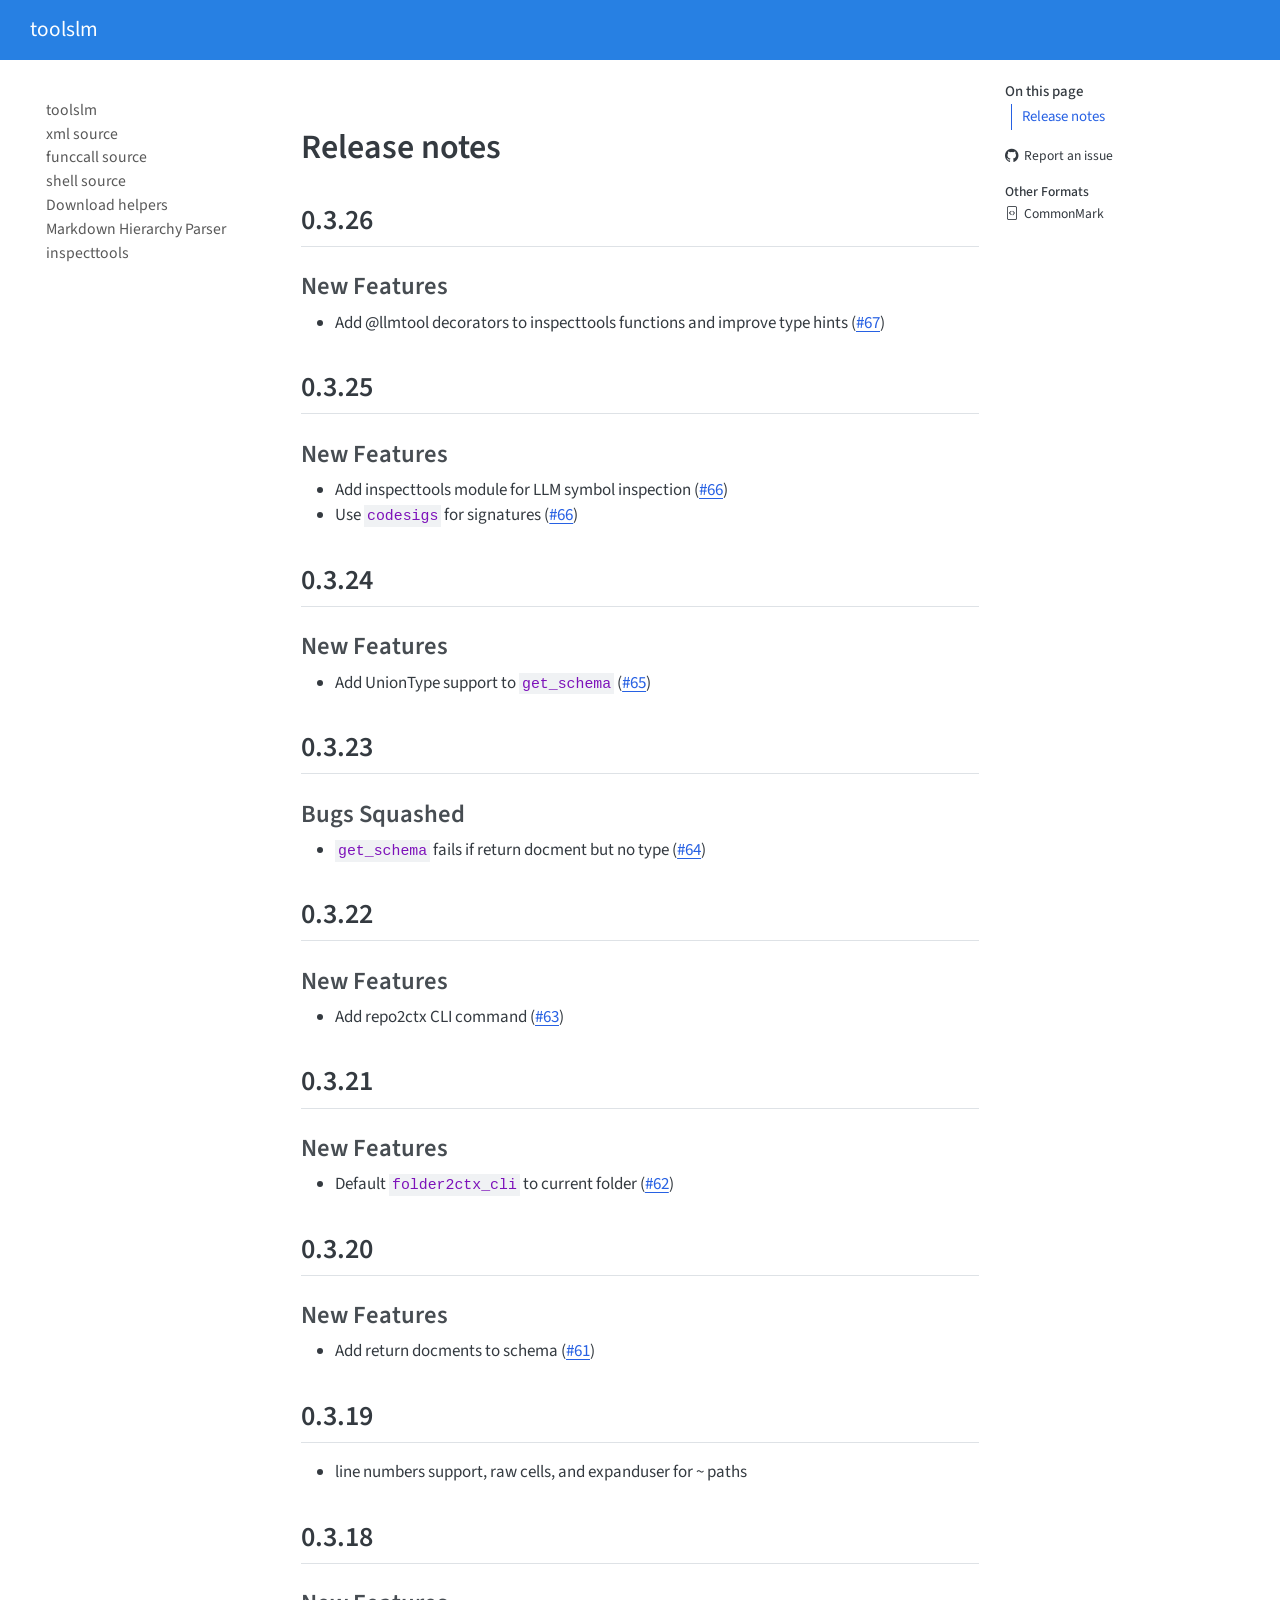
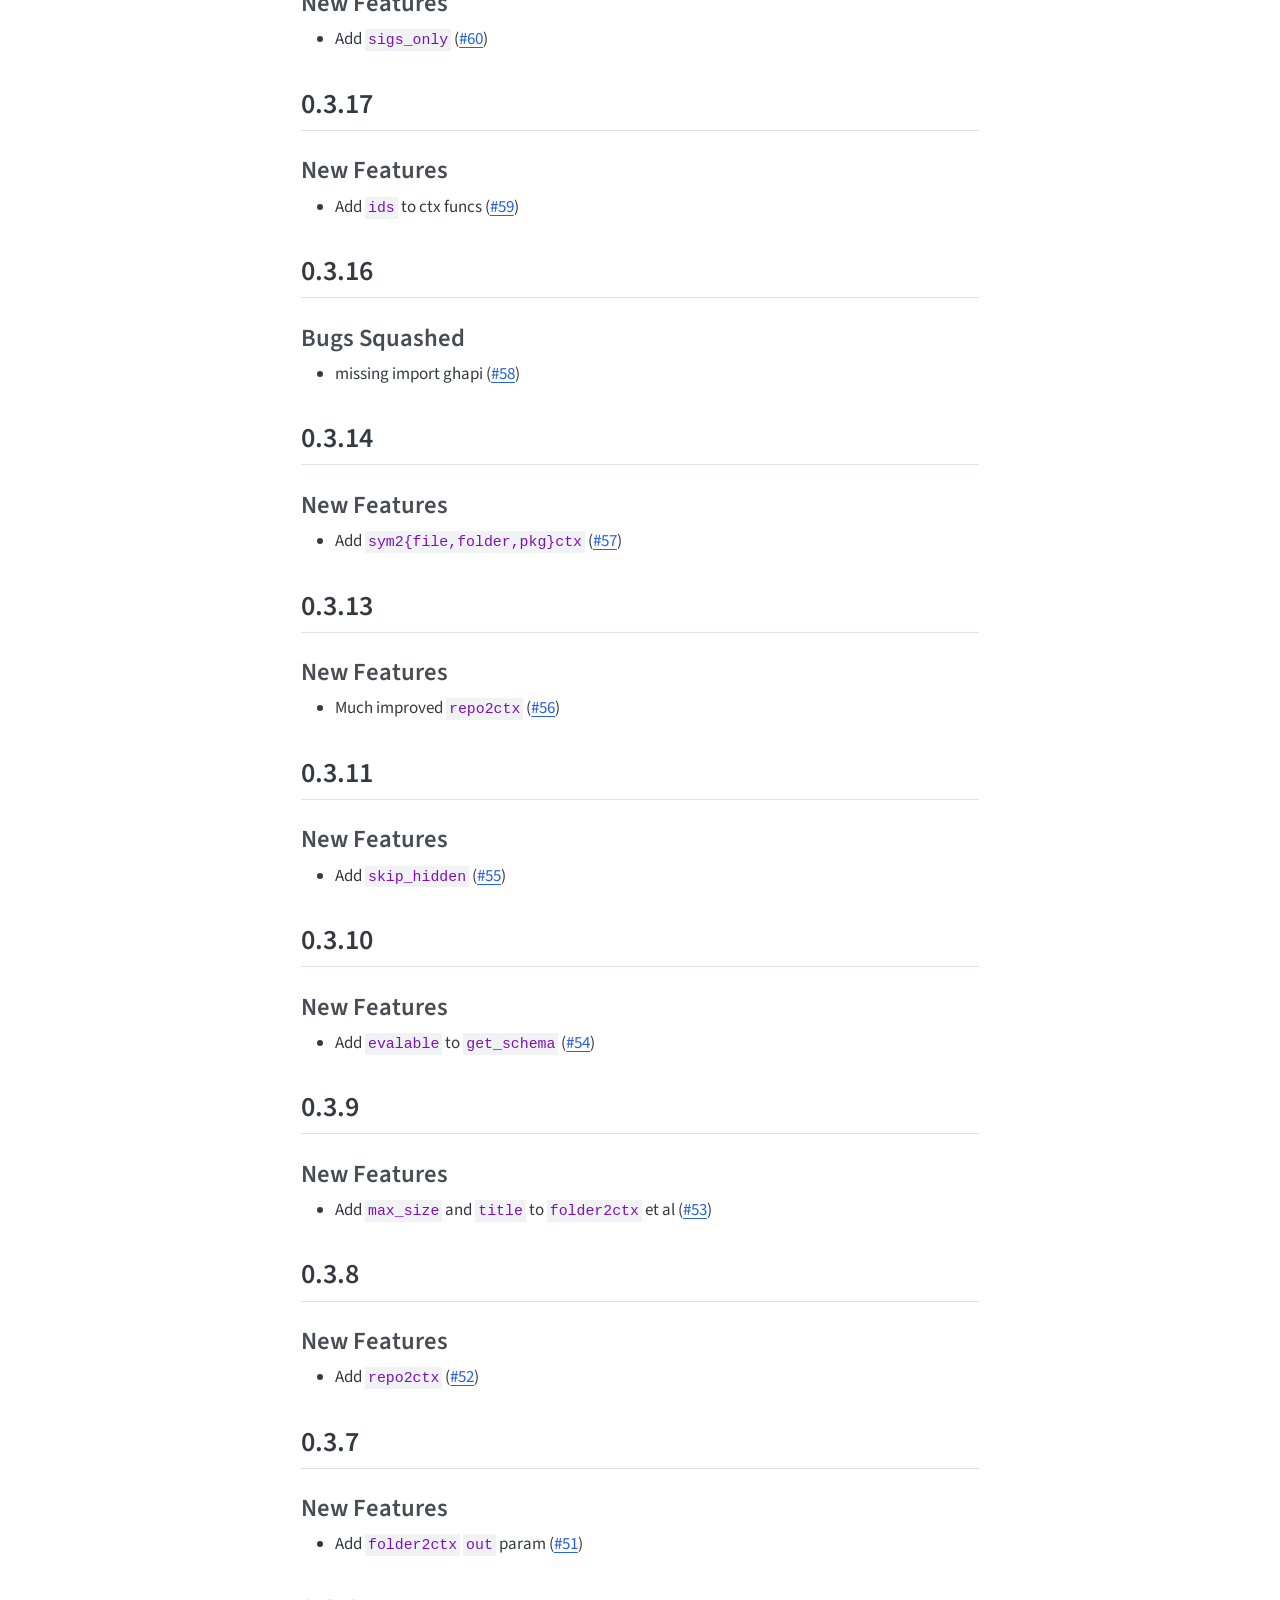
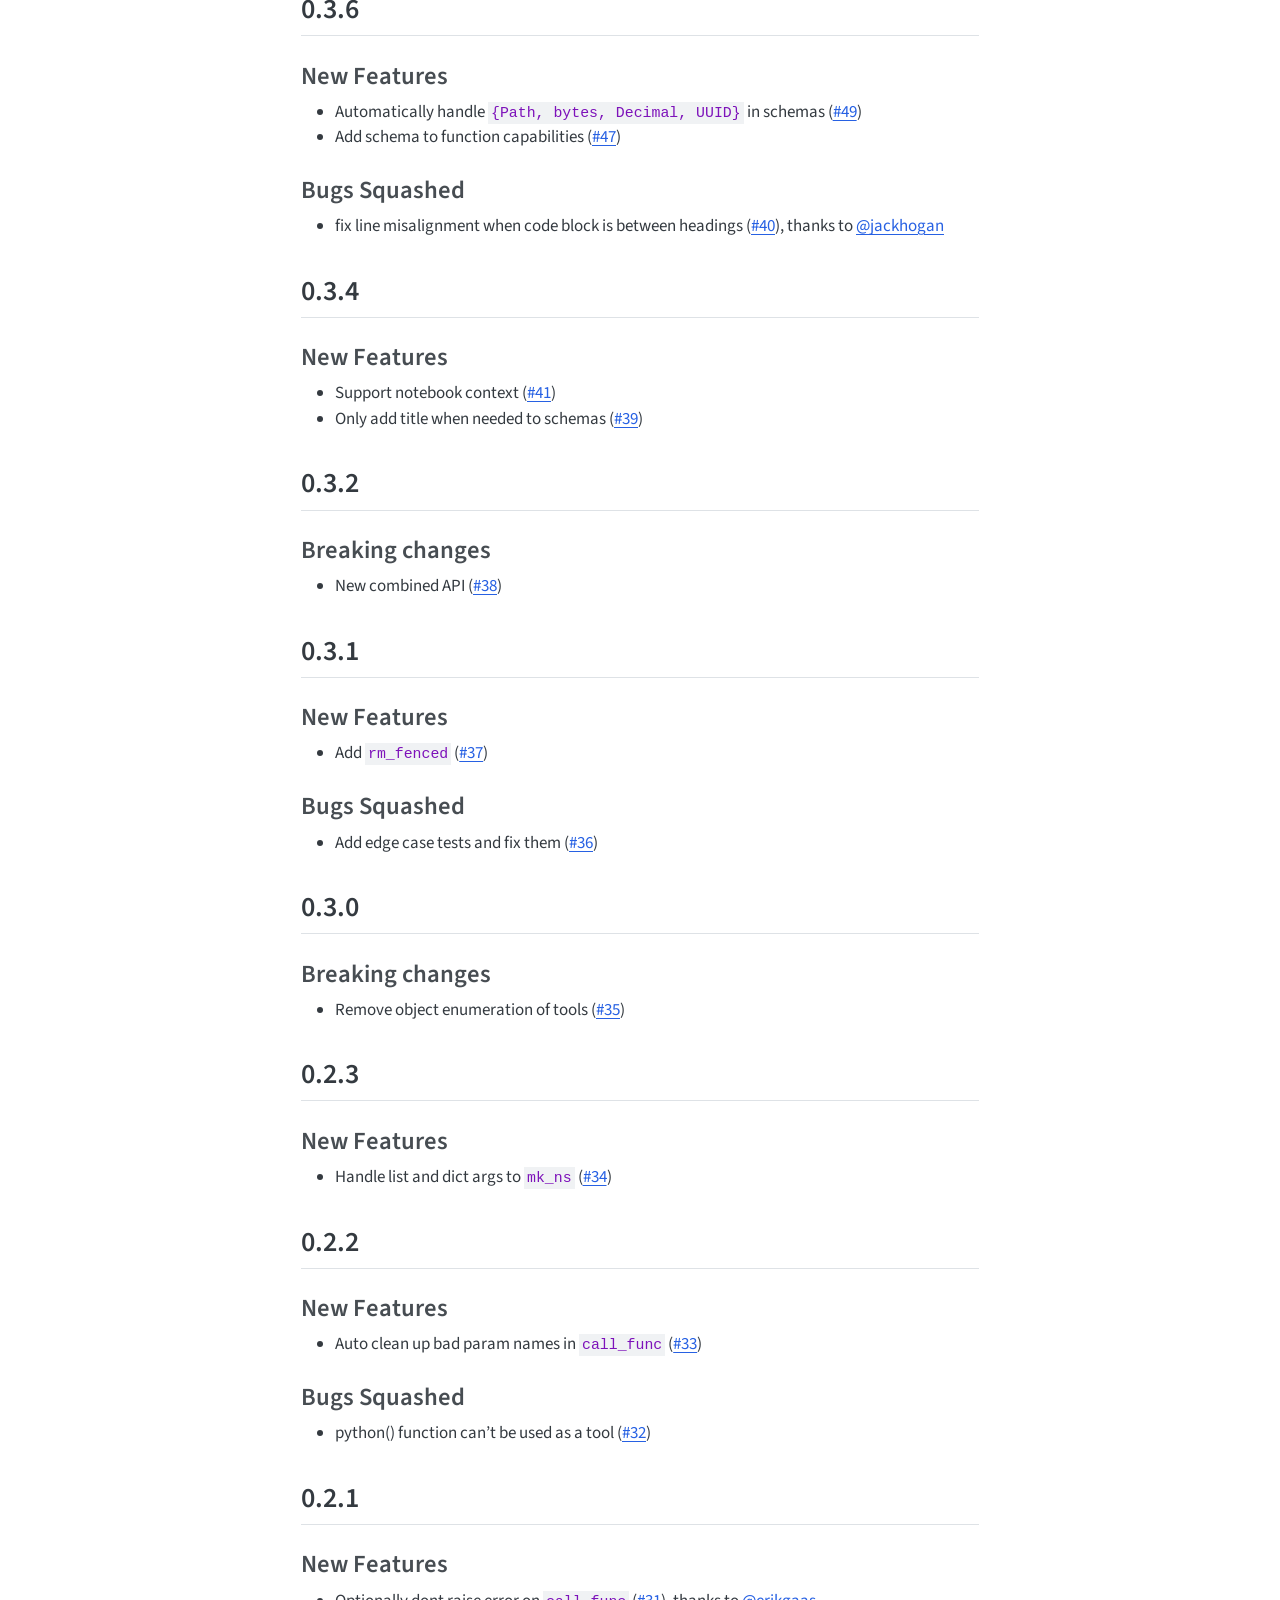
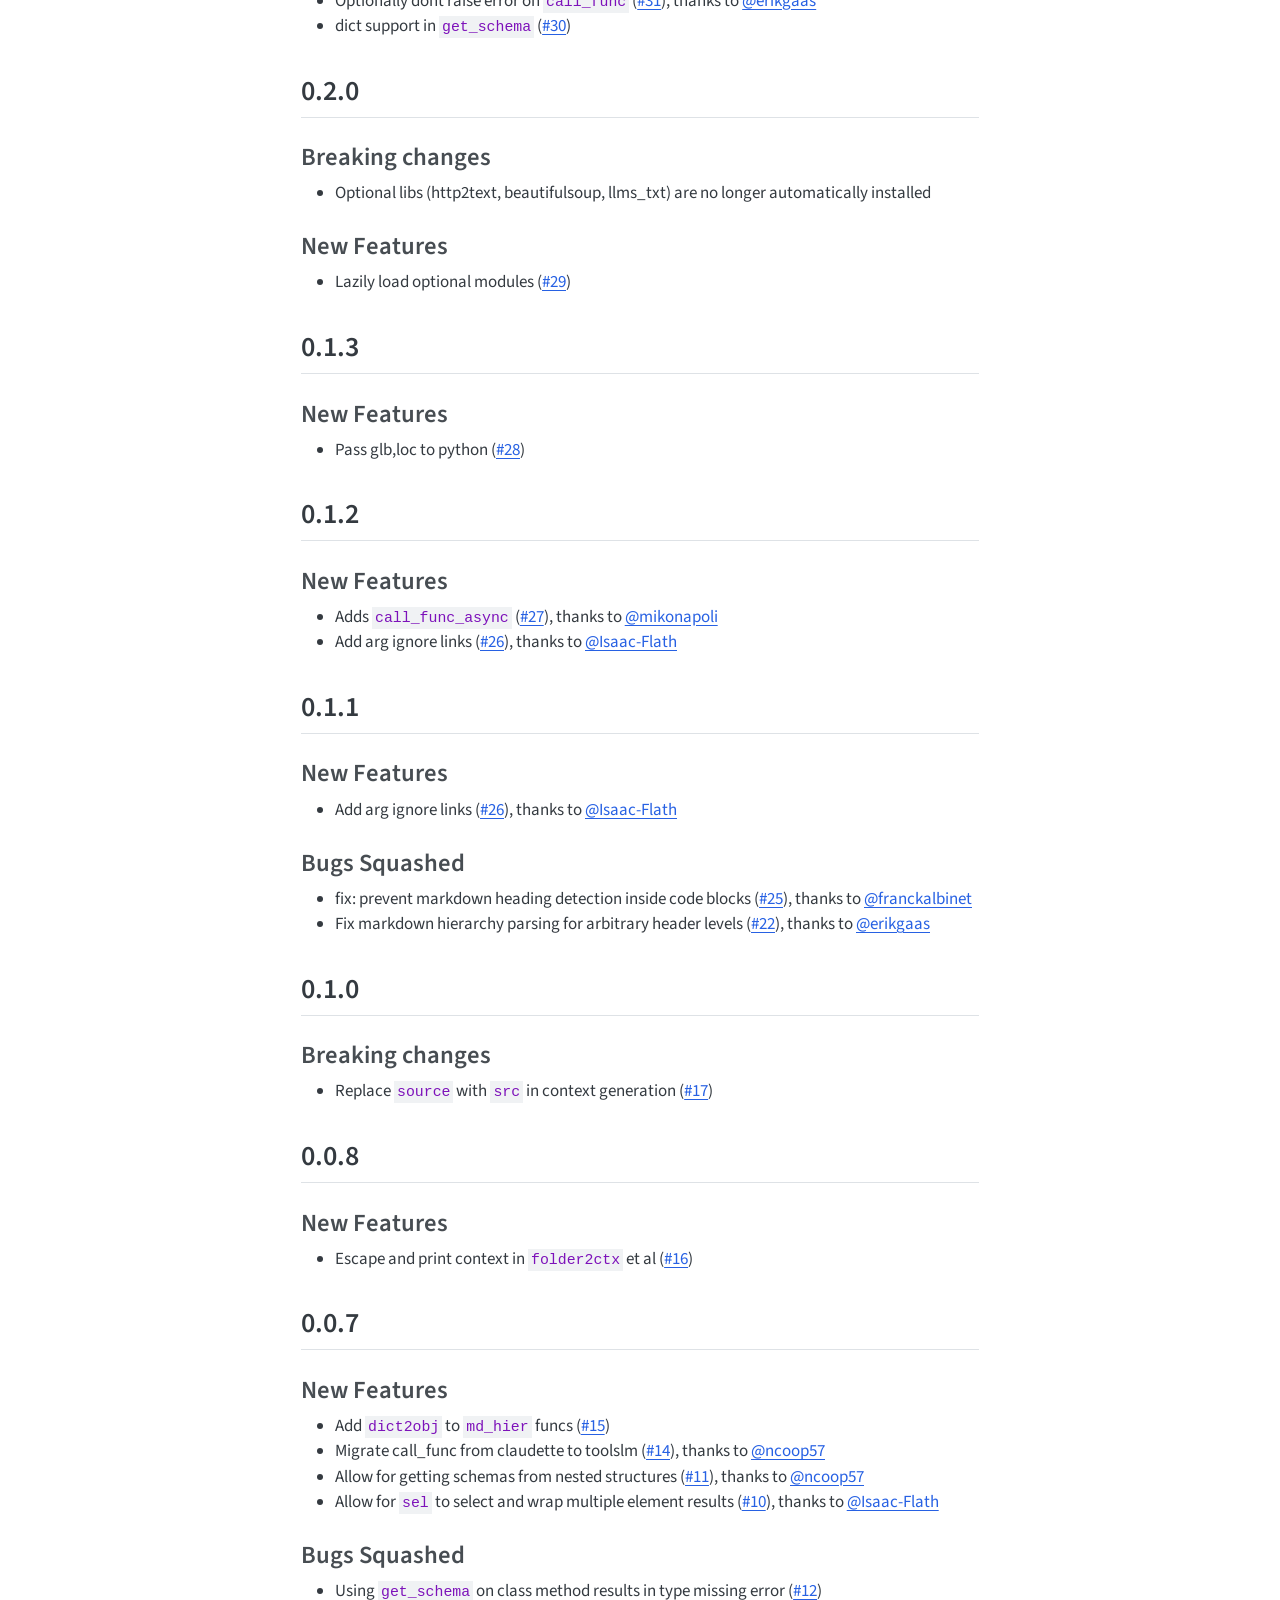
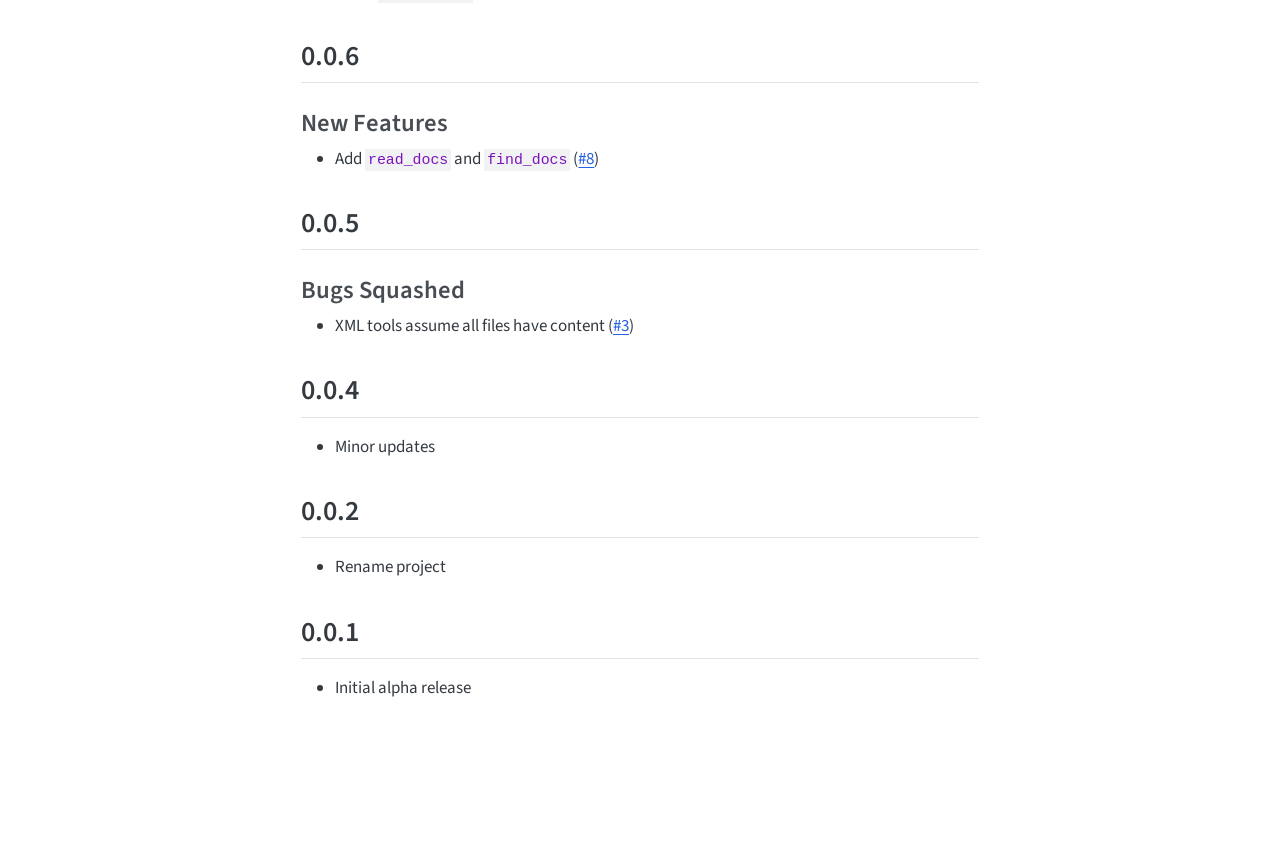
==== CHANGELOG.html @ d19e185e "deploy: b3b7f8b800536d5dbad56349f3e8a0b8abb66113" ====
<!DOCTYPE html>
<html xmlns="http://www.w3.org/1999/xhtml" lang="en" xml:lang="en"><head>

<meta charset="utf-8">
<meta name="generator" content="quarto-1.8.27">

<meta name="viewport" content="width=device-width, initial-scale=1.0, user-scalable=yes">


<title>changelog – toolslm</title>
<style>
code{white-space: pre-wrap;}
span.smallcaps{font-variant: small-caps;}
div.columns{display: flex; gap: min(4vw, 1.5em);}
div.column{flex: auto; overflow-x: auto;}
div.hanging-indent{margin-left: 1.5em; text-indent: -1.5em;}
ul.task-list{list-style: none;}
ul.task-list li input[type="checkbox"] {
  width: 0.8em;
  margin: 0 0.8em 0.2em -1em; /* quarto-specific, see https://github.com/quarto-dev/quarto-cli/issues/4556 */ 
  vertical-align: middle;
}
</style>


<script src="site_libs/quarto-nav/quarto-nav.js"></script>
<script src="site_libs/quarto-nav/headroom.min.js"></script>
<script src="site_libs/clipboard/clipboard.min.js"></script>
<script src="site_libs/quarto-search/autocomplete.umd.js"></script>
<script src="site_libs/quarto-search/fuse.min.js"></script>
<script src="site_libs/quarto-search/quarto-search.js"></script>
<meta name="quarto:offset" content="./">
<script src="site_libs/quarto-html/quarto.js" type="module"></script>
<script src="site_libs/quarto-html/tabsets/tabsets.js" type="module"></script>
<script src="site_libs/quarto-html/axe/axe-check.js" type="module"></script>
<script src="site_libs/quarto-html/popper.min.js"></script>
<script src="site_libs/quarto-html/tippy.umd.min.js"></script>
<script src="site_libs/quarto-html/anchor.min.js"></script>
<link href="site_libs/quarto-html/tippy.css" rel="stylesheet">
<link href="site_libs/quarto-html/quarto-syntax-highlighting-ed96de9b727972fe78a7b5d16c58bf87.css" rel="stylesheet" id="quarto-text-highlighting-styles">
<script src="site_libs/bootstrap/bootstrap.min.js"></script>
<link href="site_libs/bootstrap/bootstrap-icons.css" rel="stylesheet">
<link href="site_libs/bootstrap/bootstrap-000f0825b9c55ed21d14970d810c14a9.min.css" rel="stylesheet" append-hash="true" id="quarto-bootstrap" data-mode="light">
<script id="quarto-search-options" type="application/json">{
  "location": "navbar",
  "copy-button": false,
  "collapse-after": 3,
  "panel-placement": "end",
  "type": "overlay",
  "limit": 50,
  "keyboard-shortcut": [
    "f",
    "/",
    "s"
  ],
  "show-item-context": false,
  "language": {
    "search-no-results-text": "No results",
    "search-matching-documents-text": "matching documents",
    "search-copy-link-title": "Copy link to search",
    "search-hide-matches-text": "Hide additional matches",
    "search-more-match-text": "more match in this document",
    "search-more-matches-text": "more matches in this document",
    "search-clear-button-title": "Clear",
    "search-text-placeholder": "",
    "search-detached-cancel-button-title": "Cancel",
    "search-submit-button-title": "Submit",
    "search-label": "Search"
  }
}</script>


<link rel="stylesheet" href="styles.css">
<meta property="og:title" content="toolslm">
<meta property="og:site_name" content="toolslm">
<meta name="twitter:title" content="toolslm">
<meta name="twitter:card" content="summary">
</head>

<body class="nav-sidebar floating nav-fixed quarto-light">

<div id="quarto-search-results"></div>
  <header id="quarto-header" class="headroom fixed-top">
    <nav class="navbar navbar-expand-lg " data-bs-theme="dark">
      <div class="navbar-container container-fluid">
      <div class="navbar-brand-container mx-auto">
    <a class="navbar-brand" href="./index.html">
    <span class="navbar-title">toolslm</span>
    </a>
  </div>
        <div class="quarto-navbar-tools tools-end">
</div>
          <div id="quarto-search" class="" title="Search"></div>
      </div> <!-- /container-fluid -->
    </nav>
  <nav class="quarto-secondary-nav">
    <div class="container-fluid d-flex">
      <button type="button" class="quarto-btn-toggle btn" data-bs-toggle="collapse" role="button" data-bs-target=".quarto-sidebar-collapse-item" aria-controls="quarto-sidebar" aria-expanded="false" aria-label="Toggle sidebar navigation" onclick="if (window.quartoToggleHeadroom) { window.quartoToggleHeadroom(); }">
        <i class="bi bi-layout-text-sidebar-reverse"></i>
      </button>
        <nav class="quarto-page-breadcrumbs" aria-label="breadcrumb"><ol class="breadcrumb"></ol></nav>
        <a class="flex-grow-1" role="navigation" data-bs-toggle="collapse" data-bs-target=".quarto-sidebar-collapse-item" aria-controls="quarto-sidebar" aria-expanded="false" aria-label="Toggle sidebar navigation" onclick="if (window.quartoToggleHeadroom) { window.quartoToggleHeadroom(); }">      
        </a>
    </div>
  </nav>
</header>
<!-- content -->
<div id="quarto-content" class="quarto-container page-columns page-rows-contents page-layout-article page-navbar">
<!-- sidebar -->
  <nav id="quarto-sidebar" class="sidebar collapse collapse-horizontal quarto-sidebar-collapse-item sidebar-navigation floating overflow-auto">
    <div class="sidebar-menu-container"> 
    <ul class="list-unstyled mt-1">
        <li class="sidebar-item">
  <div class="sidebar-item-container"> 
  <a href="./index.html" class="sidebar-item-text sidebar-link">
 <span class="menu-text">toolslm</span></a>
  </div>
</li>
        <li class="sidebar-item">
  <div class="sidebar-item-container"> 
  <a href="./xml.html" class="sidebar-item-text sidebar-link">
 <span class="menu-text">xml source</span></a>
  </div>
</li>
        <li class="sidebar-item">
  <div class="sidebar-item-container"> 
  <a href="./funccall.html" class="sidebar-item-text sidebar-link">
 <span class="menu-text">funccall source</span></a>
  </div>
</li>
        <li class="sidebar-item">
  <div class="sidebar-item-container"> 
  <a href="./shell.html" class="sidebar-item-text sidebar-link">
 <span class="menu-text">shell source</span></a>
  </div>
</li>
        <li class="sidebar-item">
  <div class="sidebar-item-container"> 
  <a href="./download.html" class="sidebar-item-text sidebar-link">
 <span class="menu-text">Download helpers</span></a>
  </div>
</li>
        <li class="sidebar-item">
  <div class="sidebar-item-container"> 
  <a href="./md_hier.html" class="sidebar-item-text sidebar-link">
 <span class="menu-text">Markdown Hierarchy Parser</span></a>
  </div>
</li>
        <li class="sidebar-item">
  <div class="sidebar-item-container"> 
  <a href="./inspecttools.html" class="sidebar-item-text sidebar-link">
 <span class="menu-text">inspecttools</span></a>
  </div>
</li>
    </ul>
    </div>
</nav>
<div id="quarto-sidebar-glass" class="quarto-sidebar-collapse-item" data-bs-toggle="collapse" data-bs-target=".quarto-sidebar-collapse-item"></div>
<!-- margin-sidebar -->
    <div id="quarto-margin-sidebar" class="sidebar margin-sidebar">
        <nav id="TOC" role="doc-toc" class="toc-active">
    <h2 id="toc-title">On this page</h2>
   
  <ul>
  <li><a href="#release-notes" id="toc-release-notes" class="nav-link active" data-scroll-target="#release-notes">Release notes</a>
  <ul class="collapse">
  <li><a href="#section" id="toc-section" class="nav-link" data-scroll-target="#section">0.3.26</a>
  <ul class="collapse">
  <li><a href="#new-features" id="toc-new-features" class="nav-link" data-scroll-target="#new-features">New Features</a></li>
  </ul></li>
  <li><a href="#section-1" id="toc-section-1" class="nav-link" data-scroll-target="#section-1">0.3.25</a>
  <ul class="collapse">
  <li><a href="#new-features-1" id="toc-new-features-1" class="nav-link" data-scroll-target="#new-features-1">New Features</a></li>
  </ul></li>
  <li><a href="#section-2" id="toc-section-2" class="nav-link" data-scroll-target="#section-2">0.3.24</a>
  <ul class="collapse">
  <li><a href="#new-features-2" id="toc-new-features-2" class="nav-link" data-scroll-target="#new-features-2">New Features</a></li>
  </ul></li>
  <li><a href="#section-3" id="toc-section-3" class="nav-link" data-scroll-target="#section-3">0.3.23</a>
  <ul class="collapse">
  <li><a href="#bugs-squashed" id="toc-bugs-squashed" class="nav-link" data-scroll-target="#bugs-squashed">Bugs Squashed</a></li>
  </ul></li>
  <li><a href="#section-4" id="toc-section-4" class="nav-link" data-scroll-target="#section-4">0.3.22</a>
  <ul class="collapse">
  <li><a href="#new-features-3" id="toc-new-features-3" class="nav-link" data-scroll-target="#new-features-3">New Features</a></li>
  </ul></li>
  <li><a href="#section-5" id="toc-section-5" class="nav-link" data-scroll-target="#section-5">0.3.21</a>
  <ul class="collapse">
  <li><a href="#new-features-4" id="toc-new-features-4" class="nav-link" data-scroll-target="#new-features-4">New Features</a></li>
  </ul></li>
  <li><a href="#section-6" id="toc-section-6" class="nav-link" data-scroll-target="#section-6">0.3.20</a>
  <ul class="collapse">
  <li><a href="#new-features-5" id="toc-new-features-5" class="nav-link" data-scroll-target="#new-features-5">New Features</a></li>
  </ul></li>
  <li><a href="#section-7" id="toc-section-7" class="nav-link" data-scroll-target="#section-7">0.3.19</a></li>
  <li><a href="#section-8" id="toc-section-8" class="nav-link" data-scroll-target="#section-8">0.3.18</a>
  <ul class="collapse">
  <li><a href="#new-features-6" id="toc-new-features-6" class="nav-link" data-scroll-target="#new-features-6">New Features</a></li>
  </ul></li>
  <li><a href="#section-9" id="toc-section-9" class="nav-link" data-scroll-target="#section-9">0.3.17</a>
  <ul class="collapse">
  <li><a href="#new-features-7" id="toc-new-features-7" class="nav-link" data-scroll-target="#new-features-7">New Features</a></li>
  </ul></li>
  <li><a href="#section-10" id="toc-section-10" class="nav-link" data-scroll-target="#section-10">0.3.16</a>
  <ul class="collapse">
  <li><a href="#bugs-squashed-1" id="toc-bugs-squashed-1" class="nav-link" data-scroll-target="#bugs-squashed-1">Bugs Squashed</a></li>
  </ul></li>
  <li><a href="#section-11" id="toc-section-11" class="nav-link" data-scroll-target="#section-11">0.3.14</a>
  <ul class="collapse">
  <li><a href="#new-features-8" id="toc-new-features-8" class="nav-link" data-scroll-target="#new-features-8">New Features</a></li>
  </ul></li>
  <li><a href="#section-12" id="toc-section-12" class="nav-link" data-scroll-target="#section-12">0.3.13</a>
  <ul class="collapse">
  <li><a href="#new-features-9" id="toc-new-features-9" class="nav-link" data-scroll-target="#new-features-9">New Features</a></li>
  </ul></li>
  <li><a href="#section-13" id="toc-section-13" class="nav-link" data-scroll-target="#section-13">0.3.11</a>
  <ul class="collapse">
  <li><a href="#new-features-10" id="toc-new-features-10" class="nav-link" data-scroll-target="#new-features-10">New Features</a></li>
  </ul></li>
  <li><a href="#section-14" id="toc-section-14" class="nav-link" data-scroll-target="#section-14">0.3.10</a>
  <ul class="collapse">
  <li><a href="#new-features-11" id="toc-new-features-11" class="nav-link" data-scroll-target="#new-features-11">New Features</a></li>
  </ul></li>
  <li><a href="#section-15" id="toc-section-15" class="nav-link" data-scroll-target="#section-15">0.3.9</a>
  <ul class="collapse">
  <li><a href="#new-features-12" id="toc-new-features-12" class="nav-link" data-scroll-target="#new-features-12">New Features</a></li>
  </ul></li>
  <li><a href="#section-16" id="toc-section-16" class="nav-link" data-scroll-target="#section-16">0.3.8</a>
  <ul class="collapse">
  <li><a href="#new-features-13" id="toc-new-features-13" class="nav-link" data-scroll-target="#new-features-13">New Features</a></li>
  </ul></li>
  <li><a href="#section-17" id="toc-section-17" class="nav-link" data-scroll-target="#section-17">0.3.7</a>
  <ul class="collapse">
  <li><a href="#new-features-14" id="toc-new-features-14" class="nav-link" data-scroll-target="#new-features-14">New Features</a></li>
  </ul></li>
  <li><a href="#section-18" id="toc-section-18" class="nav-link" data-scroll-target="#section-18">0.3.6</a>
  <ul class="collapse">
  <li><a href="#new-features-15" id="toc-new-features-15" class="nav-link" data-scroll-target="#new-features-15">New Features</a></li>
  <li><a href="#bugs-squashed-2" id="toc-bugs-squashed-2" class="nav-link" data-scroll-target="#bugs-squashed-2">Bugs Squashed</a></li>
  </ul></li>
  <li><a href="#section-19" id="toc-section-19" class="nav-link" data-scroll-target="#section-19">0.3.4</a>
  <ul class="collapse">
  <li><a href="#new-features-16" id="toc-new-features-16" class="nav-link" data-scroll-target="#new-features-16">New Features</a></li>
  </ul></li>
  <li><a href="#section-20" id="toc-section-20" class="nav-link" data-scroll-target="#section-20">0.3.2</a>
  <ul class="collapse">
  <li><a href="#breaking-changes" id="toc-breaking-changes" class="nav-link" data-scroll-target="#breaking-changes">Breaking changes</a></li>
  </ul></li>
  <li><a href="#section-21" id="toc-section-21" class="nav-link" data-scroll-target="#section-21">0.3.1</a>
  <ul class="collapse">
  <li><a href="#new-features-17" id="toc-new-features-17" class="nav-link" data-scroll-target="#new-features-17">New Features</a></li>
  <li><a href="#bugs-squashed-3" id="toc-bugs-squashed-3" class="nav-link" data-scroll-target="#bugs-squashed-3">Bugs Squashed</a></li>
  </ul></li>
  <li><a href="#section-22" id="toc-section-22" class="nav-link" data-scroll-target="#section-22">0.3.0</a>
  <ul class="collapse">
  <li><a href="#breaking-changes-1" id="toc-breaking-changes-1" class="nav-link" data-scroll-target="#breaking-changes-1">Breaking changes</a></li>
  </ul></li>
  <li><a href="#section-23" id="toc-section-23" class="nav-link" data-scroll-target="#section-23">0.2.3</a>
  <ul class="collapse">
  <li><a href="#new-features-18" id="toc-new-features-18" class="nav-link" data-scroll-target="#new-features-18">New Features</a></li>
  </ul></li>
  <li><a href="#section-24" id="toc-section-24" class="nav-link" data-scroll-target="#section-24">0.2.2</a>
  <ul class="collapse">
  <li><a href="#new-features-19" id="toc-new-features-19" class="nav-link" data-scroll-target="#new-features-19">New Features</a></li>
  <li><a href="#bugs-squashed-4" id="toc-bugs-squashed-4" class="nav-link" data-scroll-target="#bugs-squashed-4">Bugs Squashed</a></li>
  </ul></li>
  <li><a href="#section-25" id="toc-section-25" class="nav-link" data-scroll-target="#section-25">0.2.1</a>
  <ul class="collapse">
  <li><a href="#new-features-20" id="toc-new-features-20" class="nav-link" data-scroll-target="#new-features-20">New Features</a></li>
  </ul></li>
  <li><a href="#section-26" id="toc-section-26" class="nav-link" data-scroll-target="#section-26">0.2.0</a>
  <ul class="collapse">
  <li><a href="#breaking-changes-2" id="toc-breaking-changes-2" class="nav-link" data-scroll-target="#breaking-changes-2">Breaking changes</a></li>
  <li><a href="#new-features-21" id="toc-new-features-21" class="nav-link" data-scroll-target="#new-features-21">New Features</a></li>
  </ul></li>
  <li><a href="#section-27" id="toc-section-27" class="nav-link" data-scroll-target="#section-27">0.1.3</a>
  <ul class="collapse">
  <li><a href="#new-features-22" id="toc-new-features-22" class="nav-link" data-scroll-target="#new-features-22">New Features</a></li>
  </ul></li>
  <li><a href="#section-28" id="toc-section-28" class="nav-link" data-scroll-target="#section-28">0.1.2</a>
  <ul class="collapse">
  <li><a href="#new-features-23" id="toc-new-features-23" class="nav-link" data-scroll-target="#new-features-23">New Features</a></li>
  </ul></li>
  <li><a href="#section-29" id="toc-section-29" class="nav-link" data-scroll-target="#section-29">0.1.1</a>
  <ul class="collapse">
  <li><a href="#new-features-24" id="toc-new-features-24" class="nav-link" data-scroll-target="#new-features-24">New Features</a></li>
  <li><a href="#bugs-squashed-5" id="toc-bugs-squashed-5" class="nav-link" data-scroll-target="#bugs-squashed-5">Bugs Squashed</a></li>
  </ul></li>
  <li><a href="#section-30" id="toc-section-30" class="nav-link" data-scroll-target="#section-30">0.1.0</a>
  <ul class="collapse">
  <li><a href="#breaking-changes-3" id="toc-breaking-changes-3" class="nav-link" data-scroll-target="#breaking-changes-3">Breaking changes</a></li>
  </ul></li>
  <li><a href="#section-31" id="toc-section-31" class="nav-link" data-scroll-target="#section-31">0.0.8</a>
  <ul class="collapse">
  <li><a href="#new-features-25" id="toc-new-features-25" class="nav-link" data-scroll-target="#new-features-25">New Features</a></li>
  </ul></li>
  <li><a href="#section-32" id="toc-section-32" class="nav-link" data-scroll-target="#section-32">0.0.7</a>
  <ul class="collapse">
  <li><a href="#new-features-26" id="toc-new-features-26" class="nav-link" data-scroll-target="#new-features-26">New Features</a></li>
  <li><a href="#bugs-squashed-6" id="toc-bugs-squashed-6" class="nav-link" data-scroll-target="#bugs-squashed-6">Bugs Squashed</a></li>
  </ul></li>
  <li><a href="#section-33" id="toc-section-33" class="nav-link" data-scroll-target="#section-33">0.0.6</a>
  <ul class="collapse">
  <li><a href="#new-features-27" id="toc-new-features-27" class="nav-link" data-scroll-target="#new-features-27">New Features</a></li>
  </ul></li>
  <li><a href="#section-34" id="toc-section-34" class="nav-link" data-scroll-target="#section-34">0.0.5</a>
  <ul class="collapse">
  <li><a href="#bugs-squashed-7" id="toc-bugs-squashed-7" class="nav-link" data-scroll-target="#bugs-squashed-7">Bugs Squashed</a></li>
  </ul></li>
  <li><a href="#section-35" id="toc-section-35" class="nav-link" data-scroll-target="#section-35">0.0.4</a></li>
  <li><a href="#section-36" id="toc-section-36" class="nav-link" data-scroll-target="#section-36">0.0.2</a></li>
  <li><a href="#section-37" id="toc-section-37" class="nav-link" data-scroll-target="#section-37">0.0.1</a></li>
  </ul></li>
  </ul>
<div class="toc-actions"><ul><li><a href="https://github.com/AnswerDotAI/toolslm/issues/new" class="toc-action"><i class="bi bi-github"></i>Report an issue</a></li></ul></div><div class="quarto-alternate-formats"><h2>Other Formats</h2><ul><li><a href="CHANGELOG-commonmark.md"><i class="bi bi-file-code"></i>CommonMark</a></li></ul></div></nav>
    </div>
<!-- main -->
<main class="content" id="quarto-document-content"><header id="title-block-header" class="quarto-title-block"></header>




<section id="release-notes" class="level1">
<h1>Release notes</h1>
<!-- do not remove -->
<section id="section" class="level2">
<h2 class="anchored" data-anchor-id="section">0.3.26</h2>
<section id="new-features" class="level3">
<h3 class="anchored" data-anchor-id="new-features">New Features</h3>
<ul>
<li>Add <span class="citation" data-cites="llmtool">@llmtool</span> decorators to inspecttools functions and improve type hints (<a href="https://github.com/AnswerDotAI/toolslm/issues/67">#67</a>)</li>
</ul>
</section>
</section>
<section id="section-1" class="level2">
<h2 class="anchored" data-anchor-id="section-1">0.3.25</h2>
<section id="new-features-1" class="level3">
<h3 class="anchored" data-anchor-id="new-features-1">New Features</h3>
<ul>
<li>Add inspecttools module for LLM symbol inspection (<a href="https://github.com/AnswerDotAI/toolslm/issues/66">#66</a>)</li>
<li>Use <code>codesigs</code> for signatures (<a href="https://github.com/AnswerDotAI/toolslm/issues/66">#66</a>)</li>
</ul>
</section>
</section>
<section id="section-2" class="level2">
<h2 class="anchored" data-anchor-id="section-2">0.3.24</h2>
<section id="new-features-2" class="level3">
<h3 class="anchored" data-anchor-id="new-features-2">New Features</h3>
<ul>
<li>Add UnionType support to <code>get_schema</code> (<a href="https://github.com/AnswerDotAI/toolslm/issues/65">#65</a>)</li>
</ul>
</section>
</section>
<section id="section-3" class="level2">
<h2 class="anchored" data-anchor-id="section-3">0.3.23</h2>
<section id="bugs-squashed" class="level3">
<h3 class="anchored" data-anchor-id="bugs-squashed">Bugs Squashed</h3>
<ul>
<li><code>get_schema</code> fails if return docment but no type (<a href="https://github.com/AnswerDotAI/toolslm/issues/64">#64</a>)</li>
</ul>
</section>
</section>
<section id="section-4" class="level2">
<h2 class="anchored" data-anchor-id="section-4">0.3.22</h2>
<section id="new-features-3" class="level3">
<h3 class="anchored" data-anchor-id="new-features-3">New Features</h3>
<ul>
<li>Add repo2ctx CLI command (<a href="https://github.com/AnswerDotAI/toolslm/issues/63">#63</a>)</li>
</ul>
</section>
</section>
<section id="section-5" class="level2">
<h2 class="anchored" data-anchor-id="section-5">0.3.21</h2>
<section id="new-features-4" class="level3">
<h3 class="anchored" data-anchor-id="new-features-4">New Features</h3>
<ul>
<li>Default <code>folder2ctx_cli</code> to current folder (<a href="https://github.com/AnswerDotAI/toolslm/issues/62">#62</a>)</li>
</ul>
</section>
</section>
<section id="section-6" class="level2">
<h2 class="anchored" data-anchor-id="section-6">0.3.20</h2>
<section id="new-features-5" class="level3">
<h3 class="anchored" data-anchor-id="new-features-5">New Features</h3>
<ul>
<li>Add return docments to schema (<a href="https://github.com/AnswerDotAI/toolslm/issues/61">#61</a>)</li>
</ul>
</section>
</section>
<section id="section-7" class="level2">
<h2 class="anchored" data-anchor-id="section-7">0.3.19</h2>
<ul>
<li>line numbers support, raw cells, and expanduser for ~ paths</li>
</ul>
</section>
<section id="section-8" class="level2">
<h2 class="anchored" data-anchor-id="section-8">0.3.18</h2>
<section id="new-features-6" class="level3">
<h3 class="anchored" data-anchor-id="new-features-6">New Features</h3>
<ul>
<li>Add <code>sigs_only</code> (<a href="https://github.com/AnswerDotAI/toolslm/issues/60">#60</a>)</li>
</ul>
</section>
</section>
<section id="section-9" class="level2">
<h2 class="anchored" data-anchor-id="section-9">0.3.17</h2>
<section id="new-features-7" class="level3">
<h3 class="anchored" data-anchor-id="new-features-7">New Features</h3>
<ul>
<li>Add <code>ids</code> to ctx funcs (<a href="https://github.com/AnswerDotAI/toolslm/issues/59">#59</a>)</li>
</ul>
</section>
</section>
<section id="section-10" class="level2">
<h2 class="anchored" data-anchor-id="section-10">0.3.16</h2>
<section id="bugs-squashed-1" class="level3">
<h3 class="anchored" data-anchor-id="bugs-squashed-1">Bugs Squashed</h3>
<ul>
<li>missing import ghapi (<a href="https://github.com/AnswerDotAI/toolslm/issues/58">#58</a>)</li>
</ul>
</section>
</section>
<section id="section-11" class="level2">
<h2 class="anchored" data-anchor-id="section-11">0.3.14</h2>
<section id="new-features-8" class="level3">
<h3 class="anchored" data-anchor-id="new-features-8">New Features</h3>
<ul>
<li>Add <code>sym2{file,folder,pkg}ctx</code> (<a href="https://github.com/AnswerDotAI/toolslm/issues/57">#57</a>)</li>
</ul>
</section>
</section>
<section id="section-12" class="level2">
<h2 class="anchored" data-anchor-id="section-12">0.3.13</h2>
<section id="new-features-9" class="level3">
<h3 class="anchored" data-anchor-id="new-features-9">New Features</h3>
<ul>
<li>Much improved <code>repo2ctx</code> (<a href="https://github.com/AnswerDotAI/toolslm/issues/56">#56</a>)</li>
</ul>
</section>
</section>
<section id="section-13" class="level2">
<h2 class="anchored" data-anchor-id="section-13">0.3.11</h2>
<section id="new-features-10" class="level3">
<h3 class="anchored" data-anchor-id="new-features-10">New Features</h3>
<ul>
<li>Add <code>skip_hidden</code> (<a href="https://github.com/AnswerDotAI/toolslm/issues/55">#55</a>)</li>
</ul>
</section>
</section>
<section id="section-14" class="level2">
<h2 class="anchored" data-anchor-id="section-14">0.3.10</h2>
<section id="new-features-11" class="level3">
<h3 class="anchored" data-anchor-id="new-features-11">New Features</h3>
<ul>
<li>Add <code>evalable</code> to <code>get_schema</code> (<a href="https://github.com/AnswerDotAI/toolslm/issues/54">#54</a>)</li>
</ul>
</section>
</section>
<section id="section-15" class="level2">
<h2 class="anchored" data-anchor-id="section-15">0.3.9</h2>
<section id="new-features-12" class="level3">
<h3 class="anchored" data-anchor-id="new-features-12">New Features</h3>
<ul>
<li>Add <code>max_size</code> and <code>title</code> to <code>folder2ctx</code> et al (<a href="https://github.com/AnswerDotAI/toolslm/issues/53">#53</a>)</li>
</ul>
</section>
</section>
<section id="section-16" class="level2">
<h2 class="anchored" data-anchor-id="section-16">0.3.8</h2>
<section id="new-features-13" class="level3">
<h3 class="anchored" data-anchor-id="new-features-13">New Features</h3>
<ul>
<li>Add <code>repo2ctx</code> (<a href="https://github.com/AnswerDotAI/toolslm/issues/52">#52</a>)</li>
</ul>
</section>
</section>
<section id="section-17" class="level2">
<h2 class="anchored" data-anchor-id="section-17">0.3.7</h2>
<section id="new-features-14" class="level3">
<h3 class="anchored" data-anchor-id="new-features-14">New Features</h3>
<ul>
<li>Add <code>folder2ctx</code> <code>out</code> param (<a href="https://github.com/AnswerDotAI/toolslm/issues/51">#51</a>)</li>
</ul>
</section>
</section>
<section id="section-18" class="level2">
<h2 class="anchored" data-anchor-id="section-18">0.3.6</h2>
<section id="new-features-15" class="level3">
<h3 class="anchored" data-anchor-id="new-features-15">New Features</h3>
<ul>
<li>Automatically handle <code>{Path, bytes, Decimal, UUID}</code> in schemas (<a href="https://github.com/AnswerDotAI/toolslm/issues/49">#49</a>)</li>
<li>Add schema to function capabilities (<a href="https://github.com/AnswerDotAI/toolslm/issues/47">#47</a>)</li>
</ul>
</section>
<section id="bugs-squashed-2" class="level3">
<h3 class="anchored" data-anchor-id="bugs-squashed-2">Bugs Squashed</h3>
<ul>
<li>fix line misalignment when code block is between headings (<a href="https://github.com/AnswerDotAI/toolslm/pull/40">#40</a>), thanks to <a href="https://github.com/jackhogan"><span class="citation" data-cites="jackhogan">@jackhogan</span></a></li>
</ul>
</section>
</section>
<section id="section-19" class="level2">
<h2 class="anchored" data-anchor-id="section-19">0.3.4</h2>
<section id="new-features-16" class="level3">
<h3 class="anchored" data-anchor-id="new-features-16">New Features</h3>
<ul>
<li>Support notebook context (<a href="https://github.com/AnswerDotAI/toolslm/issues/41">#41</a>)</li>
<li>Only add title when needed to schemas (<a href="https://github.com/AnswerDotAI/toolslm/issues/39">#39</a>)</li>
</ul>
</section>
</section>
<section id="section-20" class="level2">
<h2 class="anchored" data-anchor-id="section-20">0.3.2</h2>
<section id="breaking-changes" class="level3">
<h3 class="anchored" data-anchor-id="breaking-changes">Breaking changes</h3>
<ul>
<li>New combined API (<a href="https://github.com/AnswerDotAI/toolslm/issues/38">#38</a>)</li>
</ul>
</section>
</section>
<section id="section-21" class="level2">
<h2 class="anchored" data-anchor-id="section-21">0.3.1</h2>
<section id="new-features-17" class="level3">
<h3 class="anchored" data-anchor-id="new-features-17">New Features</h3>
<ul>
<li>Add <code>rm_fenced</code> (<a href="https://github.com/AnswerDotAI/toolslm/issues/37">#37</a>)</li>
</ul>
</section>
<section id="bugs-squashed-3" class="level3">
<h3 class="anchored" data-anchor-id="bugs-squashed-3">Bugs Squashed</h3>
<ul>
<li>Add edge case tests and fix them (<a href="https://github.com/AnswerDotAI/toolslm/issues/36">#36</a>)</li>
</ul>
</section>
</section>
<section id="section-22" class="level2">
<h2 class="anchored" data-anchor-id="section-22">0.3.0</h2>
<section id="breaking-changes-1" class="level3">
<h3 class="anchored" data-anchor-id="breaking-changes-1">Breaking changes</h3>
<ul>
<li>Remove object enumeration of tools (<a href="https://github.com/AnswerDotAI/toolslm/issues/35">#35</a>)</li>
</ul>
</section>
</section>
<section id="section-23" class="level2">
<h2 class="anchored" data-anchor-id="section-23">0.2.3</h2>
<section id="new-features-18" class="level3">
<h3 class="anchored" data-anchor-id="new-features-18">New Features</h3>
<ul>
<li>Handle list and dict args to <code>mk_ns</code> (<a href="https://github.com/AnswerDotAI/toolslm/issues/34">#34</a>)</li>
</ul>
</section>
</section>
<section id="section-24" class="level2">
<h2 class="anchored" data-anchor-id="section-24">0.2.2</h2>
<section id="new-features-19" class="level3">
<h3 class="anchored" data-anchor-id="new-features-19">New Features</h3>
<ul>
<li>Auto clean up bad param names in <code>call_func</code> (<a href="https://github.com/AnswerDotAI/toolslm/issues/33">#33</a>)</li>
</ul>
</section>
<section id="bugs-squashed-4" class="level3">
<h3 class="anchored" data-anchor-id="bugs-squashed-4">Bugs Squashed</h3>
<ul>
<li>python() function can’t be used as a tool (<a href="https://github.com/AnswerDotAI/toolslm/issues/32">#32</a>)</li>
</ul>
</section>
</section>
<section id="section-25" class="level2">
<h2 class="anchored" data-anchor-id="section-25">0.2.1</h2>
<section id="new-features-20" class="level3">
<h3 class="anchored" data-anchor-id="new-features-20">New Features</h3>
<ul>
<li>Optionally dont raise error on <code>call_func</code> (<a href="https://github.com/AnswerDotAI/toolslm/pull/31">#31</a>), thanks to <a href="https://github.com/erikgaas"><span class="citation" data-cites="erikgaas">@erikgaas</span></a></li>
<li>dict support in <code>get_schema</code> (<a href="https://github.com/AnswerDotAI/toolslm/issues/30">#30</a>)</li>
</ul>
</section>
</section>
<section id="section-26" class="level2">
<h2 class="anchored" data-anchor-id="section-26">0.2.0</h2>
<section id="breaking-changes-2" class="level3">
<h3 class="anchored" data-anchor-id="breaking-changes-2">Breaking changes</h3>
<ul>
<li>Optional libs (http2text, beautifulsoup, llms_txt) are no longer automatically installed</li>
</ul>
</section>
<section id="new-features-21" class="level3">
<h3 class="anchored" data-anchor-id="new-features-21">New Features</h3>
<ul>
<li>Lazily load optional modules (<a href="https://github.com/AnswerDotAI/toolslm/issues/29">#29</a>)</li>
</ul>
</section>
</section>
<section id="section-27" class="level2">
<h2 class="anchored" data-anchor-id="section-27">0.1.3</h2>
<section id="new-features-22" class="level3">
<h3 class="anchored" data-anchor-id="new-features-22">New Features</h3>
<ul>
<li>Pass glb,loc to python (<a href="https://github.com/AnswerDotAI/toolslm/issues/28">#28</a>)</li>
</ul>
</section>
</section>
<section id="section-28" class="level2">
<h2 class="anchored" data-anchor-id="section-28">0.1.2</h2>
<section id="new-features-23" class="level3">
<h3 class="anchored" data-anchor-id="new-features-23">New Features</h3>
<ul>
<li>Adds <code>call_func_async</code> (<a href="https://github.com/AnswerDotAI/toolslm/pull/27">#27</a>), thanks to <a href="https://github.com/mikonapoli"><span class="citation" data-cites="mikonapoli">@mikonapoli</span></a></li>
<li>Add arg ignore links (<a href="https://github.com/AnswerDotAI/toolslm/pull/26">#26</a>), thanks to <a href="https://github.com/Isaac-Flath"><span class="citation" data-cites="Isaac-Flath">@Isaac-Flath</span></a></li>
</ul>
</section>
</section>
<section id="section-29" class="level2">
<h2 class="anchored" data-anchor-id="section-29">0.1.1</h2>
<section id="new-features-24" class="level3">
<h3 class="anchored" data-anchor-id="new-features-24">New Features</h3>
<ul>
<li>Add arg ignore links (<a href="https://github.com/AnswerDotAI/toolslm/pull/26">#26</a>), thanks to <a href="https://github.com/Isaac-Flath"><span class="citation" data-cites="Isaac-Flath">@Isaac-Flath</span></a></li>
</ul>
</section>
<section id="bugs-squashed-5" class="level3">
<h3 class="anchored" data-anchor-id="bugs-squashed-5">Bugs Squashed</h3>
<ul>
<li>fix: prevent markdown heading detection inside code blocks (<a href="https://github.com/AnswerDotAI/toolslm/pull/25">#25</a>), thanks to <a href="https://github.com/franckalbinet"><span class="citation" data-cites="franckalbinet">@franckalbinet</span></a></li>
<li>Fix markdown hierarchy parsing for arbitrary header levels (<a href="https://github.com/AnswerDotAI/toolslm/pull/22">#22</a>), thanks to <a href="https://github.com/erikgaas"><span class="citation" data-cites="erikgaas">@erikgaas</span></a></li>
</ul>
</section>
</section>
<section id="section-30" class="level2">
<h2 class="anchored" data-anchor-id="section-30">0.1.0</h2>
<section id="breaking-changes-3" class="level3">
<h3 class="anchored" data-anchor-id="breaking-changes-3">Breaking changes</h3>
<ul>
<li>Replace <code>source</code> with <code>src</code> in context generation (<a href="https://github.com/AnswerDotAI/toolslm/issues/17">#17</a>)</li>
</ul>
</section>
</section>
<section id="section-31" class="level2">
<h2 class="anchored" data-anchor-id="section-31">0.0.8</h2>
<section id="new-features-25" class="level3">
<h3 class="anchored" data-anchor-id="new-features-25">New Features</h3>
<ul>
<li>Escape and print context in <code>folder2ctx</code> et al (<a href="https://github.com/AnswerDotAI/toolslm/issues/16">#16</a>)</li>
</ul>
</section>
</section>
<section id="section-32" class="level2">
<h2 class="anchored" data-anchor-id="section-32">0.0.7</h2>
<section id="new-features-26" class="level3">
<h3 class="anchored" data-anchor-id="new-features-26">New Features</h3>
<ul>
<li>Add <code>dict2obj</code> to <code>md_hier</code> funcs (<a href="https://github.com/AnswerDotAI/toolslm/issues/15">#15</a>)</li>
<li>Migrate call_func from claudette to toolslm (<a href="https://github.com/AnswerDotAI/toolslm/pull/14">#14</a>), thanks to <a href="https://github.com/ncoop57"><span class="citation" data-cites="ncoop57">@ncoop57</span></a></li>
<li>Allow for getting schemas from nested structures (<a href="https://github.com/AnswerDotAI/toolslm/pull/11">#11</a>), thanks to <a href="https://github.com/ncoop57"><span class="citation" data-cites="ncoop57">@ncoop57</span></a></li>
<li>Allow for <code>sel</code> to select and wrap multiple element results (<a href="https://github.com/AnswerDotAI/toolslm/pull/10">#10</a>), thanks to <a href="https://github.com/Isaac-Flath"><span class="citation" data-cites="Isaac-Flath">@Isaac-Flath</span></a></li>
</ul>
</section>
<section id="bugs-squashed-6" class="level3">
<h3 class="anchored" data-anchor-id="bugs-squashed-6">Bugs Squashed</h3>
<ul>
<li>Using <code>get_schema</code> on class method results in type missing error (<a href="https://github.com/AnswerDotAI/toolslm/issues/12">#12</a>)</li>
</ul>
</section>
</section>
<section id="section-33" class="level2">
<h2 class="anchored" data-anchor-id="section-33">0.0.6</h2>
<section id="new-features-27" class="level3">
<h3 class="anchored" data-anchor-id="new-features-27">New Features</h3>
<ul>
<li>Add <code>read_docs</code> and <code>find_docs</code> (<a href="https://github.com/AnswerDotAI/toolslm/issues/8">#8</a>)</li>
</ul>
</section>
</section>
<section id="section-34" class="level2">
<h2 class="anchored" data-anchor-id="section-34">0.0.5</h2>
<section id="bugs-squashed-7" class="level3">
<h3 class="anchored" data-anchor-id="bugs-squashed-7">Bugs Squashed</h3>
<ul>
<li>XML tools assume all files have content (<a href="https://github.com/AnswerDotAI/toolslm/issues/3">#3</a>)</li>
</ul>
</section>
</section>
<section id="section-35" class="level2">
<h2 class="anchored" data-anchor-id="section-35">0.0.4</h2>
<ul>
<li>Minor updates</li>
</ul>
</section>
<section id="section-36" class="level2">
<h2 class="anchored" data-anchor-id="section-36">0.0.2</h2>
<ul>
<li>Rename project</li>
</ul>
</section>
<section id="section-37" class="level2">
<h2 class="anchored" data-anchor-id="section-37">0.0.1</h2>
<ul>
<li>Initial alpha release</li>
</ul>


</section>
</section>

</main> <!-- /main -->
<script id="quarto-html-after-body" type="application/javascript">
  window.document.addEventListener("DOMContentLoaded", function (event) {
    const icon = "";
    const anchorJS = new window.AnchorJS();
    anchorJS.options = {
      placement: 'right',
      icon: icon
    };
    anchorJS.add('.anchored');
    const isCodeAnnotation = (el) => {
      for (const clz of el.classList) {
        if (clz.startsWith('code-annotation-')) {                     
          return true;
        }
      }
      return false;
    }
    const onCopySuccess = function(e) {
      // button target
      const button = e.trigger;
      // don't keep focus
      button.blur();
      // flash "checked"
      button.classList.add('code-copy-button-checked');
      var currentTitle = button.getAttribute("title");
      button.setAttribute("title", "Copied!");
      let tooltip;
      if (window.bootstrap) {
        button.setAttribute("data-bs-toggle", "tooltip");
        button.setAttribute("data-bs-placement", "left");
        button.setAttribute("data-bs-title", "Copied!");
        tooltip = new bootstrap.Tooltip(button, 
          { trigger: "manual", 
            customClass: "code-copy-button-tooltip",
            offset: [0, -8]});
        tooltip.show();    
      }
      setTimeout(function() {
        if (tooltip) {
          tooltip.hide();
          button.removeAttribute("data-bs-title");
          button.removeAttribute("data-bs-toggle");
          button.removeAttribute("data-bs-placement");
        }
        button.setAttribute("title", currentTitle);
        button.classList.remove('code-copy-button-checked');
      }, 1000);
      // clear code selection
      e.clearSelection();
    }
    const getTextToCopy = function(trigger) {
      const outerScaffold = trigger.parentElement.cloneNode(true);
      const codeEl = outerScaffold.querySelector('code');
      for (const childEl of codeEl.children) {
        if (isCodeAnnotation(childEl)) {
          childEl.remove();
        }
      }
      return codeEl.innerText;
    }
    const clipboard = new window.ClipboardJS('.code-copy-button:not([data-in-quarto-modal])', {
      text: getTextToCopy
    });
    clipboard.on('success', onCopySuccess);
    if (window.document.getElementById('quarto-embedded-source-code-modal')) {
      const clipboardModal = new window.ClipboardJS('.code-copy-button[data-in-quarto-modal]', {
        text: getTextToCopy,
        container: window.document.getElementById('quarto-embedded-source-code-modal')
      });
      clipboardModal.on('success', onCopySuccess);
    }
      var localhostRegex = new RegExp(/^(?:http|https):\/\/localhost\:?[0-9]*\//);
      var mailtoRegex = new RegExp(/^mailto:/);
        var filterRegex = new RegExp("https:\/\/AnswerDotAI\.github\.io\/toolslm");
      var isInternal = (href) => {
          return filterRegex.test(href) || localhostRegex.test(href) || mailtoRegex.test(href);
      }
      // Inspect non-navigation links and adorn them if external
     var links = window.document.querySelectorAll('a[href]:not(.nav-link):not(.navbar-brand):not(.toc-action):not(.sidebar-link):not(.sidebar-item-toggle):not(.pagination-link):not(.no-external):not([aria-hidden]):not(.dropdown-item):not(.quarto-navigation-tool):not(.about-link)');
      for (var i=0; i<links.length; i++) {
        const link = links[i];
        if (!isInternal(link.href)) {
          // undo the damage that might have been done by quarto-nav.js in the case of
          // links that we want to consider external
          if (link.dataset.originalHref !== undefined) {
            link.href = link.dataset.originalHref;
          }
        }
      }
    function tippyHover(el, contentFn, onTriggerFn, onUntriggerFn) {
      const config = {
        allowHTML: true,
        maxWidth: 500,
        delay: 100,
        arrow: false,
        appendTo: function(el) {
            return el.parentElement;
        },
        interactive: true,
        interactiveBorder: 10,
        theme: 'quarto',
        placement: 'bottom-start',
      };
      if (contentFn) {
        config.content = contentFn;
      }
      if (onTriggerFn) {
        config.onTrigger = onTriggerFn;
      }
      if (onUntriggerFn) {
        config.onUntrigger = onUntriggerFn;
      }
      window.tippy(el, config); 
    }
    const noterefs = window.document.querySelectorAll('a[role="doc-noteref"]');
    for (var i=0; i<noterefs.length; i++) {
      const ref = noterefs[i];
      tippyHover(ref, function() {
        // use id or data attribute instead here
        let href = ref.getAttribute('data-footnote-href') || ref.getAttribute('href');
        try { href = new URL(href).hash; } catch {}
        const id = href.replace(/^#\/?/, "");
        const note = window.document.getElementById(id);
        if (note) {
          return note.innerHTML;
        } else {
          return "";
        }
      });
    }
    const xrefs = window.document.querySelectorAll('a.quarto-xref');
    const processXRef = (id, note) => {
      // Strip column container classes
      const stripColumnClz = (el) => {
        el.classList.remove("page-full", "page-columns");
        if (el.children) {
          for (const child of el.children) {
            stripColumnClz(child);
          }
        }
      }
      stripColumnClz(note)
      if (id === null || id.startsWith('sec-')) {
        // Special case sections, only their first couple elements
        const container = document.createElement("div");
        if (note.children && note.children.length > 2) {
          container.appendChild(note.children[0].cloneNode(true));
          for (let i = 1; i < note.children.length; i++) {
            const child = note.children[i];
            if (child.tagName === "P" && child.innerText === "") {
              continue;
            } else {
              container.appendChild(child.cloneNode(true));
              break;
            }
          }
          if (window.Quarto?.typesetMath) {
            window.Quarto.typesetMath(container);
          }
          return container.innerHTML
        } else {
          if (window.Quarto?.typesetMath) {
            window.Quarto.typesetMath(note);
          }
          return note.innerHTML;
        }
      } else {
        // Remove any anchor links if they are present
        const anchorLink = note.querySelector('a.anchorjs-link');
        if (anchorLink) {
          anchorLink.remove();
        }
        if (window.Quarto?.typesetMath) {
          window.Quarto.typesetMath(note);
        }
        if (note.classList.contains("callout")) {
          return note.outerHTML;
        } else {
          return note.innerHTML;
        }
      }
    }
    for (var i=0; i<xrefs.length; i++) {
      const xref = xrefs[i];
      tippyHover(xref, undefined, function(instance) {
        instance.disable();
        let url = xref.getAttribute('href');
        let hash = undefined; 
        if (url.startsWith('#')) {
          hash = url;
        } else {
          try { hash = new URL(url).hash; } catch {}
        }
        if (hash) {
          const id = hash.replace(/^#\/?/, "");
          const note = window.document.getElementById(id);
          if (note !== null) {
            try {
              const html = processXRef(id, note.cloneNode(true));
              instance.setContent(html);
            } finally {
              instance.enable();
              instance.show();
            }
          } else {
            // See if we can fetch this
            fetch(url.split('#')[0])
            .then(res => res.text())
            .then(html => {
              const parser = new DOMParser();
              const htmlDoc = parser.parseFromString(html, "text/html");
              const note = htmlDoc.getElementById(id);
              if (note !== null) {
                const html = processXRef(id, note);
                instance.setContent(html);
              } 
            }).finally(() => {
              instance.enable();
              instance.show();
            });
          }
        } else {
          // See if we can fetch a full url (with no hash to target)
          // This is a special case and we should probably do some content thinning / targeting
          fetch(url)
          .then(res => res.text())
          .then(html => {
            const parser = new DOMParser();
            const htmlDoc = parser.parseFromString(html, "text/html");
            const note = htmlDoc.querySelector('main.content');
            if (note !== null) {
              // This should only happen for chapter cross references
              // (since there is no id in the URL)
              // remove the first header
              if (note.children.length > 0 && note.children[0].tagName === "HEADER") {
                note.children[0].remove();
              }
              const html = processXRef(null, note);
              instance.setContent(html);
            } 
          }).finally(() => {
            instance.enable();
            instance.show();
          });
        }
      }, function(instance) {
      });
    }
        let selectedAnnoteEl;
        const selectorForAnnotation = ( cell, annotation) => {
          let cellAttr = 'data-code-cell="' + cell + '"';
          let lineAttr = 'data-code-annotation="' +  annotation + '"';
          const selector = 'span[' + cellAttr + '][' + lineAttr + ']';
          return selector;
        }
        const selectCodeLines = (annoteEl) => {
          const doc = window.document;
          const targetCell = annoteEl.getAttribute("data-target-cell");
          const targetAnnotation = annoteEl.getAttribute("data-target-annotation");
          const annoteSpan = window.document.querySelector(selectorForAnnotation(targetCell, targetAnnotation));
          const lines = annoteSpan.getAttribute("data-code-lines").split(",");
          const lineIds = lines.map((line) => {
            return targetCell + "-" + line;
          })
          let top = null;
          let height = null;
          let parent = null;
          if (lineIds.length > 0) {
              //compute the position of the single el (top and bottom and make a div)
              const el = window.document.getElementById(lineIds[0]);
              top = el.offsetTop;
              height = el.offsetHeight;
              parent = el.parentElement.parentElement;
            if (lineIds.length > 1) {
              const lastEl = window.document.getElementById(lineIds[lineIds.length - 1]);
              const bottom = lastEl.offsetTop + lastEl.offsetHeight;
              height = bottom - top;
            }
            if (top !== null && height !== null && parent !== null) {
              // cook up a div (if necessary) and position it 
              let div = window.document.getElementById("code-annotation-line-highlight");
              if (div === null) {
                div = window.document.createElement("div");
                div.setAttribute("id", "code-annotation-line-highlight");
                div.style.position = 'absolute';
                parent.appendChild(div);
              }
              div.style.top = top - 2 + "px";
              div.style.height = height + 4 + "px";
              div.style.left = 0;
              let gutterDiv = window.document.getElementById("code-annotation-line-highlight-gutter");
              if (gutterDiv === null) {
                gutterDiv = window.document.createElement("div");
                gutterDiv.setAttribute("id", "code-annotation-line-highlight-gutter");
                gutterDiv.style.position = 'absolute';
                const codeCell = window.document.getElementById(targetCell);
                const gutter = codeCell.querySelector('.code-annotation-gutter');
                gutter.appendChild(gutterDiv);
              }
              gutterDiv.style.top = top - 2 + "px";
              gutterDiv.style.height = height + 4 + "px";
            }
            selectedAnnoteEl = annoteEl;
          }
        };
        const unselectCodeLines = () => {
          const elementsIds = ["code-annotation-line-highlight", "code-annotation-line-highlight-gutter"];
          elementsIds.forEach((elId) => {
            const div = window.document.getElementById(elId);
            if (div) {
              div.remove();
            }
          });
          selectedAnnoteEl = undefined;
        };
          // Handle positioning of the toggle
      window.addEventListener(
        "resize",
        throttle(() => {
          elRect = undefined;
          if (selectedAnnoteEl) {
            selectCodeLines(selectedAnnoteEl);
          }
        }, 10)
      );
      function throttle(fn, ms) {
      let throttle = false;
      let timer;
        return (...args) => {
          if(!throttle) { // first call gets through
              fn.apply(this, args);
              throttle = true;
          } else { // all the others get throttled
              if(timer) clearTimeout(timer); // cancel #2
              timer = setTimeout(() => {
                fn.apply(this, args);
                timer = throttle = false;
              }, ms);
          }
        };
      }
        // Attach click handler to the DT
        const annoteDls = window.document.querySelectorAll('dt[data-target-cell]');
        for (const annoteDlNode of annoteDls) {
          annoteDlNode.addEventListener('click', (event) => {
            const clickedEl = event.target;
            if (clickedEl !== selectedAnnoteEl) {
              unselectCodeLines();
              const activeEl = window.document.querySelector('dt[data-target-cell].code-annotation-active');
              if (activeEl) {
                activeEl.classList.remove('code-annotation-active');
              }
              selectCodeLines(clickedEl);
              clickedEl.classList.add('code-annotation-active');
            } else {
              // Unselect the line
              unselectCodeLines();
              clickedEl.classList.remove('code-annotation-active');
            }
          });
        }
    const findCites = (el) => {
      const parentEl = el.parentElement;
      if (parentEl) {
        const cites = parentEl.dataset.cites;
        if (cites) {
          return {
            el,
            cites: cites.split(' ')
          };
        } else {
          return findCites(el.parentElement)
        }
      } else {
        return undefined;
      }
    };
    var bibliorefs = window.document.querySelectorAll('a[role="doc-biblioref"]');
    for (var i=0; i<bibliorefs.length; i++) {
      const ref = bibliorefs[i];
      const citeInfo = findCites(ref);
      if (citeInfo) {
        tippyHover(citeInfo.el, function() {
          var popup = window.document.createElement('div');
          citeInfo.cites.forEach(function(cite) {
            var citeDiv = window.document.createElement('div');
            citeDiv.classList.add('hanging-indent');
            citeDiv.classList.add('csl-entry');
            var biblioDiv = window.document.getElementById('ref-' + cite);
            if (biblioDiv) {
              citeDiv.innerHTML = biblioDiv.innerHTML;
            }
            popup.appendChild(citeDiv);
          });
          return popup.innerHTML;
        });
      }
    }
  });
  </script>
</div> <!-- /content -->




<footer class="footer"><div class="nav-footer"><div class="nav-footer-center"><div class="toc-actions d-sm-block d-md-none"><ul><li><a href="https://github.com/AnswerDotAI/toolslm/issues/new" class="toc-action"><i class="bi bi-github"></i>Report an issue</a></li></ul></div></div></div></footer></body></html>
---- site_libs/quarto-html/tippy.css ----
.tippy-box[data-animation=fade][data-state=hidden]{opacity:0}[data-tippy-root]{max-width:calc(100vw - 10px)}.tippy-box{position:relative;background-color:#333;color:#fff;border-radius:4px;font-size:14px;line-height:1.4;white-space:normal;outline:0;transition-property:transform,visibility,opacity}.tippy-box[data-placement^=top]>.tippy-arrow{bottom:0}.tippy-box[data-placement^=top]>.tippy-arrow:before{bottom:-7px;left:0;border-width:8px 8px 0;border-top-color:initial;transform-origin:center top}.tippy-box[data-placement^=bottom]>.tippy-arrow{top:0}.tippy-box[data-placement^=bottom]>.tippy-arrow:before{top:-7px;left:0;border-width:0 8px 8px;border-bottom-color:initial;transform-origin:center bottom}.tippy-box[data-placement^=left]>.tippy-arrow{right:0}.tippy-box[data-placement^=left]>.tippy-arrow:before{border-width:8px 0 8px 8px;border-left-color:initial;right:-7px;transform-origin:center left}.tippy-box[data-placement^=right]>.tippy-arrow{left:0}.tippy-box[data-placement^=right]>.tippy-arrow:before{left:-7px;border-width:8px 8px 8px 0;border-right-color:initial;transform-origin:center right}.tippy-box[data-inertia][data-state=visible]{transition-timing-function:cubic-bezier(.54,1.5,.38,1.11)}.tippy-arrow{width:16px;height:16px;color:#333}.tippy-arrow:before{content:"";position:absolute;border-color:transparent;border-style:solid}.tippy-content{position:relative;padding:5px 9px;z-index:1}
---- site_libs/quarto-html/quarto-syntax-highlighting-ed96de9b727972fe78a7b5d16c58bf87.css ----
/* quarto syntax highlight colors */
:root {
  --quarto-hl-ot-color: #003B4F;
  --quarto-hl-at-color: #657422;
  --quarto-hl-ss-color: #20794D;
  --quarto-hl-an-color: #5E5E5E;
  --quarto-hl-fu-color: #4758AB;
  --quarto-hl-st-color: #20794D;
  --quarto-hl-cf-color: #003B4F;
  --quarto-hl-op-color: #5E5E5E;
  --quarto-hl-er-color: #AD0000;
  --quarto-hl-bn-color: #AD0000;
  --quarto-hl-al-color: #AD0000;
  --quarto-hl-va-color: #111111;
  --quarto-hl-bu-color: inherit;
  --quarto-hl-ex-color: inherit;
  --quarto-hl-pp-color: #AD0000;
  --quarto-hl-in-color: #5E5E5E;
  --quarto-hl-vs-color: #20794D;
  --quarto-hl-wa-color: #5E5E5E;
  --quarto-hl-do-color: #5E5E5E;
  --quarto-hl-im-color: #00769E;
  --quarto-hl-ch-color: #20794D;
  --quarto-hl-dt-color: #AD0000;
  --quarto-hl-fl-color: #AD0000;
  --quarto-hl-co-color: #5E5E5E;
  --quarto-hl-cv-color: #5E5E5E;
  --quarto-hl-cn-color: #8f5902;
  --quarto-hl-sc-color: #5E5E5E;
  --quarto-hl-dv-color: #AD0000;
  --quarto-hl-kw-color: #003B4F;
}

/* other quarto variables */
:root {
  --quarto-font-monospace: SFMono-Regular, Menlo, Monaco, Consolas, "Liberation Mono", "Courier New", monospace;
}

/* syntax highlight based on Pandoc's rules */
pre > code.sourceCode > span {
  color: #003B4F;
}

code.sourceCode > span {
  color: #003B4F;
}

div.sourceCode,
div.sourceCode pre.sourceCode {
  color: #003B4F;
}

/* Normal */
code span {
  color: #003B4F;
}

/* Alert */
code span.al {
  color: #AD0000;
  font-style: inherit;
}

/* Annotation */
code span.an {
  color: #5E5E5E;
  font-style: inherit;
}

/* Attribute */
code span.at {
  color: #657422;
  font-style: inherit;
}

/* BaseN */
code span.bn {
  color: #AD0000;
  font-style: inherit;
}

/* BuiltIn */
code span.bu {
  font-style: inherit;
}

/* ControlFlow */
code span.cf {
  color: #003B4F;
  font-weight: bold;
  font-style: inherit;
}

/* Char */
code span.ch {
  color: #20794D;
  font-style: inherit;
}

/* Constant */
code span.cn {
  color: #8f5902;
  font-style: inherit;
}

/* Comment */
code span.co {
  color: #5E5E5E;
  font-style: inherit;
}

/* CommentVar */
code span.cv {
  color: #5E5E5E;
  font-style: italic;
}

/* Documentation */
code span.do {
  color: #5E5E5E;
  font-style: italic;
}

/* DataType */
code span.dt {
  color: #AD0000;
  font-style: inherit;
}

/* DecVal */
code span.dv {
  color: #AD0000;
  font-style: inherit;
}

/* Error */
code span.er {
  color: #AD0000;
  font-style: inherit;
}

/* Extension */
code span.ex {
  font-style: inherit;
}

/* Float */
code span.fl {
  color: #AD0000;
  font-style: inherit;
}

/* Function */
code span.fu {
  color: #4758AB;
  font-style: inherit;
}

/* Import */
code span.im {
  color: #00769E;
  font-style: inherit;
}

/* Information */
code span.in {
  color: #5E5E5E;
  font-style: inherit;
}

/* Keyword */
code span.kw {
  color: #003B4F;
  font-weight: bold;
  font-style: inherit;
}

/* Operator */
code span.op {
  color: #5E5E5E;
  font-style: inherit;
}

/* Other */
code span.ot {
  color: #003B4F;
  font-style: inherit;
}

/* Preprocessor */
code span.pp {
  color: #AD0000;
  font-style: inherit;
}

/* SpecialChar */
code span.sc {
  color: #5E5E5E;
  font-style: inherit;
}

/* SpecialString */
code span.ss {
  color: #20794D;
  font-style: inherit;
}

/* String */
code span.st {
  color: #20794D;
  font-style: inherit;
}

/* Variable */
code span.va {
  color: #111111;
  font-style: inherit;
}

/* VerbatimString */
code span.vs {
  color: #20794D;
  font-style: inherit;
}

/* Warning */
code span.wa {
  color: #5E5E5E;
  font-style: italic;
}

.prevent-inlining {
  content: "</";
}

/*# sourceMappingURL=0920dd6d7437995b8cdf7429764427b1.css.map */
---- styles.css ----
.cell {
  margin-bottom: 1rem;
}

.cell > .sourceCode {
  margin-bottom: 0;
}

.cell-output > pre {
  margin-bottom: 0;
}

.cell-output > pre, .cell-output > .sourceCode > pre, .cell-output-stdout > pre {
  margin-left: 0.8rem;
  margin-top: 0;
  background: none;
  border-left: 2px solid lightsalmon;
  border-top-left-radius: 0;
  border-top-right-radius: 0;
}

.cell-output > .sourceCode {
  border: none;
}

.cell-output > .sourceCode {
  background: none;
  margin-top: 0;
}

div.description {
  padding-left: 2px;
  padding-top: 5px;
  font-style: italic;
  font-size: 135%;
  opacity: 70%;
}
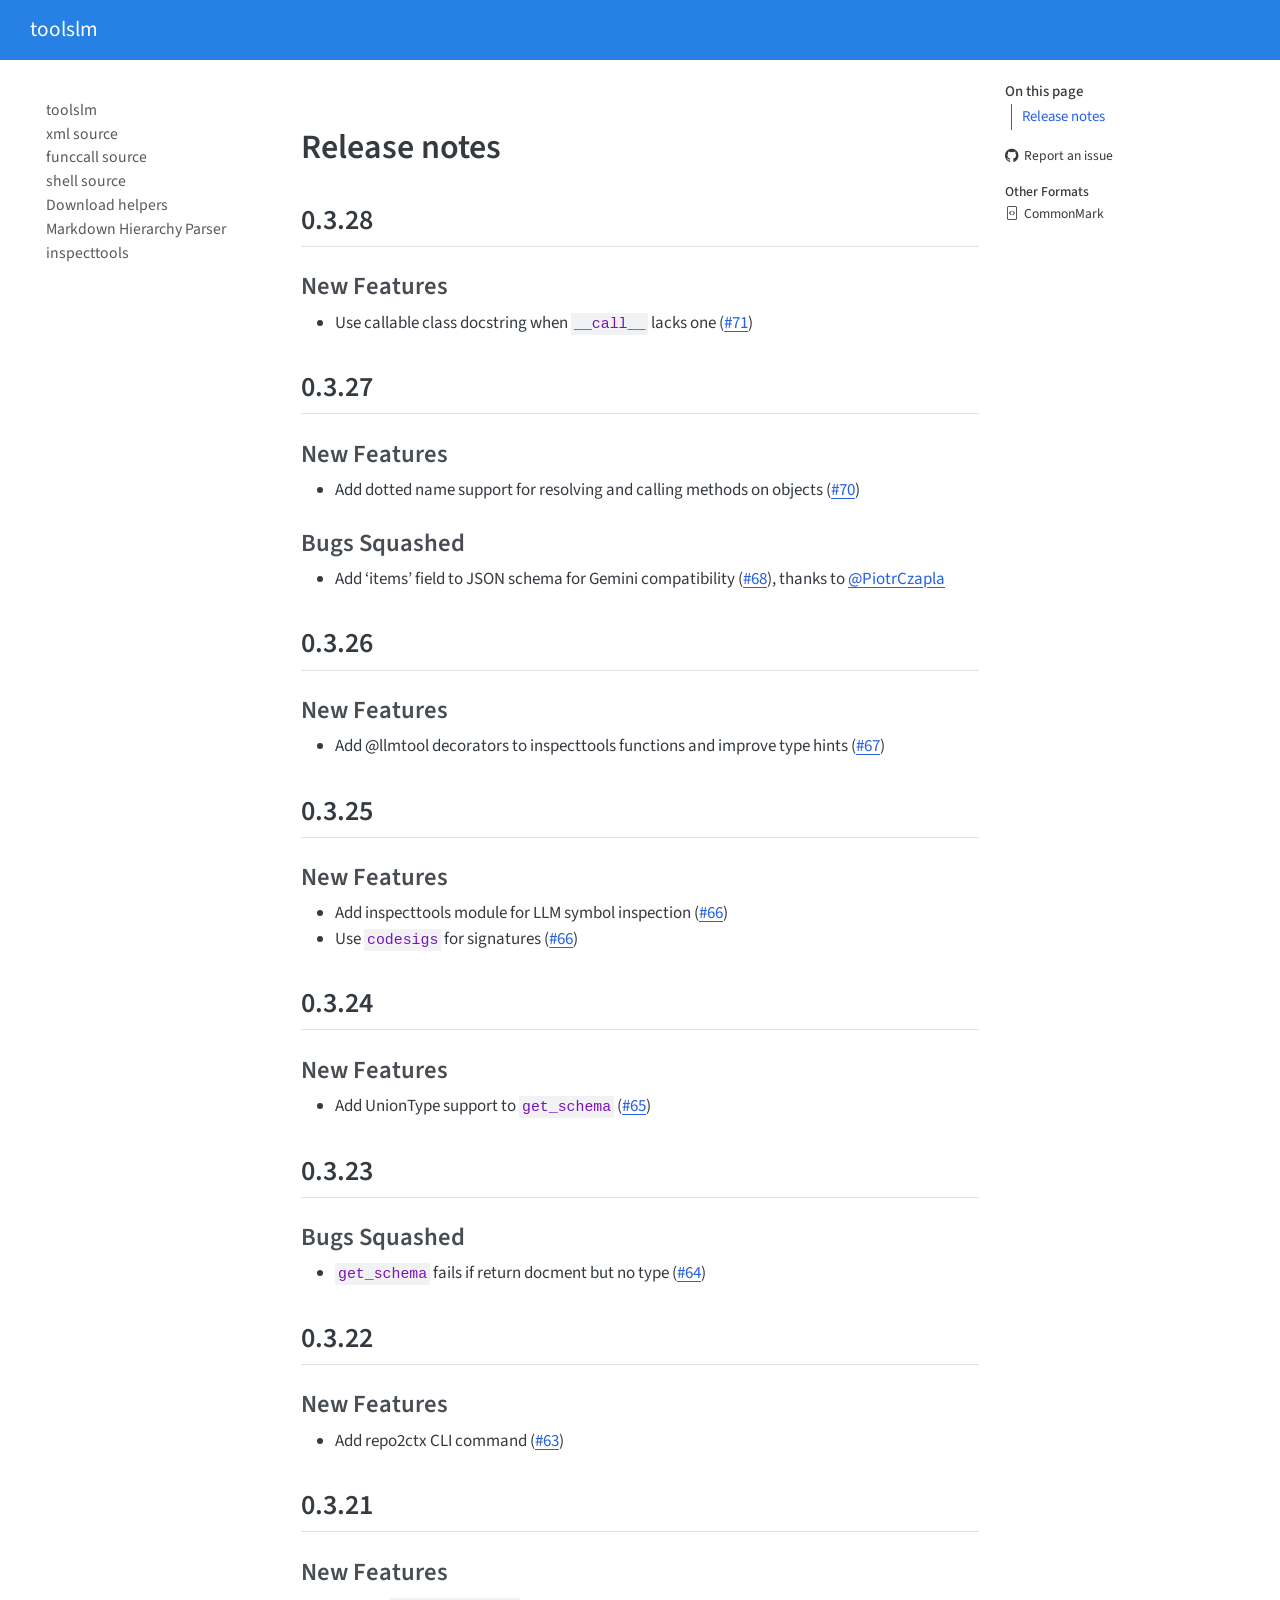
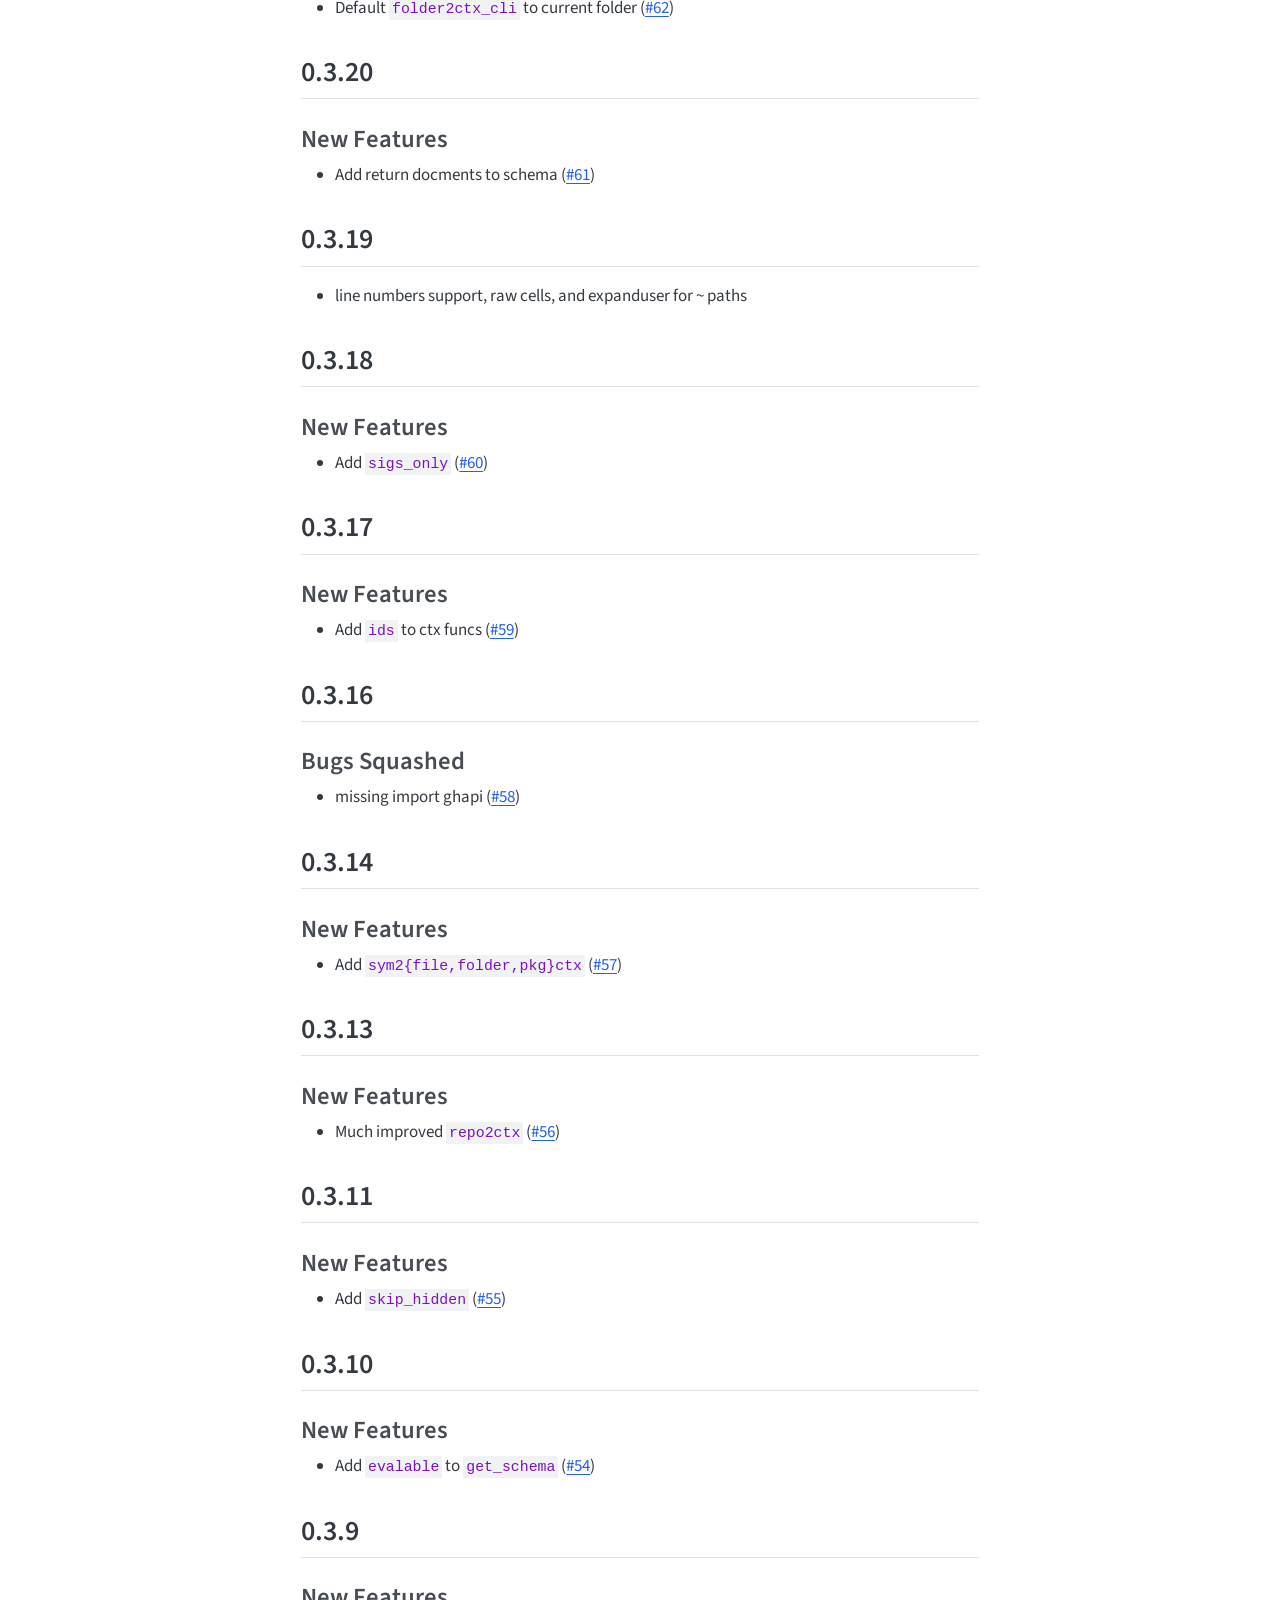
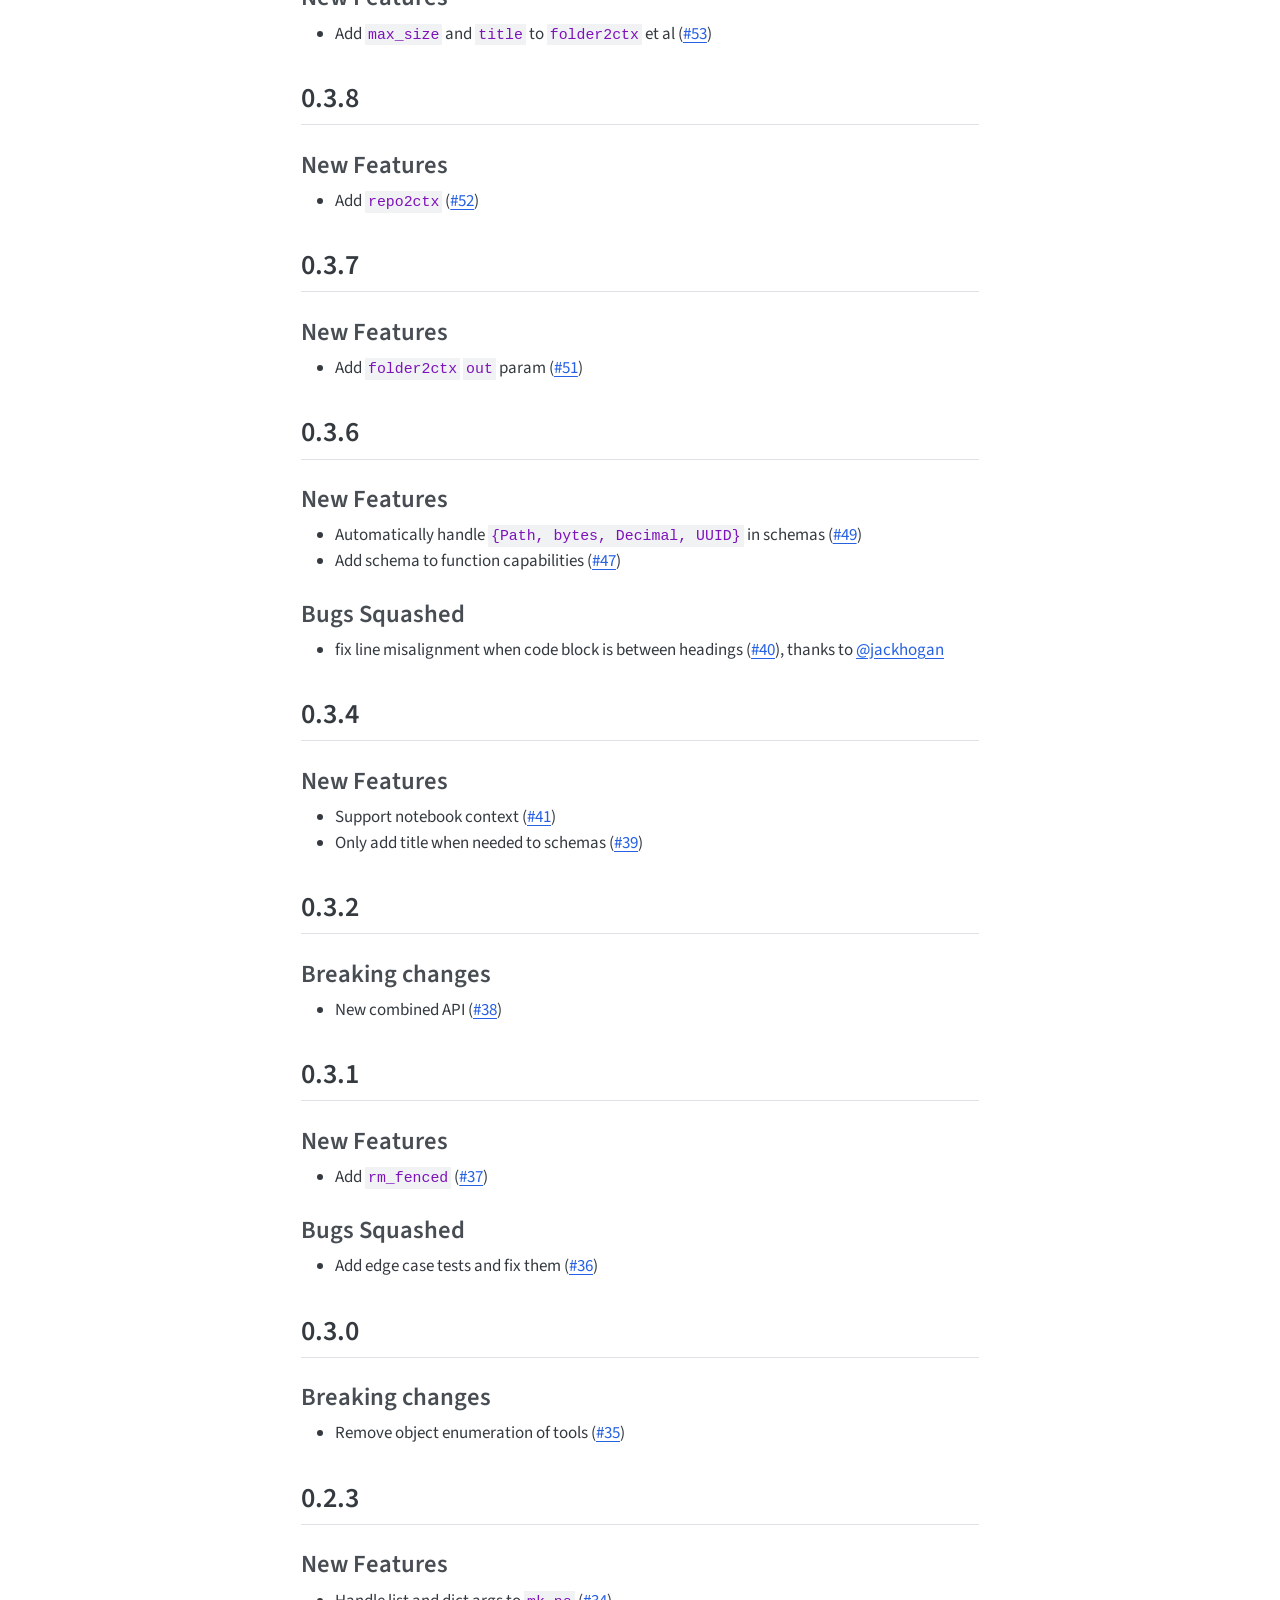
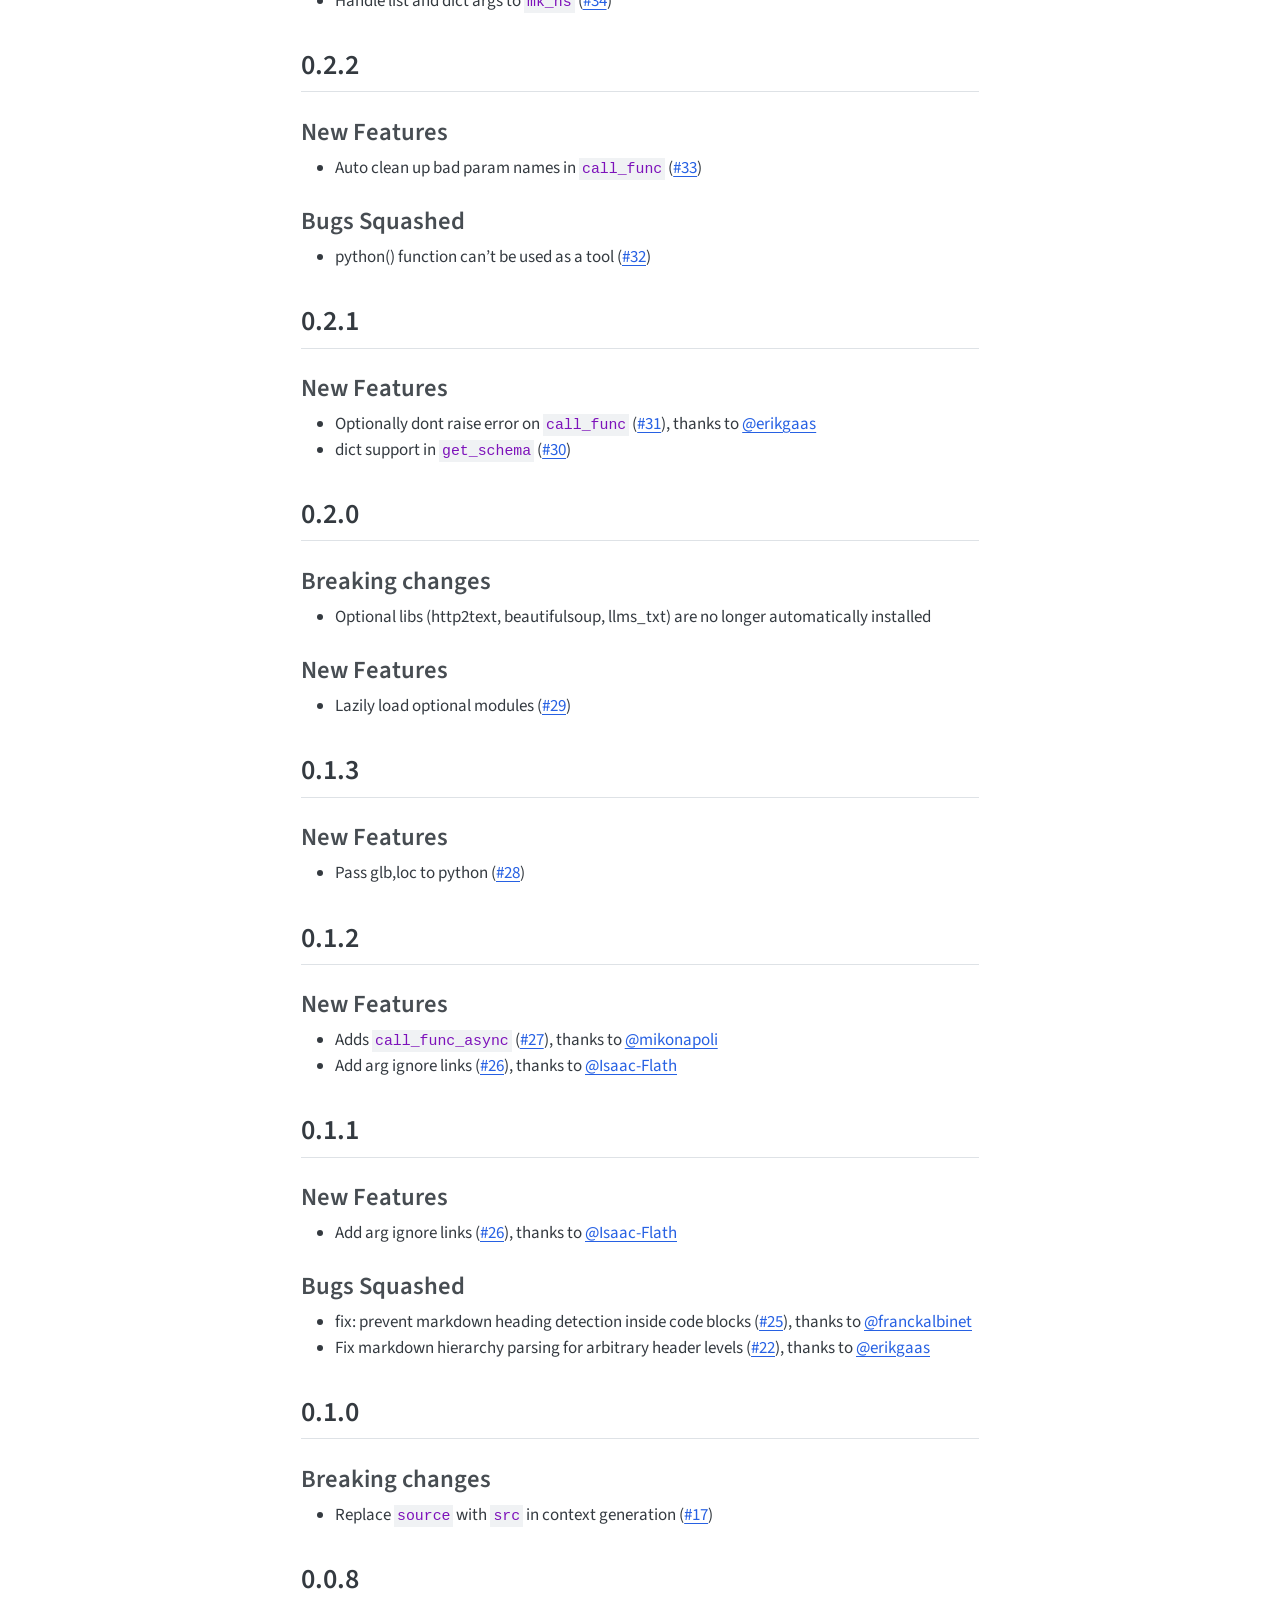
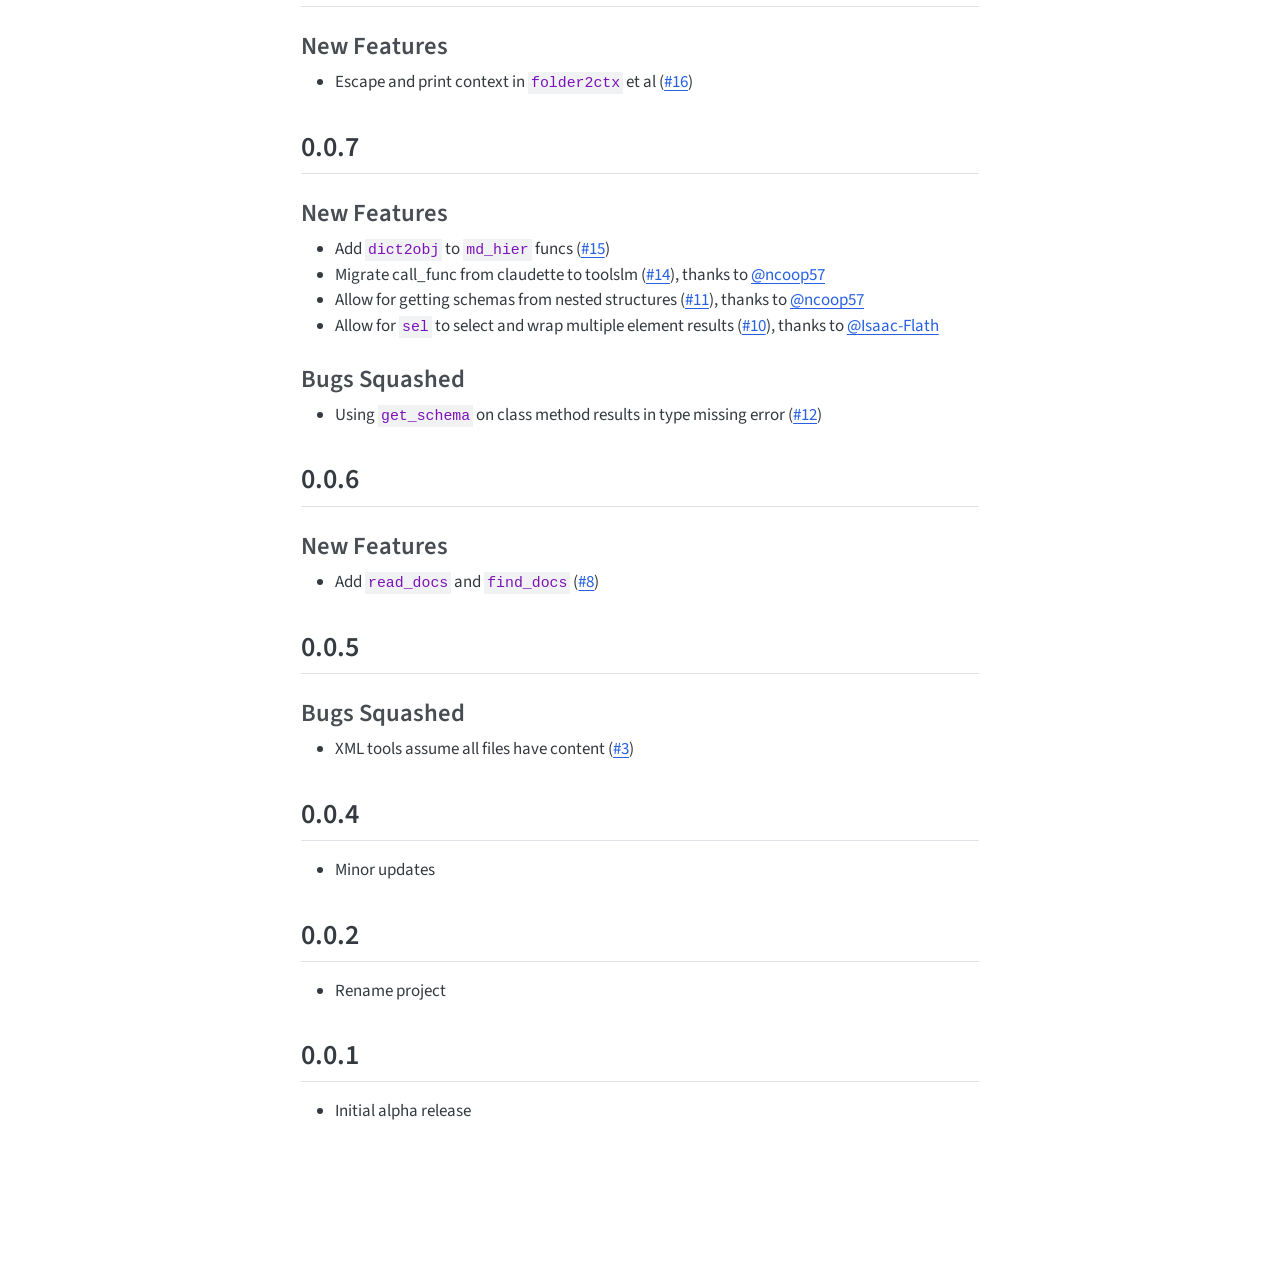
==== commit 5b3b3b30: "deploy: 0220ef085d4d3db91bc464d4a8bddbb4bd534e48" ====
--- a/CHANGELOG.html
+++ b/CHANGELOG.html
@@ -164,152 +164,161 @@
   <ul>
   <li><a href="#release-notes" id="toc-release-notes" class="nav-link active" data-scroll-target="#release-notes">Release notes</a>
   <ul class="collapse">
-  <li><a href="#section" id="toc-section" class="nav-link" data-scroll-target="#section">0.3.26</a>
+  <li><a href="#section" id="toc-section" class="nav-link" data-scroll-target="#section">0.3.28</a>
   <ul class="collapse">
   <li><a href="#new-features" id="toc-new-features" class="nav-link" data-scroll-target="#new-features">New Features</a></li>
   </ul></li>
-  <li><a href="#section-1" id="toc-section-1" class="nav-link" data-scroll-target="#section-1">0.3.25</a>
+  <li><a href="#section-1" id="toc-section-1" class="nav-link" data-scroll-target="#section-1">0.3.27</a>
   <ul class="collapse">
   <li><a href="#new-features-1" id="toc-new-features-1" class="nav-link" data-scroll-target="#new-features-1">New Features</a></li>
-  </ul></li>
-  <li><a href="#section-2" id="toc-section-2" class="nav-link" data-scroll-target="#section-2">0.3.24</a>
+  <li><a href="#bugs-squashed" id="toc-bugs-squashed" class="nav-link" data-scroll-target="#bugs-squashed">Bugs Squashed</a></li>
+  </ul></li>
+  <li><a href="#section-2" id="toc-section-2" class="nav-link" data-scroll-target="#section-2">0.3.26</a>
   <ul class="collapse">
   <li><a href="#new-features-2" id="toc-new-features-2" class="nav-link" data-scroll-target="#new-features-2">New Features</a></li>
   </ul></li>
-  <li><a href="#section-3" id="toc-section-3" class="nav-link" data-scroll-target="#section-3">0.3.23</a>
-  <ul class="collapse">
-  <li><a href="#bugs-squashed" id="toc-bugs-squashed" class="nav-link" data-scroll-target="#bugs-squashed">Bugs Squashed</a></li>
-  </ul></li>
-  <li><a href="#section-4" id="toc-section-4" class="nav-link" data-scroll-target="#section-4">0.3.22</a>
+  <li><a href="#section-3" id="toc-section-3" class="nav-link" data-scroll-target="#section-3">0.3.25</a>
   <ul class="collapse">
   <li><a href="#new-features-3" id="toc-new-features-3" class="nav-link" data-scroll-target="#new-features-3">New Features</a></li>
   </ul></li>
-  <li><a href="#section-5" id="toc-section-5" class="nav-link" data-scroll-target="#section-5">0.3.21</a>
+  <li><a href="#section-4" id="toc-section-4" class="nav-link" data-scroll-target="#section-4">0.3.24</a>
   <ul class="collapse">
   <li><a href="#new-features-4" id="toc-new-features-4" class="nav-link" data-scroll-target="#new-features-4">New Features</a></li>
   </ul></li>
-  <li><a href="#section-6" id="toc-section-6" class="nav-link" data-scroll-target="#section-6">0.3.20</a>
+  <li><a href="#section-5" id="toc-section-5" class="nav-link" data-scroll-target="#section-5">0.3.23</a>
+  <ul class="collapse">
+  <li><a href="#bugs-squashed-1" id="toc-bugs-squashed-1" class="nav-link" data-scroll-target="#bugs-squashed-1">Bugs Squashed</a></li>
+  </ul></li>
+  <li><a href="#section-6" id="toc-section-6" class="nav-link" data-scroll-target="#section-6">0.3.22</a>
   <ul class="collapse">
   <li><a href="#new-features-5" id="toc-new-features-5" class="nav-link" data-scroll-target="#new-features-5">New Features</a></li>
   </ul></li>
-  <li><a href="#section-7" id="toc-section-7" class="nav-link" data-scroll-target="#section-7">0.3.19</a></li>
-  <li><a href="#section-8" id="toc-section-8" class="nav-link" data-scroll-target="#section-8">0.3.18</a>
+  <li><a href="#section-7" id="toc-section-7" class="nav-link" data-scroll-target="#section-7">0.3.21</a>
   <ul class="collapse">
   <li><a href="#new-features-6" id="toc-new-features-6" class="nav-link" data-scroll-target="#new-features-6">New Features</a></li>
   </ul></li>
-  <li><a href="#section-9" id="toc-section-9" class="nav-link" data-scroll-target="#section-9">0.3.17</a>
+  <li><a href="#section-8" id="toc-section-8" class="nav-link" data-scroll-target="#section-8">0.3.20</a>
   <ul class="collapse">
   <li><a href="#new-features-7" id="toc-new-features-7" class="nav-link" data-scroll-target="#new-features-7">New Features</a></li>
   </ul></li>
-  <li><a href="#section-10" id="toc-section-10" class="nav-link" data-scroll-target="#section-10">0.3.16</a>
-  <ul class="collapse">
-  <li><a href="#bugs-squashed-1" id="toc-bugs-squashed-1" class="nav-link" data-scroll-target="#bugs-squashed-1">Bugs Squashed</a></li>
-  </ul></li>
-  <li><a href="#section-11" id="toc-section-11" class="nav-link" data-scroll-target="#section-11">0.3.14</a>
+  <li><a href="#section-9" id="toc-section-9" class="nav-link" data-scroll-target="#section-9">0.3.19</a></li>
+  <li><a href="#section-10" id="toc-section-10" class="nav-link" data-scroll-target="#section-10">0.3.18</a>
   <ul class="collapse">
   <li><a href="#new-features-8" id="toc-new-features-8" class="nav-link" data-scroll-target="#new-features-8">New Features</a></li>
   </ul></li>
-  <li><a href="#section-12" id="toc-section-12" class="nav-link" data-scroll-target="#section-12">0.3.13</a>
+  <li><a href="#section-11" id="toc-section-11" class="nav-link" data-scroll-target="#section-11">0.3.17</a>
   <ul class="collapse">
   <li><a href="#new-features-9" id="toc-new-features-9" class="nav-link" data-scroll-target="#new-features-9">New Features</a></li>
   </ul></li>
-  <li><a href="#section-13" id="toc-section-13" class="nav-link" data-scroll-target="#section-13">0.3.11</a>
+  <li><a href="#section-12" id="toc-section-12" class="nav-link" data-scroll-target="#section-12">0.3.16</a>
+  <ul class="collapse">
+  <li><a href="#bugs-squashed-2" id="toc-bugs-squashed-2" class="nav-link" data-scroll-target="#bugs-squashed-2">Bugs Squashed</a></li>
+  </ul></li>
+  <li><a href="#section-13" id="toc-section-13" class="nav-link" data-scroll-target="#section-13">0.3.14</a>
   <ul class="collapse">
   <li><a href="#new-features-10" id="toc-new-features-10" class="nav-link" data-scroll-target="#new-features-10">New Features</a></li>
   </ul></li>
-  <li><a href="#section-14" id="toc-section-14" class="nav-link" data-scroll-target="#section-14">0.3.10</a>
+  <li><a href="#section-14" id="toc-section-14" class="nav-link" data-scroll-target="#section-14">0.3.13</a>
   <ul class="collapse">
   <li><a href="#new-features-11" id="toc-new-features-11" class="nav-link" data-scroll-target="#new-features-11">New Features</a></li>
   </ul></li>
-  <li><a href="#section-15" id="toc-section-15" class="nav-link" data-scroll-target="#section-15">0.3.9</a>
+  <li><a href="#section-15" id="toc-section-15" class="nav-link" data-scroll-target="#section-15">0.3.11</a>
   <ul class="collapse">
   <li><a href="#new-features-12" id="toc-new-features-12" class="nav-link" data-scroll-target="#new-features-12">New Features</a></li>
   </ul></li>
-  <li><a href="#section-16" id="toc-section-16" class="nav-link" data-scroll-target="#section-16">0.3.8</a>
+  <li><a href="#section-16" id="toc-section-16" class="nav-link" data-scroll-target="#section-16">0.3.10</a>
   <ul class="collapse">
   <li><a href="#new-features-13" id="toc-new-features-13" class="nav-link" data-scroll-target="#new-features-13">New Features</a></li>
   </ul></li>
-  <li><a href="#section-17" id="toc-section-17" class="nav-link" data-scroll-target="#section-17">0.3.7</a>
+  <li><a href="#section-17" id="toc-section-17" class="nav-link" data-scroll-target="#section-17">0.3.9</a>
   <ul class="collapse">
   <li><a href="#new-features-14" id="toc-new-features-14" class="nav-link" data-scroll-target="#new-features-14">New Features</a></li>
   </ul></li>
-  <li><a href="#section-18" id="toc-section-18" class="nav-link" data-scroll-target="#section-18">0.3.6</a>
+  <li><a href="#section-18" id="toc-section-18" class="nav-link" data-scroll-target="#section-18">0.3.8</a>
   <ul class="collapse">
   <li><a href="#new-features-15" id="toc-new-features-15" class="nav-link" data-scroll-target="#new-features-15">New Features</a></li>
-  <li><a href="#bugs-squashed-2" id="toc-bugs-squashed-2" class="nav-link" data-scroll-target="#bugs-squashed-2">Bugs Squashed</a></li>
-  </ul></li>
-  <li><a href="#section-19" id="toc-section-19" class="nav-link" data-scroll-target="#section-19">0.3.4</a>
+  </ul></li>
+  <li><a href="#section-19" id="toc-section-19" class="nav-link" data-scroll-target="#section-19">0.3.7</a>
   <ul class="collapse">
   <li><a href="#new-features-16" id="toc-new-features-16" class="nav-link" data-scroll-target="#new-features-16">New Features</a></li>
   </ul></li>
-  <li><a href="#section-20" id="toc-section-20" class="nav-link" data-scroll-target="#section-20">0.3.2</a>
-  <ul class="collapse">
-  <li><a href="#breaking-changes" id="toc-breaking-changes" class="nav-link" data-scroll-target="#breaking-changes">Breaking changes</a></li>
-  </ul></li>
-  <li><a href="#section-21" id="toc-section-21" class="nav-link" data-scroll-target="#section-21">0.3.1</a>
+  <li><a href="#section-20" id="toc-section-20" class="nav-link" data-scroll-target="#section-20">0.3.6</a>
   <ul class="collapse">
   <li><a href="#new-features-17" id="toc-new-features-17" class="nav-link" data-scroll-target="#new-features-17">New Features</a></li>
   <li><a href="#bugs-squashed-3" id="toc-bugs-squashed-3" class="nav-link" data-scroll-target="#bugs-squashed-3">Bugs Squashed</a></li>
   </ul></li>
-  <li><a href="#section-22" id="toc-section-22" class="nav-link" data-scroll-target="#section-22">0.3.0</a>
-  <ul class="collapse">
-  <li><a href="#breaking-changes-1" id="toc-breaking-changes-1" class="nav-link" data-scroll-target="#breaking-changes-1">Breaking changes</a></li>
-  </ul></li>
-  <li><a href="#section-23" id="toc-section-23" class="nav-link" data-scroll-target="#section-23">0.2.3</a>
+  <li><a href="#section-21" id="toc-section-21" class="nav-link" data-scroll-target="#section-21">0.3.4</a>
   <ul class="collapse">
   <li><a href="#new-features-18" id="toc-new-features-18" class="nav-link" data-scroll-target="#new-features-18">New Features</a></li>
   </ul></li>
-  <li><a href="#section-24" id="toc-section-24" class="nav-link" data-scroll-target="#section-24">0.2.2</a>
+  <li><a href="#section-22" id="toc-section-22" class="nav-link" data-scroll-target="#section-22">0.3.2</a>
+  <ul class="collapse">
+  <li><a href="#breaking-changes" id="toc-breaking-changes" class="nav-link" data-scroll-target="#breaking-changes">Breaking changes</a></li>
+  </ul></li>
+  <li><a href="#section-23" id="toc-section-23" class="nav-link" data-scroll-target="#section-23">0.3.1</a>
   <ul class="collapse">
   <li><a href="#new-features-19" id="toc-new-features-19" class="nav-link" data-scroll-target="#new-features-19">New Features</a></li>
   <li><a href="#bugs-squashed-4" id="toc-bugs-squashed-4" class="nav-link" data-scroll-target="#bugs-squashed-4">Bugs Squashed</a></li>
   </ul></li>
-  <li><a href="#section-25" id="toc-section-25" class="nav-link" data-scroll-target="#section-25">0.2.1</a>
+  <li><a href="#section-24" id="toc-section-24" class="nav-link" data-scroll-target="#section-24">0.3.0</a>
+  <ul class="collapse">
+  <li><a href="#breaking-changes-1" id="toc-breaking-changes-1" class="nav-link" data-scroll-target="#breaking-changes-1">Breaking changes</a></li>
+  </ul></li>
+  <li><a href="#section-25" id="toc-section-25" class="nav-link" data-scroll-target="#section-25">0.2.3</a>
   <ul class="collapse">
   <li><a href="#new-features-20" id="toc-new-features-20" class="nav-link" data-scroll-target="#new-features-20">New Features</a></li>
   </ul></li>
-  <li><a href="#section-26" id="toc-section-26" class="nav-link" data-scroll-target="#section-26">0.2.0</a>
+  <li><a href="#section-26" id="toc-section-26" class="nav-link" data-scroll-target="#section-26">0.2.2</a>
+  <ul class="collapse">
+  <li><a href="#new-features-21" id="toc-new-features-21" class="nav-link" data-scroll-target="#new-features-21">New Features</a></li>
+  <li><a href="#bugs-squashed-5" id="toc-bugs-squashed-5" class="nav-link" data-scroll-target="#bugs-squashed-5">Bugs Squashed</a></li>
+  </ul></li>
+  <li><a href="#section-27" id="toc-section-27" class="nav-link" data-scroll-target="#section-27">0.2.1</a>
+  <ul class="collapse">
+  <li><a href="#new-features-22" id="toc-new-features-22" class="nav-link" data-scroll-target="#new-features-22">New Features</a></li>
+  </ul></li>
+  <li><a href="#section-28" id="toc-section-28" class="nav-link" data-scroll-target="#section-28">0.2.0</a>
   <ul class="collapse">
   <li><a href="#breaking-changes-2" id="toc-breaking-changes-2" class="nav-link" data-scroll-target="#breaking-changes-2">Breaking changes</a></li>
-  <li><a href="#new-features-21" id="toc-new-features-21" class="nav-link" data-scroll-target="#new-features-21">New Features</a></li>
-  </ul></li>
-  <li><a href="#section-27" id="toc-section-27" class="nav-link" data-scroll-target="#section-27">0.1.3</a>
-  <ul class="collapse">
-  <li><a href="#new-features-22" id="toc-new-features-22" class="nav-link" data-scroll-target="#new-features-22">New Features</a></li>
-  </ul></li>
-  <li><a href="#section-28" id="toc-section-28" class="nav-link" data-scroll-target="#section-28">0.1.2</a>
-  <ul class="collapse">
   <li><a href="#new-features-23" id="toc-new-features-23" class="nav-link" data-scroll-target="#new-features-23">New Features</a></li>
   </ul></li>
-  <li><a href="#section-29" id="toc-section-29" class="nav-link" data-scroll-target="#section-29">0.1.1</a>
+  <li><a href="#section-29" id="toc-section-29" class="nav-link" data-scroll-target="#section-29">0.1.3</a>
   <ul class="collapse">
   <li><a href="#new-features-24" id="toc-new-features-24" class="nav-link" data-scroll-target="#new-features-24">New Features</a></li>
-  <li><a href="#bugs-squashed-5" id="toc-bugs-squashed-5" class="nav-link" data-scroll-target="#bugs-squashed-5">Bugs Squashed</a></li>
-  </ul></li>
-  <li><a href="#section-30" id="toc-section-30" class="nav-link" data-scroll-target="#section-30">0.1.0</a>
-  <ul class="collapse">
-  <li><a href="#breaking-changes-3" id="toc-breaking-changes-3" class="nav-link" data-scroll-target="#breaking-changes-3">Breaking changes</a></li>
-  </ul></li>
-  <li><a href="#section-31" id="toc-section-31" class="nav-link" data-scroll-target="#section-31">0.0.8</a>
+  </ul></li>
+  <li><a href="#section-30" id="toc-section-30" class="nav-link" data-scroll-target="#section-30">0.1.2</a>
   <ul class="collapse">
   <li><a href="#new-features-25" id="toc-new-features-25" class="nav-link" data-scroll-target="#new-features-25">New Features</a></li>
   </ul></li>
-  <li><a href="#section-32" id="toc-section-32" class="nav-link" data-scroll-target="#section-32">0.0.7</a>
+  <li><a href="#section-31" id="toc-section-31" class="nav-link" data-scroll-target="#section-31">0.1.1</a>
   <ul class="collapse">
   <li><a href="#new-features-26" id="toc-new-features-26" class="nav-link" data-scroll-target="#new-features-26">New Features</a></li>
   <li><a href="#bugs-squashed-6" id="toc-bugs-squashed-6" class="nav-link" data-scroll-target="#bugs-squashed-6">Bugs Squashed</a></li>
   </ul></li>
-  <li><a href="#section-33" id="toc-section-33" class="nav-link" data-scroll-target="#section-33">0.0.6</a>
+  <li><a href="#section-32" id="toc-section-32" class="nav-link" data-scroll-target="#section-32">0.1.0</a>
+  <ul class="collapse">
+  <li><a href="#breaking-changes-3" id="toc-breaking-changes-3" class="nav-link" data-scroll-target="#breaking-changes-3">Breaking changes</a></li>
+  </ul></li>
+  <li><a href="#section-33" id="toc-section-33" class="nav-link" data-scroll-target="#section-33">0.0.8</a>
   <ul class="collapse">
   <li><a href="#new-features-27" id="toc-new-features-27" class="nav-link" data-scroll-target="#new-features-27">New Features</a></li>
   </ul></li>
-  <li><a href="#section-34" id="toc-section-34" class="nav-link" data-scroll-target="#section-34">0.0.5</a>
-  <ul class="collapse">
+  <li><a href="#section-34" id="toc-section-34" class="nav-link" data-scroll-target="#section-34">0.0.7</a>
+  <ul class="collapse">
+  <li><a href="#new-features-28" id="toc-new-features-28" class="nav-link" data-scroll-target="#new-features-28">New Features</a></li>
   <li><a href="#bugs-squashed-7" id="toc-bugs-squashed-7" class="nav-link" data-scroll-target="#bugs-squashed-7">Bugs Squashed</a></li>
   </ul></li>
-  <li><a href="#section-35" id="toc-section-35" class="nav-link" data-scroll-target="#section-35">0.0.4</a></li>
-  <li><a href="#section-36" id="toc-section-36" class="nav-link" data-scroll-target="#section-36">0.0.2</a></li>
-  <li><a href="#section-37" id="toc-section-37" class="nav-link" data-scroll-target="#section-37">0.0.1</a></li>
+  <li><a href="#section-35" id="toc-section-35" class="nav-link" data-scroll-target="#section-35">0.0.6</a>
+  <ul class="collapse">
+  <li><a href="#new-features-29" id="toc-new-features-29" class="nav-link" data-scroll-target="#new-features-29">New Features</a></li>
+  </ul></li>
+  <li><a href="#section-36" id="toc-section-36" class="nav-link" data-scroll-target="#section-36">0.0.5</a>
+  <ul class="collapse">
+  <li><a href="#bugs-squashed-8" id="toc-bugs-squashed-8" class="nav-link" data-scroll-target="#bugs-squashed-8">Bugs Squashed</a></li>
+  </ul></li>
+  <li><a href="#section-37" id="toc-section-37" class="nav-link" data-scroll-target="#section-37">0.0.4</a></li>
+  <li><a href="#section-38" id="toc-section-38" class="nav-link" data-scroll-target="#section-38">0.0.2</a></li>
+  <li><a href="#section-39" id="toc-section-39" class="nav-link" data-scroll-target="#section-39">0.0.1</a></li>
   </ul></li>
   </ul>
 <div class="toc-actions"><ul><li><a href="https://github.com/AnswerDotAI/toolslm/issues/new" class="toc-action"><i class="bi bi-github"></i>Report an issue</a></li></ul></div><div class="quarto-alternate-formats"><h2>Other Formats</h2><ul><li><a href="CHANGELOG-commonmark.md"><i class="bi bi-file-code"></i>CommonMark</a></li></ul></div></nav>
@@ -324,193 +333,217 @@
 <h1>Release notes</h1>
 <!-- do not remove -->
 <section id="section" class="level2">
-<h2 class="anchored" data-anchor-id="section">0.3.26</h2>
+<h2 class="anchored" data-anchor-id="section">0.3.28</h2>
 <section id="new-features" class="level3">
 <h3 class="anchored" data-anchor-id="new-features">New Features</h3>
 <ul>
-<li>Add <span class="citation" data-cites="llmtool">@llmtool</span> decorators to inspecttools functions and improve type hints (<a href="https://github.com/AnswerDotAI/toolslm/issues/67">#67</a>)</li>
+<li>Use callable class docstring when <code>__call__</code> lacks one (<a href="https://github.com/AnswerDotAI/toolslm/issues/71">#71</a>)</li>
 </ul>
 </section>
 </section>
 <section id="section-1" class="level2">
-<h2 class="anchored" data-anchor-id="section-1">0.3.25</h2>
+<h2 class="anchored" data-anchor-id="section-1">0.3.27</h2>
 <section id="new-features-1" class="level3">
 <h3 class="anchored" data-anchor-id="new-features-1">New Features</h3>
 <ul>
+<li>Add dotted name support for resolving and calling methods on objects (<a href="https://github.com/AnswerDotAI/toolslm/issues/70">#70</a>)</li>
+</ul>
+</section>
+<section id="bugs-squashed" class="level3">
+<h3 class="anchored" data-anchor-id="bugs-squashed">Bugs Squashed</h3>
+<ul>
+<li>Add ‘items’ field to JSON schema for Gemini compatibility (<a href="https://github.com/AnswerDotAI/toolslm/pull/68">#68</a>), thanks to <a href="https://github.com/PiotrCzapla"><span class="citation" data-cites="PiotrCzapla">@PiotrCzapla</span></a></li>
+</ul>
+</section>
+</section>
+<section id="section-2" class="level2">
+<h2 class="anchored" data-anchor-id="section-2">0.3.26</h2>
+<section id="new-features-2" class="level3">
+<h3 class="anchored" data-anchor-id="new-features-2">New Features</h3>
+<ul>
+<li>Add <span class="citation" data-cites="llmtool">@llmtool</span> decorators to inspecttools functions and improve type hints (<a href="https://github.com/AnswerDotAI/toolslm/issues/67">#67</a>)</li>
+</ul>
+</section>
+</section>
+<section id="section-3" class="level2">
+<h2 class="anchored" data-anchor-id="section-3">0.3.25</h2>
+<section id="new-features-3" class="level3">
+<h3 class="anchored" data-anchor-id="new-features-3">New Features</h3>
+<ul>
 <li>Add inspecttools module for LLM symbol inspection (<a href="https://github.com/AnswerDotAI/toolslm/issues/66">#66</a>)</li>
 <li>Use <code>codesigs</code> for signatures (<a href="https://github.com/AnswerDotAI/toolslm/issues/66">#66</a>)</li>
 </ul>
 </section>
 </section>
-<section id="section-2" class="level2">
-<h2 class="anchored" data-anchor-id="section-2">0.3.24</h2>
-<section id="new-features-2" class="level3">
-<h3 class="anchored" data-anchor-id="new-features-2">New Features</h3>
-<ul>
-<li>Add UnionType support to <code>get_schema</code> (<a href="https://github.com/AnswerDotAI/toolslm/issues/65">#65</a>)</li>
-</ul>
-</section>
-</section>
-<section id="section-3" class="level2">
-<h2 class="anchored" data-anchor-id="section-3">0.3.23</h2>
-<section id="bugs-squashed" class="level3">
-<h3 class="anchored" data-anchor-id="bugs-squashed">Bugs Squashed</h3>
-<ul>
-<li><code>get_schema</code> fails if return docment but no type (<a href="https://github.com/AnswerDotAI/toolslm/issues/64">#64</a>)</li>
-</ul>
-</section>
-</section>
 <section id="section-4" class="level2">
-<h2 class="anchored" data-anchor-id="section-4">0.3.22</h2>
-<section id="new-features-3" class="level3">
-<h3 class="anchored" data-anchor-id="new-features-3">New Features</h3>
-<ul>
-<li>Add repo2ctx CLI command (<a href="https://github.com/AnswerDotAI/toolslm/issues/63">#63</a>)</li>
-</ul>
-</section>
-</section>
-<section id="section-5" class="level2">
-<h2 class="anchored" data-anchor-id="section-5">0.3.21</h2>
+<h2 class="anchored" data-anchor-id="section-4">0.3.24</h2>
 <section id="new-features-4" class="level3">
 <h3 class="anchored" data-anchor-id="new-features-4">New Features</h3>
 <ul>
-<li>Default <code>folder2ctx_cli</code> to current folder (<a href="https://github.com/AnswerDotAI/toolslm/issues/62">#62</a>)</li>
+<li>Add UnionType support to <code>get_schema</code> (<a href="https://github.com/AnswerDotAI/toolslm/issues/65">#65</a>)</li>
+</ul>
+</section>
+</section>
+<section id="section-5" class="level2">
+<h2 class="anchored" data-anchor-id="section-5">0.3.23</h2>
+<section id="bugs-squashed-1" class="level3">
+<h3 class="anchored" data-anchor-id="bugs-squashed-1">Bugs Squashed</h3>
+<ul>
+<li><code>get_schema</code> fails if return docment but no type (<a href="https://github.com/AnswerDotAI/toolslm/issues/64">#64</a>)</li>
 </ul>
 </section>
 </section>
 <section id="section-6" class="level2">
-<h2 class="anchored" data-anchor-id="section-6">0.3.20</h2>
+<h2 class="anchored" data-anchor-id="section-6">0.3.22</h2>
 <section id="new-features-5" class="level3">
 <h3 class="anchored" data-anchor-id="new-features-5">New Features</h3>
 <ul>
-<li>Add return docments to schema (<a href="https://github.com/AnswerDotAI/toolslm/issues/61">#61</a>)</li>
+<li>Add repo2ctx CLI command (<a href="https://github.com/AnswerDotAI/toolslm/issues/63">#63</a>)</li>
 </ul>
 </section>
 </section>
 <section id="section-7" class="level2">
-<h2 class="anchored" data-anchor-id="section-7">0.3.19</h2>
-<ul>
-<li>line numbers support, raw cells, and expanduser for ~ paths</li>
-</ul>
-</section>
-<section id="section-8" class="level2">
-<h2 class="anchored" data-anchor-id="section-8">0.3.18</h2>
+<h2 class="anchored" data-anchor-id="section-7">0.3.21</h2>
 <section id="new-features-6" class="level3">
 <h3 class="anchored" data-anchor-id="new-features-6">New Features</h3>
 <ul>
-<li>Add <code>sigs_only</code> (<a href="https://github.com/AnswerDotAI/toolslm/issues/60">#60</a>)</li>
-</ul>
-</section>
-</section>
-<section id="section-9" class="level2">
-<h2 class="anchored" data-anchor-id="section-9">0.3.17</h2>
+<li>Default <code>folder2ctx_cli</code> to current folder (<a href="https://github.com/AnswerDotAI/toolslm/issues/62">#62</a>)</li>
+</ul>
+</section>
+</section>
+<section id="section-8" class="level2">
+<h2 class="anchored" data-anchor-id="section-8">0.3.20</h2>
 <section id="new-features-7" class="level3">
 <h3 class="anchored" data-anchor-id="new-features-7">New Features</h3>
 <ul>
-<li>Add <code>ids</code> to ctx funcs (<a href="https://github.com/AnswerDotAI/toolslm/issues/59">#59</a>)</li>
-</ul>
-</section>
+<li>Add return docments to schema (<a href="https://github.com/AnswerDotAI/toolslm/issues/61">#61</a>)</li>
+</ul>
+</section>
+</section>
+<section id="section-9" class="level2">
+<h2 class="anchored" data-anchor-id="section-9">0.3.19</h2>
+<ul>
+<li>line numbers support, raw cells, and expanduser for ~ paths</li>
+</ul>
 </section>
 <section id="section-10" class="level2">
-<h2 class="anchored" data-anchor-id="section-10">0.3.16</h2>
-<section id="bugs-squashed-1" class="level3">
-<h3 class="anchored" data-anchor-id="bugs-squashed-1">Bugs Squashed</h3>
-<ul>
-<li>missing import ghapi (<a href="https://github.com/AnswerDotAI/toolslm/issues/58">#58</a>)</li>
-</ul>
-</section>
-</section>
-<section id="section-11" class="level2">
-<h2 class="anchored" data-anchor-id="section-11">0.3.14</h2>
+<h2 class="anchored" data-anchor-id="section-10">0.3.18</h2>
 <section id="new-features-8" class="level3">
 <h3 class="anchored" data-anchor-id="new-features-8">New Features</h3>
 <ul>
-<li>Add <code>sym2{file,folder,pkg}ctx</code> (<a href="https://github.com/AnswerDotAI/toolslm/issues/57">#57</a>)</li>
-</ul>
-</section>
-</section>
-<section id="section-12" class="level2">
-<h2 class="anchored" data-anchor-id="section-12">0.3.13</h2>
+<li>Add <code>sigs_only</code> (<a href="https://github.com/AnswerDotAI/toolslm/issues/60">#60</a>)</li>
+</ul>
+</section>
+</section>
+<section id="section-11" class="level2">
+<h2 class="anchored" data-anchor-id="section-11">0.3.17</h2>
 <section id="new-features-9" class="level3">
 <h3 class="anchored" data-anchor-id="new-features-9">New Features</h3>
 <ul>
-<li>Much improved <code>repo2ctx</code> (<a href="https://github.com/AnswerDotAI/toolslm/issues/56">#56</a>)</li>
+<li>Add <code>ids</code> to ctx funcs (<a href="https://github.com/AnswerDotAI/toolslm/issues/59">#59</a>)</li>
+</ul>
+</section>
+</section>
+<section id="section-12" class="level2">
+<h2 class="anchored" data-anchor-id="section-12">0.3.16</h2>
+<section id="bugs-squashed-2" class="level3">
+<h3 class="anchored" data-anchor-id="bugs-squashed-2">Bugs Squashed</h3>
+<ul>
+<li>missing import ghapi (<a href="https://github.com/AnswerDotAI/toolslm/issues/58">#58</a>)</li>
 </ul>
 </section>
 </section>
 <section id="section-13" class="level2">
-<h2 class="anchored" data-anchor-id="section-13">0.3.11</h2>
+<h2 class="anchored" data-anchor-id="section-13">0.3.14</h2>
 <section id="new-features-10" class="level3">
 <h3 class="anchored" data-anchor-id="new-features-10">New Features</h3>
 <ul>
-<li>Add <code>skip_hidden</code> (<a href="https://github.com/AnswerDotAI/toolslm/issues/55">#55</a>)</li>
+<li>Add <code>sym2{file,folder,pkg}ctx</code> (<a href="https://github.com/AnswerDotAI/toolslm/issues/57">#57</a>)</li>
 </ul>
 </section>
 </section>
 <section id="section-14" class="level2">
-<h2 class="anchored" data-anchor-id="section-14">0.3.10</h2>
+<h2 class="anchored" data-anchor-id="section-14">0.3.13</h2>
 <section id="new-features-11" class="level3">
 <h3 class="anchored" data-anchor-id="new-features-11">New Features</h3>
 <ul>
-<li>Add <code>evalable</code> to <code>get_schema</code> (<a href="https://github.com/AnswerDotAI/toolslm/issues/54">#54</a>)</li>
+<li>Much improved <code>repo2ctx</code> (<a href="https://github.com/AnswerDotAI/toolslm/issues/56">#56</a>)</li>
 </ul>
 </section>
 </section>
 <section id="section-15" class="level2">
-<h2 class="anchored" data-anchor-id="section-15">0.3.9</h2>
+<h2 class="anchored" data-anchor-id="section-15">0.3.11</h2>
 <section id="new-features-12" class="level3">
 <h3 class="anchored" data-anchor-id="new-features-12">New Features</h3>
 <ul>
-<li>Add <code>max_size</code> and <code>title</code> to <code>folder2ctx</code> et al (<a href="https://github.com/AnswerDotAI/toolslm/issues/53">#53</a>)</li>
+<li>Add <code>skip_hidden</code> (<a href="https://github.com/AnswerDotAI/toolslm/issues/55">#55</a>)</li>
 </ul>
 </section>
 </section>
 <section id="section-16" class="level2">
-<h2 class="anchored" data-anchor-id="section-16">0.3.8</h2>
+<h2 class="anchored" data-anchor-id="section-16">0.3.10</h2>
 <section id="new-features-13" class="level3">
 <h3 class="anchored" data-anchor-id="new-features-13">New Features</h3>
 <ul>
-<li>Add <code>repo2ctx</code> (<a href="https://github.com/AnswerDotAI/toolslm/issues/52">#52</a>)</li>
+<li>Add <code>evalable</code> to <code>get_schema</code> (<a href="https://github.com/AnswerDotAI/toolslm/issues/54">#54</a>)</li>
 </ul>
 </section>
 </section>
 <section id="section-17" class="level2">
-<h2 class="anchored" data-anchor-id="section-17">0.3.7</h2>
+<h2 class="anchored" data-anchor-id="section-17">0.3.9</h2>
 <section id="new-features-14" class="level3">
 <h3 class="anchored" data-anchor-id="new-features-14">New Features</h3>
 <ul>
-<li>Add <code>folder2ctx</code> <code>out</code> param (<a href="https://github.com/AnswerDotAI/toolslm/issues/51">#51</a>)</li>
+<li>Add <code>max_size</code> and <code>title</code> to <code>folder2ctx</code> et al (<a href="https://github.com/AnswerDotAI/toolslm/issues/53">#53</a>)</li>
 </ul>
 </section>
 </section>
 <section id="section-18" class="level2">
-<h2 class="anchored" data-anchor-id="section-18">0.3.6</h2>
+<h2 class="anchored" data-anchor-id="section-18">0.3.8</h2>
 <section id="new-features-15" class="level3">
 <h3 class="anchored" data-anchor-id="new-features-15">New Features</h3>
 <ul>
+<li>Add <code>repo2ctx</code> (<a href="https://github.com/AnswerDotAI/toolslm/issues/52">#52</a>)</li>
+</ul>
+</section>
+</section>
+<section id="section-19" class="level2">
+<h2 class="anchored" data-anchor-id="section-19">0.3.7</h2>
+<section id="new-features-16" class="level3">
+<h3 class="anchored" data-anchor-id="new-features-16">New Features</h3>
+<ul>
+<li>Add <code>folder2ctx</code> <code>out</code> param (<a href="https://github.com/AnswerDotAI/toolslm/issues/51">#51</a>)</li>
+</ul>
+</section>
+</section>
+<section id="section-20" class="level2">
+<h2 class="anchored" data-anchor-id="section-20">0.3.6</h2>
+<section id="new-features-17" class="level3">
+<h3 class="anchored" data-anchor-id="new-features-17">New Features</h3>
+<ul>
 <li>Automatically handle <code>{Path, bytes, Decimal, UUID}</code> in schemas (<a href="https://github.com/AnswerDotAI/toolslm/issues/49">#49</a>)</li>
 <li>Add schema to function capabilities (<a href="https://github.com/AnswerDotAI/toolslm/issues/47">#47</a>)</li>
 </ul>
 </section>
-<section id="bugs-squashed-2" class="level3">
-<h3 class="anchored" data-anchor-id="bugs-squashed-2">Bugs Squashed</h3>
+<section id="bugs-squashed-3" class="level3">
+<h3 class="anchored" data-anchor-id="bugs-squashed-3">Bugs Squashed</h3>
 <ul>
 <li>fix line misalignment when code block is between headings (<a href="https://github.com/AnswerDotAI/toolslm/pull/40">#40</a>), thanks to <a href="https://github.com/jackhogan"><span class="citation" data-cites="jackhogan">@jackhogan</span></a></li>
 </ul>
 </section>
 </section>
-<section id="section-19" class="level2">
-<h2 class="anchored" data-anchor-id="section-19">0.3.4</h2>
-<section id="new-features-16" class="level3">
-<h3 class="anchored" data-anchor-id="new-features-16">New Features</h3>
+<section id="section-21" class="level2">
+<h2 class="anchored" data-anchor-id="section-21">0.3.4</h2>
+<section id="new-features-18" class="level3">
+<h3 class="anchored" data-anchor-id="new-features-18">New Features</h3>
 <ul>
 <li>Support notebook context (<a href="https://github.com/AnswerDotAI/toolslm/issues/41">#41</a>)</li>
 <li>Only add title when needed to schemas (<a href="https://github.com/AnswerDotAI/toolslm/issues/39">#39</a>)</li>
 </ul>
 </section>
 </section>
-<section id="section-20" class="level2">
-<h2 class="anchored" data-anchor-id="section-20">0.3.2</h2>
+<section id="section-22" class="level2">
+<h2 class="anchored" data-anchor-id="section-22">0.3.2</h2>
 <section id="breaking-changes" class="level3">
 <h3 class="anchored" data-anchor-id="breaking-changes">Breaking changes</h3>
 <ul>
@@ -518,23 +551,23 @@
 </ul>
 </section>
 </section>
-<section id="section-21" class="level2">
-<h2 class="anchored" data-anchor-id="section-21">0.3.1</h2>
-<section id="new-features-17" class="level3">
-<h3 class="anchored" data-anchor-id="new-features-17">New Features</h3>
+<section id="section-23" class="level2">
+<h2 class="anchored" data-anchor-id="section-23">0.3.1</h2>
+<section id="new-features-19" class="level3">
+<h3 class="anchored" data-anchor-id="new-features-19">New Features</h3>
 <ul>
 <li>Add <code>rm_fenced</code> (<a href="https://github.com/AnswerDotAI/toolslm/issues/37">#37</a>)</li>
 </ul>
 </section>
-<section id="bugs-squashed-3" class="level3">
-<h3 class="anchored" data-anchor-id="bugs-squashed-3">Bugs Squashed</h3>
+<section id="bugs-squashed-4" class="level3">
+<h3 class="anchored" data-anchor-id="bugs-squashed-4">Bugs Squashed</h3>
 <ul>
 <li>Add edge case tests and fix them (<a href="https://github.com/AnswerDotAI/toolslm/issues/36">#36</a>)</li>
 </ul>
 </section>
 </section>
-<section id="section-22" class="level2">
-<h2 class="anchored" data-anchor-id="section-22">0.3.0</h2>
+<section id="section-24" class="level2">
+<h2 class="anchored" data-anchor-id="section-24">0.3.0</h2>
 <section id="breaking-changes-1" class="level3">
 <h3 class="anchored" data-anchor-id="breaking-changes-1">Breaking changes</h3>
 <ul>
@@ -542,92 +575,92 @@
 </ul>
 </section>
 </section>
-<section id="section-23" class="level2">
-<h2 class="anchored" data-anchor-id="section-23">0.2.3</h2>
-<section id="new-features-18" class="level3">
-<h3 class="anchored" data-anchor-id="new-features-18">New Features</h3>
-<ul>
-<li>Handle list and dict args to <code>mk_ns</code> (<a href="https://github.com/AnswerDotAI/toolslm/issues/34">#34</a>)</li>
-</ul>
-</section>
-</section>
-<section id="section-24" class="level2">
-<h2 class="anchored" data-anchor-id="section-24">0.2.2</h2>
-<section id="new-features-19" class="level3">
-<h3 class="anchored" data-anchor-id="new-features-19">New Features</h3>
-<ul>
-<li>Auto clean up bad param names in <code>call_func</code> (<a href="https://github.com/AnswerDotAI/toolslm/issues/33">#33</a>)</li>
-</ul>
-</section>
-<section id="bugs-squashed-4" class="level3">
-<h3 class="anchored" data-anchor-id="bugs-squashed-4">Bugs Squashed</h3>
-<ul>
-<li>python() function can’t be used as a tool (<a href="https://github.com/AnswerDotAI/toolslm/issues/32">#32</a>)</li>
-</ul>
-</section>
-</section>
 <section id="section-25" class="level2">
-<h2 class="anchored" data-anchor-id="section-25">0.2.1</h2>
+<h2 class="anchored" data-anchor-id="section-25">0.2.3</h2>
 <section id="new-features-20" class="level3">
 <h3 class="anchored" data-anchor-id="new-features-20">New Features</h3>
 <ul>
+<li>Handle list and dict args to <code>mk_ns</code> (<a href="https://github.com/AnswerDotAI/toolslm/issues/34">#34</a>)</li>
+</ul>
+</section>
+</section>
+<section id="section-26" class="level2">
+<h2 class="anchored" data-anchor-id="section-26">0.2.2</h2>
+<section id="new-features-21" class="level3">
+<h3 class="anchored" data-anchor-id="new-features-21">New Features</h3>
+<ul>
+<li>Auto clean up bad param names in <code>call_func</code> (<a href="https://github.com/AnswerDotAI/toolslm/issues/33">#33</a>)</li>
+</ul>
+</section>
+<section id="bugs-squashed-5" class="level3">
+<h3 class="anchored" data-anchor-id="bugs-squashed-5">Bugs Squashed</h3>
+<ul>
+<li>python() function can’t be used as a tool (<a href="https://github.com/AnswerDotAI/toolslm/issues/32">#32</a>)</li>
+</ul>
+</section>
+</section>
+<section id="section-27" class="level2">
+<h2 class="anchored" data-anchor-id="section-27">0.2.1</h2>
+<section id="new-features-22" class="level3">
+<h3 class="anchored" data-anchor-id="new-features-22">New Features</h3>
+<ul>
 <li>Optionally dont raise error on <code>call_func</code> (<a href="https://github.com/AnswerDotAI/toolslm/pull/31">#31</a>), thanks to <a href="https://github.com/erikgaas"><span class="citation" data-cites="erikgaas">@erikgaas</span></a></li>
 <li>dict support in <code>get_schema</code> (<a href="https://github.com/AnswerDotAI/toolslm/issues/30">#30</a>)</li>
 </ul>
 </section>
 </section>
-<section id="section-26" class="level2">
-<h2 class="anchored" data-anchor-id="section-26">0.2.0</h2>
+<section id="section-28" class="level2">
+<h2 class="anchored" data-anchor-id="section-28">0.2.0</h2>
 <section id="breaking-changes-2" class="level3">
 <h3 class="anchored" data-anchor-id="breaking-changes-2">Breaking changes</h3>
 <ul>
 <li>Optional libs (http2text, beautifulsoup, llms_txt) are no longer automatically installed</li>
 </ul>
 </section>
-<section id="new-features-21" class="level3">
-<h3 class="anchored" data-anchor-id="new-features-21">New Features</h3>
-<ul>
-<li>Lazily load optional modules (<a href="https://github.com/AnswerDotAI/toolslm/issues/29">#29</a>)</li>
-</ul>
-</section>
-</section>
-<section id="section-27" class="level2">
-<h2 class="anchored" data-anchor-id="section-27">0.1.3</h2>
-<section id="new-features-22" class="level3">
-<h3 class="anchored" data-anchor-id="new-features-22">New Features</h3>
-<ul>
-<li>Pass glb,loc to python (<a href="https://github.com/AnswerDotAI/toolslm/issues/28">#28</a>)</li>
-</ul>
-</section>
-</section>
-<section id="section-28" class="level2">
-<h2 class="anchored" data-anchor-id="section-28">0.1.2</h2>
 <section id="new-features-23" class="level3">
 <h3 class="anchored" data-anchor-id="new-features-23">New Features</h3>
 <ul>
+<li>Lazily load optional modules (<a href="https://github.com/AnswerDotAI/toolslm/issues/29">#29</a>)</li>
+</ul>
+</section>
+</section>
+<section id="section-29" class="level2">
+<h2 class="anchored" data-anchor-id="section-29">0.1.3</h2>
+<section id="new-features-24" class="level3">
+<h3 class="anchored" data-anchor-id="new-features-24">New Features</h3>
+<ul>
+<li>Pass glb,loc to python (<a href="https://github.com/AnswerDotAI/toolslm/issues/28">#28</a>)</li>
+</ul>
+</section>
+</section>
+<section id="section-30" class="level2">
+<h2 class="anchored" data-anchor-id="section-30">0.1.2</h2>
+<section id="new-features-25" class="level3">
+<h3 class="anchored" data-anchor-id="new-features-25">New Features</h3>
+<ul>
 <li>Adds <code>call_func_async</code> (<a href="https://github.com/AnswerDotAI/toolslm/pull/27">#27</a>), thanks to <a href="https://github.com/mikonapoli"><span class="citation" data-cites="mikonapoli">@mikonapoli</span></a></li>
 <li>Add arg ignore links (<a href="https://github.com/AnswerDotAI/toolslm/pull/26">#26</a>), thanks to <a href="https://github.com/Isaac-Flath"><span class="citation" data-cites="Isaac-Flath">@Isaac-Flath</span></a></li>
 </ul>
 </section>
 </section>
-<section id="section-29" class="level2">
-<h2 class="anchored" data-anchor-id="section-29">0.1.1</h2>
-<section id="new-features-24" class="level3">
-<h3 class="anchored" data-anchor-id="new-features-24">New Features</h3>
+<section id="section-31" class="level2">
+<h2 class="anchored" data-anchor-id="section-31">0.1.1</h2>
+<section id="new-features-26" class="level3">
+<h3 class="anchored" data-anchor-id="new-features-26">New Features</h3>
 <ul>
 <li>Add arg ignore links (<a href="https://github.com/AnswerDotAI/toolslm/pull/26">#26</a>), thanks to <a href="https://github.com/Isaac-Flath"><span class="citation" data-cites="Isaac-Flath">@Isaac-Flath</span></a></li>
 </ul>
 </section>
-<section id="bugs-squashed-5" class="level3">
-<h3 class="anchored" data-anchor-id="bugs-squashed-5">Bugs Squashed</h3>
+<section id="bugs-squashed-6" class="level3">
+<h3 class="anchored" data-anchor-id="bugs-squashed-6">Bugs Squashed</h3>
 <ul>
 <li>fix: prevent markdown heading detection inside code blocks (<a href="https://github.com/AnswerDotAI/toolslm/pull/25">#25</a>), thanks to <a href="https://github.com/franckalbinet"><span class="citation" data-cites="franckalbinet">@franckalbinet</span></a></li>
 <li>Fix markdown hierarchy parsing for arbitrary header levels (<a href="https://github.com/AnswerDotAI/toolslm/pull/22">#22</a>), thanks to <a href="https://github.com/erikgaas"><span class="citation" data-cites="erikgaas">@erikgaas</span></a></li>
 </ul>
 </section>
 </section>
-<section id="section-30" class="level2">
-<h2 class="anchored" data-anchor-id="section-30">0.1.0</h2>
+<section id="section-32" class="level2">
+<h2 class="anchored" data-anchor-id="section-32">0.1.0</h2>
 <section id="breaking-changes-3" class="level3">
 <h3 class="anchored" data-anchor-id="breaking-changes-3">Breaking changes</h3>
 <ul>
@@ -635,19 +668,19 @@
 </ul>
 </section>
 </section>
-<section id="section-31" class="level2">
-<h2 class="anchored" data-anchor-id="section-31">0.0.8</h2>
-<section id="new-features-25" class="level3">
-<h3 class="anchored" data-anchor-id="new-features-25">New Features</h3>
+<section id="section-33" class="level2">
+<h2 class="anchored" data-anchor-id="section-33">0.0.8</h2>
+<section id="new-features-27" class="level3">
+<h3 class="anchored" data-anchor-id="new-features-27">New Features</h3>
 <ul>
 <li>Escape and print context in <code>folder2ctx</code> et al (<a href="https://github.com/AnswerDotAI/toolslm/issues/16">#16</a>)</li>
 </ul>
 </section>
 </section>
-<section id="section-32" class="level2">
-<h2 class="anchored" data-anchor-id="section-32">0.0.7</h2>
-<section id="new-features-26" class="level3">
-<h3 class="anchored" data-anchor-id="new-features-26">New Features</h3>
+<section id="section-34" class="level2">
+<h2 class="anchored" data-anchor-id="section-34">0.0.7</h2>
+<section id="new-features-28" class="level3">
+<h3 class="anchored" data-anchor-id="new-features-28">New Features</h3>
 <ul>
 <li>Add <code>dict2obj</code> to <code>md_hier</code> funcs (<a href="https://github.com/AnswerDotAI/toolslm/issues/15">#15</a>)</li>
 <li>Migrate call_func from claudette to toolslm (<a href="https://github.com/AnswerDotAI/toolslm/pull/14">#14</a>), thanks to <a href="https://github.com/ncoop57"><span class="citation" data-cites="ncoop57">@ncoop57</span></a></li>
@@ -655,45 +688,45 @@
 <li>Allow for <code>sel</code> to select and wrap multiple element results (<a href="https://github.com/AnswerDotAI/toolslm/pull/10">#10</a>), thanks to <a href="https://github.com/Isaac-Flath"><span class="citation" data-cites="Isaac-Flath">@Isaac-Flath</span></a></li>
 </ul>
 </section>
-<section id="bugs-squashed-6" class="level3">
-<h3 class="anchored" data-anchor-id="bugs-squashed-6">Bugs Squashed</h3>
-<ul>
-<li>Using <code>get_schema</code> on class method results in type missing error (<a href="https://github.com/AnswerDotAI/toolslm/issues/12">#12</a>)</li>
-</ul>
-</section>
-</section>
-<section id="section-33" class="level2">
-<h2 class="anchored" data-anchor-id="section-33">0.0.6</h2>
-<section id="new-features-27" class="level3">
-<h3 class="anchored" data-anchor-id="new-features-27">New Features</h3>
-<ul>
-<li>Add <code>read_docs</code> and <code>find_docs</code> (<a href="https://github.com/AnswerDotAI/toolslm/issues/8">#8</a>)</li>
-</ul>
-</section>
-</section>
-<section id="section-34" class="level2">
-<h2 class="anchored" data-anchor-id="section-34">0.0.5</h2>
 <section id="bugs-squashed-7" class="level3">
 <h3 class="anchored" data-anchor-id="bugs-squashed-7">Bugs Squashed</h3>
 <ul>
+<li>Using <code>get_schema</code> on class method results in type missing error (<a href="https://github.com/AnswerDotAI/toolslm/issues/12">#12</a>)</li>
+</ul>
+</section>
+</section>
+<section id="section-35" class="level2">
+<h2 class="anchored" data-anchor-id="section-35">0.0.6</h2>
+<section id="new-features-29" class="level3">
+<h3 class="anchored" data-anchor-id="new-features-29">New Features</h3>
+<ul>
+<li>Add <code>read_docs</code> and <code>find_docs</code> (<a href="https://github.com/AnswerDotAI/toolslm/issues/8">#8</a>)</li>
+</ul>
+</section>
+</section>
+<section id="section-36" class="level2">
+<h2 class="anchored" data-anchor-id="section-36">0.0.5</h2>
+<section id="bugs-squashed-8" class="level3">
+<h3 class="anchored" data-anchor-id="bugs-squashed-8">Bugs Squashed</h3>
+<ul>
 <li>XML tools assume all files have content (<a href="https://github.com/AnswerDotAI/toolslm/issues/3">#3</a>)</li>
 </ul>
 </section>
 </section>
-<section id="section-35" class="level2">
-<h2 class="anchored" data-anchor-id="section-35">0.0.4</h2>
+<section id="section-37" class="level2">
+<h2 class="anchored" data-anchor-id="section-37">0.0.4</h2>
 <ul>
 <li>Minor updates</li>
 </ul>
 </section>
-<section id="section-36" class="level2">
-<h2 class="anchored" data-anchor-id="section-36">0.0.2</h2>
+<section id="section-38" class="level2">
+<h2 class="anchored" data-anchor-id="section-38">0.0.2</h2>
 <ul>
 <li>Rename project</li>
 </ul>
 </section>
-<section id="section-37" class="level2">
-<h2 class="anchored" data-anchor-id="section-37">0.0.1</h2>
+<section id="section-39" class="level2">
+<h2 class="anchored" data-anchor-id="section-39">0.0.1</h2>
 <ul>
 <li>Initial alpha release</li>
 </ul>
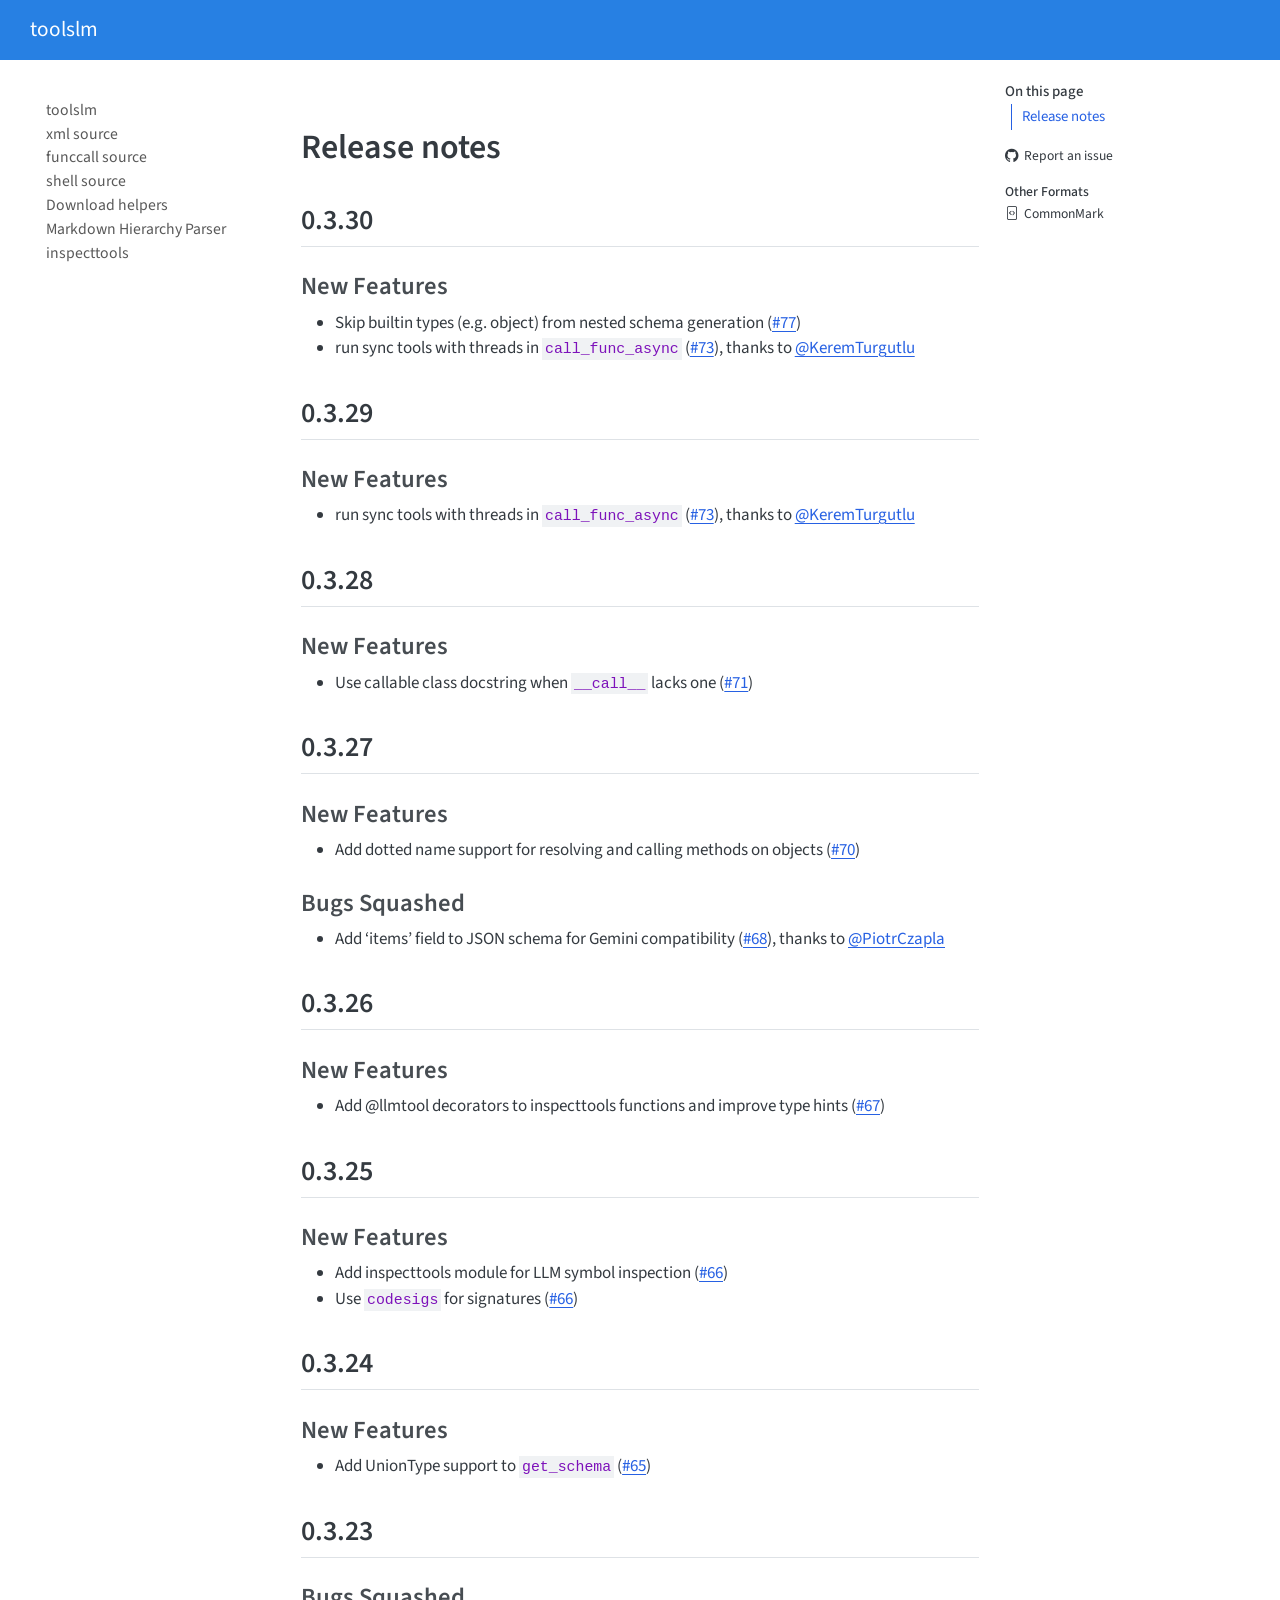
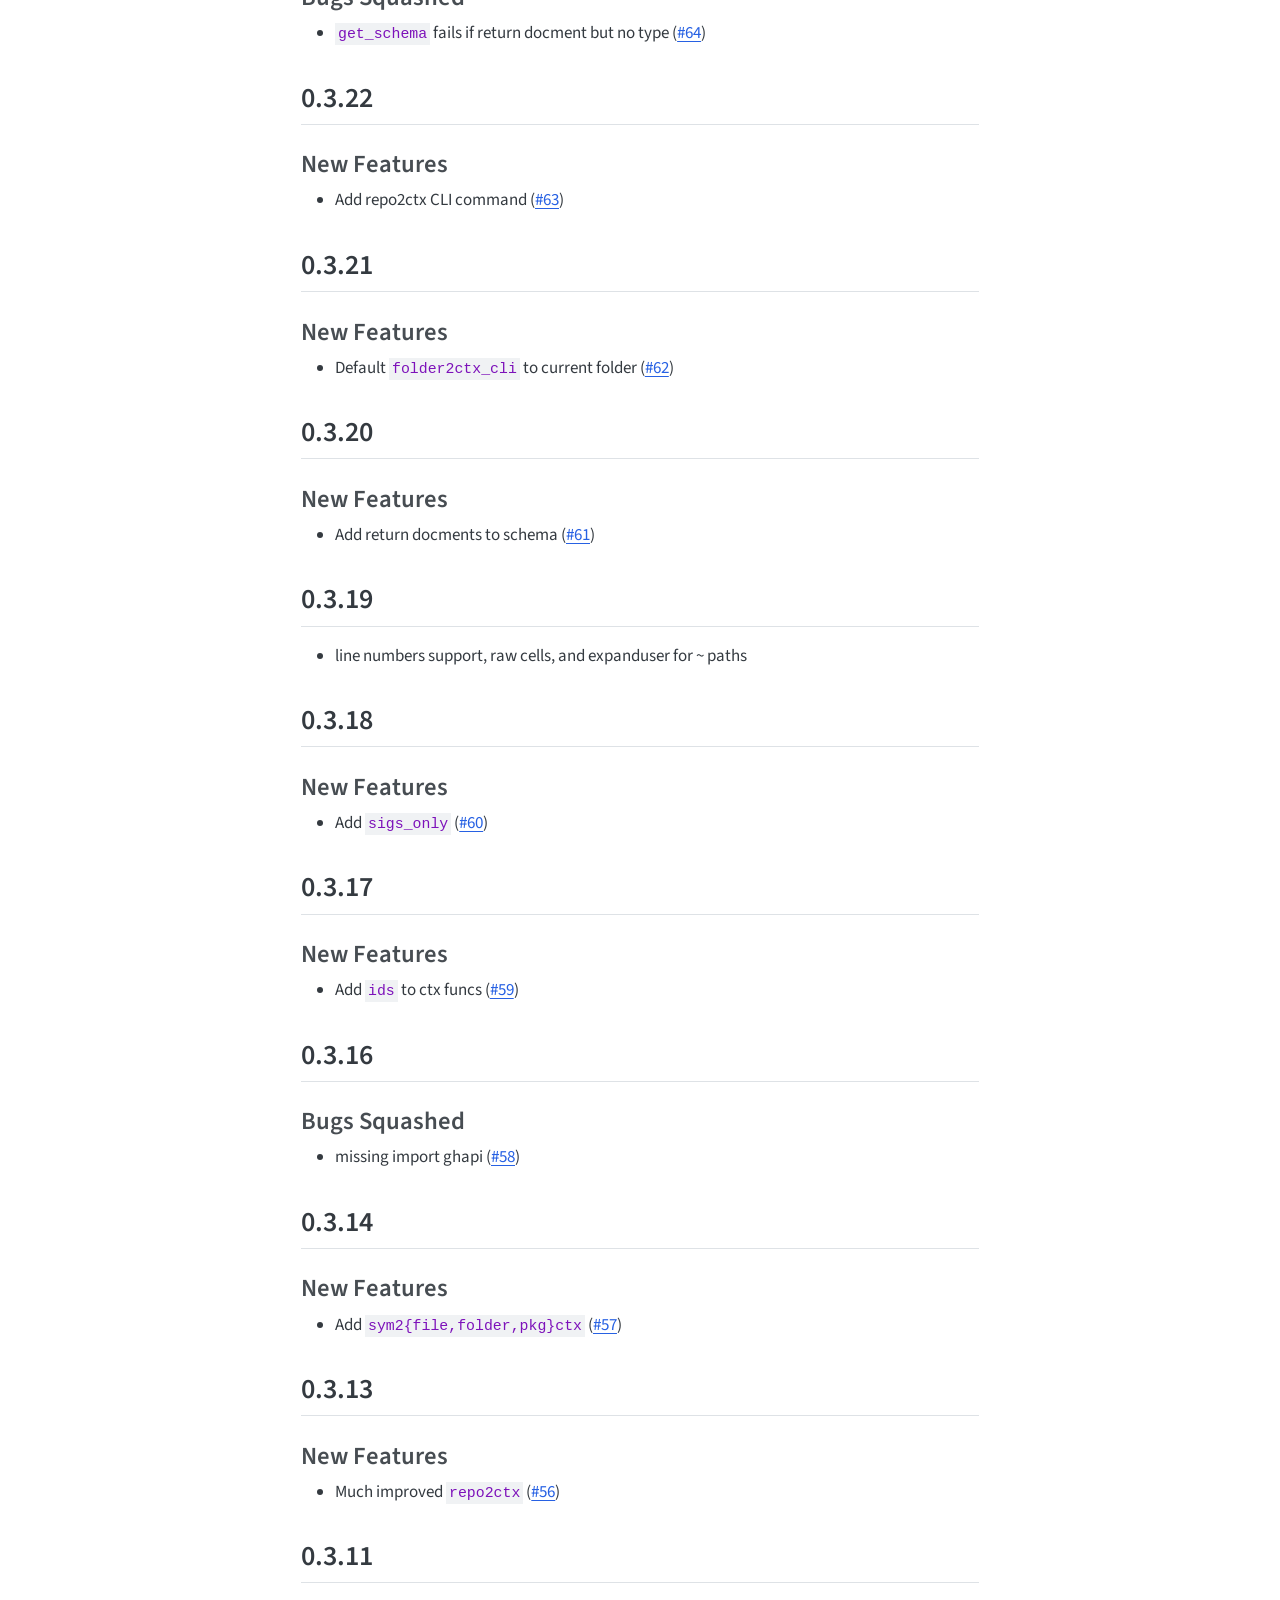
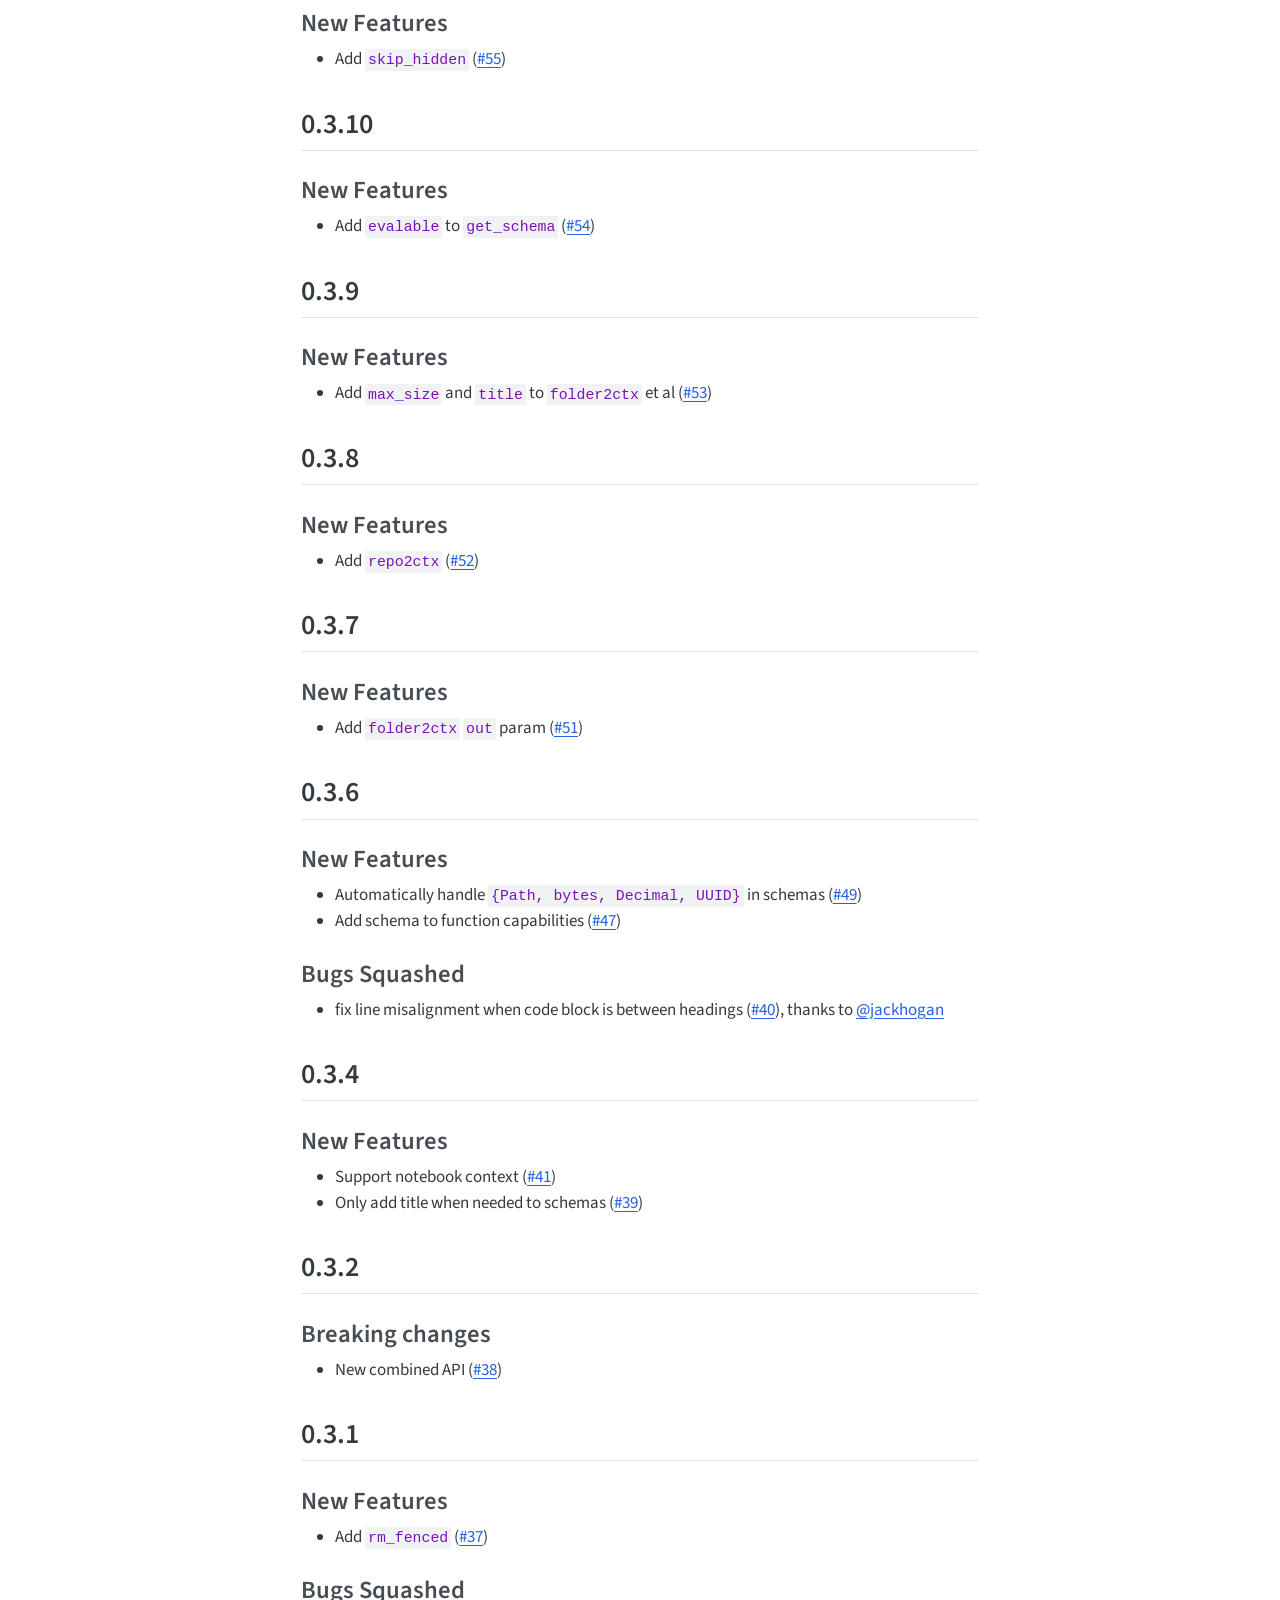
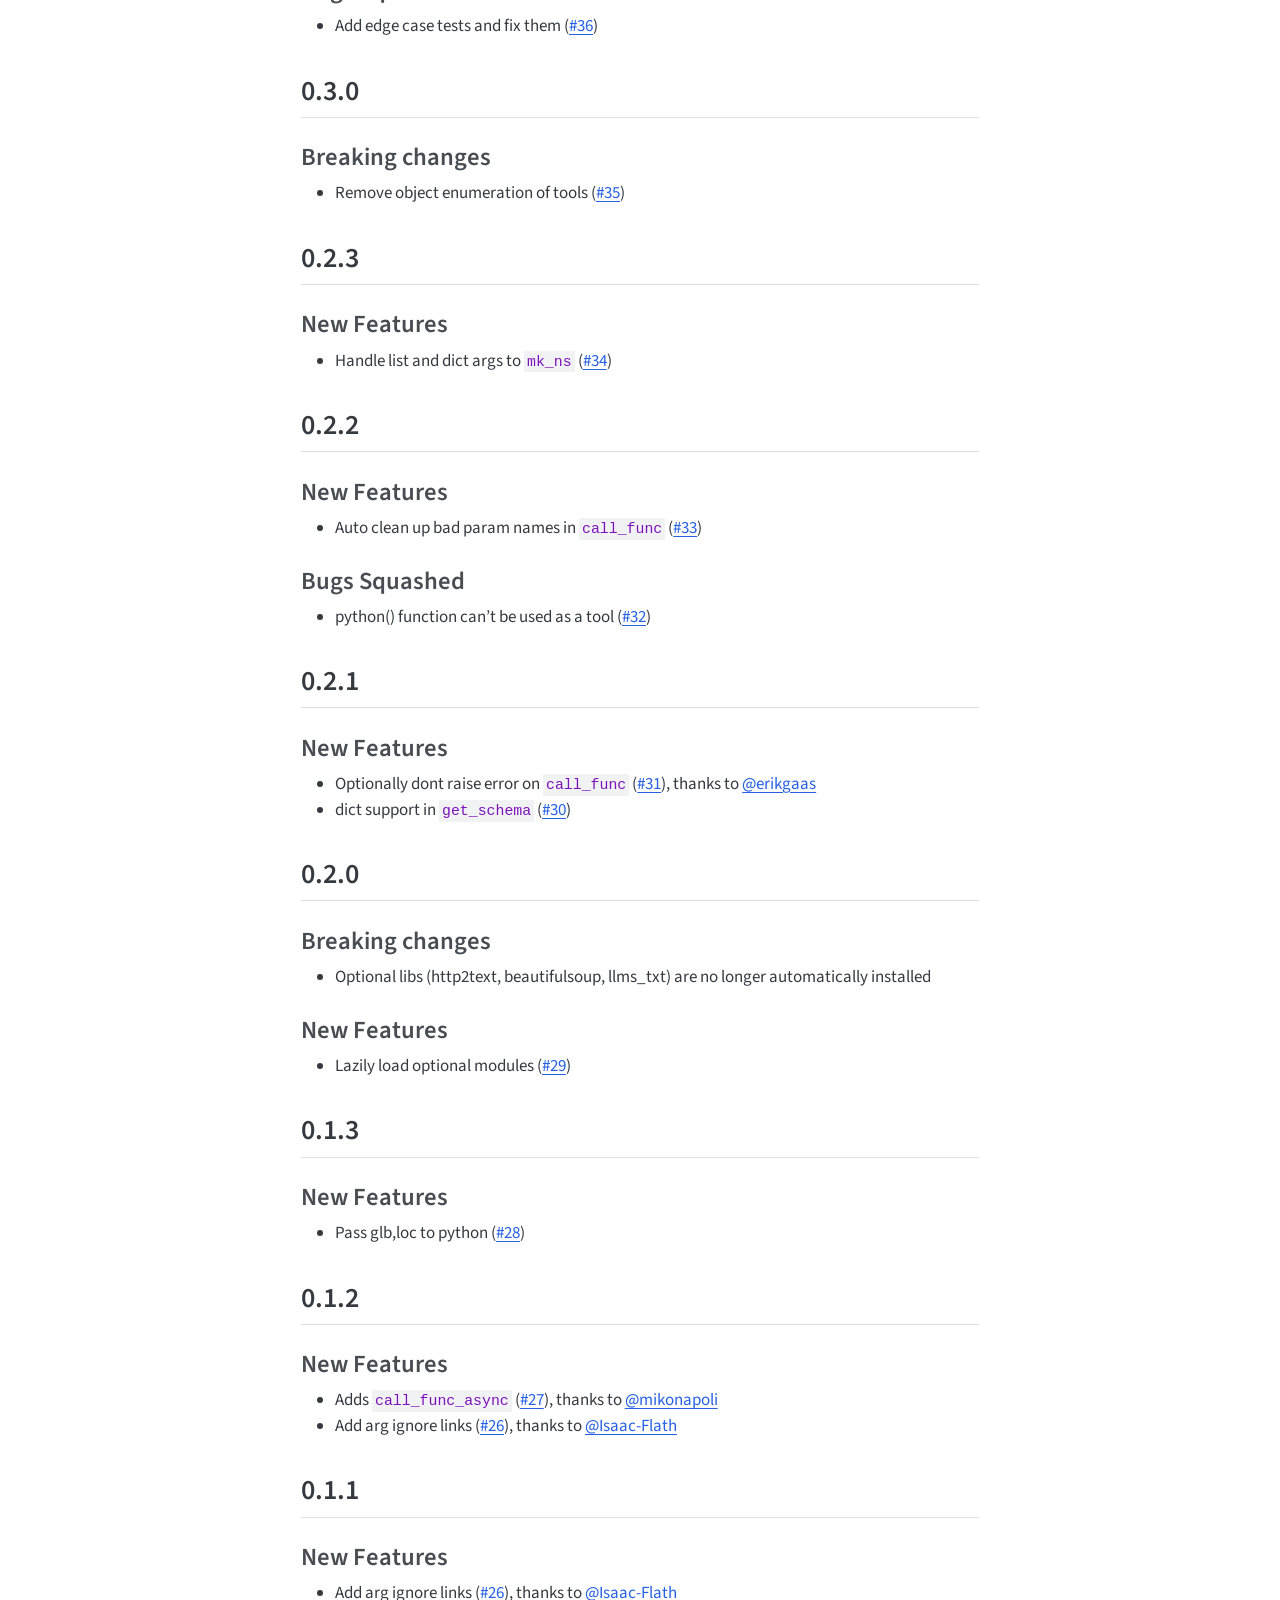
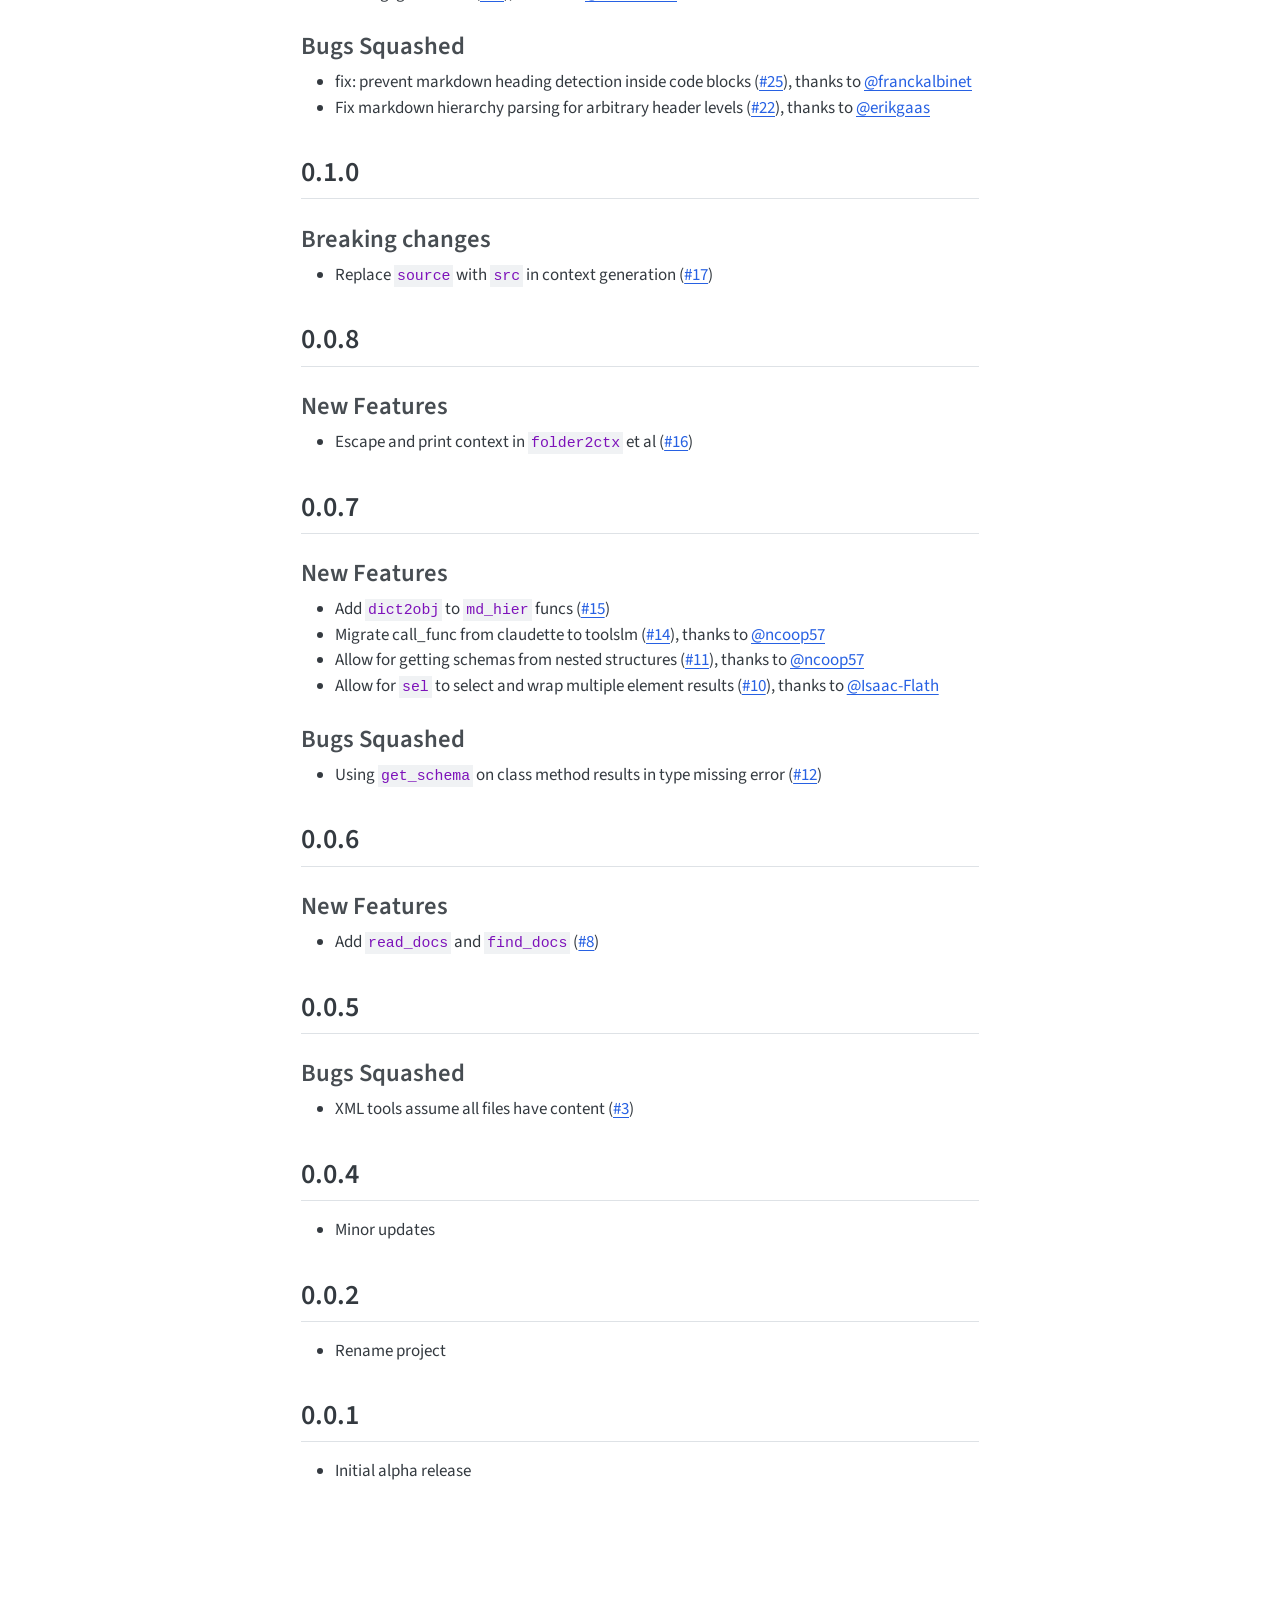
==== commit e24bf5b3: "deploy: 76f67223ee456255be3d175c486b012c429dd417" ====
--- a/CHANGELOG.html
+++ b/CHANGELOG.html
@@ -40,7 +40,7 @@
 <link href="site_libs/quarto-html/quarto-syntax-highlighting-ed96de9b727972fe78a7b5d16c58bf87.css" rel="stylesheet" id="quarto-text-highlighting-styles">
 <script src="site_libs/bootstrap/bootstrap.min.js"></script>
 <link href="site_libs/bootstrap/bootstrap-icons.css" rel="stylesheet">
-<link href="site_libs/bootstrap/bootstrap-000f0825b9c55ed21d14970d810c14a9.min.css" rel="stylesheet" append-hash="true" id="quarto-bootstrap" data-mode="light">
+<link href="site_libs/bootstrap/bootstrap-baedc78cbf92349237790bf011c153e8.min.css" rel="stylesheet" append-hash="true" id="quarto-bootstrap" data-mode="light">
 <script id="quarto-search-options" type="application/json">{
   "location": "navbar",
   "copy-button": false,
@@ -164,161 +164,169 @@
   <ul>
   <li><a href="#release-notes" id="toc-release-notes" class="nav-link active" data-scroll-target="#release-notes">Release notes</a>
   <ul class="collapse">
-  <li><a href="#section" id="toc-section" class="nav-link" data-scroll-target="#section">0.3.28</a>
+  <li><a href="#section" id="toc-section" class="nav-link" data-scroll-target="#section">0.3.30</a>
   <ul class="collapse">
   <li><a href="#new-features" id="toc-new-features" class="nav-link" data-scroll-target="#new-features">New Features</a></li>
   </ul></li>
-  <li><a href="#section-1" id="toc-section-1" class="nav-link" data-scroll-target="#section-1">0.3.27</a>
+  <li><a href="#section-1" id="toc-section-1" class="nav-link" data-scroll-target="#section-1">0.3.29</a>
   <ul class="collapse">
   <li><a href="#new-features-1" id="toc-new-features-1" class="nav-link" data-scroll-target="#new-features-1">New Features</a></li>
+  </ul></li>
+  <li><a href="#section-2" id="toc-section-2" class="nav-link" data-scroll-target="#section-2">0.3.28</a>
+  <ul class="collapse">
+  <li><a href="#new-features-2" id="toc-new-features-2" class="nav-link" data-scroll-target="#new-features-2">New Features</a></li>
+  </ul></li>
+  <li><a href="#section-3" id="toc-section-3" class="nav-link" data-scroll-target="#section-3">0.3.27</a>
+  <ul class="collapse">
+  <li><a href="#new-features-3" id="toc-new-features-3" class="nav-link" data-scroll-target="#new-features-3">New Features</a></li>
   <li><a href="#bugs-squashed" id="toc-bugs-squashed" class="nav-link" data-scroll-target="#bugs-squashed">Bugs Squashed</a></li>
   </ul></li>
-  <li><a href="#section-2" id="toc-section-2" class="nav-link" data-scroll-target="#section-2">0.3.26</a>
-  <ul class="collapse">
-  <li><a href="#new-features-2" id="toc-new-features-2" class="nav-link" data-scroll-target="#new-features-2">New Features</a></li>
-  </ul></li>
-  <li><a href="#section-3" id="toc-section-3" class="nav-link" data-scroll-target="#section-3">0.3.25</a>
-  <ul class="collapse">
-  <li><a href="#new-features-3" id="toc-new-features-3" class="nav-link" data-scroll-target="#new-features-3">New Features</a></li>
-  </ul></li>
-  <li><a href="#section-4" id="toc-section-4" class="nav-link" data-scroll-target="#section-4">0.3.24</a>
+  <li><a href="#section-4" id="toc-section-4" class="nav-link" data-scroll-target="#section-4">0.3.26</a>
   <ul class="collapse">
   <li><a href="#new-features-4" id="toc-new-features-4" class="nav-link" data-scroll-target="#new-features-4">New Features</a></li>
   </ul></li>
-  <li><a href="#section-5" id="toc-section-5" class="nav-link" data-scroll-target="#section-5">0.3.23</a>
+  <li><a href="#section-5" id="toc-section-5" class="nav-link" data-scroll-target="#section-5">0.3.25</a>
+  <ul class="collapse">
+  <li><a href="#new-features-5" id="toc-new-features-5" class="nav-link" data-scroll-target="#new-features-5">New Features</a></li>
+  </ul></li>
+  <li><a href="#section-6" id="toc-section-6" class="nav-link" data-scroll-target="#section-6">0.3.24</a>
+  <ul class="collapse">
+  <li><a href="#new-features-6" id="toc-new-features-6" class="nav-link" data-scroll-target="#new-features-6">New Features</a></li>
+  </ul></li>
+  <li><a href="#section-7" id="toc-section-7" class="nav-link" data-scroll-target="#section-7">0.3.23</a>
   <ul class="collapse">
   <li><a href="#bugs-squashed-1" id="toc-bugs-squashed-1" class="nav-link" data-scroll-target="#bugs-squashed-1">Bugs Squashed</a></li>
   </ul></li>
-  <li><a href="#section-6" id="toc-section-6" class="nav-link" data-scroll-target="#section-6">0.3.22</a>
-  <ul class="collapse">
-  <li><a href="#new-features-5" id="toc-new-features-5" class="nav-link" data-scroll-target="#new-features-5">New Features</a></li>
-  </ul></li>
-  <li><a href="#section-7" id="toc-section-7" class="nav-link" data-scroll-target="#section-7">0.3.21</a>
-  <ul class="collapse">
-  <li><a href="#new-features-6" id="toc-new-features-6" class="nav-link" data-scroll-target="#new-features-6">New Features</a></li>
-  </ul></li>
-  <li><a href="#section-8" id="toc-section-8" class="nav-link" data-scroll-target="#section-8">0.3.20</a>
+  <li><a href="#section-8" id="toc-section-8" class="nav-link" data-scroll-target="#section-8">0.3.22</a>
   <ul class="collapse">
   <li><a href="#new-features-7" id="toc-new-features-7" class="nav-link" data-scroll-target="#new-features-7">New Features</a></li>
   </ul></li>
-  <li><a href="#section-9" id="toc-section-9" class="nav-link" data-scroll-target="#section-9">0.3.19</a></li>
-  <li><a href="#section-10" id="toc-section-10" class="nav-link" data-scroll-target="#section-10">0.3.18</a>
+  <li><a href="#section-9" id="toc-section-9" class="nav-link" data-scroll-target="#section-9">0.3.21</a>
   <ul class="collapse">
   <li><a href="#new-features-8" id="toc-new-features-8" class="nav-link" data-scroll-target="#new-features-8">New Features</a></li>
   </ul></li>
-  <li><a href="#section-11" id="toc-section-11" class="nav-link" data-scroll-target="#section-11">0.3.17</a>
+  <li><a href="#section-10" id="toc-section-10" class="nav-link" data-scroll-target="#section-10">0.3.20</a>
   <ul class="collapse">
   <li><a href="#new-features-9" id="toc-new-features-9" class="nav-link" data-scroll-target="#new-features-9">New Features</a></li>
   </ul></li>
-  <li><a href="#section-12" id="toc-section-12" class="nav-link" data-scroll-target="#section-12">0.3.16</a>
+  <li><a href="#section-11" id="toc-section-11" class="nav-link" data-scroll-target="#section-11">0.3.19</a></li>
+  <li><a href="#section-12" id="toc-section-12" class="nav-link" data-scroll-target="#section-12">0.3.18</a>
+  <ul class="collapse">
+  <li><a href="#new-features-10" id="toc-new-features-10" class="nav-link" data-scroll-target="#new-features-10">New Features</a></li>
+  </ul></li>
+  <li><a href="#section-13" id="toc-section-13" class="nav-link" data-scroll-target="#section-13">0.3.17</a>
+  <ul class="collapse">
+  <li><a href="#new-features-11" id="toc-new-features-11" class="nav-link" data-scroll-target="#new-features-11">New Features</a></li>
+  </ul></li>
+  <li><a href="#section-14" id="toc-section-14" class="nav-link" data-scroll-target="#section-14">0.3.16</a>
   <ul class="collapse">
   <li><a href="#bugs-squashed-2" id="toc-bugs-squashed-2" class="nav-link" data-scroll-target="#bugs-squashed-2">Bugs Squashed</a></li>
   </ul></li>
-  <li><a href="#section-13" id="toc-section-13" class="nav-link" data-scroll-target="#section-13">0.3.14</a>
-  <ul class="collapse">
-  <li><a href="#new-features-10" id="toc-new-features-10" class="nav-link" data-scroll-target="#new-features-10">New Features</a></li>
-  </ul></li>
-  <li><a href="#section-14" id="toc-section-14" class="nav-link" data-scroll-target="#section-14">0.3.13</a>
-  <ul class="collapse">
-  <li><a href="#new-features-11" id="toc-new-features-11" class="nav-link" data-scroll-target="#new-features-11">New Features</a></li>
-  </ul></li>
-  <li><a href="#section-15" id="toc-section-15" class="nav-link" data-scroll-target="#section-15">0.3.11</a>
+  <li><a href="#section-15" id="toc-section-15" class="nav-link" data-scroll-target="#section-15">0.3.14</a>
   <ul class="collapse">
   <li><a href="#new-features-12" id="toc-new-features-12" class="nav-link" data-scroll-target="#new-features-12">New Features</a></li>
   </ul></li>
-  <li><a href="#section-16" id="toc-section-16" class="nav-link" data-scroll-target="#section-16">0.3.10</a>
+  <li><a href="#section-16" id="toc-section-16" class="nav-link" data-scroll-target="#section-16">0.3.13</a>
   <ul class="collapse">
   <li><a href="#new-features-13" id="toc-new-features-13" class="nav-link" data-scroll-target="#new-features-13">New Features</a></li>
   </ul></li>
-  <li><a href="#section-17" id="toc-section-17" class="nav-link" data-scroll-target="#section-17">0.3.9</a>
+  <li><a href="#section-17" id="toc-section-17" class="nav-link" data-scroll-target="#section-17">0.3.11</a>
   <ul class="collapse">
   <li><a href="#new-features-14" id="toc-new-features-14" class="nav-link" data-scroll-target="#new-features-14">New Features</a></li>
   </ul></li>
-  <li><a href="#section-18" id="toc-section-18" class="nav-link" data-scroll-target="#section-18">0.3.8</a>
+  <li><a href="#section-18" id="toc-section-18" class="nav-link" data-scroll-target="#section-18">0.3.10</a>
   <ul class="collapse">
   <li><a href="#new-features-15" id="toc-new-features-15" class="nav-link" data-scroll-target="#new-features-15">New Features</a></li>
   </ul></li>
-  <li><a href="#section-19" id="toc-section-19" class="nav-link" data-scroll-target="#section-19">0.3.7</a>
+  <li><a href="#section-19" id="toc-section-19" class="nav-link" data-scroll-target="#section-19">0.3.9</a>
   <ul class="collapse">
   <li><a href="#new-features-16" id="toc-new-features-16" class="nav-link" data-scroll-target="#new-features-16">New Features</a></li>
   </ul></li>
-  <li><a href="#section-20" id="toc-section-20" class="nav-link" data-scroll-target="#section-20">0.3.6</a>
+  <li><a href="#section-20" id="toc-section-20" class="nav-link" data-scroll-target="#section-20">0.3.8</a>
   <ul class="collapse">
   <li><a href="#new-features-17" id="toc-new-features-17" class="nav-link" data-scroll-target="#new-features-17">New Features</a></li>
+  </ul></li>
+  <li><a href="#section-21" id="toc-section-21" class="nav-link" data-scroll-target="#section-21">0.3.7</a>
+  <ul class="collapse">
+  <li><a href="#new-features-18" id="toc-new-features-18" class="nav-link" data-scroll-target="#new-features-18">New Features</a></li>
+  </ul></li>
+  <li><a href="#section-22" id="toc-section-22" class="nav-link" data-scroll-target="#section-22">0.3.6</a>
+  <ul class="collapse">
+  <li><a href="#new-features-19" id="toc-new-features-19" class="nav-link" data-scroll-target="#new-features-19">New Features</a></li>
   <li><a href="#bugs-squashed-3" id="toc-bugs-squashed-3" class="nav-link" data-scroll-target="#bugs-squashed-3">Bugs Squashed</a></li>
   </ul></li>
-  <li><a href="#section-21" id="toc-section-21" class="nav-link" data-scroll-target="#section-21">0.3.4</a>
-  <ul class="collapse">
-  <li><a href="#new-features-18" id="toc-new-features-18" class="nav-link" data-scroll-target="#new-features-18">New Features</a></li>
-  </ul></li>
-  <li><a href="#section-22" id="toc-section-22" class="nav-link" data-scroll-target="#section-22">0.3.2</a>
+  <li><a href="#section-23" id="toc-section-23" class="nav-link" data-scroll-target="#section-23">0.3.4</a>
+  <ul class="collapse">
+  <li><a href="#new-features-20" id="toc-new-features-20" class="nav-link" data-scroll-target="#new-features-20">New Features</a></li>
+  </ul></li>
+  <li><a href="#section-24" id="toc-section-24" class="nav-link" data-scroll-target="#section-24">0.3.2</a>
   <ul class="collapse">
   <li><a href="#breaking-changes" id="toc-breaking-changes" class="nav-link" data-scroll-target="#breaking-changes">Breaking changes</a></li>
   </ul></li>
-  <li><a href="#section-23" id="toc-section-23" class="nav-link" data-scroll-target="#section-23">0.3.1</a>
-  <ul class="collapse">
-  <li><a href="#new-features-19" id="toc-new-features-19" class="nav-link" data-scroll-target="#new-features-19">New Features</a></li>
+  <li><a href="#section-25" id="toc-section-25" class="nav-link" data-scroll-target="#section-25">0.3.1</a>
+  <ul class="collapse">
+  <li><a href="#new-features-21" id="toc-new-features-21" class="nav-link" data-scroll-target="#new-features-21">New Features</a></li>
   <li><a href="#bugs-squashed-4" id="toc-bugs-squashed-4" class="nav-link" data-scroll-target="#bugs-squashed-4">Bugs Squashed</a></li>
   </ul></li>
-  <li><a href="#section-24" id="toc-section-24" class="nav-link" data-scroll-target="#section-24">0.3.0</a>
+  <li><a href="#section-26" id="toc-section-26" class="nav-link" data-scroll-target="#section-26">0.3.0</a>
   <ul class="collapse">
   <li><a href="#breaking-changes-1" id="toc-breaking-changes-1" class="nav-link" data-scroll-target="#breaking-changes-1">Breaking changes</a></li>
   </ul></li>
-  <li><a href="#section-25" id="toc-section-25" class="nav-link" data-scroll-target="#section-25">0.2.3</a>
-  <ul class="collapse">
-  <li><a href="#new-features-20" id="toc-new-features-20" class="nav-link" data-scroll-target="#new-features-20">New Features</a></li>
-  </ul></li>
-  <li><a href="#section-26" id="toc-section-26" class="nav-link" data-scroll-target="#section-26">0.2.2</a>
-  <ul class="collapse">
-  <li><a href="#new-features-21" id="toc-new-features-21" class="nav-link" data-scroll-target="#new-features-21">New Features</a></li>
+  <li><a href="#section-27" id="toc-section-27" class="nav-link" data-scroll-target="#section-27">0.2.3</a>
+  <ul class="collapse">
+  <li><a href="#new-features-22" id="toc-new-features-22" class="nav-link" data-scroll-target="#new-features-22">New Features</a></li>
+  </ul></li>
+  <li><a href="#section-28" id="toc-section-28" class="nav-link" data-scroll-target="#section-28">0.2.2</a>
+  <ul class="collapse">
+  <li><a href="#new-features-23" id="toc-new-features-23" class="nav-link" data-scroll-target="#new-features-23">New Features</a></li>
   <li><a href="#bugs-squashed-5" id="toc-bugs-squashed-5" class="nav-link" data-scroll-target="#bugs-squashed-5">Bugs Squashed</a></li>
   </ul></li>
-  <li><a href="#section-27" id="toc-section-27" class="nav-link" data-scroll-target="#section-27">0.2.1</a>
-  <ul class="collapse">
-  <li><a href="#new-features-22" id="toc-new-features-22" class="nav-link" data-scroll-target="#new-features-22">New Features</a></li>
-  </ul></li>
-  <li><a href="#section-28" id="toc-section-28" class="nav-link" data-scroll-target="#section-28">0.2.0</a>
+  <li><a href="#section-29" id="toc-section-29" class="nav-link" data-scroll-target="#section-29">0.2.1</a>
+  <ul class="collapse">
+  <li><a href="#new-features-24" id="toc-new-features-24" class="nav-link" data-scroll-target="#new-features-24">New Features</a></li>
+  </ul></li>
+  <li><a href="#section-30" id="toc-section-30" class="nav-link" data-scroll-target="#section-30">0.2.0</a>
   <ul class="collapse">
   <li><a href="#breaking-changes-2" id="toc-breaking-changes-2" class="nav-link" data-scroll-target="#breaking-changes-2">Breaking changes</a></li>
-  <li><a href="#new-features-23" id="toc-new-features-23" class="nav-link" data-scroll-target="#new-features-23">New Features</a></li>
-  </ul></li>
-  <li><a href="#section-29" id="toc-section-29" class="nav-link" data-scroll-target="#section-29">0.1.3</a>
-  <ul class="collapse">
-  <li><a href="#new-features-24" id="toc-new-features-24" class="nav-link" data-scroll-target="#new-features-24">New Features</a></li>
-  </ul></li>
-  <li><a href="#section-30" id="toc-section-30" class="nav-link" data-scroll-target="#section-30">0.1.2</a>
-  <ul class="collapse">
   <li><a href="#new-features-25" id="toc-new-features-25" class="nav-link" data-scroll-target="#new-features-25">New Features</a></li>
   </ul></li>
-  <li><a href="#section-31" id="toc-section-31" class="nav-link" data-scroll-target="#section-31">0.1.1</a>
+  <li><a href="#section-31" id="toc-section-31" class="nav-link" data-scroll-target="#section-31">0.1.3</a>
   <ul class="collapse">
   <li><a href="#new-features-26" id="toc-new-features-26" class="nav-link" data-scroll-target="#new-features-26">New Features</a></li>
+  </ul></li>
+  <li><a href="#section-32" id="toc-section-32" class="nav-link" data-scroll-target="#section-32">0.1.2</a>
+  <ul class="collapse">
+  <li><a href="#new-features-27" id="toc-new-features-27" class="nav-link" data-scroll-target="#new-features-27">New Features</a></li>
+  </ul></li>
+  <li><a href="#section-33" id="toc-section-33" class="nav-link" data-scroll-target="#section-33">0.1.1</a>
+  <ul class="collapse">
+  <li><a href="#new-features-28" id="toc-new-features-28" class="nav-link" data-scroll-target="#new-features-28">New Features</a></li>
   <li><a href="#bugs-squashed-6" id="toc-bugs-squashed-6" class="nav-link" data-scroll-target="#bugs-squashed-6">Bugs Squashed</a></li>
   </ul></li>
-  <li><a href="#section-32" id="toc-section-32" class="nav-link" data-scroll-target="#section-32">0.1.0</a>
+  <li><a href="#section-34" id="toc-section-34" class="nav-link" data-scroll-target="#section-34">0.1.0</a>
   <ul class="collapse">
   <li><a href="#breaking-changes-3" id="toc-breaking-changes-3" class="nav-link" data-scroll-target="#breaking-changes-3">Breaking changes</a></li>
   </ul></li>
-  <li><a href="#section-33" id="toc-section-33" class="nav-link" data-scroll-target="#section-33">0.0.8</a>
-  <ul class="collapse">
-  <li><a href="#new-features-27" id="toc-new-features-27" class="nav-link" data-scroll-target="#new-features-27">New Features</a></li>
-  </ul></li>
-  <li><a href="#section-34" id="toc-section-34" class="nav-link" data-scroll-target="#section-34">0.0.7</a>
-  <ul class="collapse">
-  <li><a href="#new-features-28" id="toc-new-features-28" class="nav-link" data-scroll-target="#new-features-28">New Features</a></li>
+  <li><a href="#section-35" id="toc-section-35" class="nav-link" data-scroll-target="#section-35">0.0.8</a>
+  <ul class="collapse">
+  <li><a href="#new-features-29" id="toc-new-features-29" class="nav-link" data-scroll-target="#new-features-29">New Features</a></li>
+  </ul></li>
+  <li><a href="#section-36" id="toc-section-36" class="nav-link" data-scroll-target="#section-36">0.0.7</a>
+  <ul class="collapse">
+  <li><a href="#new-features-30" id="toc-new-features-30" class="nav-link" data-scroll-target="#new-features-30">New Features</a></li>
   <li><a href="#bugs-squashed-7" id="toc-bugs-squashed-7" class="nav-link" data-scroll-target="#bugs-squashed-7">Bugs Squashed</a></li>
   </ul></li>
-  <li><a href="#section-35" id="toc-section-35" class="nav-link" data-scroll-target="#section-35">0.0.6</a>
-  <ul class="collapse">
-  <li><a href="#new-features-29" id="toc-new-features-29" class="nav-link" data-scroll-target="#new-features-29">New Features</a></li>
-  </ul></li>
-  <li><a href="#section-36" id="toc-section-36" class="nav-link" data-scroll-target="#section-36">0.0.5</a>
+  <li><a href="#section-37" id="toc-section-37" class="nav-link" data-scroll-target="#section-37">0.0.6</a>
+  <ul class="collapse">
+  <li><a href="#new-features-31" id="toc-new-features-31" class="nav-link" data-scroll-target="#new-features-31">New Features</a></li>
+  </ul></li>
+  <li><a href="#section-38" id="toc-section-38" class="nav-link" data-scroll-target="#section-38">0.0.5</a>
   <ul class="collapse">
   <li><a href="#bugs-squashed-8" id="toc-bugs-squashed-8" class="nav-link" data-scroll-target="#bugs-squashed-8">Bugs Squashed</a></li>
   </ul></li>
-  <li><a href="#section-37" id="toc-section-37" class="nav-link" data-scroll-target="#section-37">0.0.4</a></li>
-  <li><a href="#section-38" id="toc-section-38" class="nav-link" data-scroll-target="#section-38">0.0.2</a></li>
-  <li><a href="#section-39" id="toc-section-39" class="nav-link" data-scroll-target="#section-39">0.0.1</a></li>
+  <li><a href="#section-39" id="toc-section-39" class="nav-link" data-scroll-target="#section-39">0.0.4</a></li>
+  <li><a href="#section-40" id="toc-section-40" class="nav-link" data-scroll-target="#section-40">0.0.2</a></li>
+  <li><a href="#section-41" id="toc-section-41" class="nav-link" data-scroll-target="#section-41">0.0.1</a></li>
   </ul></li>
   </ul>
 <div class="toc-actions"><ul><li><a href="https://github.com/AnswerDotAI/toolslm/issues/new" class="toc-action"><i class="bi bi-github"></i>Report an issue</a></li></ul></div><div class="quarto-alternate-formats"><h2>Other Formats</h2><ul><li><a href="CHANGELOG-commonmark.md"><i class="bi bi-file-code"></i>CommonMark</a></li></ul></div></nav>
@@ -333,19 +341,38 @@
 <h1>Release notes</h1>
 <!-- do not remove -->
 <section id="section" class="level2">
-<h2 class="anchored" data-anchor-id="section">0.3.28</h2>
+<h2 class="anchored" data-anchor-id="section">0.3.30</h2>
 <section id="new-features" class="level3">
 <h3 class="anchored" data-anchor-id="new-features">New Features</h3>
 <ul>
-<li>Use callable class docstring when <code>__call__</code> lacks one (<a href="https://github.com/AnswerDotAI/toolslm/issues/71">#71</a>)</li>
+<li>Skip builtin types (e.g.&nbsp;object) from nested schema generation (<a href="https://github.com/AnswerDotAI/toolslm/issues/77">#77</a>)</li>
+<li>run sync tools with threads in <code>call_func_async</code> (<a href="https://github.com/AnswerDotAI/toolslm/pull/73">#73</a>), thanks to <a href="https://github.com/KeremTurgutlu"><span class="citation" data-cites="KeremTurgutlu">@KeremTurgutlu</span></a></li>
 </ul>
 </section>
 </section>
 <section id="section-1" class="level2">
-<h2 class="anchored" data-anchor-id="section-1">0.3.27</h2>
+<h2 class="anchored" data-anchor-id="section-1">0.3.29</h2>
 <section id="new-features-1" class="level3">
 <h3 class="anchored" data-anchor-id="new-features-1">New Features</h3>
 <ul>
+<li>run sync tools with threads in <code>call_func_async</code> (<a href="https://github.com/AnswerDotAI/toolslm/pull/73">#73</a>), thanks to <a href="https://github.com/KeremTurgutlu"><span class="citation" data-cites="KeremTurgutlu">@KeremTurgutlu</span></a></li>
+</ul>
+</section>
+</section>
+<section id="section-2" class="level2">
+<h2 class="anchored" data-anchor-id="section-2">0.3.28</h2>
+<section id="new-features-2" class="level3">
+<h3 class="anchored" data-anchor-id="new-features-2">New Features</h3>
+<ul>
+<li>Use callable class docstring when <code>__call__</code> lacks one (<a href="https://github.com/AnswerDotAI/toolslm/issues/71">#71</a>)</li>
+</ul>
+</section>
+</section>
+<section id="section-3" class="level2">
+<h2 class="anchored" data-anchor-id="section-3">0.3.27</h2>
+<section id="new-features-3" class="level3">
+<h3 class="anchored" data-anchor-id="new-features-3">New Features</h3>
+<ul>
 <li>Add dotted name support for resolving and calling methods on objects (<a href="https://github.com/AnswerDotAI/toolslm/issues/70">#70</a>)</li>
 </ul>
 </section>
@@ -356,36 +383,36 @@
 </ul>
 </section>
 </section>
-<section id="section-2" class="level2">
-<h2 class="anchored" data-anchor-id="section-2">0.3.26</h2>
-<section id="new-features-2" class="level3">
-<h3 class="anchored" data-anchor-id="new-features-2">New Features</h3>
+<section id="section-4" class="level2">
+<h2 class="anchored" data-anchor-id="section-4">0.3.26</h2>
+<section id="new-features-4" class="level3">
+<h3 class="anchored" data-anchor-id="new-features-4">New Features</h3>
 <ul>
 <li>Add <span class="citation" data-cites="llmtool">@llmtool</span> decorators to inspecttools functions and improve type hints (<a href="https://github.com/AnswerDotAI/toolslm/issues/67">#67</a>)</li>
 </ul>
 </section>
 </section>
-<section id="section-3" class="level2">
-<h2 class="anchored" data-anchor-id="section-3">0.3.25</h2>
-<section id="new-features-3" class="level3">
-<h3 class="anchored" data-anchor-id="new-features-3">New Features</h3>
+<section id="section-5" class="level2">
+<h2 class="anchored" data-anchor-id="section-5">0.3.25</h2>
+<section id="new-features-5" class="level3">
+<h3 class="anchored" data-anchor-id="new-features-5">New Features</h3>
 <ul>
 <li>Add inspecttools module for LLM symbol inspection (<a href="https://github.com/AnswerDotAI/toolslm/issues/66">#66</a>)</li>
 <li>Use <code>codesigs</code> for signatures (<a href="https://github.com/AnswerDotAI/toolslm/issues/66">#66</a>)</li>
 </ul>
 </section>
 </section>
-<section id="section-4" class="level2">
-<h2 class="anchored" data-anchor-id="section-4">0.3.24</h2>
-<section id="new-features-4" class="level3">
-<h3 class="anchored" data-anchor-id="new-features-4">New Features</h3>
+<section id="section-6" class="level2">
+<h2 class="anchored" data-anchor-id="section-6">0.3.24</h2>
+<section id="new-features-6" class="level3">
+<h3 class="anchored" data-anchor-id="new-features-6">New Features</h3>
 <ul>
 <li>Add UnionType support to <code>get_schema</code> (<a href="https://github.com/AnswerDotAI/toolslm/issues/65">#65</a>)</li>
 </ul>
 </section>
 </section>
-<section id="section-5" class="level2">
-<h2 class="anchored" data-anchor-id="section-5">0.3.23</h2>
+<section id="section-7" class="level2">
+<h2 class="anchored" data-anchor-id="section-7">0.3.23</h2>
 <section id="bugs-squashed-1" class="level3">
 <h3 class="anchored" data-anchor-id="bugs-squashed-1">Bugs Squashed</h3>
 <ul>
@@ -393,59 +420,59 @@
 </ul>
 </section>
 </section>
-<section id="section-6" class="level2">
-<h2 class="anchored" data-anchor-id="section-6">0.3.22</h2>
-<section id="new-features-5" class="level3">
-<h3 class="anchored" data-anchor-id="new-features-5">New Features</h3>
-<ul>
-<li>Add repo2ctx CLI command (<a href="https://github.com/AnswerDotAI/toolslm/issues/63">#63</a>)</li>
-</ul>
-</section>
-</section>
-<section id="section-7" class="level2">
-<h2 class="anchored" data-anchor-id="section-7">0.3.21</h2>
-<section id="new-features-6" class="level3">
-<h3 class="anchored" data-anchor-id="new-features-6">New Features</h3>
-<ul>
-<li>Default <code>folder2ctx_cli</code> to current folder (<a href="https://github.com/AnswerDotAI/toolslm/issues/62">#62</a>)</li>
-</ul>
-</section>
-</section>
 <section id="section-8" class="level2">
-<h2 class="anchored" data-anchor-id="section-8">0.3.20</h2>
+<h2 class="anchored" data-anchor-id="section-8">0.3.22</h2>
 <section id="new-features-7" class="level3">
 <h3 class="anchored" data-anchor-id="new-features-7">New Features</h3>
 <ul>
-<li>Add return docments to schema (<a href="https://github.com/AnswerDotAI/toolslm/issues/61">#61</a>)</li>
+<li>Add repo2ctx CLI command (<a href="https://github.com/AnswerDotAI/toolslm/issues/63">#63</a>)</li>
 </ul>
 </section>
 </section>
 <section id="section-9" class="level2">
-<h2 class="anchored" data-anchor-id="section-9">0.3.19</h2>
-<ul>
-<li>line numbers support, raw cells, and expanduser for ~ paths</li>
-</ul>
-</section>
-<section id="section-10" class="level2">
-<h2 class="anchored" data-anchor-id="section-10">0.3.18</h2>
+<h2 class="anchored" data-anchor-id="section-9">0.3.21</h2>
 <section id="new-features-8" class="level3">
 <h3 class="anchored" data-anchor-id="new-features-8">New Features</h3>
 <ul>
-<li>Add <code>sigs_only</code> (<a href="https://github.com/AnswerDotAI/toolslm/issues/60">#60</a>)</li>
-</ul>
-</section>
-</section>
-<section id="section-11" class="level2">
-<h2 class="anchored" data-anchor-id="section-11">0.3.17</h2>
+<li>Default <code>folder2ctx_cli</code> to current folder (<a href="https://github.com/AnswerDotAI/toolslm/issues/62">#62</a>)</li>
+</ul>
+</section>
+</section>
+<section id="section-10" class="level2">
+<h2 class="anchored" data-anchor-id="section-10">0.3.20</h2>
 <section id="new-features-9" class="level3">
 <h3 class="anchored" data-anchor-id="new-features-9">New Features</h3>
 <ul>
+<li>Add return docments to schema (<a href="https://github.com/AnswerDotAI/toolslm/issues/61">#61</a>)</li>
+</ul>
+</section>
+</section>
+<section id="section-11" class="level2">
+<h2 class="anchored" data-anchor-id="section-11">0.3.19</h2>
+<ul>
+<li>line numbers support, raw cells, and expanduser for ~ paths</li>
+</ul>
+</section>
+<section id="section-12" class="level2">
+<h2 class="anchored" data-anchor-id="section-12">0.3.18</h2>
+<section id="new-features-10" class="level3">
+<h3 class="anchored" data-anchor-id="new-features-10">New Features</h3>
+<ul>
+<li>Add <code>sigs_only</code> (<a href="https://github.com/AnswerDotAI/toolslm/issues/60">#60</a>)</li>
+</ul>
+</section>
+</section>
+<section id="section-13" class="level2">
+<h2 class="anchored" data-anchor-id="section-13">0.3.17</h2>
+<section id="new-features-11" class="level3">
+<h3 class="anchored" data-anchor-id="new-features-11">New Features</h3>
+<ul>
 <li>Add <code>ids</code> to ctx funcs (<a href="https://github.com/AnswerDotAI/toolslm/issues/59">#59</a>)</li>
 </ul>
 </section>
 </section>
-<section id="section-12" class="level2">
-<h2 class="anchored" data-anchor-id="section-12">0.3.16</h2>
+<section id="section-14" class="level2">
+<h2 class="anchored" data-anchor-id="section-14">0.3.16</h2>
 <section id="bugs-squashed-2" class="level3">
 <h3 class="anchored" data-anchor-id="bugs-squashed-2">Bugs Squashed</h3>
 <ul>
@@ -453,74 +480,74 @@
 </ul>
 </section>
 </section>
-<section id="section-13" class="level2">
-<h2 class="anchored" data-anchor-id="section-13">0.3.14</h2>
-<section id="new-features-10" class="level3">
-<h3 class="anchored" data-anchor-id="new-features-10">New Features</h3>
-<ul>
-<li>Add <code>sym2{file,folder,pkg}ctx</code> (<a href="https://github.com/AnswerDotAI/toolslm/issues/57">#57</a>)</li>
-</ul>
-</section>
-</section>
-<section id="section-14" class="level2">
-<h2 class="anchored" data-anchor-id="section-14">0.3.13</h2>
-<section id="new-features-11" class="level3">
-<h3 class="anchored" data-anchor-id="new-features-11">New Features</h3>
-<ul>
-<li>Much improved <code>repo2ctx</code> (<a href="https://github.com/AnswerDotAI/toolslm/issues/56">#56</a>)</li>
-</ul>
-</section>
-</section>
 <section id="section-15" class="level2">
-<h2 class="anchored" data-anchor-id="section-15">0.3.11</h2>
+<h2 class="anchored" data-anchor-id="section-15">0.3.14</h2>
 <section id="new-features-12" class="level3">
 <h3 class="anchored" data-anchor-id="new-features-12">New Features</h3>
 <ul>
-<li>Add <code>skip_hidden</code> (<a href="https://github.com/AnswerDotAI/toolslm/issues/55">#55</a>)</li>
+<li>Add <code>sym2{file,folder,pkg}ctx</code> (<a href="https://github.com/AnswerDotAI/toolslm/issues/57">#57</a>)</li>
 </ul>
 </section>
 </section>
 <section id="section-16" class="level2">
-<h2 class="anchored" data-anchor-id="section-16">0.3.10</h2>
+<h2 class="anchored" data-anchor-id="section-16">0.3.13</h2>
 <section id="new-features-13" class="level3">
 <h3 class="anchored" data-anchor-id="new-features-13">New Features</h3>
 <ul>
-<li>Add <code>evalable</code> to <code>get_schema</code> (<a href="https://github.com/AnswerDotAI/toolslm/issues/54">#54</a>)</li>
+<li>Much improved <code>repo2ctx</code> (<a href="https://github.com/AnswerDotAI/toolslm/issues/56">#56</a>)</li>
 </ul>
 </section>
 </section>
 <section id="section-17" class="level2">
-<h2 class="anchored" data-anchor-id="section-17">0.3.9</h2>
+<h2 class="anchored" data-anchor-id="section-17">0.3.11</h2>
 <section id="new-features-14" class="level3">
 <h3 class="anchored" data-anchor-id="new-features-14">New Features</h3>
 <ul>
-<li>Add <code>max_size</code> and <code>title</code> to <code>folder2ctx</code> et al (<a href="https://github.com/AnswerDotAI/toolslm/issues/53">#53</a>)</li>
+<li>Add <code>skip_hidden</code> (<a href="https://github.com/AnswerDotAI/toolslm/issues/55">#55</a>)</li>
 </ul>
 </section>
 </section>
 <section id="section-18" class="level2">
-<h2 class="anchored" data-anchor-id="section-18">0.3.8</h2>
+<h2 class="anchored" data-anchor-id="section-18">0.3.10</h2>
 <section id="new-features-15" class="level3">
 <h3 class="anchored" data-anchor-id="new-features-15">New Features</h3>
 <ul>
-<li>Add <code>repo2ctx</code> (<a href="https://github.com/AnswerDotAI/toolslm/issues/52">#52</a>)</li>
+<li>Add <code>evalable</code> to <code>get_schema</code> (<a href="https://github.com/AnswerDotAI/toolslm/issues/54">#54</a>)</li>
 </ul>
 </section>
 </section>
 <section id="section-19" class="level2">
-<h2 class="anchored" data-anchor-id="section-19">0.3.7</h2>
+<h2 class="anchored" data-anchor-id="section-19">0.3.9</h2>
 <section id="new-features-16" class="level3">
 <h3 class="anchored" data-anchor-id="new-features-16">New Features</h3>
 <ul>
-<li>Add <code>folder2ctx</code> <code>out</code> param (<a href="https://github.com/AnswerDotAI/toolslm/issues/51">#51</a>)</li>
+<li>Add <code>max_size</code> and <code>title</code> to <code>folder2ctx</code> et al (<a href="https://github.com/AnswerDotAI/toolslm/issues/53">#53</a>)</li>
 </ul>
 </section>
 </section>
 <section id="section-20" class="level2">
-<h2 class="anchored" data-anchor-id="section-20">0.3.6</h2>
+<h2 class="anchored" data-anchor-id="section-20">0.3.8</h2>
 <section id="new-features-17" class="level3">
 <h3 class="anchored" data-anchor-id="new-features-17">New Features</h3>
 <ul>
+<li>Add <code>repo2ctx</code> (<a href="https://github.com/AnswerDotAI/toolslm/issues/52">#52</a>)</li>
+</ul>
+</section>
+</section>
+<section id="section-21" class="level2">
+<h2 class="anchored" data-anchor-id="section-21">0.3.7</h2>
+<section id="new-features-18" class="level3">
+<h3 class="anchored" data-anchor-id="new-features-18">New Features</h3>
+<ul>
+<li>Add <code>folder2ctx</code> <code>out</code> param (<a href="https://github.com/AnswerDotAI/toolslm/issues/51">#51</a>)</li>
+</ul>
+</section>
+</section>
+<section id="section-22" class="level2">
+<h2 class="anchored" data-anchor-id="section-22">0.3.6</h2>
+<section id="new-features-19" class="level3">
+<h3 class="anchored" data-anchor-id="new-features-19">New Features</h3>
+<ul>
 <li>Automatically handle <code>{Path, bytes, Decimal, UUID}</code> in schemas (<a href="https://github.com/AnswerDotAI/toolslm/issues/49">#49</a>)</li>
 <li>Add schema to function capabilities (<a href="https://github.com/AnswerDotAI/toolslm/issues/47">#47</a>)</li>
 </ul>
@@ -532,18 +559,18 @@
 </ul>
 </section>
 </section>
-<section id="section-21" class="level2">
-<h2 class="anchored" data-anchor-id="section-21">0.3.4</h2>
-<section id="new-features-18" class="level3">
-<h3 class="anchored" data-anchor-id="new-features-18">New Features</h3>
+<section id="section-23" class="level2">
+<h2 class="anchored" data-anchor-id="section-23">0.3.4</h2>
+<section id="new-features-20" class="level3">
+<h3 class="anchored" data-anchor-id="new-features-20">New Features</h3>
 <ul>
 <li>Support notebook context (<a href="https://github.com/AnswerDotAI/toolslm/issues/41">#41</a>)</li>
 <li>Only add title when needed to schemas (<a href="https://github.com/AnswerDotAI/toolslm/issues/39">#39</a>)</li>
 </ul>
 </section>
 </section>
-<section id="section-22" class="level2">
-<h2 class="anchored" data-anchor-id="section-22">0.3.2</h2>
+<section id="section-24" class="level2">
+<h2 class="anchored" data-anchor-id="section-24">0.3.2</h2>
 <section id="breaking-changes" class="level3">
 <h3 class="anchored" data-anchor-id="breaking-changes">Breaking changes</h3>
 <ul>
@@ -551,10 +578,10 @@
 </ul>
 </section>
 </section>
-<section id="section-23" class="level2">
-<h2 class="anchored" data-anchor-id="section-23">0.3.1</h2>
-<section id="new-features-19" class="level3">
-<h3 class="anchored" data-anchor-id="new-features-19">New Features</h3>
+<section id="section-25" class="level2">
+<h2 class="anchored" data-anchor-id="section-25">0.3.1</h2>
+<section id="new-features-21" class="level3">
+<h3 class="anchored" data-anchor-id="new-features-21">New Features</h3>
 <ul>
 <li>Add <code>rm_fenced</code> (<a href="https://github.com/AnswerDotAI/toolslm/issues/37">#37</a>)</li>
 </ul>
@@ -566,8 +593,8 @@
 </ul>
 </section>
 </section>
-<section id="section-24" class="level2">
-<h2 class="anchored" data-anchor-id="section-24">0.3.0</h2>
+<section id="section-26" class="level2">
+<h2 class="anchored" data-anchor-id="section-26">0.3.0</h2>
 <section id="breaking-changes-1" class="level3">
 <h3 class="anchored" data-anchor-id="breaking-changes-1">Breaking changes</h3>
 <ul>
@@ -575,19 +602,19 @@
 </ul>
 </section>
 </section>
-<section id="section-25" class="level2">
-<h2 class="anchored" data-anchor-id="section-25">0.2.3</h2>
-<section id="new-features-20" class="level3">
-<h3 class="anchored" data-anchor-id="new-features-20">New Features</h3>
+<section id="section-27" class="level2">
+<h2 class="anchored" data-anchor-id="section-27">0.2.3</h2>
+<section id="new-features-22" class="level3">
+<h3 class="anchored" data-anchor-id="new-features-22">New Features</h3>
 <ul>
 <li>Handle list and dict args to <code>mk_ns</code> (<a href="https://github.com/AnswerDotAI/toolslm/issues/34">#34</a>)</li>
 </ul>
 </section>
 </section>
-<section id="section-26" class="level2">
-<h2 class="anchored" data-anchor-id="section-26">0.2.2</h2>
-<section id="new-features-21" class="level3">
-<h3 class="anchored" data-anchor-id="new-features-21">New Features</h3>
+<section id="section-28" class="level2">
+<h2 class="anchored" data-anchor-id="section-28">0.2.2</h2>
+<section id="new-features-23" class="level3">
+<h3 class="anchored" data-anchor-id="new-features-23">New Features</h3>
 <ul>
 <li>Auto clean up bad param names in <code>call_func</code> (<a href="https://github.com/AnswerDotAI/toolslm/issues/33">#33</a>)</li>
 </ul>
@@ -599,54 +626,54 @@
 </ul>
 </section>
 </section>
-<section id="section-27" class="level2">
-<h2 class="anchored" data-anchor-id="section-27">0.2.1</h2>
-<section id="new-features-22" class="level3">
-<h3 class="anchored" data-anchor-id="new-features-22">New Features</h3>
+<section id="section-29" class="level2">
+<h2 class="anchored" data-anchor-id="section-29">0.2.1</h2>
+<section id="new-features-24" class="level3">
+<h3 class="anchored" data-anchor-id="new-features-24">New Features</h3>
 <ul>
 <li>Optionally dont raise error on <code>call_func</code> (<a href="https://github.com/AnswerDotAI/toolslm/pull/31">#31</a>), thanks to <a href="https://github.com/erikgaas"><span class="citation" data-cites="erikgaas">@erikgaas</span></a></li>
 <li>dict support in <code>get_schema</code> (<a href="https://github.com/AnswerDotAI/toolslm/issues/30">#30</a>)</li>
 </ul>
 </section>
 </section>
-<section id="section-28" class="level2">
-<h2 class="anchored" data-anchor-id="section-28">0.2.0</h2>
+<section id="section-30" class="level2">
+<h2 class="anchored" data-anchor-id="section-30">0.2.0</h2>
 <section id="breaking-changes-2" class="level3">
 <h3 class="anchored" data-anchor-id="breaking-changes-2">Breaking changes</h3>
 <ul>
 <li>Optional libs (http2text, beautifulsoup, llms_txt) are no longer automatically installed</li>
 </ul>
 </section>
-<section id="new-features-23" class="level3">
-<h3 class="anchored" data-anchor-id="new-features-23">New Features</h3>
-<ul>
-<li>Lazily load optional modules (<a href="https://github.com/AnswerDotAI/toolslm/issues/29">#29</a>)</li>
-</ul>
-</section>
-</section>
-<section id="section-29" class="level2">
-<h2 class="anchored" data-anchor-id="section-29">0.1.3</h2>
-<section id="new-features-24" class="level3">
-<h3 class="anchored" data-anchor-id="new-features-24">New Features</h3>
-<ul>
-<li>Pass glb,loc to python (<a href="https://github.com/AnswerDotAI/toolslm/issues/28">#28</a>)</li>
-</ul>
-</section>
-</section>
-<section id="section-30" class="level2">
-<h2 class="anchored" data-anchor-id="section-30">0.1.2</h2>
 <section id="new-features-25" class="level3">
 <h3 class="anchored" data-anchor-id="new-features-25">New Features</h3>
 <ul>
+<li>Lazily load optional modules (<a href="https://github.com/AnswerDotAI/toolslm/issues/29">#29</a>)</li>
+</ul>
+</section>
+</section>
+<section id="section-31" class="level2">
+<h2 class="anchored" data-anchor-id="section-31">0.1.3</h2>
+<section id="new-features-26" class="level3">
+<h3 class="anchored" data-anchor-id="new-features-26">New Features</h3>
+<ul>
+<li>Pass glb,loc to python (<a href="https://github.com/AnswerDotAI/toolslm/issues/28">#28</a>)</li>
+</ul>
+</section>
+</section>
+<section id="section-32" class="level2">
+<h2 class="anchored" data-anchor-id="section-32">0.1.2</h2>
+<section id="new-features-27" class="level3">
+<h3 class="anchored" data-anchor-id="new-features-27">New Features</h3>
+<ul>
 <li>Adds <code>call_func_async</code> (<a href="https://github.com/AnswerDotAI/toolslm/pull/27">#27</a>), thanks to <a href="https://github.com/mikonapoli"><span class="citation" data-cites="mikonapoli">@mikonapoli</span></a></li>
 <li>Add arg ignore links (<a href="https://github.com/AnswerDotAI/toolslm/pull/26">#26</a>), thanks to <a href="https://github.com/Isaac-Flath"><span class="citation" data-cites="Isaac-Flath">@Isaac-Flath</span></a></li>
 </ul>
 </section>
 </section>
-<section id="section-31" class="level2">
-<h2 class="anchored" data-anchor-id="section-31">0.1.1</h2>
-<section id="new-features-26" class="level3">
-<h3 class="anchored" data-anchor-id="new-features-26">New Features</h3>
+<section id="section-33" class="level2">
+<h2 class="anchored" data-anchor-id="section-33">0.1.1</h2>
+<section id="new-features-28" class="level3">
+<h3 class="anchored" data-anchor-id="new-features-28">New Features</h3>
 <ul>
 <li>Add arg ignore links (<a href="https://github.com/AnswerDotAI/toolslm/pull/26">#26</a>), thanks to <a href="https://github.com/Isaac-Flath"><span class="citation" data-cites="Isaac-Flath">@Isaac-Flath</span></a></li>
 </ul>
@@ -659,8 +686,8 @@
 </ul>
 </section>
 </section>
-<section id="section-32" class="level2">
-<h2 class="anchored" data-anchor-id="section-32">0.1.0</h2>
+<section id="section-34" class="level2">
+<h2 class="anchored" data-anchor-id="section-34">0.1.0</h2>
 <section id="breaking-changes-3" class="level3">
 <h3 class="anchored" data-anchor-id="breaking-changes-3">Breaking changes</h3>
 <ul>
@@ -668,19 +695,19 @@
 </ul>
 </section>
 </section>
-<section id="section-33" class="level2">
-<h2 class="anchored" data-anchor-id="section-33">0.0.8</h2>
-<section id="new-features-27" class="level3">
-<h3 class="anchored" data-anchor-id="new-features-27">New Features</h3>
+<section id="section-35" class="level2">
+<h2 class="anchored" data-anchor-id="section-35">0.0.8</h2>
+<section id="new-features-29" class="level3">
+<h3 class="anchored" data-anchor-id="new-features-29">New Features</h3>
 <ul>
 <li>Escape and print context in <code>folder2ctx</code> et al (<a href="https://github.com/AnswerDotAI/toolslm/issues/16">#16</a>)</li>
 </ul>
 </section>
 </section>
-<section id="section-34" class="level2">
-<h2 class="anchored" data-anchor-id="section-34">0.0.7</h2>
-<section id="new-features-28" class="level3">
-<h3 class="anchored" data-anchor-id="new-features-28">New Features</h3>
+<section id="section-36" class="level2">
+<h2 class="anchored" data-anchor-id="section-36">0.0.7</h2>
+<section id="new-features-30" class="level3">
+<h3 class="anchored" data-anchor-id="new-features-30">New Features</h3>
 <ul>
 <li>Add <code>dict2obj</code> to <code>md_hier</code> funcs (<a href="https://github.com/AnswerDotAI/toolslm/issues/15">#15</a>)</li>
 <li>Migrate call_func from claudette to toolslm (<a href="https://github.com/AnswerDotAI/toolslm/pull/14">#14</a>), thanks to <a href="https://github.com/ncoop57"><span class="citation" data-cites="ncoop57">@ncoop57</span></a></li>
@@ -695,17 +722,17 @@
 </ul>
 </section>
 </section>
-<section id="section-35" class="level2">
-<h2 class="anchored" data-anchor-id="section-35">0.0.6</h2>
-<section id="new-features-29" class="level3">
-<h3 class="anchored" data-anchor-id="new-features-29">New Features</h3>
+<section id="section-37" class="level2">
+<h2 class="anchored" data-anchor-id="section-37">0.0.6</h2>
+<section id="new-features-31" class="level3">
+<h3 class="anchored" data-anchor-id="new-features-31">New Features</h3>
 <ul>
 <li>Add <code>read_docs</code> and <code>find_docs</code> (<a href="https://github.com/AnswerDotAI/toolslm/issues/8">#8</a>)</li>
 </ul>
 </section>
 </section>
-<section id="section-36" class="level2">
-<h2 class="anchored" data-anchor-id="section-36">0.0.5</h2>
+<section id="section-38" class="level2">
+<h2 class="anchored" data-anchor-id="section-38">0.0.5</h2>
 <section id="bugs-squashed-8" class="level3">
 <h3 class="anchored" data-anchor-id="bugs-squashed-8">Bugs Squashed</h3>
 <ul>
@@ -713,20 +740,20 @@
 </ul>
 </section>
 </section>
-<section id="section-37" class="level2">
-<h2 class="anchored" data-anchor-id="section-37">0.0.4</h2>
+<section id="section-39" class="level2">
+<h2 class="anchored" data-anchor-id="section-39">0.0.4</h2>
 <ul>
 <li>Minor updates</li>
 </ul>
 </section>
-<section id="section-38" class="level2">
-<h2 class="anchored" data-anchor-id="section-38">0.0.2</h2>
+<section id="section-40" class="level2">
+<h2 class="anchored" data-anchor-id="section-40">0.0.2</h2>
 <ul>
 <li>Rename project</li>
 </ul>
 </section>
-<section id="section-39" class="level2">
-<h2 class="anchored" data-anchor-id="section-39">0.0.1</h2>
+<section id="section-41" class="level2">
+<h2 class="anchored" data-anchor-id="section-41">0.0.1</h2>
 <ul>
 <li>Initial alpha release</li>
 </ul>
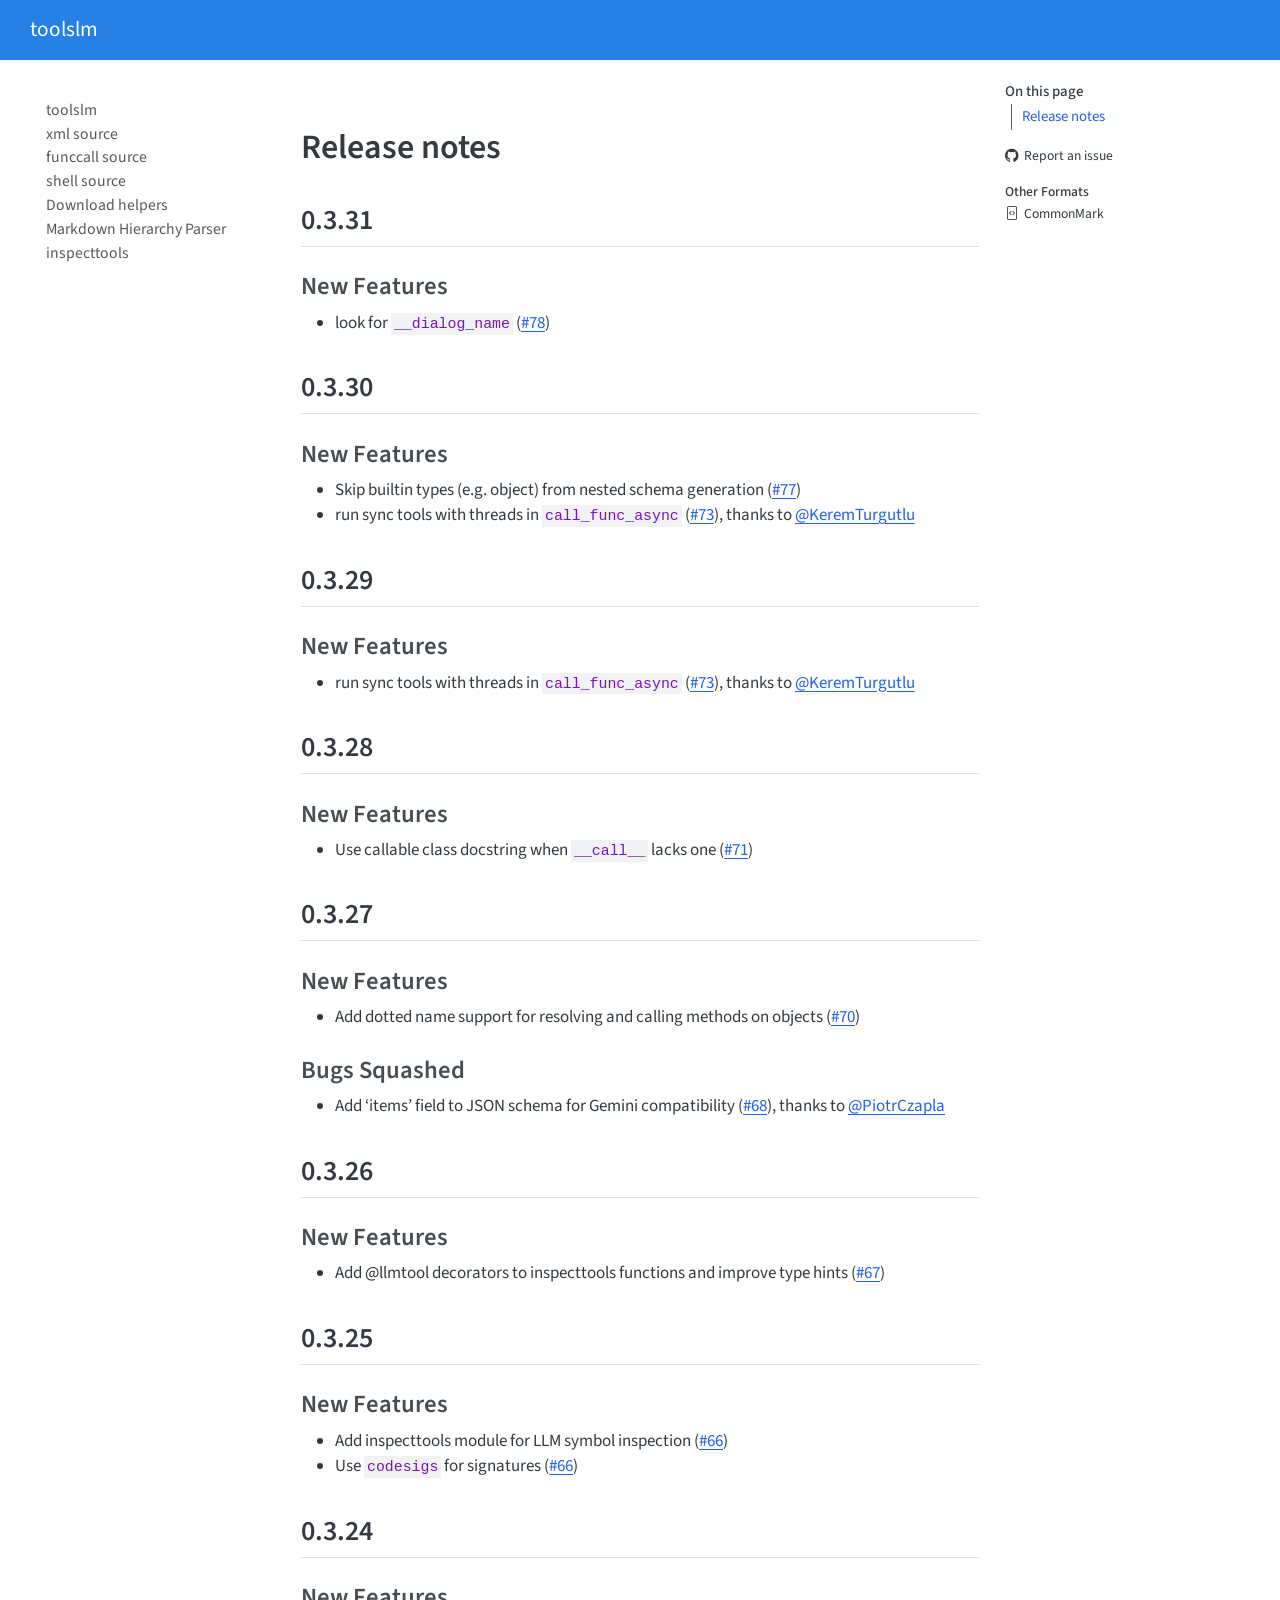
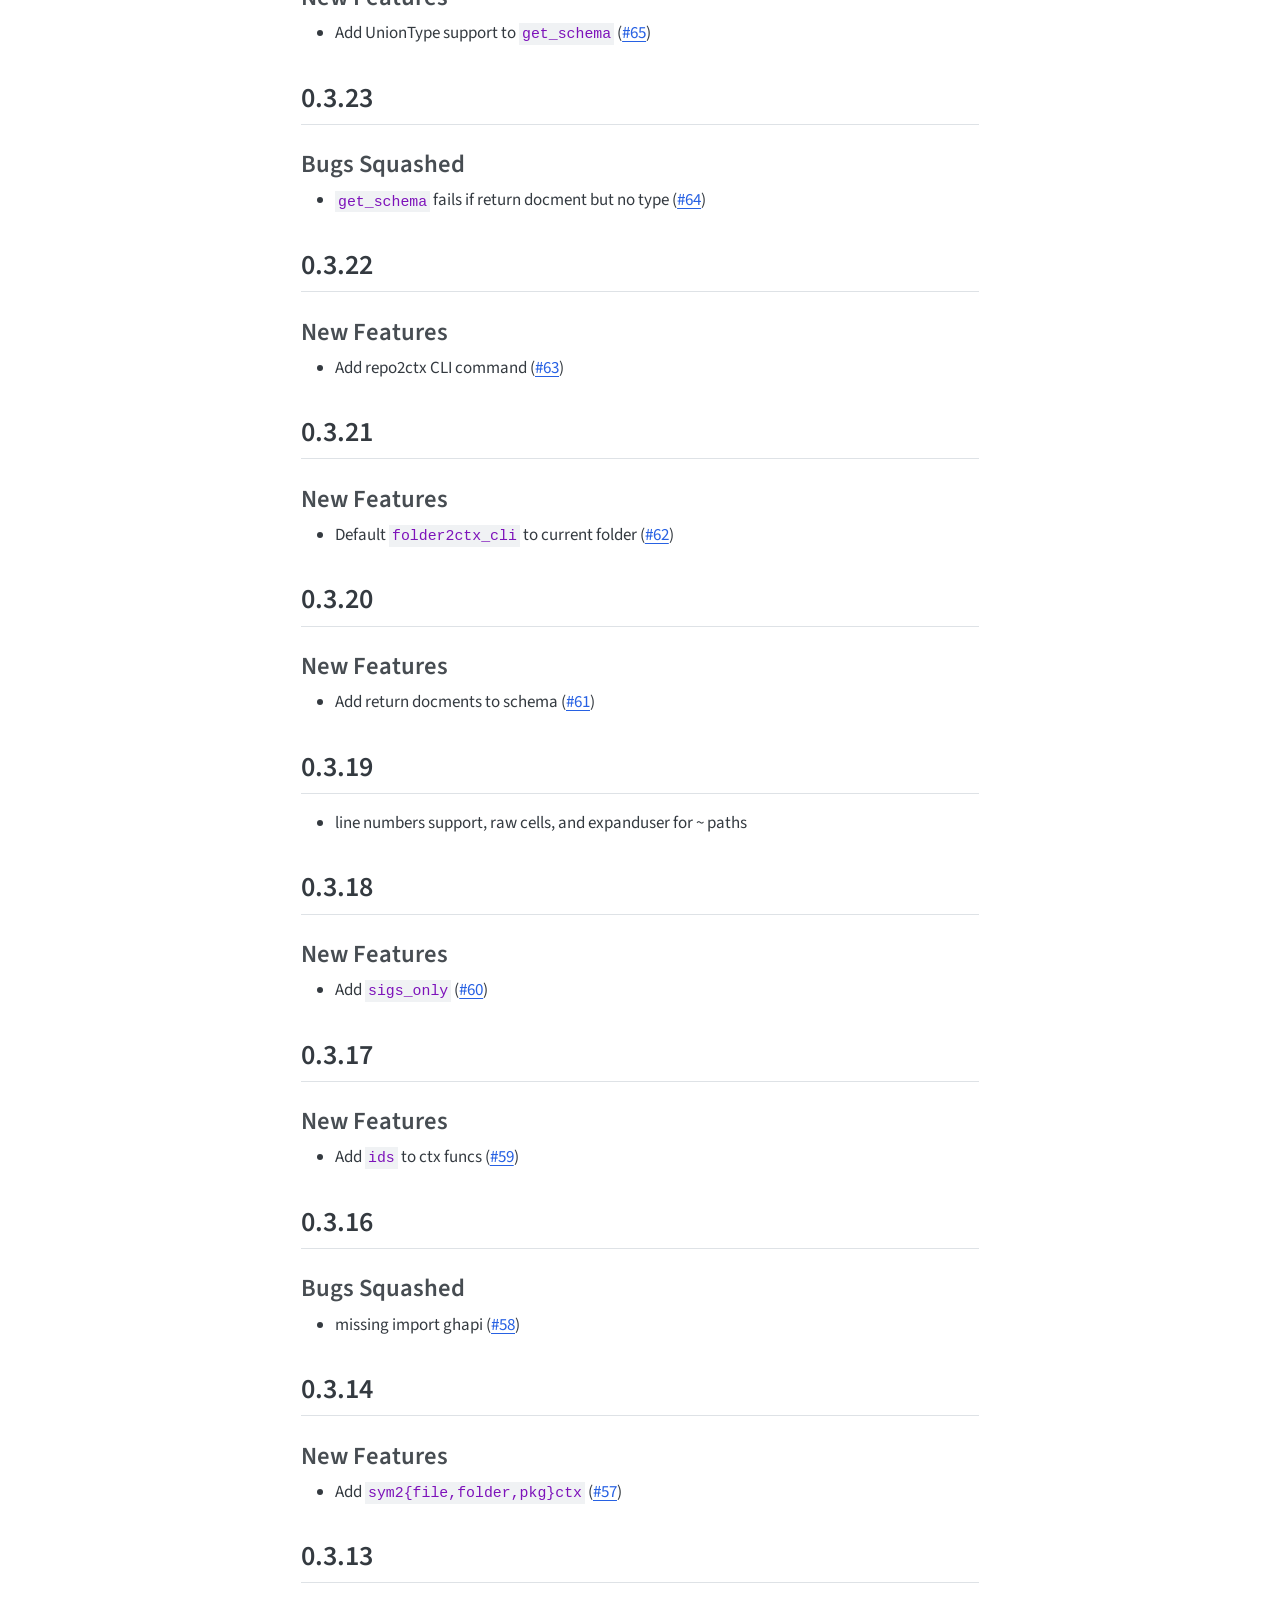
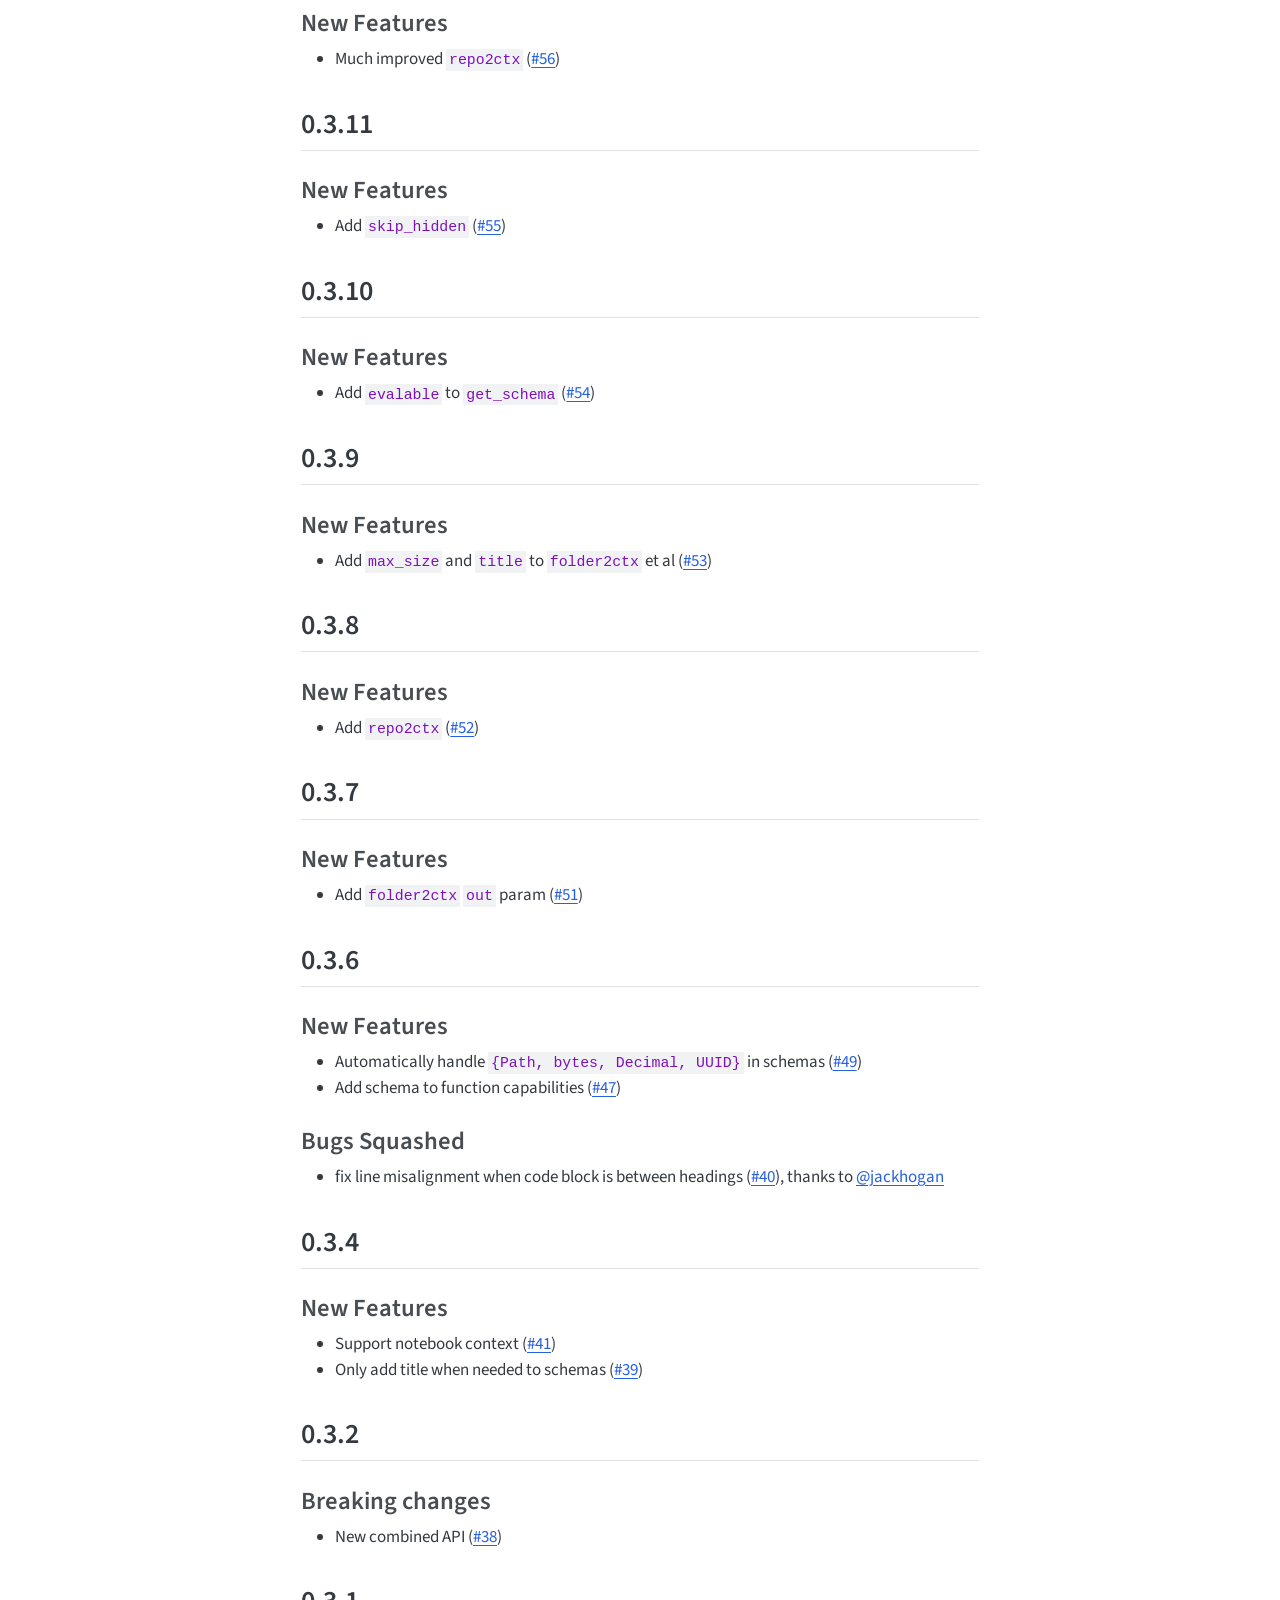
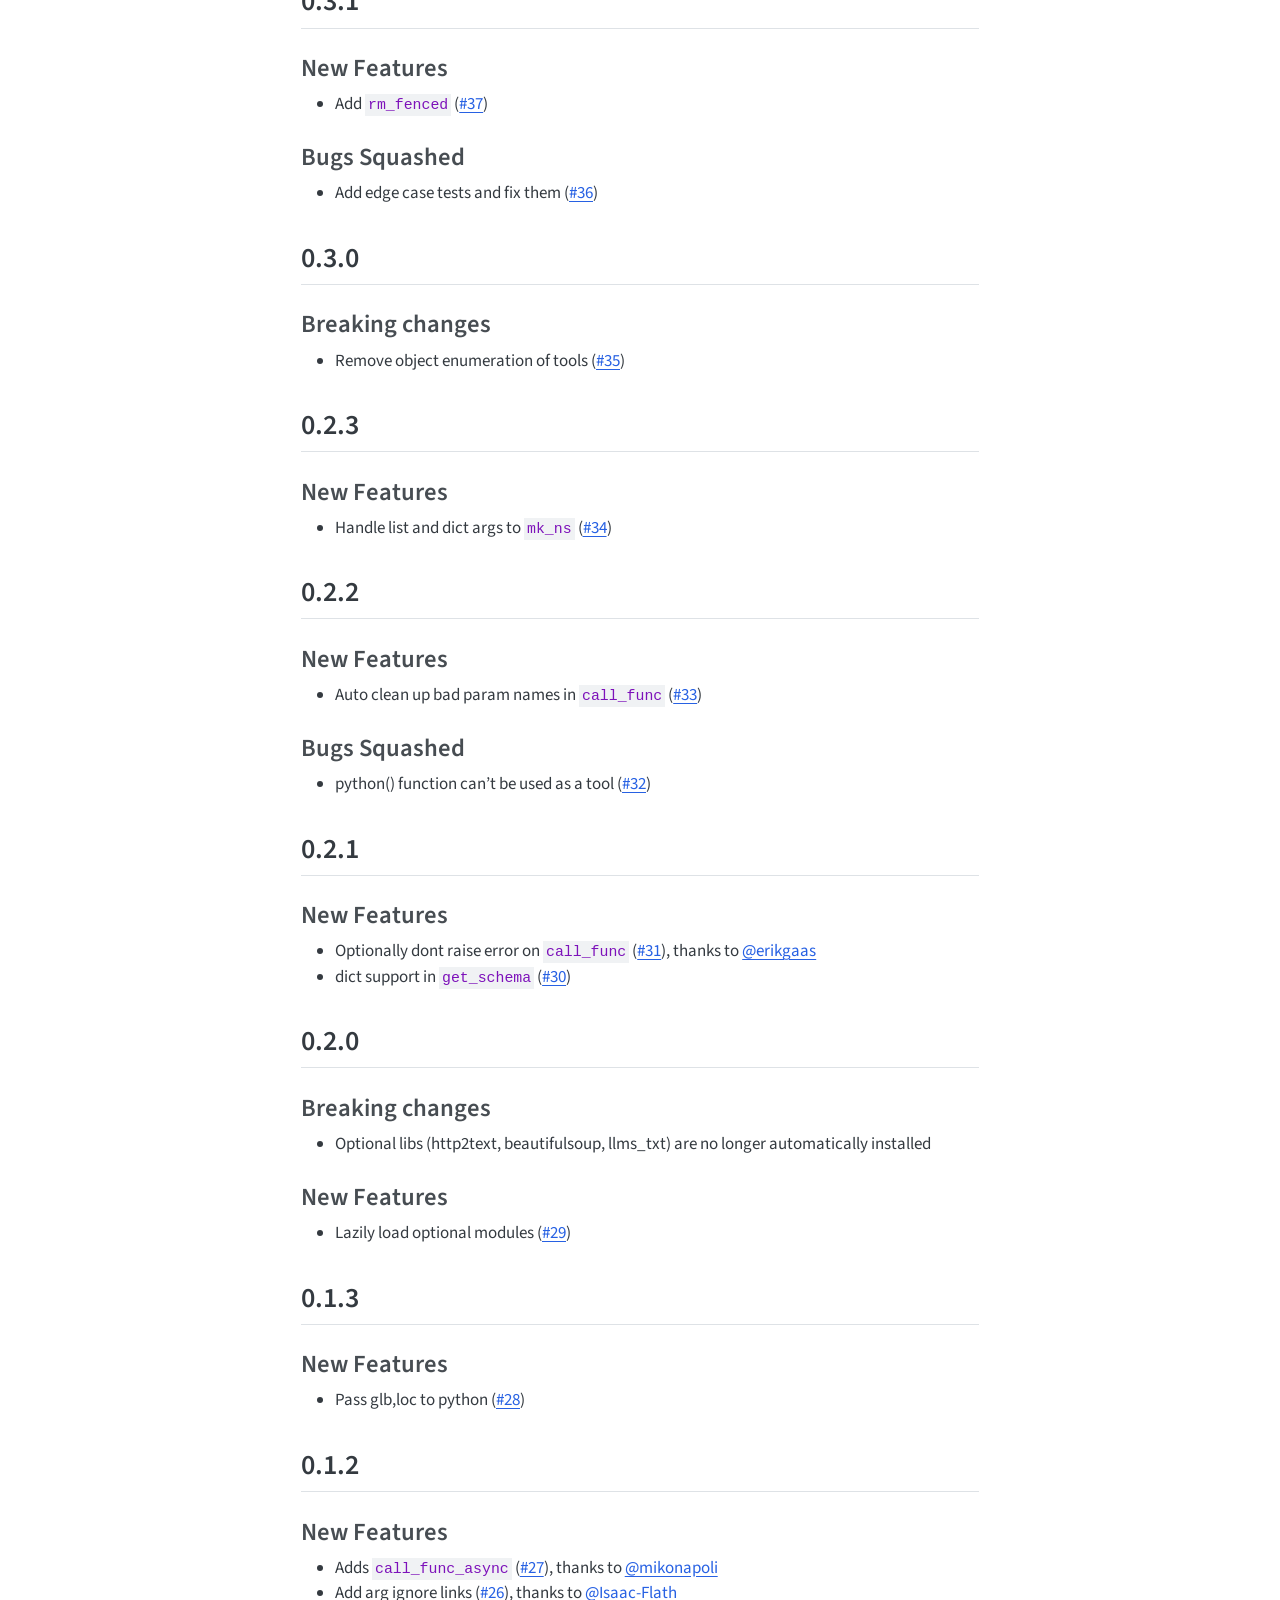
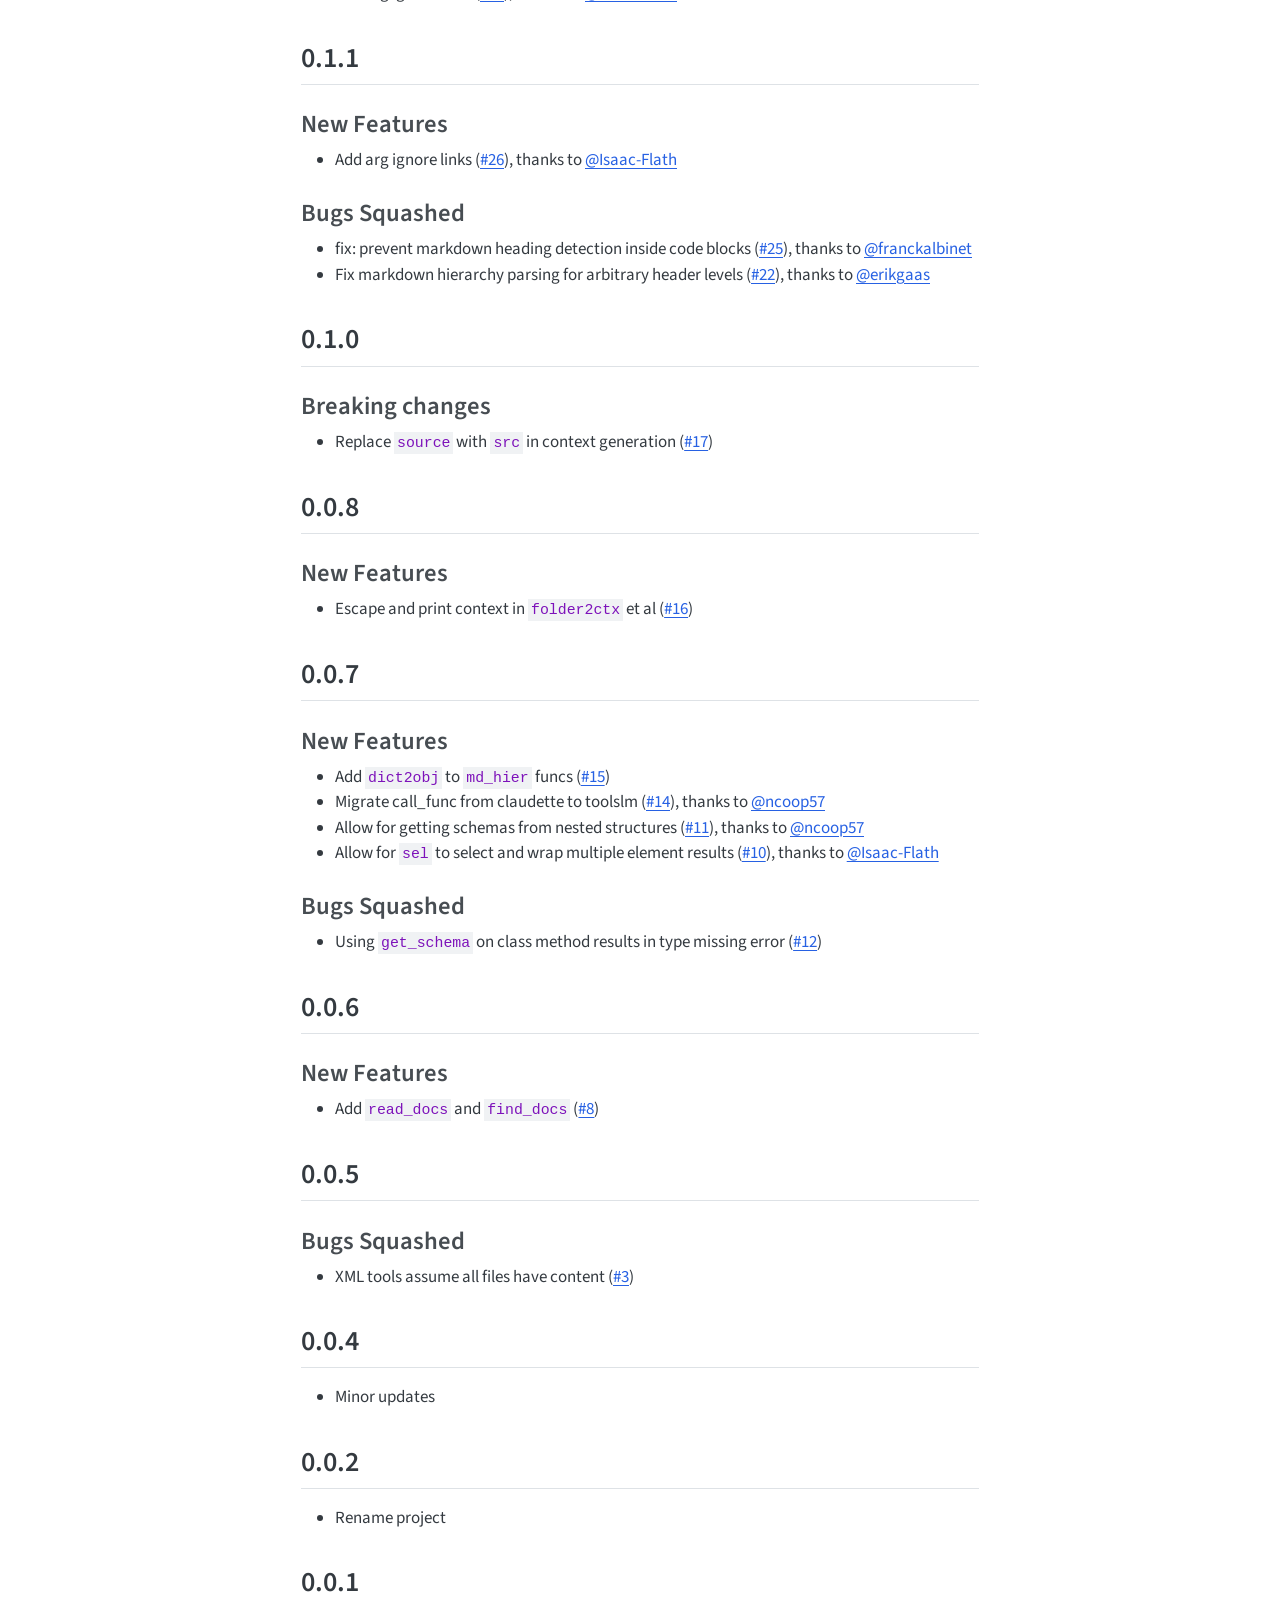
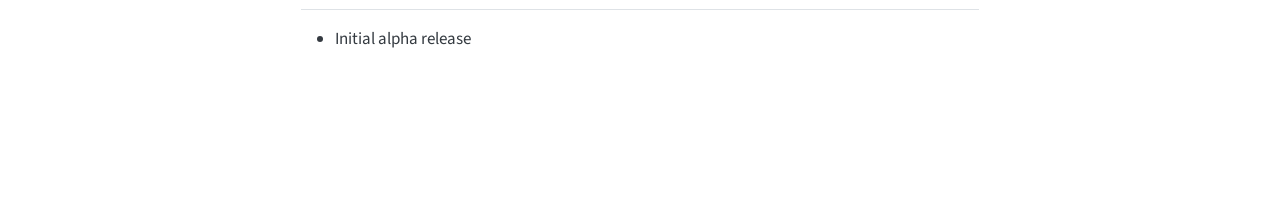
==== commit b37cc86e: "deploy: 1f04696479fcca3fd3a4150795e736c4c6c0b905" ====
--- a/CHANGELOG.html
+++ b/CHANGELOG.html
@@ -164,169 +164,173 @@
   <ul>
   <li><a href="#release-notes" id="toc-release-notes" class="nav-link active" data-scroll-target="#release-notes">Release notes</a>
   <ul class="collapse">
-  <li><a href="#section" id="toc-section" class="nav-link" data-scroll-target="#section">0.3.30</a>
+  <li><a href="#section" id="toc-section" class="nav-link" data-scroll-target="#section">0.3.31</a>
   <ul class="collapse">
   <li><a href="#new-features" id="toc-new-features" class="nav-link" data-scroll-target="#new-features">New Features</a></li>
   </ul></li>
-  <li><a href="#section-1" id="toc-section-1" class="nav-link" data-scroll-target="#section-1">0.3.29</a>
+  <li><a href="#section-1" id="toc-section-1" class="nav-link" data-scroll-target="#section-1">0.3.30</a>
   <ul class="collapse">
   <li><a href="#new-features-1" id="toc-new-features-1" class="nav-link" data-scroll-target="#new-features-1">New Features</a></li>
   </ul></li>
-  <li><a href="#section-2" id="toc-section-2" class="nav-link" data-scroll-target="#section-2">0.3.28</a>
+  <li><a href="#section-2" id="toc-section-2" class="nav-link" data-scroll-target="#section-2">0.3.29</a>
   <ul class="collapse">
   <li><a href="#new-features-2" id="toc-new-features-2" class="nav-link" data-scroll-target="#new-features-2">New Features</a></li>
   </ul></li>
-  <li><a href="#section-3" id="toc-section-3" class="nav-link" data-scroll-target="#section-3">0.3.27</a>
+  <li><a href="#section-3" id="toc-section-3" class="nav-link" data-scroll-target="#section-3">0.3.28</a>
   <ul class="collapse">
   <li><a href="#new-features-3" id="toc-new-features-3" class="nav-link" data-scroll-target="#new-features-3">New Features</a></li>
+  </ul></li>
+  <li><a href="#section-4" id="toc-section-4" class="nav-link" data-scroll-target="#section-4">0.3.27</a>
+  <ul class="collapse">
+  <li><a href="#new-features-4" id="toc-new-features-4" class="nav-link" data-scroll-target="#new-features-4">New Features</a></li>
   <li><a href="#bugs-squashed" id="toc-bugs-squashed" class="nav-link" data-scroll-target="#bugs-squashed">Bugs Squashed</a></li>
   </ul></li>
-  <li><a href="#section-4" id="toc-section-4" class="nav-link" data-scroll-target="#section-4">0.3.26</a>
-  <ul class="collapse">
-  <li><a href="#new-features-4" id="toc-new-features-4" class="nav-link" data-scroll-target="#new-features-4">New Features</a></li>
-  </ul></li>
-  <li><a href="#section-5" id="toc-section-5" class="nav-link" data-scroll-target="#section-5">0.3.25</a>
+  <li><a href="#section-5" id="toc-section-5" class="nav-link" data-scroll-target="#section-5">0.3.26</a>
   <ul class="collapse">
   <li><a href="#new-features-5" id="toc-new-features-5" class="nav-link" data-scroll-target="#new-features-5">New Features</a></li>
   </ul></li>
-  <li><a href="#section-6" id="toc-section-6" class="nav-link" data-scroll-target="#section-6">0.3.24</a>
+  <li><a href="#section-6" id="toc-section-6" class="nav-link" data-scroll-target="#section-6">0.3.25</a>
   <ul class="collapse">
   <li><a href="#new-features-6" id="toc-new-features-6" class="nav-link" data-scroll-target="#new-features-6">New Features</a></li>
   </ul></li>
-  <li><a href="#section-7" id="toc-section-7" class="nav-link" data-scroll-target="#section-7">0.3.23</a>
+  <li><a href="#section-7" id="toc-section-7" class="nav-link" data-scroll-target="#section-7">0.3.24</a>
+  <ul class="collapse">
+  <li><a href="#new-features-7" id="toc-new-features-7" class="nav-link" data-scroll-target="#new-features-7">New Features</a></li>
+  </ul></li>
+  <li><a href="#section-8" id="toc-section-8" class="nav-link" data-scroll-target="#section-8">0.3.23</a>
   <ul class="collapse">
   <li><a href="#bugs-squashed-1" id="toc-bugs-squashed-1" class="nav-link" data-scroll-target="#bugs-squashed-1">Bugs Squashed</a></li>
   </ul></li>
-  <li><a href="#section-8" id="toc-section-8" class="nav-link" data-scroll-target="#section-8">0.3.22</a>
-  <ul class="collapse">
-  <li><a href="#new-features-7" id="toc-new-features-7" class="nav-link" data-scroll-target="#new-features-7">New Features</a></li>
-  </ul></li>
-  <li><a href="#section-9" id="toc-section-9" class="nav-link" data-scroll-target="#section-9">0.3.21</a>
+  <li><a href="#section-9" id="toc-section-9" class="nav-link" data-scroll-target="#section-9">0.3.22</a>
   <ul class="collapse">
   <li><a href="#new-features-8" id="toc-new-features-8" class="nav-link" data-scroll-target="#new-features-8">New Features</a></li>
   </ul></li>
-  <li><a href="#section-10" id="toc-section-10" class="nav-link" data-scroll-target="#section-10">0.3.20</a>
+  <li><a href="#section-10" id="toc-section-10" class="nav-link" data-scroll-target="#section-10">0.3.21</a>
   <ul class="collapse">
   <li><a href="#new-features-9" id="toc-new-features-9" class="nav-link" data-scroll-target="#new-features-9">New Features</a></li>
   </ul></li>
-  <li><a href="#section-11" id="toc-section-11" class="nav-link" data-scroll-target="#section-11">0.3.19</a></li>
-  <li><a href="#section-12" id="toc-section-12" class="nav-link" data-scroll-target="#section-12">0.3.18</a>
+  <li><a href="#section-11" id="toc-section-11" class="nav-link" data-scroll-target="#section-11">0.3.20</a>
   <ul class="collapse">
   <li><a href="#new-features-10" id="toc-new-features-10" class="nav-link" data-scroll-target="#new-features-10">New Features</a></li>
   </ul></li>
-  <li><a href="#section-13" id="toc-section-13" class="nav-link" data-scroll-target="#section-13">0.3.17</a>
+  <li><a href="#section-12" id="toc-section-12" class="nav-link" data-scroll-target="#section-12">0.3.19</a></li>
+  <li><a href="#section-13" id="toc-section-13" class="nav-link" data-scroll-target="#section-13">0.3.18</a>
   <ul class="collapse">
   <li><a href="#new-features-11" id="toc-new-features-11" class="nav-link" data-scroll-target="#new-features-11">New Features</a></li>
   </ul></li>
-  <li><a href="#section-14" id="toc-section-14" class="nav-link" data-scroll-target="#section-14">0.3.16</a>
+  <li><a href="#section-14" id="toc-section-14" class="nav-link" data-scroll-target="#section-14">0.3.17</a>
+  <ul class="collapse">
+  <li><a href="#new-features-12" id="toc-new-features-12" class="nav-link" data-scroll-target="#new-features-12">New Features</a></li>
+  </ul></li>
+  <li><a href="#section-15" id="toc-section-15" class="nav-link" data-scroll-target="#section-15">0.3.16</a>
   <ul class="collapse">
   <li><a href="#bugs-squashed-2" id="toc-bugs-squashed-2" class="nav-link" data-scroll-target="#bugs-squashed-2">Bugs Squashed</a></li>
   </ul></li>
-  <li><a href="#section-15" id="toc-section-15" class="nav-link" data-scroll-target="#section-15">0.3.14</a>
-  <ul class="collapse">
-  <li><a href="#new-features-12" id="toc-new-features-12" class="nav-link" data-scroll-target="#new-features-12">New Features</a></li>
-  </ul></li>
-  <li><a href="#section-16" id="toc-section-16" class="nav-link" data-scroll-target="#section-16">0.3.13</a>
+  <li><a href="#section-16" id="toc-section-16" class="nav-link" data-scroll-target="#section-16">0.3.14</a>
   <ul class="collapse">
   <li><a href="#new-features-13" id="toc-new-features-13" class="nav-link" data-scroll-target="#new-features-13">New Features</a></li>
   </ul></li>
-  <li><a href="#section-17" id="toc-section-17" class="nav-link" data-scroll-target="#section-17">0.3.11</a>
+  <li><a href="#section-17" id="toc-section-17" class="nav-link" data-scroll-target="#section-17">0.3.13</a>
   <ul class="collapse">
   <li><a href="#new-features-14" id="toc-new-features-14" class="nav-link" data-scroll-target="#new-features-14">New Features</a></li>
   </ul></li>
-  <li><a href="#section-18" id="toc-section-18" class="nav-link" data-scroll-target="#section-18">0.3.10</a>
+  <li><a href="#section-18" id="toc-section-18" class="nav-link" data-scroll-target="#section-18">0.3.11</a>
   <ul class="collapse">
   <li><a href="#new-features-15" id="toc-new-features-15" class="nav-link" data-scroll-target="#new-features-15">New Features</a></li>
   </ul></li>
-  <li><a href="#section-19" id="toc-section-19" class="nav-link" data-scroll-target="#section-19">0.3.9</a>
+  <li><a href="#section-19" id="toc-section-19" class="nav-link" data-scroll-target="#section-19">0.3.10</a>
   <ul class="collapse">
   <li><a href="#new-features-16" id="toc-new-features-16" class="nav-link" data-scroll-target="#new-features-16">New Features</a></li>
   </ul></li>
-  <li><a href="#section-20" id="toc-section-20" class="nav-link" data-scroll-target="#section-20">0.3.8</a>
+  <li><a href="#section-20" id="toc-section-20" class="nav-link" data-scroll-target="#section-20">0.3.9</a>
   <ul class="collapse">
   <li><a href="#new-features-17" id="toc-new-features-17" class="nav-link" data-scroll-target="#new-features-17">New Features</a></li>
   </ul></li>
-  <li><a href="#section-21" id="toc-section-21" class="nav-link" data-scroll-target="#section-21">0.3.7</a>
+  <li><a href="#section-21" id="toc-section-21" class="nav-link" data-scroll-target="#section-21">0.3.8</a>
   <ul class="collapse">
   <li><a href="#new-features-18" id="toc-new-features-18" class="nav-link" data-scroll-target="#new-features-18">New Features</a></li>
   </ul></li>
-  <li><a href="#section-22" id="toc-section-22" class="nav-link" data-scroll-target="#section-22">0.3.6</a>
+  <li><a href="#section-22" id="toc-section-22" class="nav-link" data-scroll-target="#section-22">0.3.7</a>
   <ul class="collapse">
   <li><a href="#new-features-19" id="toc-new-features-19" class="nav-link" data-scroll-target="#new-features-19">New Features</a></li>
+  </ul></li>
+  <li><a href="#section-23" id="toc-section-23" class="nav-link" data-scroll-target="#section-23">0.3.6</a>
+  <ul class="collapse">
+  <li><a href="#new-features-20" id="toc-new-features-20" class="nav-link" data-scroll-target="#new-features-20">New Features</a></li>
   <li><a href="#bugs-squashed-3" id="toc-bugs-squashed-3" class="nav-link" data-scroll-target="#bugs-squashed-3">Bugs Squashed</a></li>
   </ul></li>
-  <li><a href="#section-23" id="toc-section-23" class="nav-link" data-scroll-target="#section-23">0.3.4</a>
-  <ul class="collapse">
-  <li><a href="#new-features-20" id="toc-new-features-20" class="nav-link" data-scroll-target="#new-features-20">New Features</a></li>
-  </ul></li>
-  <li><a href="#section-24" id="toc-section-24" class="nav-link" data-scroll-target="#section-24">0.3.2</a>
+  <li><a href="#section-24" id="toc-section-24" class="nav-link" data-scroll-target="#section-24">0.3.4</a>
+  <ul class="collapse">
+  <li><a href="#new-features-21" id="toc-new-features-21" class="nav-link" data-scroll-target="#new-features-21">New Features</a></li>
+  </ul></li>
+  <li><a href="#section-25" id="toc-section-25" class="nav-link" data-scroll-target="#section-25">0.3.2</a>
   <ul class="collapse">
   <li><a href="#breaking-changes" id="toc-breaking-changes" class="nav-link" data-scroll-target="#breaking-changes">Breaking changes</a></li>
   </ul></li>
-  <li><a href="#section-25" id="toc-section-25" class="nav-link" data-scroll-target="#section-25">0.3.1</a>
-  <ul class="collapse">
-  <li><a href="#new-features-21" id="toc-new-features-21" class="nav-link" data-scroll-target="#new-features-21">New Features</a></li>
+  <li><a href="#section-26" id="toc-section-26" class="nav-link" data-scroll-target="#section-26">0.3.1</a>
+  <ul class="collapse">
+  <li><a href="#new-features-22" id="toc-new-features-22" class="nav-link" data-scroll-target="#new-features-22">New Features</a></li>
   <li><a href="#bugs-squashed-4" id="toc-bugs-squashed-4" class="nav-link" data-scroll-target="#bugs-squashed-4">Bugs Squashed</a></li>
   </ul></li>
-  <li><a href="#section-26" id="toc-section-26" class="nav-link" data-scroll-target="#section-26">0.3.0</a>
+  <li><a href="#section-27" id="toc-section-27" class="nav-link" data-scroll-target="#section-27">0.3.0</a>
   <ul class="collapse">
   <li><a href="#breaking-changes-1" id="toc-breaking-changes-1" class="nav-link" data-scroll-target="#breaking-changes-1">Breaking changes</a></li>
   </ul></li>
-  <li><a href="#section-27" id="toc-section-27" class="nav-link" data-scroll-target="#section-27">0.2.3</a>
-  <ul class="collapse">
-  <li><a href="#new-features-22" id="toc-new-features-22" class="nav-link" data-scroll-target="#new-features-22">New Features</a></li>
-  </ul></li>
-  <li><a href="#section-28" id="toc-section-28" class="nav-link" data-scroll-target="#section-28">0.2.2</a>
+  <li><a href="#section-28" id="toc-section-28" class="nav-link" data-scroll-target="#section-28">0.2.3</a>
   <ul class="collapse">
   <li><a href="#new-features-23" id="toc-new-features-23" class="nav-link" data-scroll-target="#new-features-23">New Features</a></li>
+  </ul></li>
+  <li><a href="#section-29" id="toc-section-29" class="nav-link" data-scroll-target="#section-29">0.2.2</a>
+  <ul class="collapse">
+  <li><a href="#new-features-24" id="toc-new-features-24" class="nav-link" data-scroll-target="#new-features-24">New Features</a></li>
   <li><a href="#bugs-squashed-5" id="toc-bugs-squashed-5" class="nav-link" data-scroll-target="#bugs-squashed-5">Bugs Squashed</a></li>
   </ul></li>
-  <li><a href="#section-29" id="toc-section-29" class="nav-link" data-scroll-target="#section-29">0.2.1</a>
-  <ul class="collapse">
-  <li><a href="#new-features-24" id="toc-new-features-24" class="nav-link" data-scroll-target="#new-features-24">New Features</a></li>
-  </ul></li>
-  <li><a href="#section-30" id="toc-section-30" class="nav-link" data-scroll-target="#section-30">0.2.0</a>
+  <li><a href="#section-30" id="toc-section-30" class="nav-link" data-scroll-target="#section-30">0.2.1</a>
+  <ul class="collapse">
+  <li><a href="#new-features-25" id="toc-new-features-25" class="nav-link" data-scroll-target="#new-features-25">New Features</a></li>
+  </ul></li>
+  <li><a href="#section-31" id="toc-section-31" class="nav-link" data-scroll-target="#section-31">0.2.0</a>
   <ul class="collapse">
   <li><a href="#breaking-changes-2" id="toc-breaking-changes-2" class="nav-link" data-scroll-target="#breaking-changes-2">Breaking changes</a></li>
-  <li><a href="#new-features-25" id="toc-new-features-25" class="nav-link" data-scroll-target="#new-features-25">New Features</a></li>
-  </ul></li>
-  <li><a href="#section-31" id="toc-section-31" class="nav-link" data-scroll-target="#section-31">0.1.3</a>
-  <ul class="collapse">
   <li><a href="#new-features-26" id="toc-new-features-26" class="nav-link" data-scroll-target="#new-features-26">New Features</a></li>
   </ul></li>
-  <li><a href="#section-32" id="toc-section-32" class="nav-link" data-scroll-target="#section-32">0.1.2</a>
+  <li><a href="#section-32" id="toc-section-32" class="nav-link" data-scroll-target="#section-32">0.1.3</a>
   <ul class="collapse">
   <li><a href="#new-features-27" id="toc-new-features-27" class="nav-link" data-scroll-target="#new-features-27">New Features</a></li>
   </ul></li>
-  <li><a href="#section-33" id="toc-section-33" class="nav-link" data-scroll-target="#section-33">0.1.1</a>
+  <li><a href="#section-33" id="toc-section-33" class="nav-link" data-scroll-target="#section-33">0.1.2</a>
   <ul class="collapse">
   <li><a href="#new-features-28" id="toc-new-features-28" class="nav-link" data-scroll-target="#new-features-28">New Features</a></li>
+  </ul></li>
+  <li><a href="#section-34" id="toc-section-34" class="nav-link" data-scroll-target="#section-34">0.1.1</a>
+  <ul class="collapse">
+  <li><a href="#new-features-29" id="toc-new-features-29" class="nav-link" data-scroll-target="#new-features-29">New Features</a></li>
   <li><a href="#bugs-squashed-6" id="toc-bugs-squashed-6" class="nav-link" data-scroll-target="#bugs-squashed-6">Bugs Squashed</a></li>
   </ul></li>
-  <li><a href="#section-34" id="toc-section-34" class="nav-link" data-scroll-target="#section-34">0.1.0</a>
+  <li><a href="#section-35" id="toc-section-35" class="nav-link" data-scroll-target="#section-35">0.1.0</a>
   <ul class="collapse">
   <li><a href="#breaking-changes-3" id="toc-breaking-changes-3" class="nav-link" data-scroll-target="#breaking-changes-3">Breaking changes</a></li>
   </ul></li>
-  <li><a href="#section-35" id="toc-section-35" class="nav-link" data-scroll-target="#section-35">0.0.8</a>
-  <ul class="collapse">
-  <li><a href="#new-features-29" id="toc-new-features-29" class="nav-link" data-scroll-target="#new-features-29">New Features</a></li>
-  </ul></li>
-  <li><a href="#section-36" id="toc-section-36" class="nav-link" data-scroll-target="#section-36">0.0.7</a>
+  <li><a href="#section-36" id="toc-section-36" class="nav-link" data-scroll-target="#section-36">0.0.8</a>
   <ul class="collapse">
   <li><a href="#new-features-30" id="toc-new-features-30" class="nav-link" data-scroll-target="#new-features-30">New Features</a></li>
+  </ul></li>
+  <li><a href="#section-37" id="toc-section-37" class="nav-link" data-scroll-target="#section-37">0.0.7</a>
+  <ul class="collapse">
+  <li><a href="#new-features-31" id="toc-new-features-31" class="nav-link" data-scroll-target="#new-features-31">New Features</a></li>
   <li><a href="#bugs-squashed-7" id="toc-bugs-squashed-7" class="nav-link" data-scroll-target="#bugs-squashed-7">Bugs Squashed</a></li>
   </ul></li>
-  <li><a href="#section-37" id="toc-section-37" class="nav-link" data-scroll-target="#section-37">0.0.6</a>
-  <ul class="collapse">
-  <li><a href="#new-features-31" id="toc-new-features-31" class="nav-link" data-scroll-target="#new-features-31">New Features</a></li>
-  </ul></li>
-  <li><a href="#section-38" id="toc-section-38" class="nav-link" data-scroll-target="#section-38">0.0.5</a>
+  <li><a href="#section-38" id="toc-section-38" class="nav-link" data-scroll-target="#section-38">0.0.6</a>
+  <ul class="collapse">
+  <li><a href="#new-features-32" id="toc-new-features-32" class="nav-link" data-scroll-target="#new-features-32">New Features</a></li>
+  </ul></li>
+  <li><a href="#section-39" id="toc-section-39" class="nav-link" data-scroll-target="#section-39">0.0.5</a>
   <ul class="collapse">
   <li><a href="#bugs-squashed-8" id="toc-bugs-squashed-8" class="nav-link" data-scroll-target="#bugs-squashed-8">Bugs Squashed</a></li>
   </ul></li>
-  <li><a href="#section-39" id="toc-section-39" class="nav-link" data-scroll-target="#section-39">0.0.4</a></li>
-  <li><a href="#section-40" id="toc-section-40" class="nav-link" data-scroll-target="#section-40">0.0.2</a></li>
-  <li><a href="#section-41" id="toc-section-41" class="nav-link" data-scroll-target="#section-41">0.0.1</a></li>
+  <li><a href="#section-40" id="toc-section-40" class="nav-link" data-scroll-target="#section-40">0.0.4</a></li>
+  <li><a href="#section-41" id="toc-section-41" class="nav-link" data-scroll-target="#section-41">0.0.2</a></li>
+  <li><a href="#section-42" id="toc-section-42" class="nav-link" data-scroll-target="#section-42">0.0.1</a></li>
   </ul></li>
   </ul>
 <div class="toc-actions"><ul><li><a href="https://github.com/AnswerDotAI/toolslm/issues/new" class="toc-action"><i class="bi bi-github"></i>Report an issue</a></li></ul></div><div class="quarto-alternate-formats"><h2>Other Formats</h2><ul><li><a href="CHANGELOG-commonmark.md"><i class="bi bi-file-code"></i>CommonMark</a></li></ul></div></nav>
@@ -341,38 +345,47 @@
 <h1>Release notes</h1>
 <!-- do not remove -->
 <section id="section" class="level2">
-<h2 class="anchored" data-anchor-id="section">0.3.30</h2>
+<h2 class="anchored" data-anchor-id="section">0.3.31</h2>
 <section id="new-features" class="level3">
 <h3 class="anchored" data-anchor-id="new-features">New Features</h3>
 <ul>
+<li>look for <code>__dialog_name</code> (<a href="https://github.com/AnswerDotAI/toolslm/issues/78">#78</a>)</li>
+</ul>
+</section>
+</section>
+<section id="section-1" class="level2">
+<h2 class="anchored" data-anchor-id="section-1">0.3.30</h2>
+<section id="new-features-1" class="level3">
+<h3 class="anchored" data-anchor-id="new-features-1">New Features</h3>
+<ul>
 <li>Skip builtin types (e.g.&nbsp;object) from nested schema generation (<a href="https://github.com/AnswerDotAI/toolslm/issues/77">#77</a>)</li>
 <li>run sync tools with threads in <code>call_func_async</code> (<a href="https://github.com/AnswerDotAI/toolslm/pull/73">#73</a>), thanks to <a href="https://github.com/KeremTurgutlu"><span class="citation" data-cites="KeremTurgutlu">@KeremTurgutlu</span></a></li>
 </ul>
 </section>
 </section>
-<section id="section-1" class="level2">
-<h2 class="anchored" data-anchor-id="section-1">0.3.29</h2>
-<section id="new-features-1" class="level3">
-<h3 class="anchored" data-anchor-id="new-features-1">New Features</h3>
-<ul>
-<li>run sync tools with threads in <code>call_func_async</code> (<a href="https://github.com/AnswerDotAI/toolslm/pull/73">#73</a>), thanks to <a href="https://github.com/KeremTurgutlu"><span class="citation" data-cites="KeremTurgutlu">@KeremTurgutlu</span></a></li>
-</ul>
-</section>
-</section>
 <section id="section-2" class="level2">
-<h2 class="anchored" data-anchor-id="section-2">0.3.28</h2>
+<h2 class="anchored" data-anchor-id="section-2">0.3.29</h2>
 <section id="new-features-2" class="level3">
 <h3 class="anchored" data-anchor-id="new-features-2">New Features</h3>
 <ul>
-<li>Use callable class docstring when <code>__call__</code> lacks one (<a href="https://github.com/AnswerDotAI/toolslm/issues/71">#71</a>)</li>
+<li>run sync tools with threads in <code>call_func_async</code> (<a href="https://github.com/AnswerDotAI/toolslm/pull/73">#73</a>), thanks to <a href="https://github.com/KeremTurgutlu"><span class="citation" data-cites="KeremTurgutlu">@KeremTurgutlu</span></a></li>
 </ul>
 </section>
 </section>
 <section id="section-3" class="level2">
-<h2 class="anchored" data-anchor-id="section-3">0.3.27</h2>
+<h2 class="anchored" data-anchor-id="section-3">0.3.28</h2>
 <section id="new-features-3" class="level3">
 <h3 class="anchored" data-anchor-id="new-features-3">New Features</h3>
 <ul>
+<li>Use callable class docstring when <code>__call__</code> lacks one (<a href="https://github.com/AnswerDotAI/toolslm/issues/71">#71</a>)</li>
+</ul>
+</section>
+</section>
+<section id="section-4" class="level2">
+<h2 class="anchored" data-anchor-id="section-4">0.3.27</h2>
+<section id="new-features-4" class="level3">
+<h3 class="anchored" data-anchor-id="new-features-4">New Features</h3>
+<ul>
 <li>Add dotted name support for resolving and calling methods on objects (<a href="https://github.com/AnswerDotAI/toolslm/issues/70">#70</a>)</li>
 </ul>
 </section>
@@ -383,36 +396,36 @@
 </ul>
 </section>
 </section>
-<section id="section-4" class="level2">
-<h2 class="anchored" data-anchor-id="section-4">0.3.26</h2>
-<section id="new-features-4" class="level3">
-<h3 class="anchored" data-anchor-id="new-features-4">New Features</h3>
-<ul>
-<li>Add <span class="citation" data-cites="llmtool">@llmtool</span> decorators to inspecttools functions and improve type hints (<a href="https://github.com/AnswerDotAI/toolslm/issues/67">#67</a>)</li>
-</ul>
-</section>
-</section>
 <section id="section-5" class="level2">
-<h2 class="anchored" data-anchor-id="section-5">0.3.25</h2>
+<h2 class="anchored" data-anchor-id="section-5">0.3.26</h2>
 <section id="new-features-5" class="level3">
 <h3 class="anchored" data-anchor-id="new-features-5">New Features</h3>
 <ul>
+<li>Add <span class="citation" data-cites="llmtool">@llmtool</span> decorators to inspecttools functions and improve type hints (<a href="https://github.com/AnswerDotAI/toolslm/issues/67">#67</a>)</li>
+</ul>
+</section>
+</section>
+<section id="section-6" class="level2">
+<h2 class="anchored" data-anchor-id="section-6">0.3.25</h2>
+<section id="new-features-6" class="level3">
+<h3 class="anchored" data-anchor-id="new-features-6">New Features</h3>
+<ul>
 <li>Add inspecttools module for LLM symbol inspection (<a href="https://github.com/AnswerDotAI/toolslm/issues/66">#66</a>)</li>
 <li>Use <code>codesigs</code> for signatures (<a href="https://github.com/AnswerDotAI/toolslm/issues/66">#66</a>)</li>
 </ul>
 </section>
 </section>
-<section id="section-6" class="level2">
-<h2 class="anchored" data-anchor-id="section-6">0.3.24</h2>
-<section id="new-features-6" class="level3">
-<h3 class="anchored" data-anchor-id="new-features-6">New Features</h3>
+<section id="section-7" class="level2">
+<h2 class="anchored" data-anchor-id="section-7">0.3.24</h2>
+<section id="new-features-7" class="level3">
+<h3 class="anchored" data-anchor-id="new-features-7">New Features</h3>
 <ul>
 <li>Add UnionType support to <code>get_schema</code> (<a href="https://github.com/AnswerDotAI/toolslm/issues/65">#65</a>)</li>
 </ul>
 </section>
 </section>
-<section id="section-7" class="level2">
-<h2 class="anchored" data-anchor-id="section-7">0.3.23</h2>
+<section id="section-8" class="level2">
+<h2 class="anchored" data-anchor-id="section-8">0.3.23</h2>
 <section id="bugs-squashed-1" class="level3">
 <h3 class="anchored" data-anchor-id="bugs-squashed-1">Bugs Squashed</h3>
 <ul>
@@ -420,59 +433,59 @@
 </ul>
 </section>
 </section>
-<section id="section-8" class="level2">
-<h2 class="anchored" data-anchor-id="section-8">0.3.22</h2>
-<section id="new-features-7" class="level3">
-<h3 class="anchored" data-anchor-id="new-features-7">New Features</h3>
-<ul>
-<li>Add repo2ctx CLI command (<a href="https://github.com/AnswerDotAI/toolslm/issues/63">#63</a>)</li>
-</ul>
-</section>
-</section>
 <section id="section-9" class="level2">
-<h2 class="anchored" data-anchor-id="section-9">0.3.21</h2>
+<h2 class="anchored" data-anchor-id="section-9">0.3.22</h2>
 <section id="new-features-8" class="level3">
 <h3 class="anchored" data-anchor-id="new-features-8">New Features</h3>
 <ul>
-<li>Default <code>folder2ctx_cli</code> to current folder (<a href="https://github.com/AnswerDotAI/toolslm/issues/62">#62</a>)</li>
+<li>Add repo2ctx CLI command (<a href="https://github.com/AnswerDotAI/toolslm/issues/63">#63</a>)</li>
 </ul>
 </section>
 </section>
 <section id="section-10" class="level2">
-<h2 class="anchored" data-anchor-id="section-10">0.3.20</h2>
+<h2 class="anchored" data-anchor-id="section-10">0.3.21</h2>
 <section id="new-features-9" class="level3">
 <h3 class="anchored" data-anchor-id="new-features-9">New Features</h3>
 <ul>
-<li>Add return docments to schema (<a href="https://github.com/AnswerDotAI/toolslm/issues/61">#61</a>)</li>
+<li>Default <code>folder2ctx_cli</code> to current folder (<a href="https://github.com/AnswerDotAI/toolslm/issues/62">#62</a>)</li>
 </ul>
 </section>
 </section>
 <section id="section-11" class="level2">
-<h2 class="anchored" data-anchor-id="section-11">0.3.19</h2>
-<ul>
-<li>line numbers support, raw cells, and expanduser for ~ paths</li>
-</ul>
-</section>
-<section id="section-12" class="level2">
-<h2 class="anchored" data-anchor-id="section-12">0.3.18</h2>
+<h2 class="anchored" data-anchor-id="section-11">0.3.20</h2>
 <section id="new-features-10" class="level3">
 <h3 class="anchored" data-anchor-id="new-features-10">New Features</h3>
 <ul>
-<li>Add <code>sigs_only</code> (<a href="https://github.com/AnswerDotAI/toolslm/issues/60">#60</a>)</li>
-</ul>
-</section>
+<li>Add return docments to schema (<a href="https://github.com/AnswerDotAI/toolslm/issues/61">#61</a>)</li>
+</ul>
+</section>
+</section>
+<section id="section-12" class="level2">
+<h2 class="anchored" data-anchor-id="section-12">0.3.19</h2>
+<ul>
+<li>line numbers support, raw cells, and expanduser for ~ paths</li>
+</ul>
 </section>
 <section id="section-13" class="level2">
-<h2 class="anchored" data-anchor-id="section-13">0.3.17</h2>
+<h2 class="anchored" data-anchor-id="section-13">0.3.18</h2>
 <section id="new-features-11" class="level3">
 <h3 class="anchored" data-anchor-id="new-features-11">New Features</h3>
 <ul>
+<li>Add <code>sigs_only</code> (<a href="https://github.com/AnswerDotAI/toolslm/issues/60">#60</a>)</li>
+</ul>
+</section>
+</section>
+<section id="section-14" class="level2">
+<h2 class="anchored" data-anchor-id="section-14">0.3.17</h2>
+<section id="new-features-12" class="level3">
+<h3 class="anchored" data-anchor-id="new-features-12">New Features</h3>
+<ul>
 <li>Add <code>ids</code> to ctx funcs (<a href="https://github.com/AnswerDotAI/toolslm/issues/59">#59</a>)</li>
 </ul>
 </section>
 </section>
-<section id="section-14" class="level2">
-<h2 class="anchored" data-anchor-id="section-14">0.3.16</h2>
+<section id="section-15" class="level2">
+<h2 class="anchored" data-anchor-id="section-15">0.3.16</h2>
 <section id="bugs-squashed-2" class="level3">
 <h3 class="anchored" data-anchor-id="bugs-squashed-2">Bugs Squashed</h3>
 <ul>
@@ -480,74 +493,74 @@
 </ul>
 </section>
 </section>
-<section id="section-15" class="level2">
-<h2 class="anchored" data-anchor-id="section-15">0.3.14</h2>
-<section id="new-features-12" class="level3">
-<h3 class="anchored" data-anchor-id="new-features-12">New Features</h3>
-<ul>
-<li>Add <code>sym2{file,folder,pkg}ctx</code> (<a href="https://github.com/AnswerDotAI/toolslm/issues/57">#57</a>)</li>
-</ul>
-</section>
-</section>
 <section id="section-16" class="level2">
-<h2 class="anchored" data-anchor-id="section-16">0.3.13</h2>
+<h2 class="anchored" data-anchor-id="section-16">0.3.14</h2>
 <section id="new-features-13" class="level3">
 <h3 class="anchored" data-anchor-id="new-features-13">New Features</h3>
 <ul>
-<li>Much improved <code>repo2ctx</code> (<a href="https://github.com/AnswerDotAI/toolslm/issues/56">#56</a>)</li>
+<li>Add <code>sym2{file,folder,pkg}ctx</code> (<a href="https://github.com/AnswerDotAI/toolslm/issues/57">#57</a>)</li>
 </ul>
 </section>
 </section>
 <section id="section-17" class="level2">
-<h2 class="anchored" data-anchor-id="section-17">0.3.11</h2>
+<h2 class="anchored" data-anchor-id="section-17">0.3.13</h2>
 <section id="new-features-14" class="level3">
 <h3 class="anchored" data-anchor-id="new-features-14">New Features</h3>
 <ul>
-<li>Add <code>skip_hidden</code> (<a href="https://github.com/AnswerDotAI/toolslm/issues/55">#55</a>)</li>
+<li>Much improved <code>repo2ctx</code> (<a href="https://github.com/AnswerDotAI/toolslm/issues/56">#56</a>)</li>
 </ul>
 </section>
 </section>
 <section id="section-18" class="level2">
-<h2 class="anchored" data-anchor-id="section-18">0.3.10</h2>
+<h2 class="anchored" data-anchor-id="section-18">0.3.11</h2>
 <section id="new-features-15" class="level3">
 <h3 class="anchored" data-anchor-id="new-features-15">New Features</h3>
 <ul>
-<li>Add <code>evalable</code> to <code>get_schema</code> (<a href="https://github.com/AnswerDotAI/toolslm/issues/54">#54</a>)</li>
+<li>Add <code>skip_hidden</code> (<a href="https://github.com/AnswerDotAI/toolslm/issues/55">#55</a>)</li>
 </ul>
 </section>
 </section>
 <section id="section-19" class="level2">
-<h2 class="anchored" data-anchor-id="section-19">0.3.9</h2>
+<h2 class="anchored" data-anchor-id="section-19">0.3.10</h2>
 <section id="new-features-16" class="level3">
 <h3 class="anchored" data-anchor-id="new-features-16">New Features</h3>
 <ul>
-<li>Add <code>max_size</code> and <code>title</code> to <code>folder2ctx</code> et al (<a href="https://github.com/AnswerDotAI/toolslm/issues/53">#53</a>)</li>
+<li>Add <code>evalable</code> to <code>get_schema</code> (<a href="https://github.com/AnswerDotAI/toolslm/issues/54">#54</a>)</li>
 </ul>
 </section>
 </section>
 <section id="section-20" class="level2">
-<h2 class="anchored" data-anchor-id="section-20">0.3.8</h2>
+<h2 class="anchored" data-anchor-id="section-20">0.3.9</h2>
 <section id="new-features-17" class="level3">
 <h3 class="anchored" data-anchor-id="new-features-17">New Features</h3>
 <ul>
-<li>Add <code>repo2ctx</code> (<a href="https://github.com/AnswerDotAI/toolslm/issues/52">#52</a>)</li>
+<li>Add <code>max_size</code> and <code>title</code> to <code>folder2ctx</code> et al (<a href="https://github.com/AnswerDotAI/toolslm/issues/53">#53</a>)</li>
 </ul>
 </section>
 </section>
 <section id="section-21" class="level2">
-<h2 class="anchored" data-anchor-id="section-21">0.3.7</h2>
+<h2 class="anchored" data-anchor-id="section-21">0.3.8</h2>
 <section id="new-features-18" class="level3">
 <h3 class="anchored" data-anchor-id="new-features-18">New Features</h3>
 <ul>
-<li>Add <code>folder2ctx</code> <code>out</code> param (<a href="https://github.com/AnswerDotAI/toolslm/issues/51">#51</a>)</li>
+<li>Add <code>repo2ctx</code> (<a href="https://github.com/AnswerDotAI/toolslm/issues/52">#52</a>)</li>
 </ul>
 </section>
 </section>
 <section id="section-22" class="level2">
-<h2 class="anchored" data-anchor-id="section-22">0.3.6</h2>
+<h2 class="anchored" data-anchor-id="section-22">0.3.7</h2>
 <section id="new-features-19" class="level3">
 <h3 class="anchored" data-anchor-id="new-features-19">New Features</h3>
 <ul>
+<li>Add <code>folder2ctx</code> <code>out</code> param (<a href="https://github.com/AnswerDotAI/toolslm/issues/51">#51</a>)</li>
+</ul>
+</section>
+</section>
+<section id="section-23" class="level2">
+<h2 class="anchored" data-anchor-id="section-23">0.3.6</h2>
+<section id="new-features-20" class="level3">
+<h3 class="anchored" data-anchor-id="new-features-20">New Features</h3>
+<ul>
 <li>Automatically handle <code>{Path, bytes, Decimal, UUID}</code> in schemas (<a href="https://github.com/AnswerDotAI/toolslm/issues/49">#49</a>)</li>
 <li>Add schema to function capabilities (<a href="https://github.com/AnswerDotAI/toolslm/issues/47">#47</a>)</li>
 </ul>
@@ -559,18 +572,18 @@
 </ul>
 </section>
 </section>
-<section id="section-23" class="level2">
-<h2 class="anchored" data-anchor-id="section-23">0.3.4</h2>
-<section id="new-features-20" class="level3">
-<h3 class="anchored" data-anchor-id="new-features-20">New Features</h3>
+<section id="section-24" class="level2">
+<h2 class="anchored" data-anchor-id="section-24">0.3.4</h2>
+<section id="new-features-21" class="level3">
+<h3 class="anchored" data-anchor-id="new-features-21">New Features</h3>
 <ul>
 <li>Support notebook context (<a href="https://github.com/AnswerDotAI/toolslm/issues/41">#41</a>)</li>
 <li>Only add title when needed to schemas (<a href="https://github.com/AnswerDotAI/toolslm/issues/39">#39</a>)</li>
 </ul>
 </section>
 </section>
-<section id="section-24" class="level2">
-<h2 class="anchored" data-anchor-id="section-24">0.3.2</h2>
+<section id="section-25" class="level2">
+<h2 class="anchored" data-anchor-id="section-25">0.3.2</h2>
 <section id="breaking-changes" class="level3">
 <h3 class="anchored" data-anchor-id="breaking-changes">Breaking changes</h3>
 <ul>
@@ -578,10 +591,10 @@
 </ul>
 </section>
 </section>
-<section id="section-25" class="level2">
-<h2 class="anchored" data-anchor-id="section-25">0.3.1</h2>
-<section id="new-features-21" class="level3">
-<h3 class="anchored" data-anchor-id="new-features-21">New Features</h3>
+<section id="section-26" class="level2">
+<h2 class="anchored" data-anchor-id="section-26">0.3.1</h2>
+<section id="new-features-22" class="level3">
+<h3 class="anchored" data-anchor-id="new-features-22">New Features</h3>
 <ul>
 <li>Add <code>rm_fenced</code> (<a href="https://github.com/AnswerDotAI/toolslm/issues/37">#37</a>)</li>
 </ul>
@@ -593,8 +606,8 @@
 </ul>
 </section>
 </section>
-<section id="section-26" class="level2">
-<h2 class="anchored" data-anchor-id="section-26">0.3.0</h2>
+<section id="section-27" class="level2">
+<h2 class="anchored" data-anchor-id="section-27">0.3.0</h2>
 <section id="breaking-changes-1" class="level3">
 <h3 class="anchored" data-anchor-id="breaking-changes-1">Breaking changes</h3>
 <ul>
@@ -602,20 +615,20 @@
 </ul>
 </section>
 </section>
-<section id="section-27" class="level2">
-<h2 class="anchored" data-anchor-id="section-27">0.2.3</h2>
-<section id="new-features-22" class="level3">
-<h3 class="anchored" data-anchor-id="new-features-22">New Features</h3>
-<ul>
-<li>Handle list and dict args to <code>mk_ns</code> (<a href="https://github.com/AnswerDotAI/toolslm/issues/34">#34</a>)</li>
-</ul>
-</section>
-</section>
 <section id="section-28" class="level2">
-<h2 class="anchored" data-anchor-id="section-28">0.2.2</h2>
+<h2 class="anchored" data-anchor-id="section-28">0.2.3</h2>
 <section id="new-features-23" class="level3">
 <h3 class="anchored" data-anchor-id="new-features-23">New Features</h3>
 <ul>
+<li>Handle list and dict args to <code>mk_ns</code> (<a href="https://github.com/AnswerDotAI/toolslm/issues/34">#34</a>)</li>
+</ul>
+</section>
+</section>
+<section id="section-29" class="level2">
+<h2 class="anchored" data-anchor-id="section-29">0.2.2</h2>
+<section id="new-features-24" class="level3">
+<h3 class="anchored" data-anchor-id="new-features-24">New Features</h3>
+<ul>
 <li>Auto clean up bad param names in <code>call_func</code> (<a href="https://github.com/AnswerDotAI/toolslm/issues/33">#33</a>)</li>
 </ul>
 </section>
@@ -626,54 +639,54 @@
 </ul>
 </section>
 </section>
-<section id="section-29" class="level2">
-<h2 class="anchored" data-anchor-id="section-29">0.2.1</h2>
-<section id="new-features-24" class="level3">
-<h3 class="anchored" data-anchor-id="new-features-24">New Features</h3>
+<section id="section-30" class="level2">
+<h2 class="anchored" data-anchor-id="section-30">0.2.1</h2>
+<section id="new-features-25" class="level3">
+<h3 class="anchored" data-anchor-id="new-features-25">New Features</h3>
 <ul>
 <li>Optionally dont raise error on <code>call_func</code> (<a href="https://github.com/AnswerDotAI/toolslm/pull/31">#31</a>), thanks to <a href="https://github.com/erikgaas"><span class="citation" data-cites="erikgaas">@erikgaas</span></a></li>
 <li>dict support in <code>get_schema</code> (<a href="https://github.com/AnswerDotAI/toolslm/issues/30">#30</a>)</li>
 </ul>
 </section>
 </section>
-<section id="section-30" class="level2">
-<h2 class="anchored" data-anchor-id="section-30">0.2.0</h2>
+<section id="section-31" class="level2">
+<h2 class="anchored" data-anchor-id="section-31">0.2.0</h2>
 <section id="breaking-changes-2" class="level3">
 <h3 class="anchored" data-anchor-id="breaking-changes-2">Breaking changes</h3>
 <ul>
 <li>Optional libs (http2text, beautifulsoup, llms_txt) are no longer automatically installed</li>
 </ul>
 </section>
-<section id="new-features-25" class="level3">
-<h3 class="anchored" data-anchor-id="new-features-25">New Features</h3>
-<ul>
-<li>Lazily load optional modules (<a href="https://github.com/AnswerDotAI/toolslm/issues/29">#29</a>)</li>
-</ul>
-</section>
-</section>
-<section id="section-31" class="level2">
-<h2 class="anchored" data-anchor-id="section-31">0.1.3</h2>
 <section id="new-features-26" class="level3">
 <h3 class="anchored" data-anchor-id="new-features-26">New Features</h3>
 <ul>
-<li>Pass glb,loc to python (<a href="https://github.com/AnswerDotAI/toolslm/issues/28">#28</a>)</li>
+<li>Lazily load optional modules (<a href="https://github.com/AnswerDotAI/toolslm/issues/29">#29</a>)</li>
 </ul>
 </section>
 </section>
 <section id="section-32" class="level2">
-<h2 class="anchored" data-anchor-id="section-32">0.1.2</h2>
+<h2 class="anchored" data-anchor-id="section-32">0.1.3</h2>
 <section id="new-features-27" class="level3">
 <h3 class="anchored" data-anchor-id="new-features-27">New Features</h3>
 <ul>
+<li>Pass glb,loc to python (<a href="https://github.com/AnswerDotAI/toolslm/issues/28">#28</a>)</li>
+</ul>
+</section>
+</section>
+<section id="section-33" class="level2">
+<h2 class="anchored" data-anchor-id="section-33">0.1.2</h2>
+<section id="new-features-28" class="level3">
+<h3 class="anchored" data-anchor-id="new-features-28">New Features</h3>
+<ul>
 <li>Adds <code>call_func_async</code> (<a href="https://github.com/AnswerDotAI/toolslm/pull/27">#27</a>), thanks to <a href="https://github.com/mikonapoli"><span class="citation" data-cites="mikonapoli">@mikonapoli</span></a></li>
 <li>Add arg ignore links (<a href="https://github.com/AnswerDotAI/toolslm/pull/26">#26</a>), thanks to <a href="https://github.com/Isaac-Flath"><span class="citation" data-cites="Isaac-Flath">@Isaac-Flath</span></a></li>
 </ul>
 </section>
 </section>
-<section id="section-33" class="level2">
-<h2 class="anchored" data-anchor-id="section-33">0.1.1</h2>
-<section id="new-features-28" class="level3">
-<h3 class="anchored" data-anchor-id="new-features-28">New Features</h3>
+<section id="section-34" class="level2">
+<h2 class="anchored" data-anchor-id="section-34">0.1.1</h2>
+<section id="new-features-29" class="level3">
+<h3 class="anchored" data-anchor-id="new-features-29">New Features</h3>
 <ul>
 <li>Add arg ignore links (<a href="https://github.com/AnswerDotAI/toolslm/pull/26">#26</a>), thanks to <a href="https://github.com/Isaac-Flath"><span class="citation" data-cites="Isaac-Flath">@Isaac-Flath</span></a></li>
 </ul>
@@ -686,8 +699,8 @@
 </ul>
 </section>
 </section>
-<section id="section-34" class="level2">
-<h2 class="anchored" data-anchor-id="section-34">0.1.0</h2>
+<section id="section-35" class="level2">
+<h2 class="anchored" data-anchor-id="section-35">0.1.0</h2>
 <section id="breaking-changes-3" class="level3">
 <h3 class="anchored" data-anchor-id="breaking-changes-3">Breaking changes</h3>
 <ul>
@@ -695,19 +708,19 @@
 </ul>
 </section>
 </section>
-<section id="section-35" class="level2">
-<h2 class="anchored" data-anchor-id="section-35">0.0.8</h2>
-<section id="new-features-29" class="level3">
-<h3 class="anchored" data-anchor-id="new-features-29">New Features</h3>
-<ul>
-<li>Escape and print context in <code>folder2ctx</code> et al (<a href="https://github.com/AnswerDotAI/toolslm/issues/16">#16</a>)</li>
-</ul>
-</section>
-</section>
 <section id="section-36" class="level2">
-<h2 class="anchored" data-anchor-id="section-36">0.0.7</h2>
+<h2 class="anchored" data-anchor-id="section-36">0.0.8</h2>
 <section id="new-features-30" class="level3">
 <h3 class="anchored" data-anchor-id="new-features-30">New Features</h3>
+<ul>
+<li>Escape and print context in <code>folder2ctx</code> et al (<a href="https://github.com/AnswerDotAI/toolslm/issues/16">#16</a>)</li>
+</ul>
+</section>
+</section>
+<section id="section-37" class="level2">
+<h2 class="anchored" data-anchor-id="section-37">0.0.7</h2>
+<section id="new-features-31" class="level3">
+<h3 class="anchored" data-anchor-id="new-features-31">New Features</h3>
 <ul>
 <li>Add <code>dict2obj</code> to <code>md_hier</code> funcs (<a href="https://github.com/AnswerDotAI/toolslm/issues/15">#15</a>)</li>
 <li>Migrate call_func from claudette to toolslm (<a href="https://github.com/AnswerDotAI/toolslm/pull/14">#14</a>), thanks to <a href="https://github.com/ncoop57"><span class="citation" data-cites="ncoop57">@ncoop57</span></a></li>
@@ -722,17 +735,17 @@
 </ul>
 </section>
 </section>
-<section id="section-37" class="level2">
-<h2 class="anchored" data-anchor-id="section-37">0.0.6</h2>
-<section id="new-features-31" class="level3">
-<h3 class="anchored" data-anchor-id="new-features-31">New Features</h3>
+<section id="section-38" class="level2">
+<h2 class="anchored" data-anchor-id="section-38">0.0.6</h2>
+<section id="new-features-32" class="level3">
+<h3 class="anchored" data-anchor-id="new-features-32">New Features</h3>
 <ul>
 <li>Add <code>read_docs</code> and <code>find_docs</code> (<a href="https://github.com/AnswerDotAI/toolslm/issues/8">#8</a>)</li>
 </ul>
 </section>
 </section>
-<section id="section-38" class="level2">
-<h2 class="anchored" data-anchor-id="section-38">0.0.5</h2>
+<section id="section-39" class="level2">
+<h2 class="anchored" data-anchor-id="section-39">0.0.5</h2>
 <section id="bugs-squashed-8" class="level3">
 <h3 class="anchored" data-anchor-id="bugs-squashed-8">Bugs Squashed</h3>
 <ul>
@@ -740,20 +753,20 @@
 </ul>
 </section>
 </section>
-<section id="section-39" class="level2">
-<h2 class="anchored" data-anchor-id="section-39">0.0.4</h2>
+<section id="section-40" class="level2">
+<h2 class="anchored" data-anchor-id="section-40">0.0.4</h2>
 <ul>
 <li>Minor updates</li>
 </ul>
 </section>
-<section id="section-40" class="level2">
-<h2 class="anchored" data-anchor-id="section-40">0.0.2</h2>
+<section id="section-41" class="level2">
+<h2 class="anchored" data-anchor-id="section-41">0.0.2</h2>
 <ul>
 <li>Rename project</li>
 </ul>
 </section>
-<section id="section-41" class="level2">
-<h2 class="anchored" data-anchor-id="section-41">0.0.1</h2>
+<section id="section-42" class="level2">
+<h2 class="anchored" data-anchor-id="section-42">0.0.1</h2>
 <ul>
 <li>Initial alpha release</li>
 </ul>
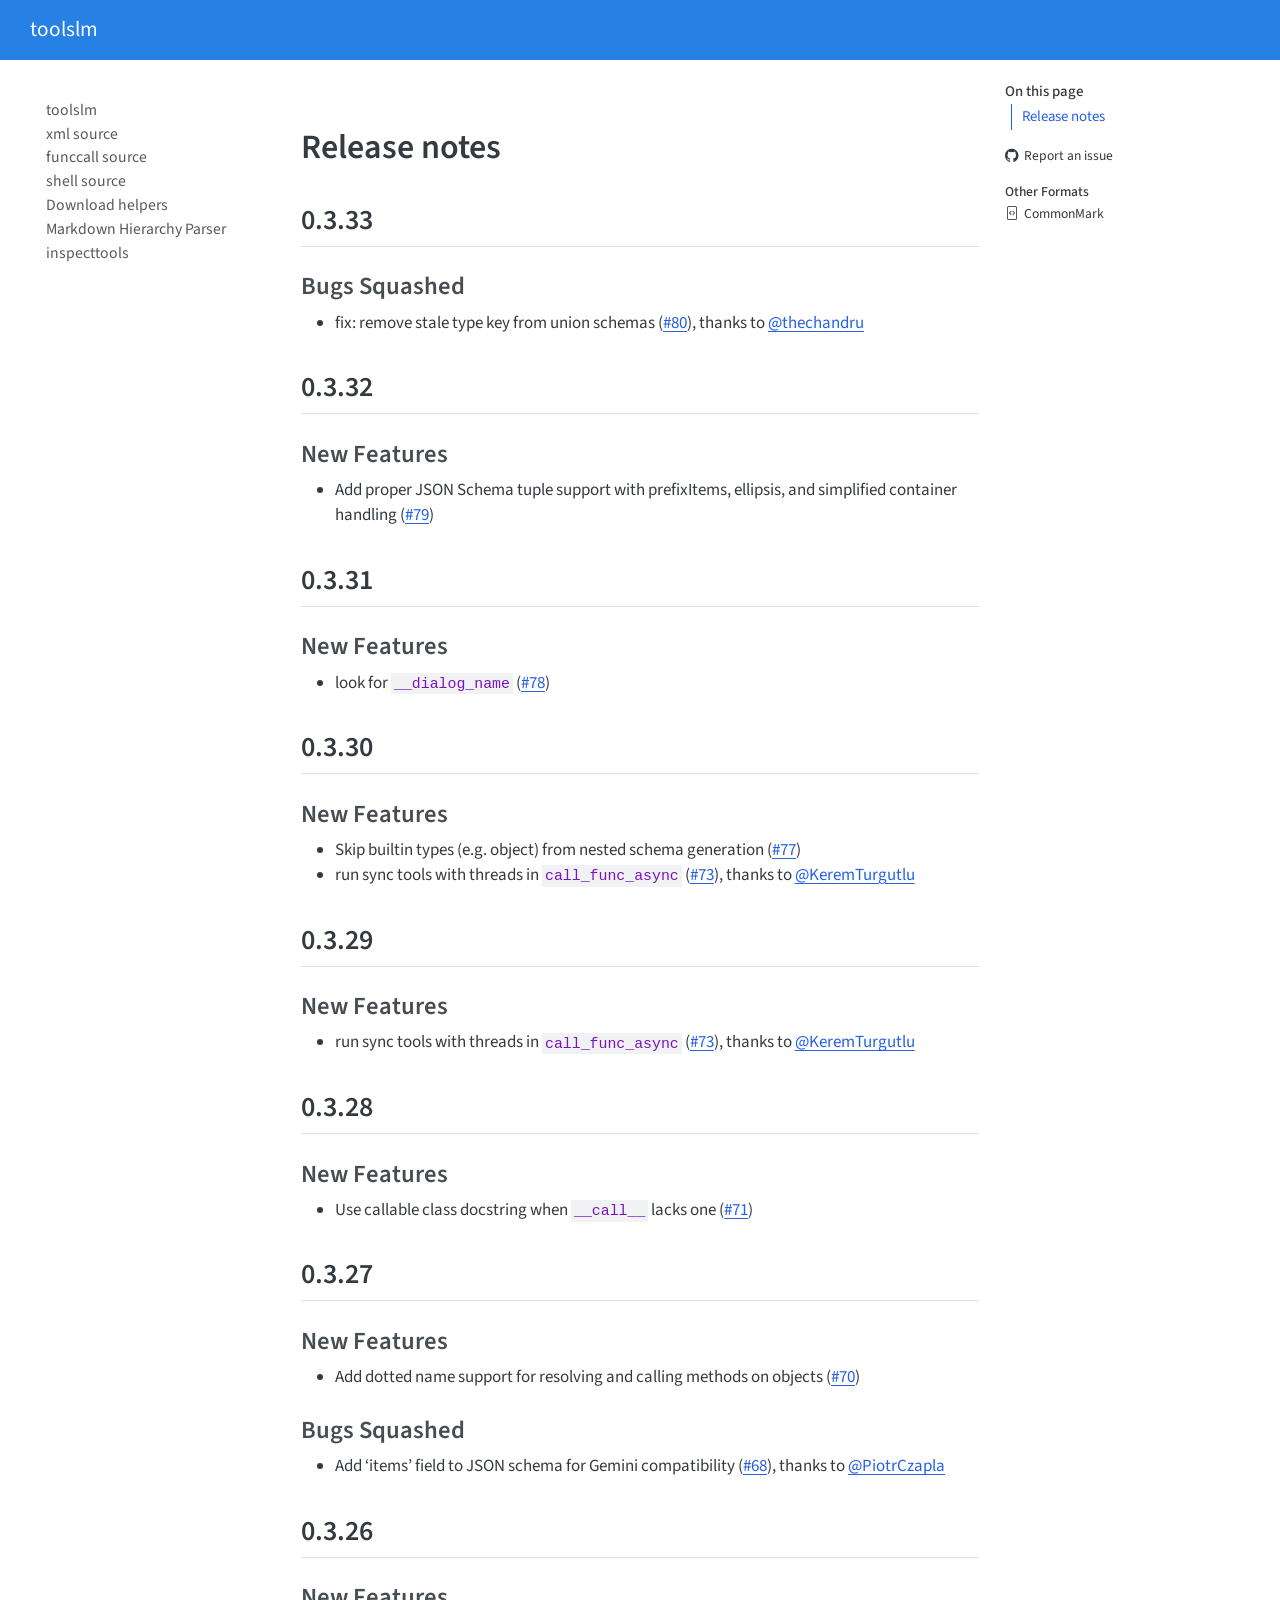
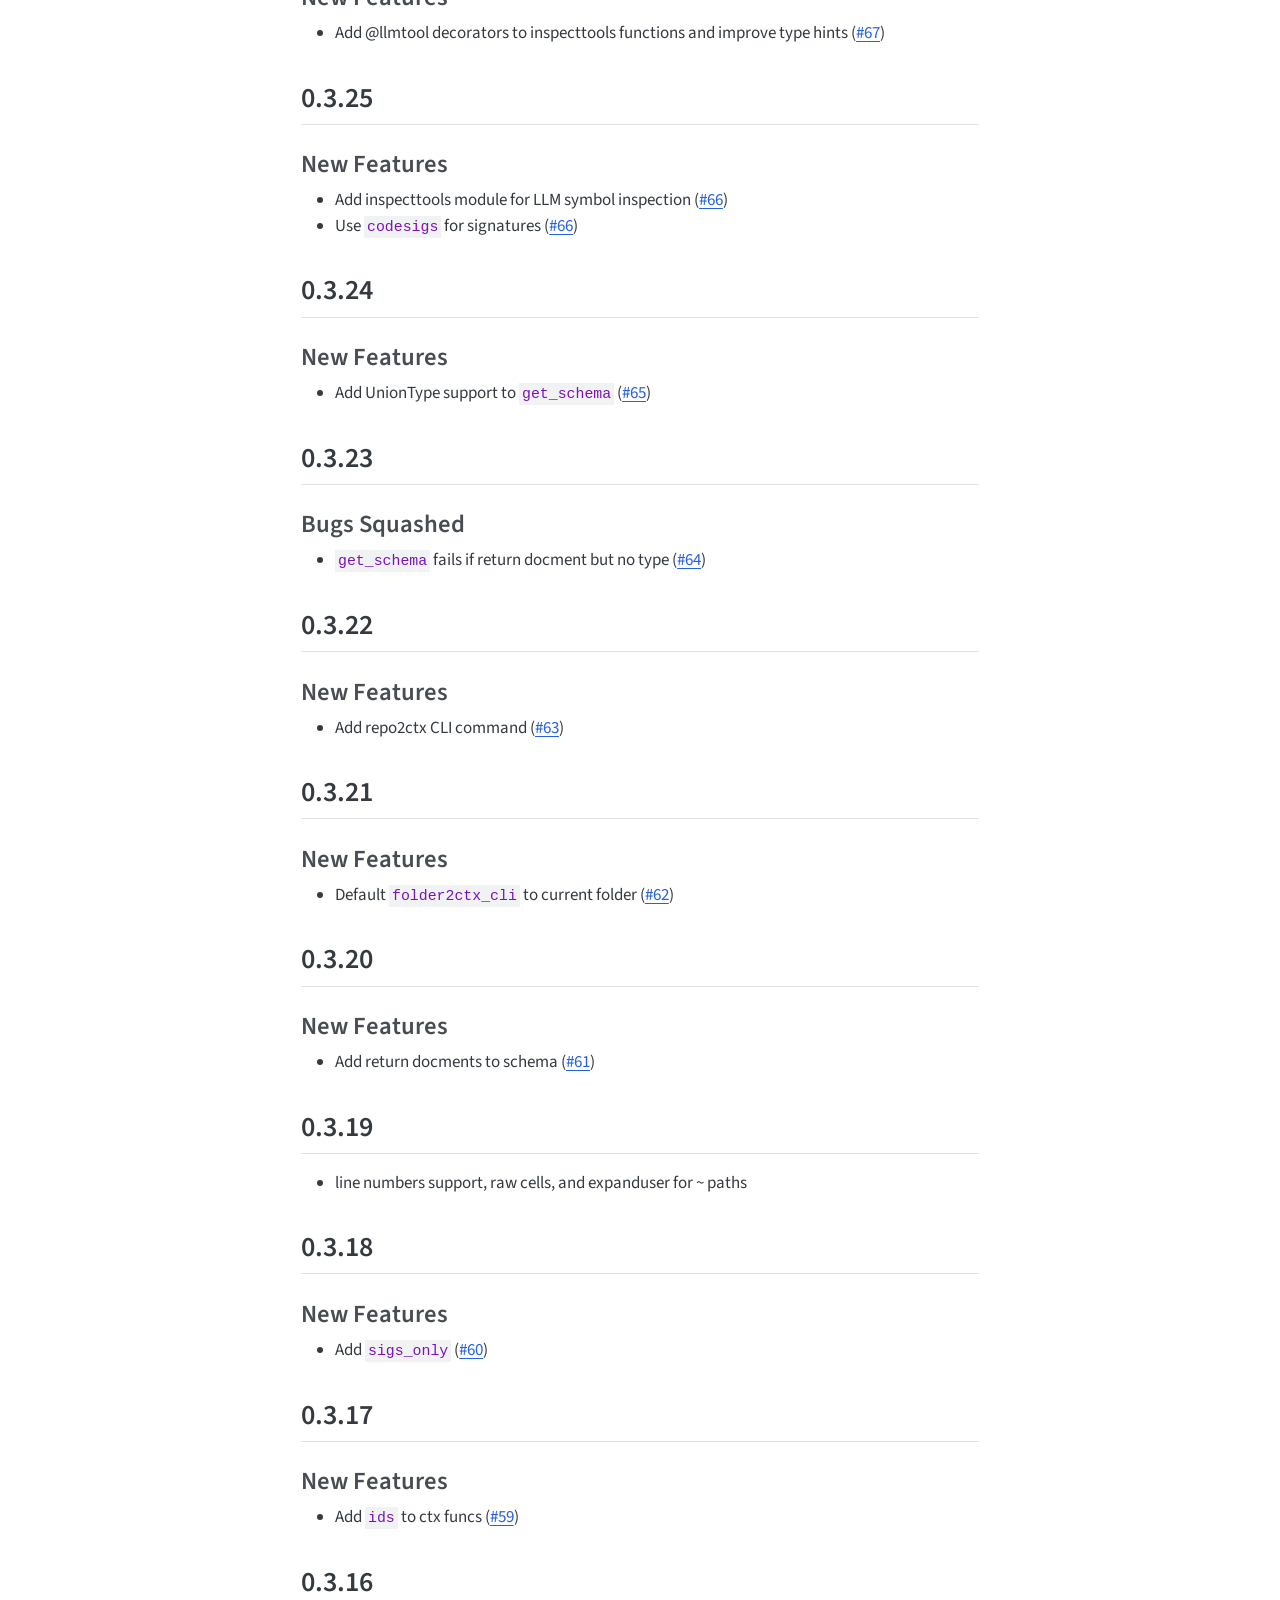
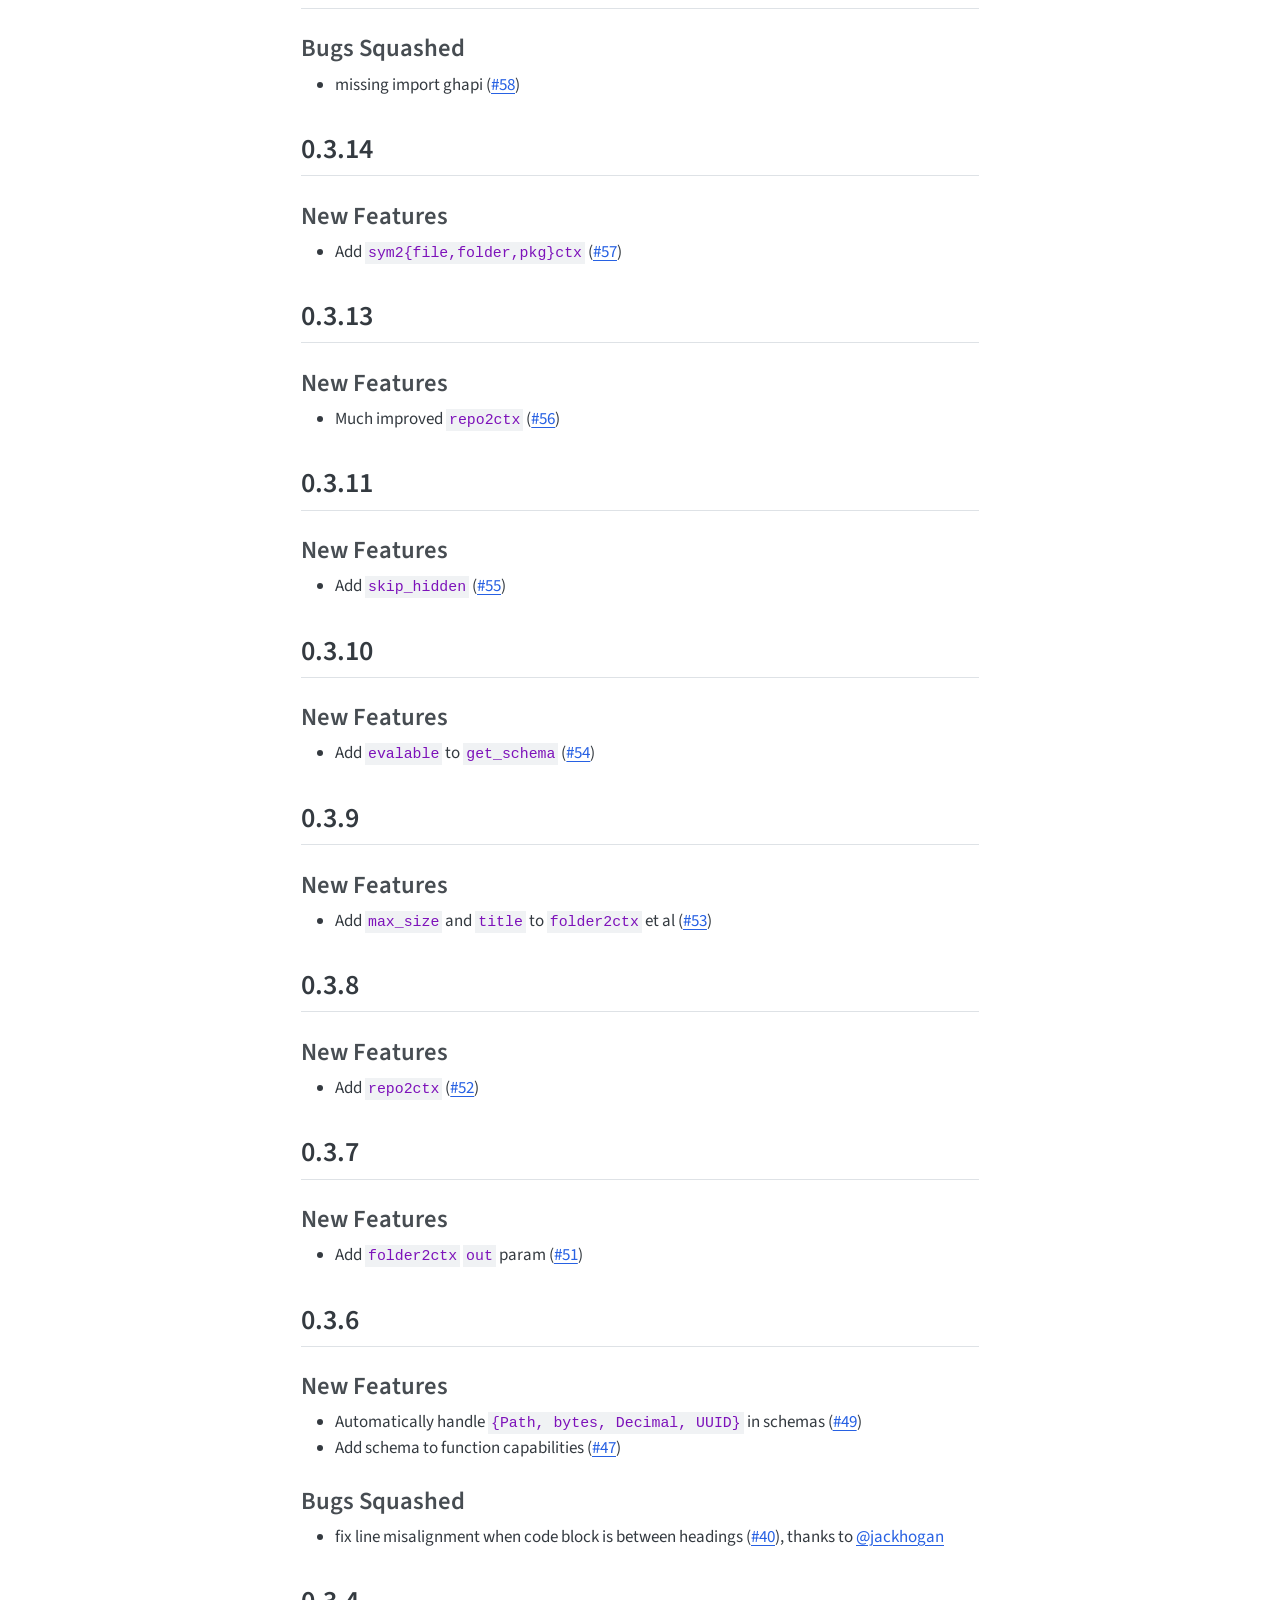
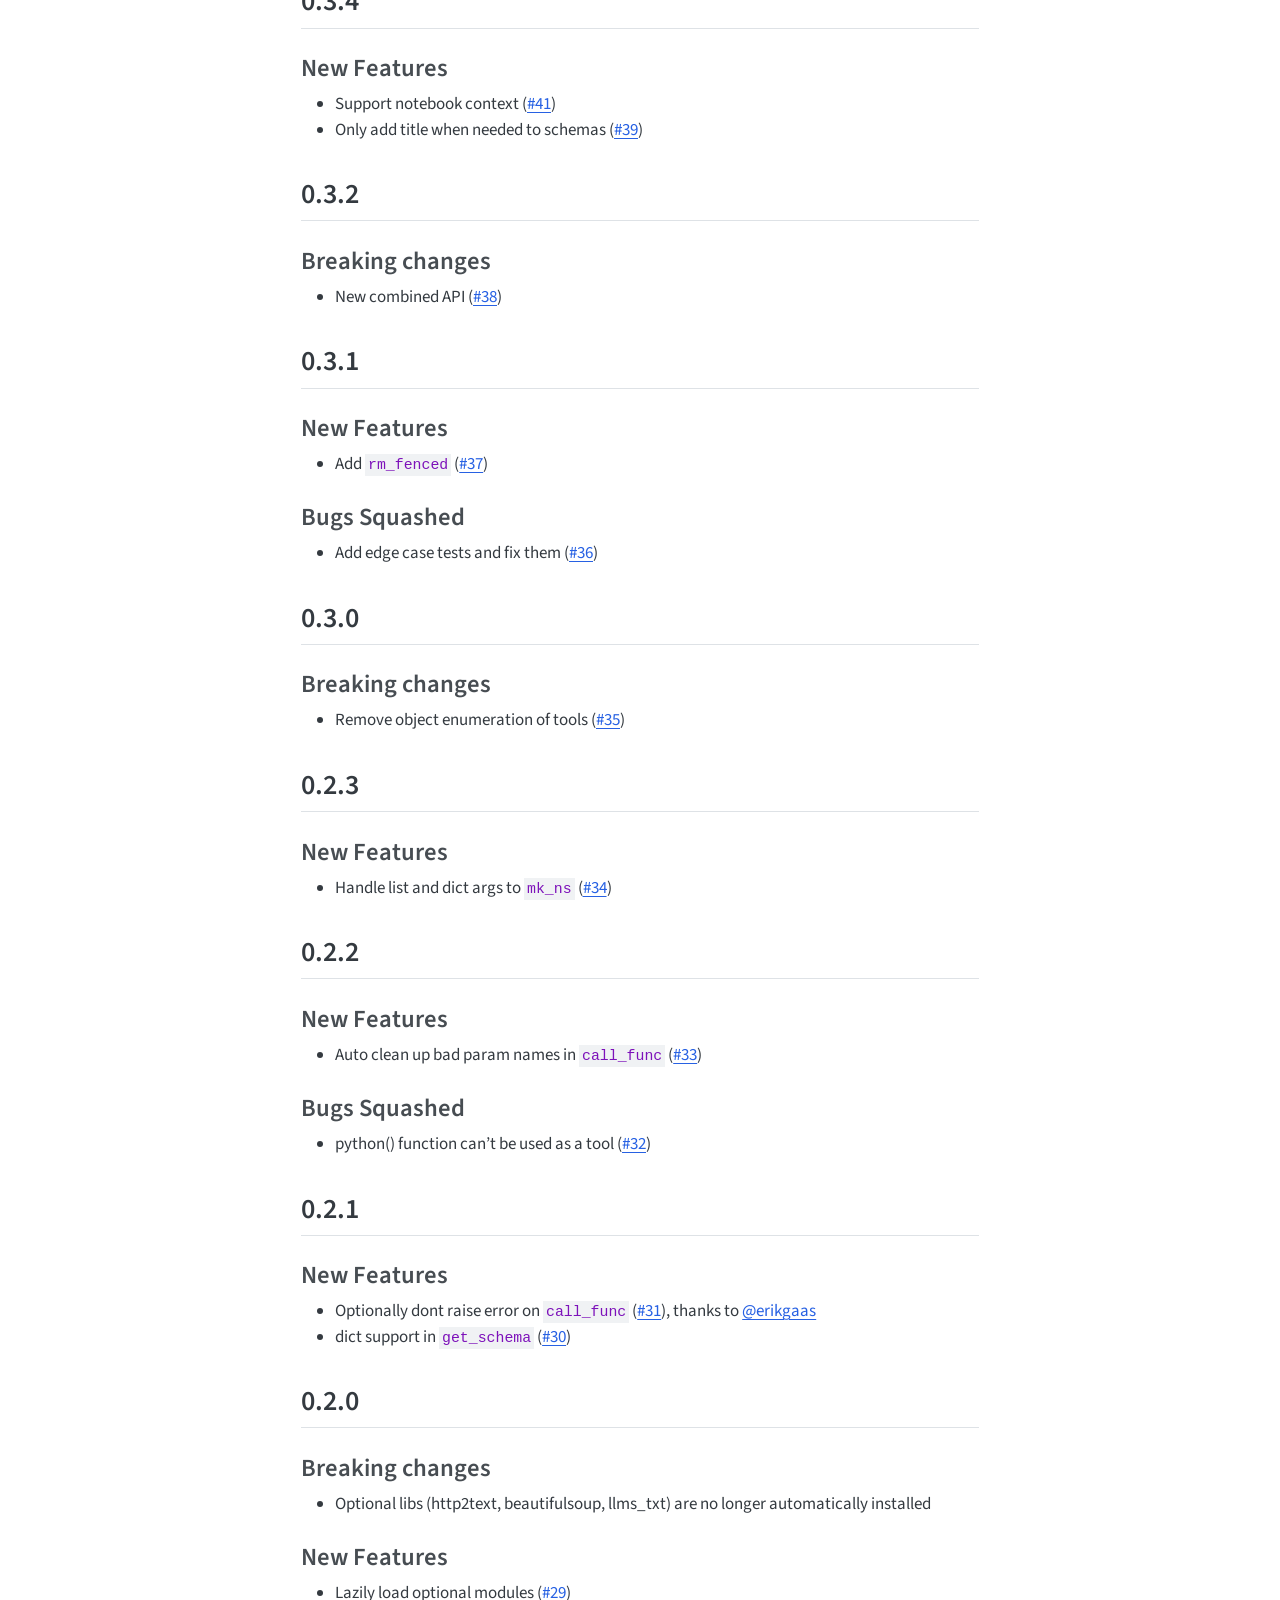
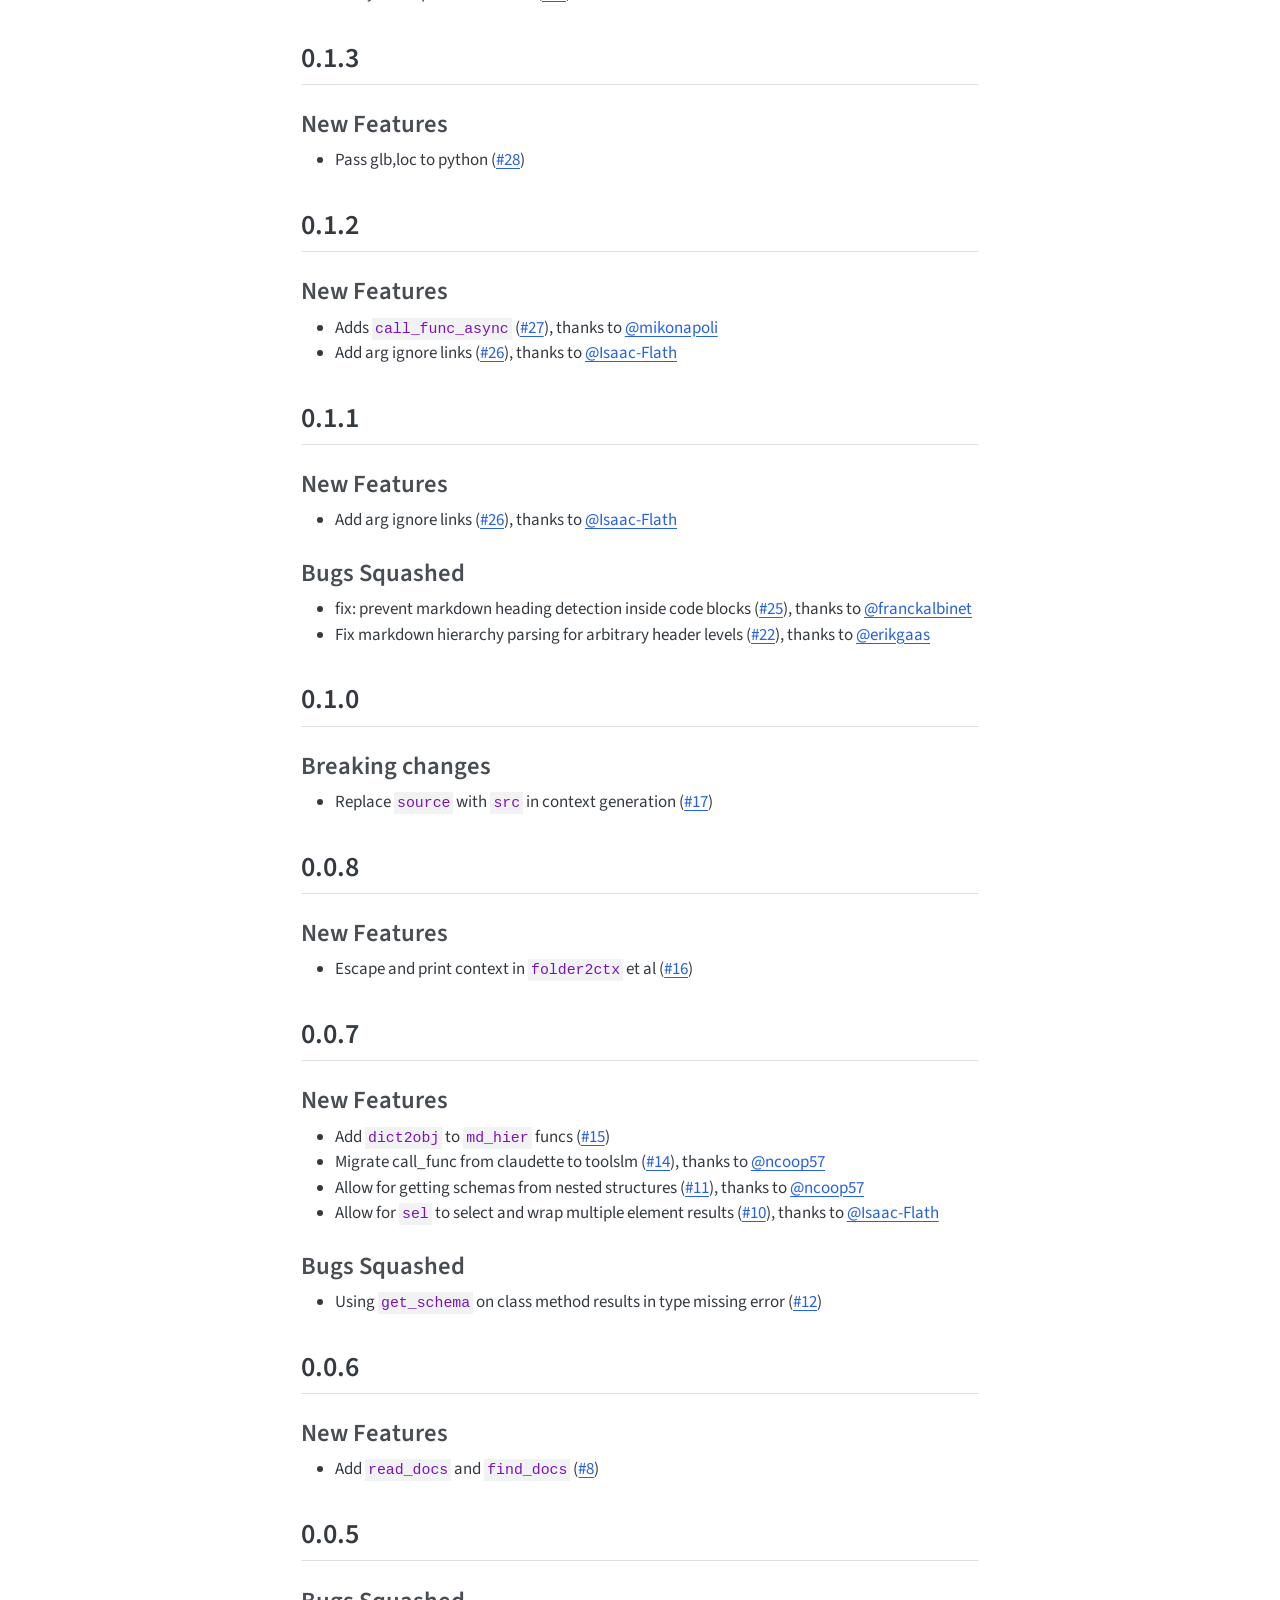
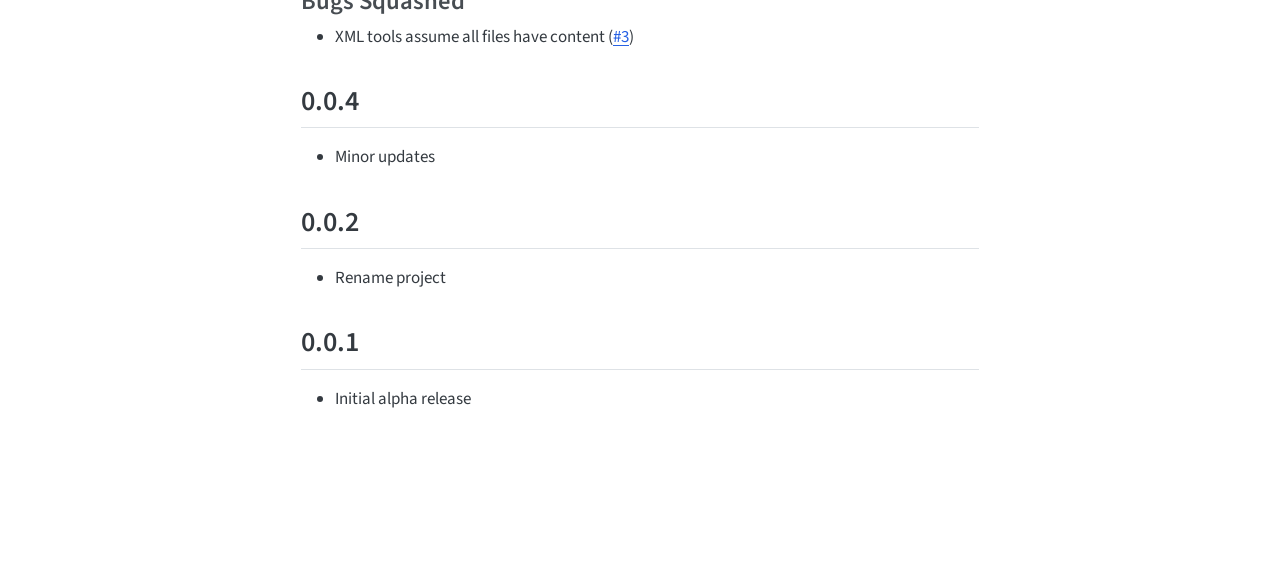
==== commit eda9d723: "deploy: fcc19db7e4699a72d8a4eccf66f8d1b75b8d8437" ====
--- a/CHANGELOG.html
+++ b/CHANGELOG.html
@@ -164,173 +164,181 @@
   <ul>
   <li><a href="#release-notes" id="toc-release-notes" class="nav-link active" data-scroll-target="#release-notes">Release notes</a>
   <ul class="collapse">
-  <li><a href="#section" id="toc-section" class="nav-link" data-scroll-target="#section">0.3.31</a>
+  <li><a href="#section" id="toc-section" class="nav-link" data-scroll-target="#section">0.3.33</a>
+  <ul class="collapse">
+  <li><a href="#bugs-squashed" id="toc-bugs-squashed" class="nav-link" data-scroll-target="#bugs-squashed">Bugs Squashed</a></li>
+  </ul></li>
+  <li><a href="#section-1" id="toc-section-1" class="nav-link" data-scroll-target="#section-1">0.3.32</a>
   <ul class="collapse">
   <li><a href="#new-features" id="toc-new-features" class="nav-link" data-scroll-target="#new-features">New Features</a></li>
   </ul></li>
-  <li><a href="#section-1" id="toc-section-1" class="nav-link" data-scroll-target="#section-1">0.3.30</a>
+  <li><a href="#section-2" id="toc-section-2" class="nav-link" data-scroll-target="#section-2">0.3.31</a>
   <ul class="collapse">
   <li><a href="#new-features-1" id="toc-new-features-1" class="nav-link" data-scroll-target="#new-features-1">New Features</a></li>
   </ul></li>
-  <li><a href="#section-2" id="toc-section-2" class="nav-link" data-scroll-target="#section-2">0.3.29</a>
+  <li><a href="#section-3" id="toc-section-3" class="nav-link" data-scroll-target="#section-3">0.3.30</a>
   <ul class="collapse">
   <li><a href="#new-features-2" id="toc-new-features-2" class="nav-link" data-scroll-target="#new-features-2">New Features</a></li>
   </ul></li>
-  <li><a href="#section-3" id="toc-section-3" class="nav-link" data-scroll-target="#section-3">0.3.28</a>
+  <li><a href="#section-4" id="toc-section-4" class="nav-link" data-scroll-target="#section-4">0.3.29</a>
   <ul class="collapse">
   <li><a href="#new-features-3" id="toc-new-features-3" class="nav-link" data-scroll-target="#new-features-3">New Features</a></li>
   </ul></li>
-  <li><a href="#section-4" id="toc-section-4" class="nav-link" data-scroll-target="#section-4">0.3.27</a>
+  <li><a href="#section-5" id="toc-section-5" class="nav-link" data-scroll-target="#section-5">0.3.28</a>
   <ul class="collapse">
   <li><a href="#new-features-4" id="toc-new-features-4" class="nav-link" data-scroll-target="#new-features-4">New Features</a></li>
-  <li><a href="#bugs-squashed" id="toc-bugs-squashed" class="nav-link" data-scroll-target="#bugs-squashed">Bugs Squashed</a></li>
-  </ul></li>
-  <li><a href="#section-5" id="toc-section-5" class="nav-link" data-scroll-target="#section-5">0.3.26</a>
+  </ul></li>
+  <li><a href="#section-6" id="toc-section-6" class="nav-link" data-scroll-target="#section-6">0.3.27</a>
   <ul class="collapse">
   <li><a href="#new-features-5" id="toc-new-features-5" class="nav-link" data-scroll-target="#new-features-5">New Features</a></li>
-  </ul></li>
-  <li><a href="#section-6" id="toc-section-6" class="nav-link" data-scroll-target="#section-6">0.3.25</a>
+  <li><a href="#bugs-squashed-1" id="toc-bugs-squashed-1" class="nav-link" data-scroll-target="#bugs-squashed-1">Bugs Squashed</a></li>
+  </ul></li>
+  <li><a href="#section-7" id="toc-section-7" class="nav-link" data-scroll-target="#section-7">0.3.26</a>
   <ul class="collapse">
   <li><a href="#new-features-6" id="toc-new-features-6" class="nav-link" data-scroll-target="#new-features-6">New Features</a></li>
   </ul></li>
-  <li><a href="#section-7" id="toc-section-7" class="nav-link" data-scroll-target="#section-7">0.3.24</a>
+  <li><a href="#section-8" id="toc-section-8" class="nav-link" data-scroll-target="#section-8">0.3.25</a>
   <ul class="collapse">
   <li><a href="#new-features-7" id="toc-new-features-7" class="nav-link" data-scroll-target="#new-features-7">New Features</a></li>
   </ul></li>
-  <li><a href="#section-8" id="toc-section-8" class="nav-link" data-scroll-target="#section-8">0.3.23</a>
-  <ul class="collapse">
-  <li><a href="#bugs-squashed-1" id="toc-bugs-squashed-1" class="nav-link" data-scroll-target="#bugs-squashed-1">Bugs Squashed</a></li>
-  </ul></li>
-  <li><a href="#section-9" id="toc-section-9" class="nav-link" data-scroll-target="#section-9">0.3.22</a>
+  <li><a href="#section-9" id="toc-section-9" class="nav-link" data-scroll-target="#section-9">0.3.24</a>
   <ul class="collapse">
   <li><a href="#new-features-8" id="toc-new-features-8" class="nav-link" data-scroll-target="#new-features-8">New Features</a></li>
   </ul></li>
-  <li><a href="#section-10" id="toc-section-10" class="nav-link" data-scroll-target="#section-10">0.3.21</a>
+  <li><a href="#section-10" id="toc-section-10" class="nav-link" data-scroll-target="#section-10">0.3.23</a>
+  <ul class="collapse">
+  <li><a href="#bugs-squashed-2" id="toc-bugs-squashed-2" class="nav-link" data-scroll-target="#bugs-squashed-2">Bugs Squashed</a></li>
+  </ul></li>
+  <li><a href="#section-11" id="toc-section-11" class="nav-link" data-scroll-target="#section-11">0.3.22</a>
   <ul class="collapse">
   <li><a href="#new-features-9" id="toc-new-features-9" class="nav-link" data-scroll-target="#new-features-9">New Features</a></li>
   </ul></li>
-  <li><a href="#section-11" id="toc-section-11" class="nav-link" data-scroll-target="#section-11">0.3.20</a>
+  <li><a href="#section-12" id="toc-section-12" class="nav-link" data-scroll-target="#section-12">0.3.21</a>
   <ul class="collapse">
   <li><a href="#new-features-10" id="toc-new-features-10" class="nav-link" data-scroll-target="#new-features-10">New Features</a></li>
   </ul></li>
-  <li><a href="#section-12" id="toc-section-12" class="nav-link" data-scroll-target="#section-12">0.3.19</a></li>
-  <li><a href="#section-13" id="toc-section-13" class="nav-link" data-scroll-target="#section-13">0.3.18</a>
+  <li><a href="#section-13" id="toc-section-13" class="nav-link" data-scroll-target="#section-13">0.3.20</a>
   <ul class="collapse">
   <li><a href="#new-features-11" id="toc-new-features-11" class="nav-link" data-scroll-target="#new-features-11">New Features</a></li>
   </ul></li>
-  <li><a href="#section-14" id="toc-section-14" class="nav-link" data-scroll-target="#section-14">0.3.17</a>
+  <li><a href="#section-14" id="toc-section-14" class="nav-link" data-scroll-target="#section-14">0.3.19</a></li>
+  <li><a href="#section-15" id="toc-section-15" class="nav-link" data-scroll-target="#section-15">0.3.18</a>
   <ul class="collapse">
   <li><a href="#new-features-12" id="toc-new-features-12" class="nav-link" data-scroll-target="#new-features-12">New Features</a></li>
   </ul></li>
-  <li><a href="#section-15" id="toc-section-15" class="nav-link" data-scroll-target="#section-15">0.3.16</a>
-  <ul class="collapse">
-  <li><a href="#bugs-squashed-2" id="toc-bugs-squashed-2" class="nav-link" data-scroll-target="#bugs-squashed-2">Bugs Squashed</a></li>
-  </ul></li>
-  <li><a href="#section-16" id="toc-section-16" class="nav-link" data-scroll-target="#section-16">0.3.14</a>
+  <li><a href="#section-16" id="toc-section-16" class="nav-link" data-scroll-target="#section-16">0.3.17</a>
   <ul class="collapse">
   <li><a href="#new-features-13" id="toc-new-features-13" class="nav-link" data-scroll-target="#new-features-13">New Features</a></li>
   </ul></li>
-  <li><a href="#section-17" id="toc-section-17" class="nav-link" data-scroll-target="#section-17">0.3.13</a>
+  <li><a href="#section-17" id="toc-section-17" class="nav-link" data-scroll-target="#section-17">0.3.16</a>
+  <ul class="collapse">
+  <li><a href="#bugs-squashed-3" id="toc-bugs-squashed-3" class="nav-link" data-scroll-target="#bugs-squashed-3">Bugs Squashed</a></li>
+  </ul></li>
+  <li><a href="#section-18" id="toc-section-18" class="nav-link" data-scroll-target="#section-18">0.3.14</a>
   <ul class="collapse">
   <li><a href="#new-features-14" id="toc-new-features-14" class="nav-link" data-scroll-target="#new-features-14">New Features</a></li>
   </ul></li>
-  <li><a href="#section-18" id="toc-section-18" class="nav-link" data-scroll-target="#section-18">0.3.11</a>
+  <li><a href="#section-19" id="toc-section-19" class="nav-link" data-scroll-target="#section-19">0.3.13</a>
   <ul class="collapse">
   <li><a href="#new-features-15" id="toc-new-features-15" class="nav-link" data-scroll-target="#new-features-15">New Features</a></li>
   </ul></li>
-  <li><a href="#section-19" id="toc-section-19" class="nav-link" data-scroll-target="#section-19">0.3.10</a>
+  <li><a href="#section-20" id="toc-section-20" class="nav-link" data-scroll-target="#section-20">0.3.11</a>
   <ul class="collapse">
   <li><a href="#new-features-16" id="toc-new-features-16" class="nav-link" data-scroll-target="#new-features-16">New Features</a></li>
   </ul></li>
-  <li><a href="#section-20" id="toc-section-20" class="nav-link" data-scroll-target="#section-20">0.3.9</a>
+  <li><a href="#section-21" id="toc-section-21" class="nav-link" data-scroll-target="#section-21">0.3.10</a>
   <ul class="collapse">
   <li><a href="#new-features-17" id="toc-new-features-17" class="nav-link" data-scroll-target="#new-features-17">New Features</a></li>
   </ul></li>
-  <li><a href="#section-21" id="toc-section-21" class="nav-link" data-scroll-target="#section-21">0.3.8</a>
+  <li><a href="#section-22" id="toc-section-22" class="nav-link" data-scroll-target="#section-22">0.3.9</a>
   <ul class="collapse">
   <li><a href="#new-features-18" id="toc-new-features-18" class="nav-link" data-scroll-target="#new-features-18">New Features</a></li>
   </ul></li>
-  <li><a href="#section-22" id="toc-section-22" class="nav-link" data-scroll-target="#section-22">0.3.7</a>
+  <li><a href="#section-23" id="toc-section-23" class="nav-link" data-scroll-target="#section-23">0.3.8</a>
   <ul class="collapse">
   <li><a href="#new-features-19" id="toc-new-features-19" class="nav-link" data-scroll-target="#new-features-19">New Features</a></li>
   </ul></li>
-  <li><a href="#section-23" id="toc-section-23" class="nav-link" data-scroll-target="#section-23">0.3.6</a>
+  <li><a href="#section-24" id="toc-section-24" class="nav-link" data-scroll-target="#section-24">0.3.7</a>
   <ul class="collapse">
   <li><a href="#new-features-20" id="toc-new-features-20" class="nav-link" data-scroll-target="#new-features-20">New Features</a></li>
-  <li><a href="#bugs-squashed-3" id="toc-bugs-squashed-3" class="nav-link" data-scroll-target="#bugs-squashed-3">Bugs Squashed</a></li>
-  </ul></li>
-  <li><a href="#section-24" id="toc-section-24" class="nav-link" data-scroll-target="#section-24">0.3.4</a>
+  </ul></li>
+  <li><a href="#section-25" id="toc-section-25" class="nav-link" data-scroll-target="#section-25">0.3.6</a>
   <ul class="collapse">
   <li><a href="#new-features-21" id="toc-new-features-21" class="nav-link" data-scroll-target="#new-features-21">New Features</a></li>
-  </ul></li>
-  <li><a href="#section-25" id="toc-section-25" class="nav-link" data-scroll-target="#section-25">0.3.2</a>
+  <li><a href="#bugs-squashed-4" id="toc-bugs-squashed-4" class="nav-link" data-scroll-target="#bugs-squashed-4">Bugs Squashed</a></li>
+  </ul></li>
+  <li><a href="#section-26" id="toc-section-26" class="nav-link" data-scroll-target="#section-26">0.3.4</a>
+  <ul class="collapse">
+  <li><a href="#new-features-22" id="toc-new-features-22" class="nav-link" data-scroll-target="#new-features-22">New Features</a></li>
+  </ul></li>
+  <li><a href="#section-27" id="toc-section-27" class="nav-link" data-scroll-target="#section-27">0.3.2</a>
   <ul class="collapse">
   <li><a href="#breaking-changes" id="toc-breaking-changes" class="nav-link" data-scroll-target="#breaking-changes">Breaking changes</a></li>
   </ul></li>
-  <li><a href="#section-26" id="toc-section-26" class="nav-link" data-scroll-target="#section-26">0.3.1</a>
-  <ul class="collapse">
-  <li><a href="#new-features-22" id="toc-new-features-22" class="nav-link" data-scroll-target="#new-features-22">New Features</a></li>
-  <li><a href="#bugs-squashed-4" id="toc-bugs-squashed-4" class="nav-link" data-scroll-target="#bugs-squashed-4">Bugs Squashed</a></li>
-  </ul></li>
-  <li><a href="#section-27" id="toc-section-27" class="nav-link" data-scroll-target="#section-27">0.3.0</a>
+  <li><a href="#section-28" id="toc-section-28" class="nav-link" data-scroll-target="#section-28">0.3.1</a>
+  <ul class="collapse">
+  <li><a href="#new-features-23" id="toc-new-features-23" class="nav-link" data-scroll-target="#new-features-23">New Features</a></li>
+  <li><a href="#bugs-squashed-5" id="toc-bugs-squashed-5" class="nav-link" data-scroll-target="#bugs-squashed-5">Bugs Squashed</a></li>
+  </ul></li>
+  <li><a href="#section-29" id="toc-section-29" class="nav-link" data-scroll-target="#section-29">0.3.0</a>
   <ul class="collapse">
   <li><a href="#breaking-changes-1" id="toc-breaking-changes-1" class="nav-link" data-scroll-target="#breaking-changes-1">Breaking changes</a></li>
   </ul></li>
-  <li><a href="#section-28" id="toc-section-28" class="nav-link" data-scroll-target="#section-28">0.2.3</a>
-  <ul class="collapse">
-  <li><a href="#new-features-23" id="toc-new-features-23" class="nav-link" data-scroll-target="#new-features-23">New Features</a></li>
-  </ul></li>
-  <li><a href="#section-29" id="toc-section-29" class="nav-link" data-scroll-target="#section-29">0.2.2</a>
+  <li><a href="#section-30" id="toc-section-30" class="nav-link" data-scroll-target="#section-30">0.2.3</a>
   <ul class="collapse">
   <li><a href="#new-features-24" id="toc-new-features-24" class="nav-link" data-scroll-target="#new-features-24">New Features</a></li>
-  <li><a href="#bugs-squashed-5" id="toc-bugs-squashed-5" class="nav-link" data-scroll-target="#bugs-squashed-5">Bugs Squashed</a></li>
-  </ul></li>
-  <li><a href="#section-30" id="toc-section-30" class="nav-link" data-scroll-target="#section-30">0.2.1</a>
+  </ul></li>
+  <li><a href="#section-31" id="toc-section-31" class="nav-link" data-scroll-target="#section-31">0.2.2</a>
   <ul class="collapse">
   <li><a href="#new-features-25" id="toc-new-features-25" class="nav-link" data-scroll-target="#new-features-25">New Features</a></li>
-  </ul></li>
-  <li><a href="#section-31" id="toc-section-31" class="nav-link" data-scroll-target="#section-31">0.2.0</a>
+  <li><a href="#bugs-squashed-6" id="toc-bugs-squashed-6" class="nav-link" data-scroll-target="#bugs-squashed-6">Bugs Squashed</a></li>
+  </ul></li>
+  <li><a href="#section-32" id="toc-section-32" class="nav-link" data-scroll-target="#section-32">0.2.1</a>
+  <ul class="collapse">
+  <li><a href="#new-features-26" id="toc-new-features-26" class="nav-link" data-scroll-target="#new-features-26">New Features</a></li>
+  </ul></li>
+  <li><a href="#section-33" id="toc-section-33" class="nav-link" data-scroll-target="#section-33">0.2.0</a>
   <ul class="collapse">
   <li><a href="#breaking-changes-2" id="toc-breaking-changes-2" class="nav-link" data-scroll-target="#breaking-changes-2">Breaking changes</a></li>
-  <li><a href="#new-features-26" id="toc-new-features-26" class="nav-link" data-scroll-target="#new-features-26">New Features</a></li>
-  </ul></li>
-  <li><a href="#section-32" id="toc-section-32" class="nav-link" data-scroll-target="#section-32">0.1.3</a>
-  <ul class="collapse">
   <li><a href="#new-features-27" id="toc-new-features-27" class="nav-link" data-scroll-target="#new-features-27">New Features</a></li>
   </ul></li>
-  <li><a href="#section-33" id="toc-section-33" class="nav-link" data-scroll-target="#section-33">0.1.2</a>
+  <li><a href="#section-34" id="toc-section-34" class="nav-link" data-scroll-target="#section-34">0.1.3</a>
   <ul class="collapse">
   <li><a href="#new-features-28" id="toc-new-features-28" class="nav-link" data-scroll-target="#new-features-28">New Features</a></li>
   </ul></li>
-  <li><a href="#section-34" id="toc-section-34" class="nav-link" data-scroll-target="#section-34">0.1.1</a>
+  <li><a href="#section-35" id="toc-section-35" class="nav-link" data-scroll-target="#section-35">0.1.2</a>
   <ul class="collapse">
   <li><a href="#new-features-29" id="toc-new-features-29" class="nav-link" data-scroll-target="#new-features-29">New Features</a></li>
-  <li><a href="#bugs-squashed-6" id="toc-bugs-squashed-6" class="nav-link" data-scroll-target="#bugs-squashed-6">Bugs Squashed</a></li>
-  </ul></li>
-  <li><a href="#section-35" id="toc-section-35" class="nav-link" data-scroll-target="#section-35">0.1.0</a>
+  </ul></li>
+  <li><a href="#section-36" id="toc-section-36" class="nav-link" data-scroll-target="#section-36">0.1.1</a>
+  <ul class="collapse">
+  <li><a href="#new-features-30" id="toc-new-features-30" class="nav-link" data-scroll-target="#new-features-30">New Features</a></li>
+  <li><a href="#bugs-squashed-7" id="toc-bugs-squashed-7" class="nav-link" data-scroll-target="#bugs-squashed-7">Bugs Squashed</a></li>
+  </ul></li>
+  <li><a href="#section-37" id="toc-section-37" class="nav-link" data-scroll-target="#section-37">0.1.0</a>
   <ul class="collapse">
   <li><a href="#breaking-changes-3" id="toc-breaking-changes-3" class="nav-link" data-scroll-target="#breaking-changes-3">Breaking changes</a></li>
   </ul></li>
-  <li><a href="#section-36" id="toc-section-36" class="nav-link" data-scroll-target="#section-36">0.0.8</a>
-  <ul class="collapse">
-  <li><a href="#new-features-30" id="toc-new-features-30" class="nav-link" data-scroll-target="#new-features-30">New Features</a></li>
-  </ul></li>
-  <li><a href="#section-37" id="toc-section-37" class="nav-link" data-scroll-target="#section-37">0.0.7</a>
+  <li><a href="#section-38" id="toc-section-38" class="nav-link" data-scroll-target="#section-38">0.0.8</a>
   <ul class="collapse">
   <li><a href="#new-features-31" id="toc-new-features-31" class="nav-link" data-scroll-target="#new-features-31">New Features</a></li>
-  <li><a href="#bugs-squashed-7" id="toc-bugs-squashed-7" class="nav-link" data-scroll-target="#bugs-squashed-7">Bugs Squashed</a></li>
-  </ul></li>
-  <li><a href="#section-38" id="toc-section-38" class="nav-link" data-scroll-target="#section-38">0.0.6</a>
+  </ul></li>
+  <li><a href="#section-39" id="toc-section-39" class="nav-link" data-scroll-target="#section-39">0.0.7</a>
   <ul class="collapse">
   <li><a href="#new-features-32" id="toc-new-features-32" class="nav-link" data-scroll-target="#new-features-32">New Features</a></li>
-  </ul></li>
-  <li><a href="#section-39" id="toc-section-39" class="nav-link" data-scroll-target="#section-39">0.0.5</a>
-  <ul class="collapse">
   <li><a href="#bugs-squashed-8" id="toc-bugs-squashed-8" class="nav-link" data-scroll-target="#bugs-squashed-8">Bugs Squashed</a></li>
   </ul></li>
-  <li><a href="#section-40" id="toc-section-40" class="nav-link" data-scroll-target="#section-40">0.0.4</a></li>
-  <li><a href="#section-41" id="toc-section-41" class="nav-link" data-scroll-target="#section-41">0.0.2</a></li>
-  <li><a href="#section-42" id="toc-section-42" class="nav-link" data-scroll-target="#section-42">0.0.1</a></li>
+  <li><a href="#section-40" id="toc-section-40" class="nav-link" data-scroll-target="#section-40">0.0.6</a>
+  <ul class="collapse">
+  <li><a href="#new-features-33" id="toc-new-features-33" class="nav-link" data-scroll-target="#new-features-33">New Features</a></li>
+  </ul></li>
+  <li><a href="#section-41" id="toc-section-41" class="nav-link" data-scroll-target="#section-41">0.0.5</a>
+  <ul class="collapse">
+  <li><a href="#bugs-squashed-9" id="toc-bugs-squashed-9" class="nav-link" data-scroll-target="#bugs-squashed-9">Bugs Squashed</a></li>
+  </ul></li>
+  <li><a href="#section-42" id="toc-section-42" class="nav-link" data-scroll-target="#section-42">0.0.4</a></li>
+  <li><a href="#section-43" id="toc-section-43" class="nav-link" data-scroll-target="#section-43">0.0.2</a></li>
+  <li><a href="#section-44" id="toc-section-44" class="nav-link" data-scroll-target="#section-44">0.0.1</a></li>
   </ul></li>
   </ul>
 <div class="toc-actions"><ul><li><a href="https://github.com/AnswerDotAI/toolslm/issues/new" class="toc-action"><i class="bi bi-github"></i>Report an issue</a></li></ul></div><div class="quarto-alternate-formats"><h2>Other Formats</h2><ul><li><a href="CHANGELOG-commonmark.md"><i class="bi bi-file-code"></i>CommonMark</a></li></ul></div></nav>
@@ -345,245 +353,263 @@
 <h1>Release notes</h1>
 <!-- do not remove -->
 <section id="section" class="level2">
-<h2 class="anchored" data-anchor-id="section">0.3.31</h2>
+<h2 class="anchored" data-anchor-id="section">0.3.33</h2>
+<section id="bugs-squashed" class="level3">
+<h3 class="anchored" data-anchor-id="bugs-squashed">Bugs Squashed</h3>
+<ul>
+<li>fix: remove stale type key from union schemas (<a href="https://github.com/AnswerDotAI/toolslm/pull/80">#80</a>), thanks to <a href="https://github.com/thechandru"><span class="citation" data-cites="thechandru">@thechandru</span></a></li>
+</ul>
+</section>
+</section>
+<section id="section-1" class="level2">
+<h2 class="anchored" data-anchor-id="section-1">0.3.32</h2>
 <section id="new-features" class="level3">
 <h3 class="anchored" data-anchor-id="new-features">New Features</h3>
 <ul>
-<li>look for <code>__dialog_name</code> (<a href="https://github.com/AnswerDotAI/toolslm/issues/78">#78</a>)</li>
-</ul>
-</section>
-</section>
-<section id="section-1" class="level2">
-<h2 class="anchored" data-anchor-id="section-1">0.3.30</h2>
+<li>Add proper JSON Schema tuple support with prefixItems, ellipsis, and simplified container handling (<a href="https://github.com/AnswerDotAI/toolslm/issues/79">#79</a>)</li>
+</ul>
+</section>
+</section>
+<section id="section-2" class="level2">
+<h2 class="anchored" data-anchor-id="section-2">0.3.31</h2>
 <section id="new-features-1" class="level3">
 <h3 class="anchored" data-anchor-id="new-features-1">New Features</h3>
 <ul>
+<li>look for <code>__dialog_name</code> (<a href="https://github.com/AnswerDotAI/toolslm/issues/78">#78</a>)</li>
+</ul>
+</section>
+</section>
+<section id="section-3" class="level2">
+<h2 class="anchored" data-anchor-id="section-3">0.3.30</h2>
+<section id="new-features-2" class="level3">
+<h3 class="anchored" data-anchor-id="new-features-2">New Features</h3>
+<ul>
 <li>Skip builtin types (e.g.&nbsp;object) from nested schema generation (<a href="https://github.com/AnswerDotAI/toolslm/issues/77">#77</a>)</li>
 <li>run sync tools with threads in <code>call_func_async</code> (<a href="https://github.com/AnswerDotAI/toolslm/pull/73">#73</a>), thanks to <a href="https://github.com/KeremTurgutlu"><span class="citation" data-cites="KeremTurgutlu">@KeremTurgutlu</span></a></li>
 </ul>
 </section>
 </section>
-<section id="section-2" class="level2">
-<h2 class="anchored" data-anchor-id="section-2">0.3.29</h2>
-<section id="new-features-2" class="level3">
-<h3 class="anchored" data-anchor-id="new-features-2">New Features</h3>
-<ul>
-<li>run sync tools with threads in <code>call_func_async</code> (<a href="https://github.com/AnswerDotAI/toolslm/pull/73">#73</a>), thanks to <a href="https://github.com/KeremTurgutlu"><span class="citation" data-cites="KeremTurgutlu">@KeremTurgutlu</span></a></li>
-</ul>
-</section>
-</section>
-<section id="section-3" class="level2">
-<h2 class="anchored" data-anchor-id="section-3">0.3.28</h2>
+<section id="section-4" class="level2">
+<h2 class="anchored" data-anchor-id="section-4">0.3.29</h2>
 <section id="new-features-3" class="level3">
 <h3 class="anchored" data-anchor-id="new-features-3">New Features</h3>
 <ul>
-<li>Use callable class docstring when <code>__call__</code> lacks one (<a href="https://github.com/AnswerDotAI/toolslm/issues/71">#71</a>)</li>
-</ul>
-</section>
-</section>
-<section id="section-4" class="level2">
-<h2 class="anchored" data-anchor-id="section-4">0.3.27</h2>
+<li>run sync tools with threads in <code>call_func_async</code> (<a href="https://github.com/AnswerDotAI/toolslm/pull/73">#73</a>), thanks to <a href="https://github.com/KeremTurgutlu"><span class="citation" data-cites="KeremTurgutlu">@KeremTurgutlu</span></a></li>
+</ul>
+</section>
+</section>
+<section id="section-5" class="level2">
+<h2 class="anchored" data-anchor-id="section-5">0.3.28</h2>
 <section id="new-features-4" class="level3">
 <h3 class="anchored" data-anchor-id="new-features-4">New Features</h3>
 <ul>
-<li>Add dotted name support for resolving and calling methods on objects (<a href="https://github.com/AnswerDotAI/toolslm/issues/70">#70</a>)</li>
-</ul>
-</section>
-<section id="bugs-squashed" class="level3">
-<h3 class="anchored" data-anchor-id="bugs-squashed">Bugs Squashed</h3>
-<ul>
-<li>Add ‘items’ field to JSON schema for Gemini compatibility (<a href="https://github.com/AnswerDotAI/toolslm/pull/68">#68</a>), thanks to <a href="https://github.com/PiotrCzapla"><span class="citation" data-cites="PiotrCzapla">@PiotrCzapla</span></a></li>
-</ul>
-</section>
-</section>
-<section id="section-5" class="level2">
-<h2 class="anchored" data-anchor-id="section-5">0.3.26</h2>
+<li>Use callable class docstring when <code>__call__</code> lacks one (<a href="https://github.com/AnswerDotAI/toolslm/issues/71">#71</a>)</li>
+</ul>
+</section>
+</section>
+<section id="section-6" class="level2">
+<h2 class="anchored" data-anchor-id="section-6">0.3.27</h2>
 <section id="new-features-5" class="level3">
 <h3 class="anchored" data-anchor-id="new-features-5">New Features</h3>
 <ul>
-<li>Add <span class="citation" data-cites="llmtool">@llmtool</span> decorators to inspecttools functions and improve type hints (<a href="https://github.com/AnswerDotAI/toolslm/issues/67">#67</a>)</li>
-</ul>
-</section>
-</section>
-<section id="section-6" class="level2">
-<h2 class="anchored" data-anchor-id="section-6">0.3.25</h2>
+<li>Add dotted name support for resolving and calling methods on objects (<a href="https://github.com/AnswerDotAI/toolslm/issues/70">#70</a>)</li>
+</ul>
+</section>
+<section id="bugs-squashed-1" class="level3">
+<h3 class="anchored" data-anchor-id="bugs-squashed-1">Bugs Squashed</h3>
+<ul>
+<li>Add ‘items’ field to JSON schema for Gemini compatibility (<a href="https://github.com/AnswerDotAI/toolslm/pull/68">#68</a>), thanks to <a href="https://github.com/PiotrCzapla"><span class="citation" data-cites="PiotrCzapla">@PiotrCzapla</span></a></li>
+</ul>
+</section>
+</section>
+<section id="section-7" class="level2">
+<h2 class="anchored" data-anchor-id="section-7">0.3.26</h2>
 <section id="new-features-6" class="level3">
 <h3 class="anchored" data-anchor-id="new-features-6">New Features</h3>
 <ul>
+<li>Add <span class="citation" data-cites="llmtool">@llmtool</span> decorators to inspecttools functions and improve type hints (<a href="https://github.com/AnswerDotAI/toolslm/issues/67">#67</a>)</li>
+</ul>
+</section>
+</section>
+<section id="section-8" class="level2">
+<h2 class="anchored" data-anchor-id="section-8">0.3.25</h2>
+<section id="new-features-7" class="level3">
+<h3 class="anchored" data-anchor-id="new-features-7">New Features</h3>
+<ul>
 <li>Add inspecttools module for LLM symbol inspection (<a href="https://github.com/AnswerDotAI/toolslm/issues/66">#66</a>)</li>
 <li>Use <code>codesigs</code> for signatures (<a href="https://github.com/AnswerDotAI/toolslm/issues/66">#66</a>)</li>
 </ul>
 </section>
 </section>
-<section id="section-7" class="level2">
-<h2 class="anchored" data-anchor-id="section-7">0.3.24</h2>
-<section id="new-features-7" class="level3">
-<h3 class="anchored" data-anchor-id="new-features-7">New Features</h3>
-<ul>
-<li>Add UnionType support to <code>get_schema</code> (<a href="https://github.com/AnswerDotAI/toolslm/issues/65">#65</a>)</li>
-</ul>
-</section>
-</section>
-<section id="section-8" class="level2">
-<h2 class="anchored" data-anchor-id="section-8">0.3.23</h2>
-<section id="bugs-squashed-1" class="level3">
-<h3 class="anchored" data-anchor-id="bugs-squashed-1">Bugs Squashed</h3>
-<ul>
-<li><code>get_schema</code> fails if return docment but no type (<a href="https://github.com/AnswerDotAI/toolslm/issues/64">#64</a>)</li>
-</ul>
-</section>
-</section>
 <section id="section-9" class="level2">
-<h2 class="anchored" data-anchor-id="section-9">0.3.22</h2>
+<h2 class="anchored" data-anchor-id="section-9">0.3.24</h2>
 <section id="new-features-8" class="level3">
 <h3 class="anchored" data-anchor-id="new-features-8">New Features</h3>
 <ul>
-<li>Add repo2ctx CLI command (<a href="https://github.com/AnswerDotAI/toolslm/issues/63">#63</a>)</li>
+<li>Add UnionType support to <code>get_schema</code> (<a href="https://github.com/AnswerDotAI/toolslm/issues/65">#65</a>)</li>
 </ul>
 </section>
 </section>
 <section id="section-10" class="level2">
-<h2 class="anchored" data-anchor-id="section-10">0.3.21</h2>
+<h2 class="anchored" data-anchor-id="section-10">0.3.23</h2>
+<section id="bugs-squashed-2" class="level3">
+<h3 class="anchored" data-anchor-id="bugs-squashed-2">Bugs Squashed</h3>
+<ul>
+<li><code>get_schema</code> fails if return docment but no type (<a href="https://github.com/AnswerDotAI/toolslm/issues/64">#64</a>)</li>
+</ul>
+</section>
+</section>
+<section id="section-11" class="level2">
+<h2 class="anchored" data-anchor-id="section-11">0.3.22</h2>
 <section id="new-features-9" class="level3">
 <h3 class="anchored" data-anchor-id="new-features-9">New Features</h3>
 <ul>
-<li>Default <code>folder2ctx_cli</code> to current folder (<a href="https://github.com/AnswerDotAI/toolslm/issues/62">#62</a>)</li>
-</ul>
-</section>
-</section>
-<section id="section-11" class="level2">
-<h2 class="anchored" data-anchor-id="section-11">0.3.20</h2>
+<li>Add repo2ctx CLI command (<a href="https://github.com/AnswerDotAI/toolslm/issues/63">#63</a>)</li>
+</ul>
+</section>
+</section>
+<section id="section-12" class="level2">
+<h2 class="anchored" data-anchor-id="section-12">0.3.21</h2>
 <section id="new-features-10" class="level3">
 <h3 class="anchored" data-anchor-id="new-features-10">New Features</h3>
 <ul>
-<li>Add return docments to schema (<a href="https://github.com/AnswerDotAI/toolslm/issues/61">#61</a>)</li>
-</ul>
-</section>
-</section>
-<section id="section-12" class="level2">
-<h2 class="anchored" data-anchor-id="section-12">0.3.19</h2>
-<ul>
-<li>line numbers support, raw cells, and expanduser for ~ paths</li>
-</ul>
+<li>Default <code>folder2ctx_cli</code> to current folder (<a href="https://github.com/AnswerDotAI/toolslm/issues/62">#62</a>)</li>
+</ul>
+</section>
 </section>
 <section id="section-13" class="level2">
-<h2 class="anchored" data-anchor-id="section-13">0.3.18</h2>
+<h2 class="anchored" data-anchor-id="section-13">0.3.20</h2>
 <section id="new-features-11" class="level3">
 <h3 class="anchored" data-anchor-id="new-features-11">New Features</h3>
 <ul>
-<li>Add <code>sigs_only</code> (<a href="https://github.com/AnswerDotAI/toolslm/issues/60">#60</a>)</li>
+<li>Add return docments to schema (<a href="https://github.com/AnswerDotAI/toolslm/issues/61">#61</a>)</li>
 </ul>
 </section>
 </section>
 <section id="section-14" class="level2">
-<h2 class="anchored" data-anchor-id="section-14">0.3.17</h2>
+<h2 class="anchored" data-anchor-id="section-14">0.3.19</h2>
+<ul>
+<li>line numbers support, raw cells, and expanduser for ~ paths</li>
+</ul>
+</section>
+<section id="section-15" class="level2">
+<h2 class="anchored" data-anchor-id="section-15">0.3.18</h2>
 <section id="new-features-12" class="level3">
 <h3 class="anchored" data-anchor-id="new-features-12">New Features</h3>
 <ul>
-<li>Add <code>ids</code> to ctx funcs (<a href="https://github.com/AnswerDotAI/toolslm/issues/59">#59</a>)</li>
-</ul>
-</section>
-</section>
-<section id="section-15" class="level2">
-<h2 class="anchored" data-anchor-id="section-15">0.3.16</h2>
-<section id="bugs-squashed-2" class="level3">
-<h3 class="anchored" data-anchor-id="bugs-squashed-2">Bugs Squashed</h3>
-<ul>
-<li>missing import ghapi (<a href="https://github.com/AnswerDotAI/toolslm/issues/58">#58</a>)</li>
+<li>Add <code>sigs_only</code> (<a href="https://github.com/AnswerDotAI/toolslm/issues/60">#60</a>)</li>
 </ul>
 </section>
 </section>
 <section id="section-16" class="level2">
-<h2 class="anchored" data-anchor-id="section-16">0.3.14</h2>
+<h2 class="anchored" data-anchor-id="section-16">0.3.17</h2>
 <section id="new-features-13" class="level3">
 <h3 class="anchored" data-anchor-id="new-features-13">New Features</h3>
 <ul>
-<li>Add <code>sym2{file,folder,pkg}ctx</code> (<a href="https://github.com/AnswerDotAI/toolslm/issues/57">#57</a>)</li>
+<li>Add <code>ids</code> to ctx funcs (<a href="https://github.com/AnswerDotAI/toolslm/issues/59">#59</a>)</li>
 </ul>
 </section>
 </section>
 <section id="section-17" class="level2">
-<h2 class="anchored" data-anchor-id="section-17">0.3.13</h2>
+<h2 class="anchored" data-anchor-id="section-17">0.3.16</h2>
+<section id="bugs-squashed-3" class="level3">
+<h3 class="anchored" data-anchor-id="bugs-squashed-3">Bugs Squashed</h3>
+<ul>
+<li>missing import ghapi (<a href="https://github.com/AnswerDotAI/toolslm/issues/58">#58</a>)</li>
+</ul>
+</section>
+</section>
+<section id="section-18" class="level2">
+<h2 class="anchored" data-anchor-id="section-18">0.3.14</h2>
 <section id="new-features-14" class="level3">
 <h3 class="anchored" data-anchor-id="new-features-14">New Features</h3>
 <ul>
-<li>Much improved <code>repo2ctx</code> (<a href="https://github.com/AnswerDotAI/toolslm/issues/56">#56</a>)</li>
-</ul>
-</section>
-</section>
-<section id="section-18" class="level2">
-<h2 class="anchored" data-anchor-id="section-18">0.3.11</h2>
+<li>Add <code>sym2{file,folder,pkg}ctx</code> (<a href="https://github.com/AnswerDotAI/toolslm/issues/57">#57</a>)</li>
+</ul>
+</section>
+</section>
+<section id="section-19" class="level2">
+<h2 class="anchored" data-anchor-id="section-19">0.3.13</h2>
 <section id="new-features-15" class="level3">
 <h3 class="anchored" data-anchor-id="new-features-15">New Features</h3>
 <ul>
-<li>Add <code>skip_hidden</code> (<a href="https://github.com/AnswerDotAI/toolslm/issues/55">#55</a>)</li>
-</ul>
-</section>
-</section>
-<section id="section-19" class="level2">
-<h2 class="anchored" data-anchor-id="section-19">0.3.10</h2>
+<li>Much improved <code>repo2ctx</code> (<a href="https://github.com/AnswerDotAI/toolslm/issues/56">#56</a>)</li>
+</ul>
+</section>
+</section>
+<section id="section-20" class="level2">
+<h2 class="anchored" data-anchor-id="section-20">0.3.11</h2>
 <section id="new-features-16" class="level3">
 <h3 class="anchored" data-anchor-id="new-features-16">New Features</h3>
 <ul>
-<li>Add <code>evalable</code> to <code>get_schema</code> (<a href="https://github.com/AnswerDotAI/toolslm/issues/54">#54</a>)</li>
-</ul>
-</section>
-</section>
-<section id="section-20" class="level2">
-<h2 class="anchored" data-anchor-id="section-20">0.3.9</h2>
+<li>Add <code>skip_hidden</code> (<a href="https://github.com/AnswerDotAI/toolslm/issues/55">#55</a>)</li>
+</ul>
+</section>
+</section>
+<section id="section-21" class="level2">
+<h2 class="anchored" data-anchor-id="section-21">0.3.10</h2>
 <section id="new-features-17" class="level3">
 <h3 class="anchored" data-anchor-id="new-features-17">New Features</h3>
 <ul>
-<li>Add <code>max_size</code> and <code>title</code> to <code>folder2ctx</code> et al (<a href="https://github.com/AnswerDotAI/toolslm/issues/53">#53</a>)</li>
-</ul>
-</section>
-</section>
-<section id="section-21" class="level2">
-<h2 class="anchored" data-anchor-id="section-21">0.3.8</h2>
+<li>Add <code>evalable</code> to <code>get_schema</code> (<a href="https://github.com/AnswerDotAI/toolslm/issues/54">#54</a>)</li>
+</ul>
+</section>
+</section>
+<section id="section-22" class="level2">
+<h2 class="anchored" data-anchor-id="section-22">0.3.9</h2>
 <section id="new-features-18" class="level3">
 <h3 class="anchored" data-anchor-id="new-features-18">New Features</h3>
 <ul>
-<li>Add <code>repo2ctx</code> (<a href="https://github.com/AnswerDotAI/toolslm/issues/52">#52</a>)</li>
-</ul>
-</section>
-</section>
-<section id="section-22" class="level2">
-<h2 class="anchored" data-anchor-id="section-22">0.3.7</h2>
+<li>Add <code>max_size</code> and <code>title</code> to <code>folder2ctx</code> et al (<a href="https://github.com/AnswerDotAI/toolslm/issues/53">#53</a>)</li>
+</ul>
+</section>
+</section>
+<section id="section-23" class="level2">
+<h2 class="anchored" data-anchor-id="section-23">0.3.8</h2>
 <section id="new-features-19" class="level3">
 <h3 class="anchored" data-anchor-id="new-features-19">New Features</h3>
 <ul>
-<li>Add <code>folder2ctx</code> <code>out</code> param (<a href="https://github.com/AnswerDotAI/toolslm/issues/51">#51</a>)</li>
-</ul>
-</section>
-</section>
-<section id="section-23" class="level2">
-<h2 class="anchored" data-anchor-id="section-23">0.3.6</h2>
+<li>Add <code>repo2ctx</code> (<a href="https://github.com/AnswerDotAI/toolslm/issues/52">#52</a>)</li>
+</ul>
+</section>
+</section>
+<section id="section-24" class="level2">
+<h2 class="anchored" data-anchor-id="section-24">0.3.7</h2>
 <section id="new-features-20" class="level3">
 <h3 class="anchored" data-anchor-id="new-features-20">New Features</h3>
 <ul>
+<li>Add <code>folder2ctx</code> <code>out</code> param (<a href="https://github.com/AnswerDotAI/toolslm/issues/51">#51</a>)</li>
+</ul>
+</section>
+</section>
+<section id="section-25" class="level2">
+<h2 class="anchored" data-anchor-id="section-25">0.3.6</h2>
+<section id="new-features-21" class="level3">
+<h3 class="anchored" data-anchor-id="new-features-21">New Features</h3>
+<ul>
 <li>Automatically handle <code>{Path, bytes, Decimal, UUID}</code> in schemas (<a href="https://github.com/AnswerDotAI/toolslm/issues/49">#49</a>)</li>
 <li>Add schema to function capabilities (<a href="https://github.com/AnswerDotAI/toolslm/issues/47">#47</a>)</li>
 </ul>
 </section>
-<section id="bugs-squashed-3" class="level3">
-<h3 class="anchored" data-anchor-id="bugs-squashed-3">Bugs Squashed</h3>
+<section id="bugs-squashed-4" class="level3">
+<h3 class="anchored" data-anchor-id="bugs-squashed-4">Bugs Squashed</h3>
 <ul>
 <li>fix line misalignment when code block is between headings (<a href="https://github.com/AnswerDotAI/toolslm/pull/40">#40</a>), thanks to <a href="https://github.com/jackhogan"><span class="citation" data-cites="jackhogan">@jackhogan</span></a></li>
 </ul>
 </section>
 </section>
-<section id="section-24" class="level2">
-<h2 class="anchored" data-anchor-id="section-24">0.3.4</h2>
-<section id="new-features-21" class="level3">
-<h3 class="anchored" data-anchor-id="new-features-21">New Features</h3>
+<section id="section-26" class="level2">
+<h2 class="anchored" data-anchor-id="section-26">0.3.4</h2>
+<section id="new-features-22" class="level3">
+<h3 class="anchored" data-anchor-id="new-features-22">New Features</h3>
 <ul>
 <li>Support notebook context (<a href="https://github.com/AnswerDotAI/toolslm/issues/41">#41</a>)</li>
 <li>Only add title when needed to schemas (<a href="https://github.com/AnswerDotAI/toolslm/issues/39">#39</a>)</li>
 </ul>
 </section>
 </section>
-<section id="section-25" class="level2">
-<h2 class="anchored" data-anchor-id="section-25">0.3.2</h2>
+<section id="section-27" class="level2">
+<h2 class="anchored" data-anchor-id="section-27">0.3.2</h2>
 <section id="breaking-changes" class="level3">
 <h3 class="anchored" data-anchor-id="breaking-changes">Breaking changes</h3>
 <ul>
@@ -591,23 +617,23 @@
 </ul>
 </section>
 </section>
-<section id="section-26" class="level2">
-<h2 class="anchored" data-anchor-id="section-26">0.3.1</h2>
-<section id="new-features-22" class="level3">
-<h3 class="anchored" data-anchor-id="new-features-22">New Features</h3>
+<section id="section-28" class="level2">
+<h2 class="anchored" data-anchor-id="section-28">0.3.1</h2>
+<section id="new-features-23" class="level3">
+<h3 class="anchored" data-anchor-id="new-features-23">New Features</h3>
 <ul>
 <li>Add <code>rm_fenced</code> (<a href="https://github.com/AnswerDotAI/toolslm/issues/37">#37</a>)</li>
 </ul>
 </section>
-<section id="bugs-squashed-4" class="level3">
-<h3 class="anchored" data-anchor-id="bugs-squashed-4">Bugs Squashed</h3>
+<section id="bugs-squashed-5" class="level3">
+<h3 class="anchored" data-anchor-id="bugs-squashed-5">Bugs Squashed</h3>
 <ul>
 <li>Add edge case tests and fix them (<a href="https://github.com/AnswerDotAI/toolslm/issues/36">#36</a>)</li>
 </ul>
 </section>
 </section>
-<section id="section-27" class="level2">
-<h2 class="anchored" data-anchor-id="section-27">0.3.0</h2>
+<section id="section-29" class="level2">
+<h2 class="anchored" data-anchor-id="section-29">0.3.0</h2>
 <section id="breaking-changes-1" class="level3">
 <h3 class="anchored" data-anchor-id="breaking-changes-1">Breaking changes</h3>
 <ul>
@@ -615,92 +641,92 @@
 </ul>
 </section>
 </section>
-<section id="section-28" class="level2">
-<h2 class="anchored" data-anchor-id="section-28">0.2.3</h2>
-<section id="new-features-23" class="level3">
-<h3 class="anchored" data-anchor-id="new-features-23">New Features</h3>
-<ul>
-<li>Handle list and dict args to <code>mk_ns</code> (<a href="https://github.com/AnswerDotAI/toolslm/issues/34">#34</a>)</li>
-</ul>
-</section>
-</section>
-<section id="section-29" class="level2">
-<h2 class="anchored" data-anchor-id="section-29">0.2.2</h2>
+<section id="section-30" class="level2">
+<h2 class="anchored" data-anchor-id="section-30">0.2.3</h2>
 <section id="new-features-24" class="level3">
 <h3 class="anchored" data-anchor-id="new-features-24">New Features</h3>
 <ul>
-<li>Auto clean up bad param names in <code>call_func</code> (<a href="https://github.com/AnswerDotAI/toolslm/issues/33">#33</a>)</li>
-</ul>
-</section>
-<section id="bugs-squashed-5" class="level3">
-<h3 class="anchored" data-anchor-id="bugs-squashed-5">Bugs Squashed</h3>
-<ul>
-<li>python() function can’t be used as a tool (<a href="https://github.com/AnswerDotAI/toolslm/issues/32">#32</a>)</li>
-</ul>
-</section>
-</section>
-<section id="section-30" class="level2">
-<h2 class="anchored" data-anchor-id="section-30">0.2.1</h2>
+<li>Handle list and dict args to <code>mk_ns</code> (<a href="https://github.com/AnswerDotAI/toolslm/issues/34">#34</a>)</li>
+</ul>
+</section>
+</section>
+<section id="section-31" class="level2">
+<h2 class="anchored" data-anchor-id="section-31">0.2.2</h2>
 <section id="new-features-25" class="level3">
 <h3 class="anchored" data-anchor-id="new-features-25">New Features</h3>
 <ul>
+<li>Auto clean up bad param names in <code>call_func</code> (<a href="https://github.com/AnswerDotAI/toolslm/issues/33">#33</a>)</li>
+</ul>
+</section>
+<section id="bugs-squashed-6" class="level3">
+<h3 class="anchored" data-anchor-id="bugs-squashed-6">Bugs Squashed</h3>
+<ul>
+<li>python() function can’t be used as a tool (<a href="https://github.com/AnswerDotAI/toolslm/issues/32">#32</a>)</li>
+</ul>
+</section>
+</section>
+<section id="section-32" class="level2">
+<h2 class="anchored" data-anchor-id="section-32">0.2.1</h2>
+<section id="new-features-26" class="level3">
+<h3 class="anchored" data-anchor-id="new-features-26">New Features</h3>
+<ul>
 <li>Optionally dont raise error on <code>call_func</code> (<a href="https://github.com/AnswerDotAI/toolslm/pull/31">#31</a>), thanks to <a href="https://github.com/erikgaas"><span class="citation" data-cites="erikgaas">@erikgaas</span></a></li>
 <li>dict support in <code>get_schema</code> (<a href="https://github.com/AnswerDotAI/toolslm/issues/30">#30</a>)</li>
 </ul>
 </section>
 </section>
-<section id="section-31" class="level2">
-<h2 class="anchored" data-anchor-id="section-31">0.2.0</h2>
+<section id="section-33" class="level2">
+<h2 class="anchored" data-anchor-id="section-33">0.2.0</h2>
 <section id="breaking-changes-2" class="level3">
 <h3 class="anchored" data-anchor-id="breaking-changes-2">Breaking changes</h3>
 <ul>
 <li>Optional libs (http2text, beautifulsoup, llms_txt) are no longer automatically installed</li>
 </ul>
 </section>
-<section id="new-features-26" class="level3">
-<h3 class="anchored" data-anchor-id="new-features-26">New Features</h3>
-<ul>
-<li>Lazily load optional modules (<a href="https://github.com/AnswerDotAI/toolslm/issues/29">#29</a>)</li>
-</ul>
-</section>
-</section>
-<section id="section-32" class="level2">
-<h2 class="anchored" data-anchor-id="section-32">0.1.3</h2>
 <section id="new-features-27" class="level3">
 <h3 class="anchored" data-anchor-id="new-features-27">New Features</h3>
 <ul>
-<li>Pass glb,loc to python (<a href="https://github.com/AnswerDotAI/toolslm/issues/28">#28</a>)</li>
-</ul>
-</section>
-</section>
-<section id="section-33" class="level2">
-<h2 class="anchored" data-anchor-id="section-33">0.1.2</h2>
+<li>Lazily load optional modules (<a href="https://github.com/AnswerDotAI/toolslm/issues/29">#29</a>)</li>
+</ul>
+</section>
+</section>
+<section id="section-34" class="level2">
+<h2 class="anchored" data-anchor-id="section-34">0.1.3</h2>
 <section id="new-features-28" class="level3">
 <h3 class="anchored" data-anchor-id="new-features-28">New Features</h3>
 <ul>
+<li>Pass glb,loc to python (<a href="https://github.com/AnswerDotAI/toolslm/issues/28">#28</a>)</li>
+</ul>
+</section>
+</section>
+<section id="section-35" class="level2">
+<h2 class="anchored" data-anchor-id="section-35">0.1.2</h2>
+<section id="new-features-29" class="level3">
+<h3 class="anchored" data-anchor-id="new-features-29">New Features</h3>
+<ul>
 <li>Adds <code>call_func_async</code> (<a href="https://github.com/AnswerDotAI/toolslm/pull/27">#27</a>), thanks to <a href="https://github.com/mikonapoli"><span class="citation" data-cites="mikonapoli">@mikonapoli</span></a></li>
 <li>Add arg ignore links (<a href="https://github.com/AnswerDotAI/toolslm/pull/26">#26</a>), thanks to <a href="https://github.com/Isaac-Flath"><span class="citation" data-cites="Isaac-Flath">@Isaac-Flath</span></a></li>
 </ul>
 </section>
 </section>
-<section id="section-34" class="level2">
-<h2 class="anchored" data-anchor-id="section-34">0.1.1</h2>
-<section id="new-features-29" class="level3">
-<h3 class="anchored" data-anchor-id="new-features-29">New Features</h3>
+<section id="section-36" class="level2">
+<h2 class="anchored" data-anchor-id="section-36">0.1.1</h2>
+<section id="new-features-30" class="level3">
+<h3 class="anchored" data-anchor-id="new-features-30">New Features</h3>
 <ul>
 <li>Add arg ignore links (<a href="https://github.com/AnswerDotAI/toolslm/pull/26">#26</a>), thanks to <a href="https://github.com/Isaac-Flath"><span class="citation" data-cites="Isaac-Flath">@Isaac-Flath</span></a></li>
 </ul>
 </section>
-<section id="bugs-squashed-6" class="level3">
-<h3 class="anchored" data-anchor-id="bugs-squashed-6">Bugs Squashed</h3>
+<section id="bugs-squashed-7" class="level3">
+<h3 class="anchored" data-anchor-id="bugs-squashed-7">Bugs Squashed</h3>
 <ul>
 <li>fix: prevent markdown heading detection inside code blocks (<a href="https://github.com/AnswerDotAI/toolslm/pull/25">#25</a>), thanks to <a href="https://github.com/franckalbinet"><span class="citation" data-cites="franckalbinet">@franckalbinet</span></a></li>
 <li>Fix markdown hierarchy parsing for arbitrary header levels (<a href="https://github.com/AnswerDotAI/toolslm/pull/22">#22</a>), thanks to <a href="https://github.com/erikgaas"><span class="citation" data-cites="erikgaas">@erikgaas</span></a></li>
 </ul>
 </section>
 </section>
-<section id="section-35" class="level2">
-<h2 class="anchored" data-anchor-id="section-35">0.1.0</h2>
+<section id="section-37" class="level2">
+<h2 class="anchored" data-anchor-id="section-37">0.1.0</h2>
 <section id="breaking-changes-3" class="level3">
 <h3 class="anchored" data-anchor-id="breaking-changes-3">Breaking changes</h3>
 <ul>
@@ -708,19 +734,19 @@
 </ul>
 </section>
 </section>
-<section id="section-36" class="level2">
-<h2 class="anchored" data-anchor-id="section-36">0.0.8</h2>
-<section id="new-features-30" class="level3">
-<h3 class="anchored" data-anchor-id="new-features-30">New Features</h3>
-<ul>
-<li>Escape and print context in <code>folder2ctx</code> et al (<a href="https://github.com/AnswerDotAI/toolslm/issues/16">#16</a>)</li>
-</ul>
-</section>
-</section>
-<section id="section-37" class="level2">
-<h2 class="anchored" data-anchor-id="section-37">0.0.7</h2>
+<section id="section-38" class="level2">
+<h2 class="anchored" data-anchor-id="section-38">0.0.8</h2>
 <section id="new-features-31" class="level3">
 <h3 class="anchored" data-anchor-id="new-features-31">New Features</h3>
+<ul>
+<li>Escape and print context in <code>folder2ctx</code> et al (<a href="https://github.com/AnswerDotAI/toolslm/issues/16">#16</a>)</li>
+</ul>
+</section>
+</section>
+<section id="section-39" class="level2">
+<h2 class="anchored" data-anchor-id="section-39">0.0.7</h2>
+<section id="new-features-32" class="level3">
+<h3 class="anchored" data-anchor-id="new-features-32">New Features</h3>
 <ul>
 <li>Add <code>dict2obj</code> to <code>md_hier</code> funcs (<a href="https://github.com/AnswerDotAI/toolslm/issues/15">#15</a>)</li>
 <li>Migrate call_func from claudette to toolslm (<a href="https://github.com/AnswerDotAI/toolslm/pull/14">#14</a>), thanks to <a href="https://github.com/ncoop57"><span class="citation" data-cites="ncoop57">@ncoop57</span></a></li>
@@ -728,45 +754,45 @@
 <li>Allow for <code>sel</code> to select and wrap multiple element results (<a href="https://github.com/AnswerDotAI/toolslm/pull/10">#10</a>), thanks to <a href="https://github.com/Isaac-Flath"><span class="citation" data-cites="Isaac-Flath">@Isaac-Flath</span></a></li>
 </ul>
 </section>
-<section id="bugs-squashed-7" class="level3">
-<h3 class="anchored" data-anchor-id="bugs-squashed-7">Bugs Squashed</h3>
-<ul>
-<li>Using <code>get_schema</code> on class method results in type missing error (<a href="https://github.com/AnswerDotAI/toolslm/issues/12">#12</a>)</li>
-</ul>
-</section>
-</section>
-<section id="section-38" class="level2">
-<h2 class="anchored" data-anchor-id="section-38">0.0.6</h2>
-<section id="new-features-32" class="level3">
-<h3 class="anchored" data-anchor-id="new-features-32">New Features</h3>
-<ul>
-<li>Add <code>read_docs</code> and <code>find_docs</code> (<a href="https://github.com/AnswerDotAI/toolslm/issues/8">#8</a>)</li>
-</ul>
-</section>
-</section>
-<section id="section-39" class="level2">
-<h2 class="anchored" data-anchor-id="section-39">0.0.5</h2>
 <section id="bugs-squashed-8" class="level3">
 <h3 class="anchored" data-anchor-id="bugs-squashed-8">Bugs Squashed</h3>
 <ul>
+<li>Using <code>get_schema</code> on class method results in type missing error (<a href="https://github.com/AnswerDotAI/toolslm/issues/12">#12</a>)</li>
+</ul>
+</section>
+</section>
+<section id="section-40" class="level2">
+<h2 class="anchored" data-anchor-id="section-40">0.0.6</h2>
+<section id="new-features-33" class="level3">
+<h3 class="anchored" data-anchor-id="new-features-33">New Features</h3>
+<ul>
+<li>Add <code>read_docs</code> and <code>find_docs</code> (<a href="https://github.com/AnswerDotAI/toolslm/issues/8">#8</a>)</li>
+</ul>
+</section>
+</section>
+<section id="section-41" class="level2">
+<h2 class="anchored" data-anchor-id="section-41">0.0.5</h2>
+<section id="bugs-squashed-9" class="level3">
+<h3 class="anchored" data-anchor-id="bugs-squashed-9">Bugs Squashed</h3>
+<ul>
 <li>XML tools assume all files have content (<a href="https://github.com/AnswerDotAI/toolslm/issues/3">#3</a>)</li>
 </ul>
 </section>
 </section>
-<section id="section-40" class="level2">
-<h2 class="anchored" data-anchor-id="section-40">0.0.4</h2>
+<section id="section-42" class="level2">
+<h2 class="anchored" data-anchor-id="section-42">0.0.4</h2>
 <ul>
 <li>Minor updates</li>
 </ul>
 </section>
-<section id="section-41" class="level2">
-<h2 class="anchored" data-anchor-id="section-41">0.0.2</h2>
+<section id="section-43" class="level2">
+<h2 class="anchored" data-anchor-id="section-43">0.0.2</h2>
 <ul>
 <li>Rename project</li>
 </ul>
 </section>
-<section id="section-42" class="level2">
-<h2 class="anchored" data-anchor-id="section-42">0.0.1</h2>
+<section id="section-44" class="level2">
+<h2 class="anchored" data-anchor-id="section-44">0.0.1</h2>
 <ul>
 <li>Initial alpha release</li>
 </ul>
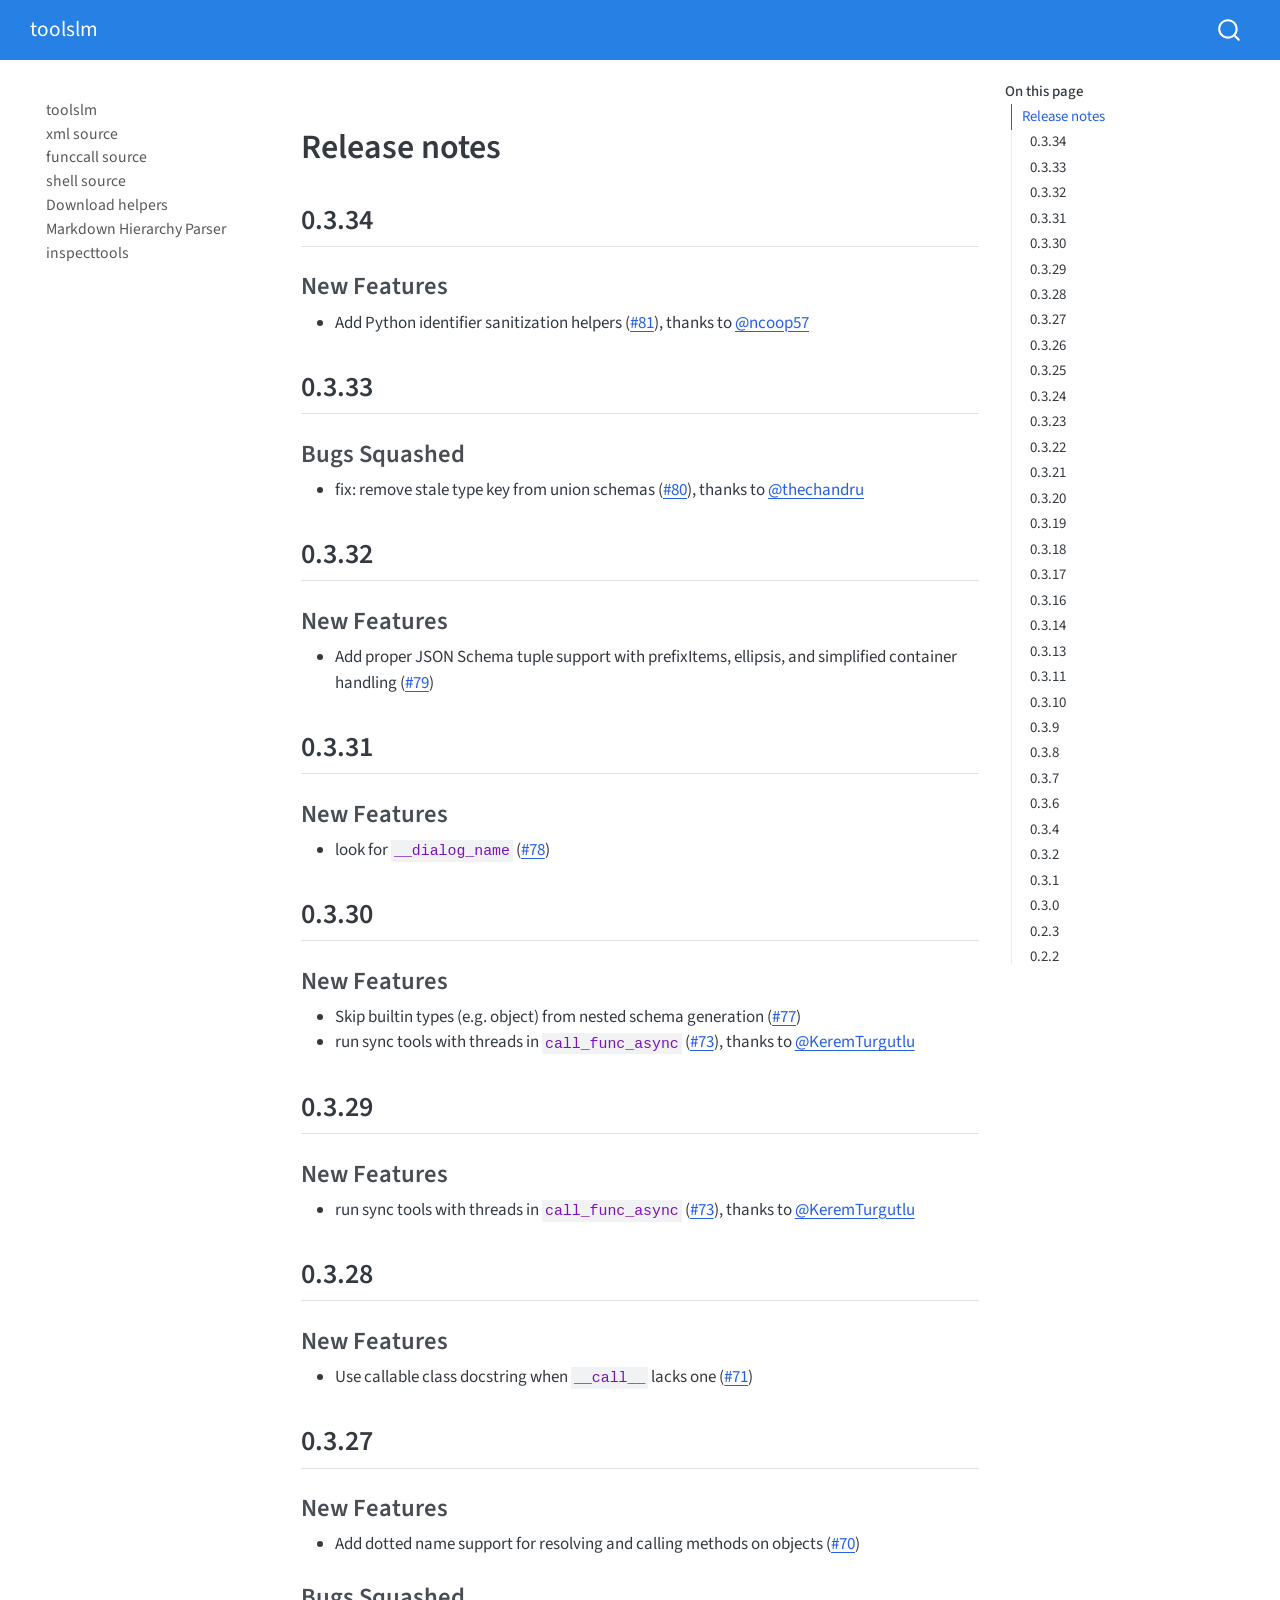
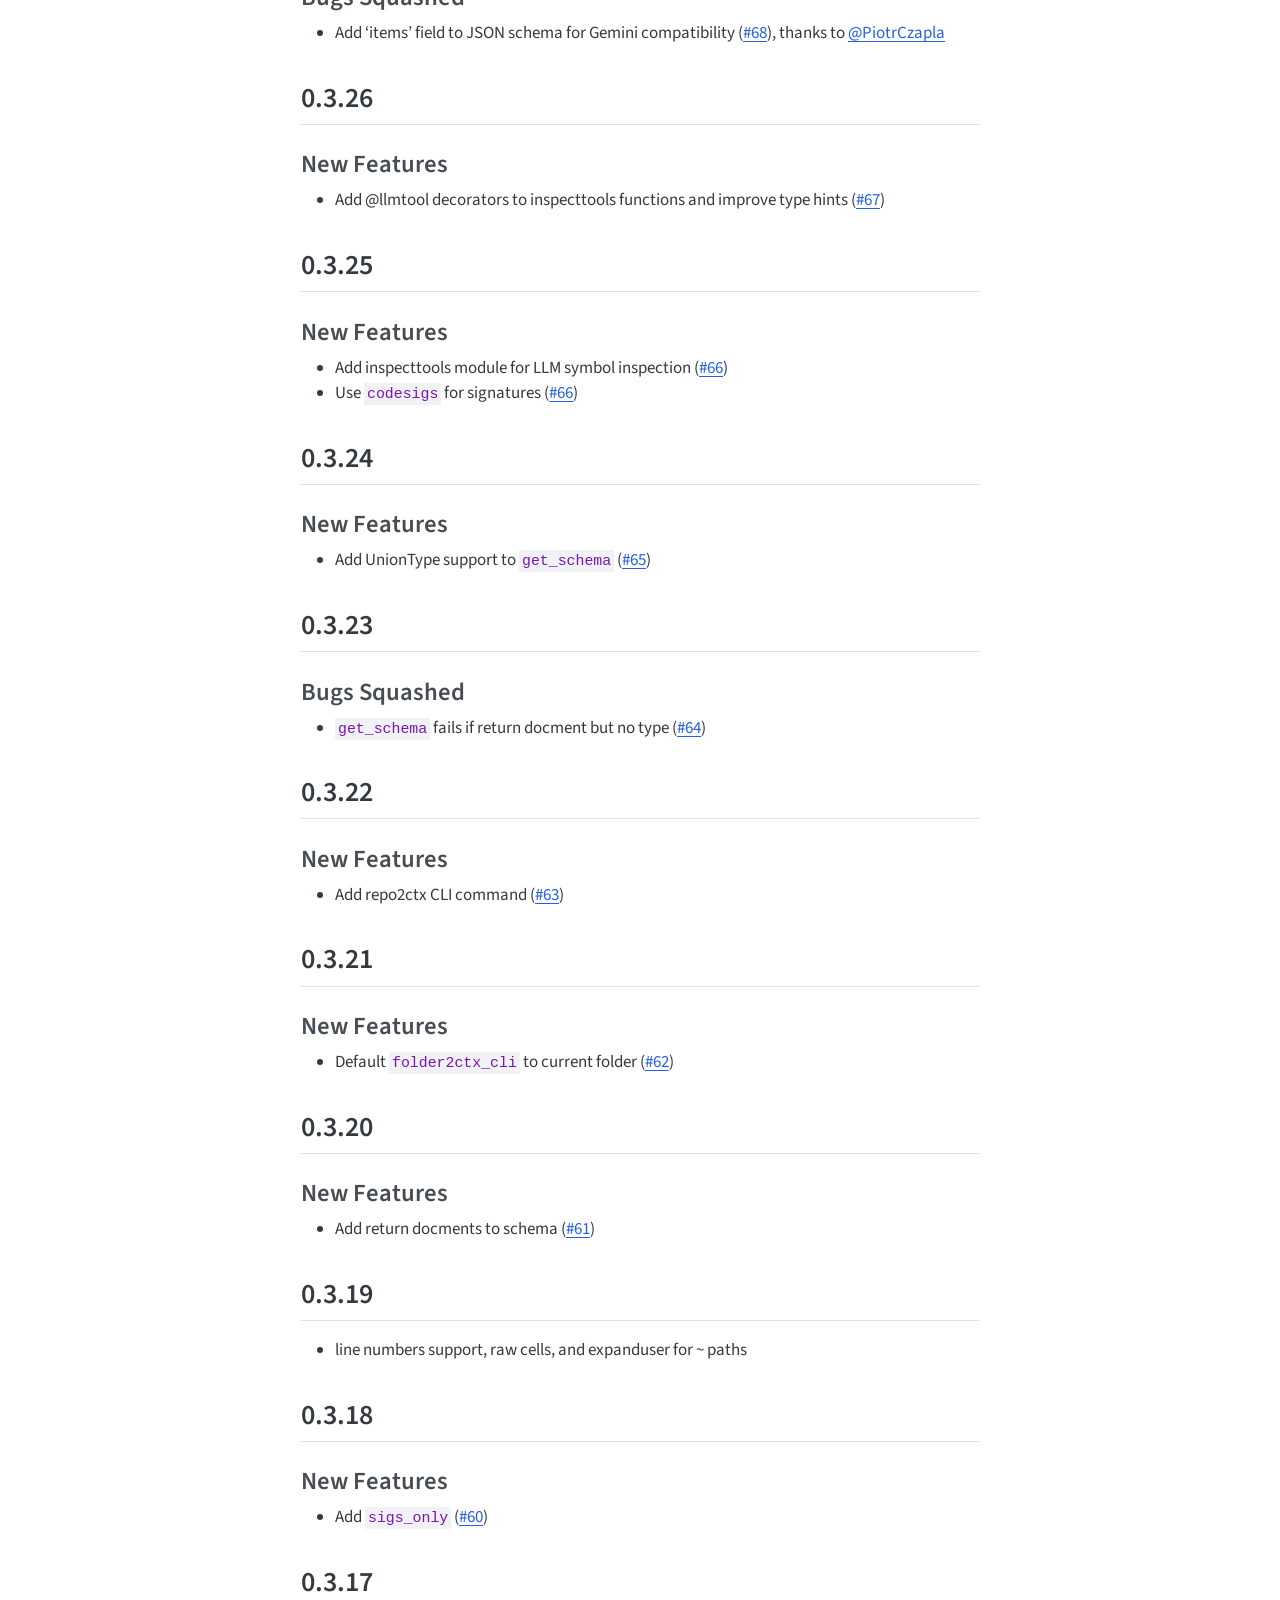
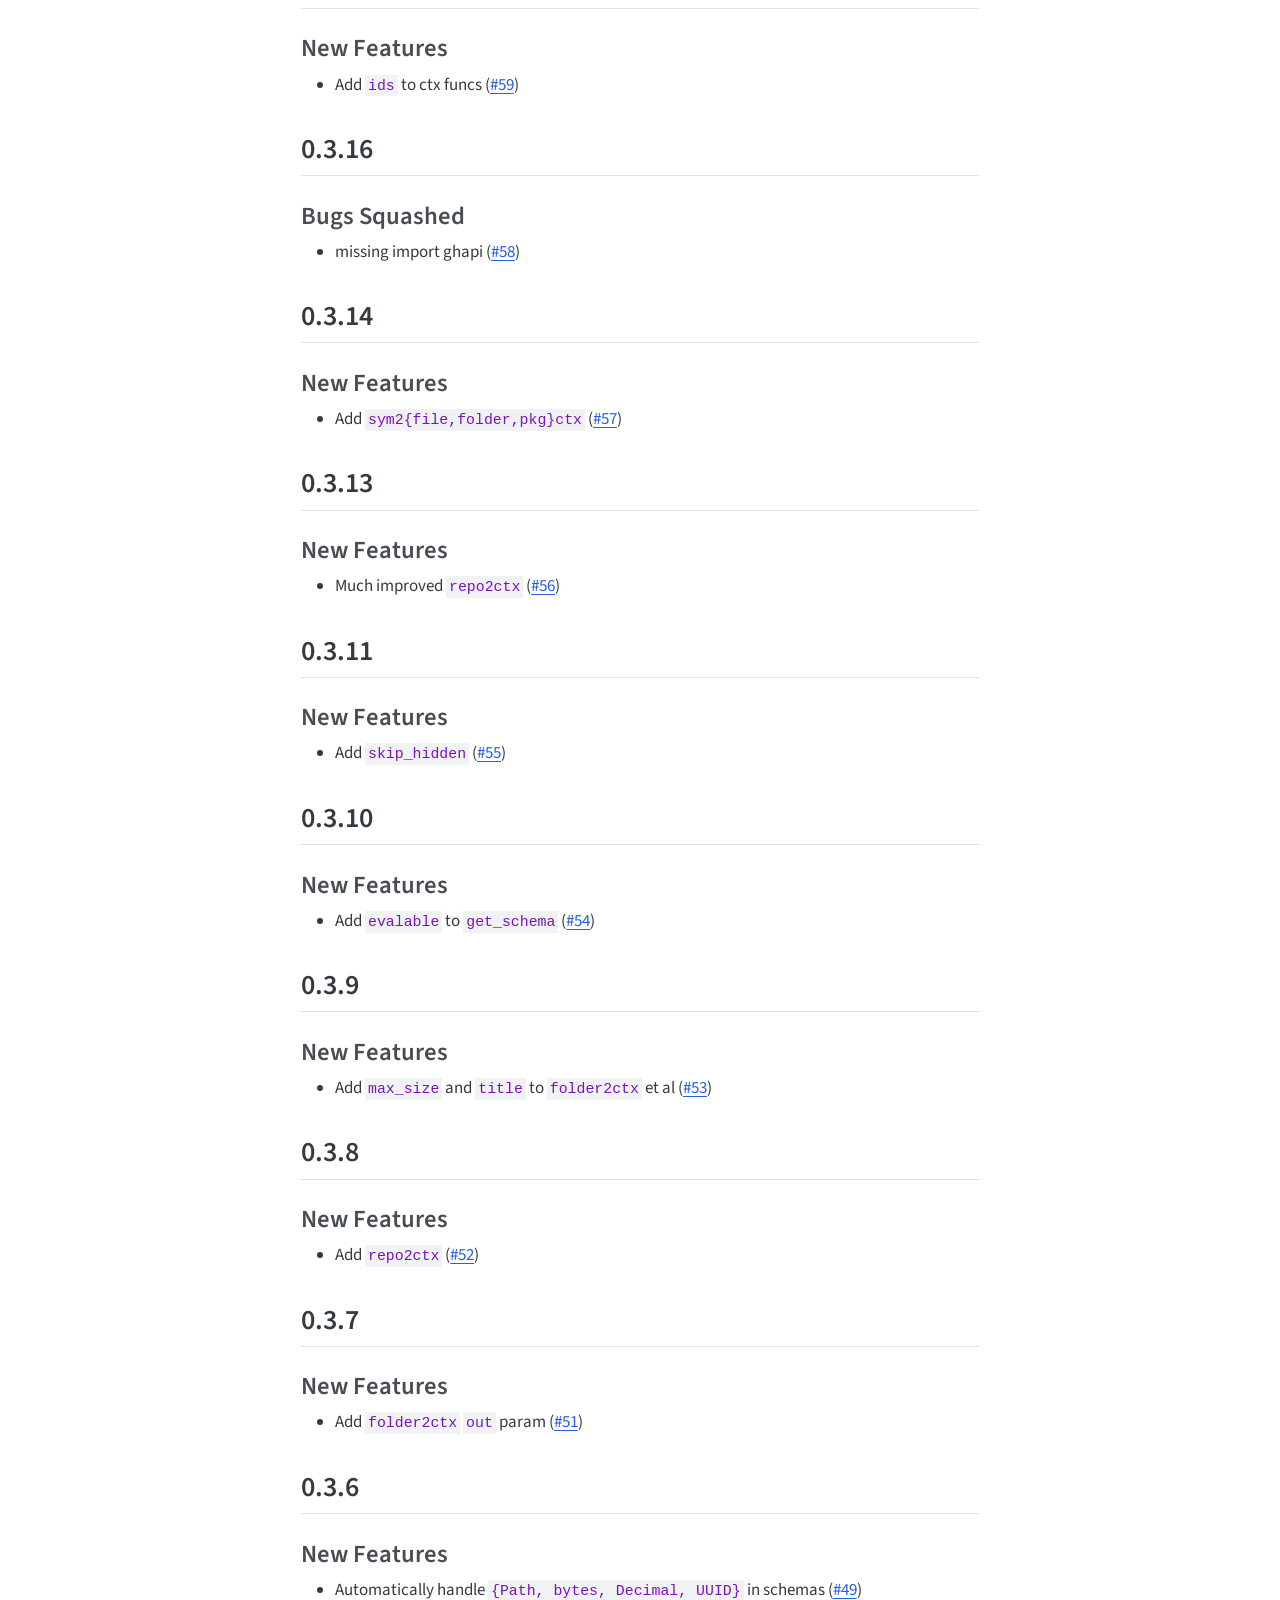
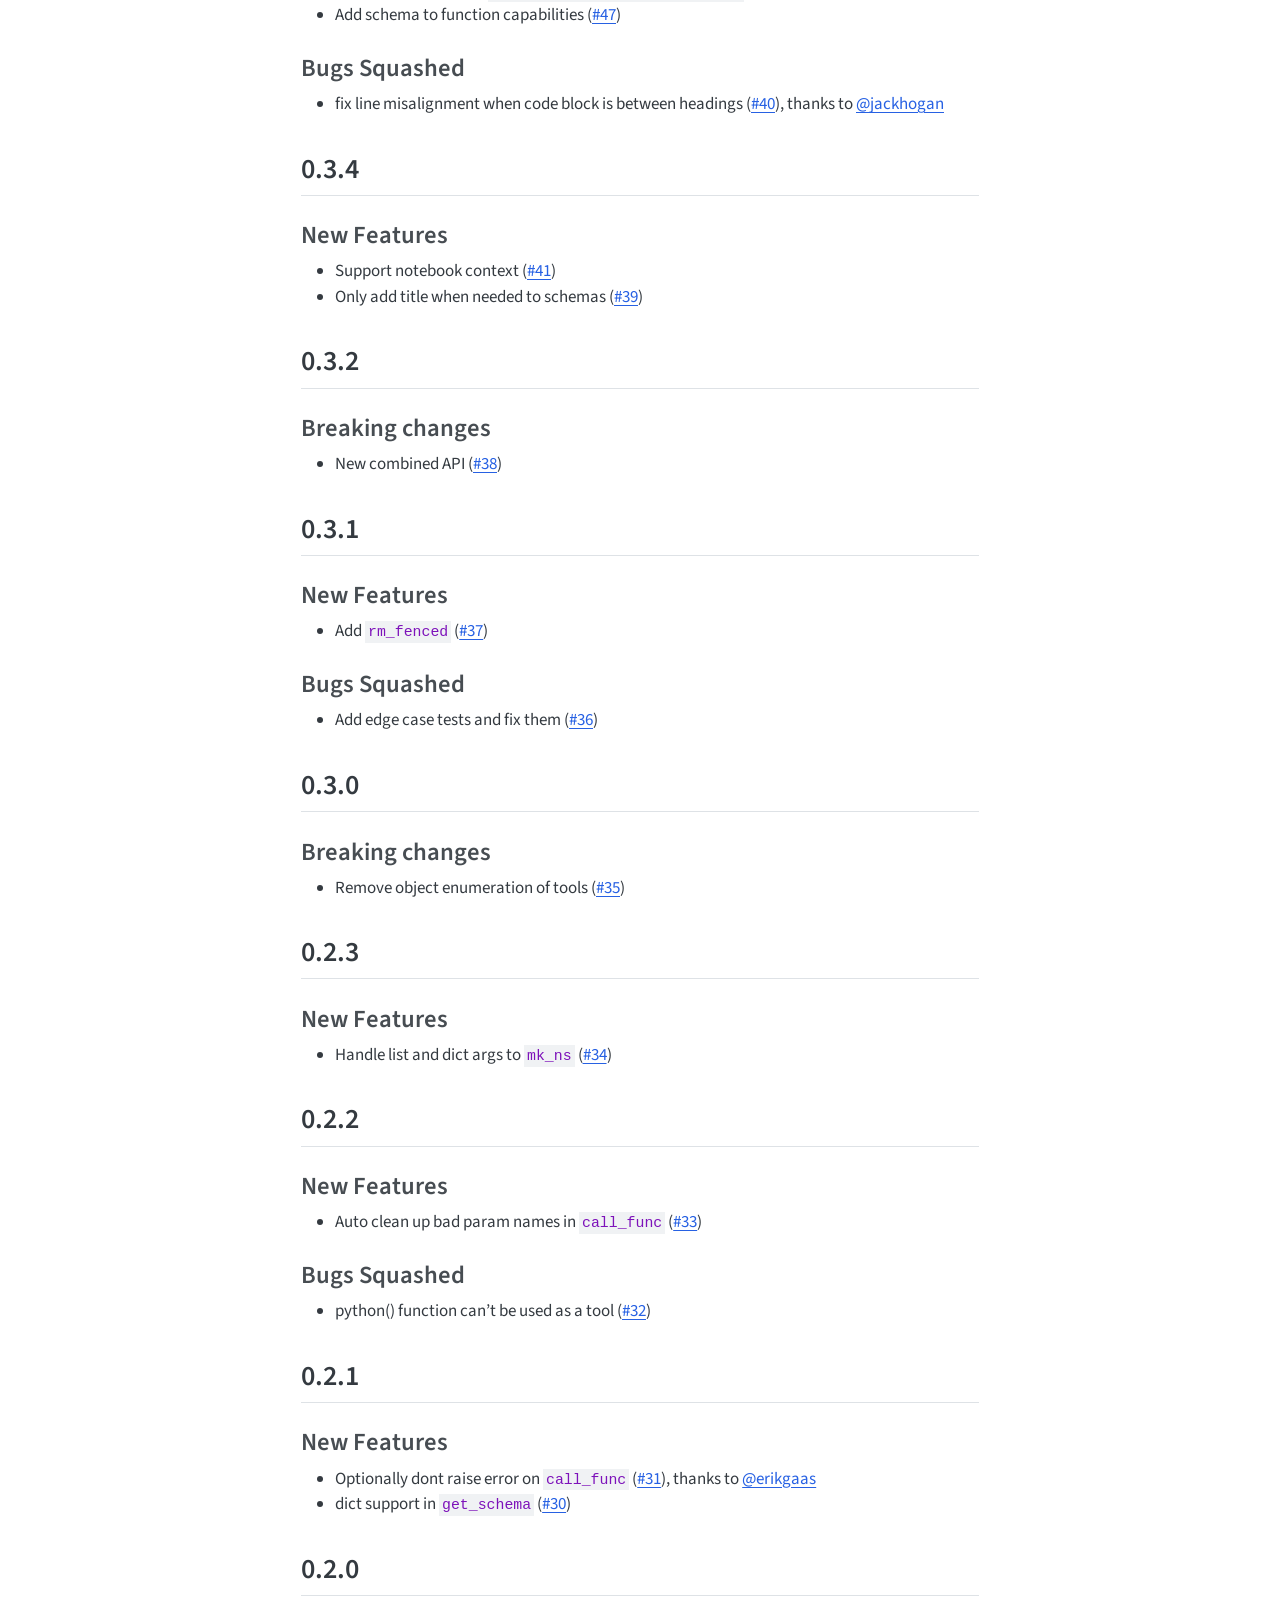
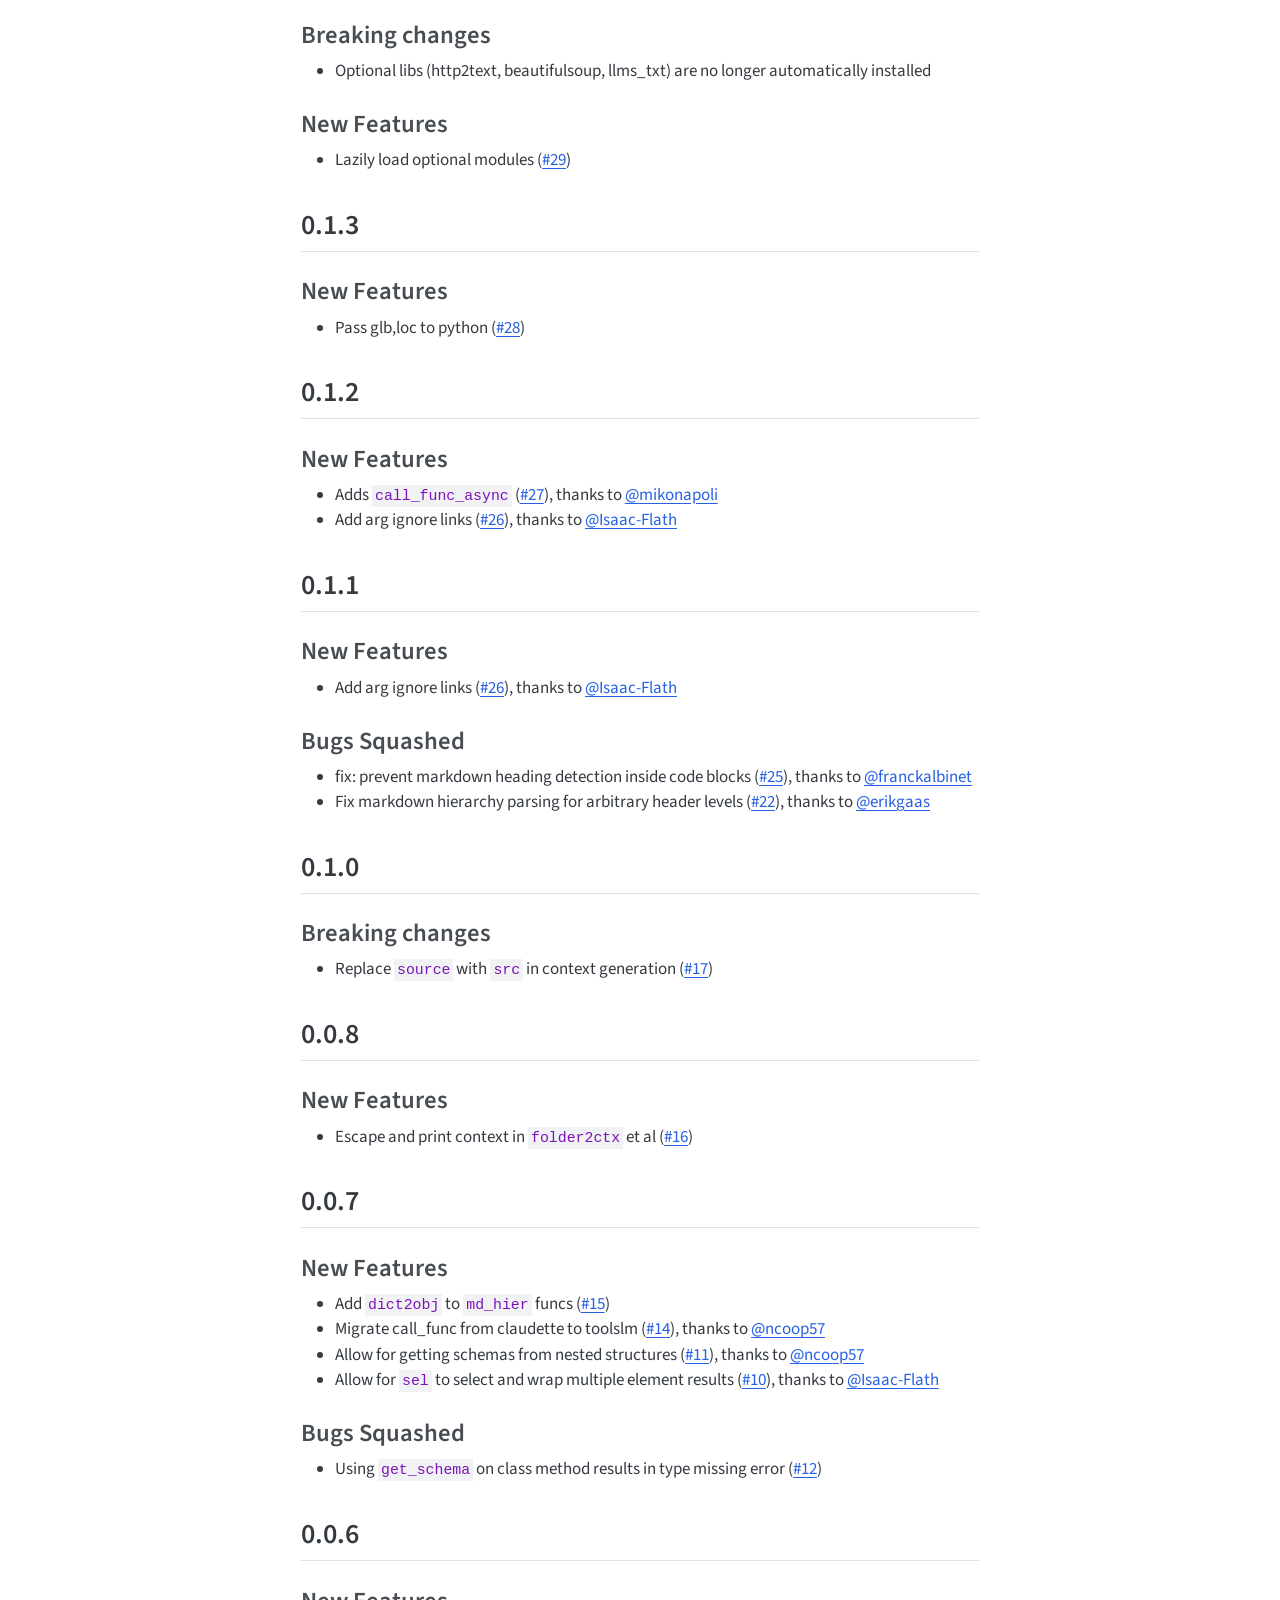
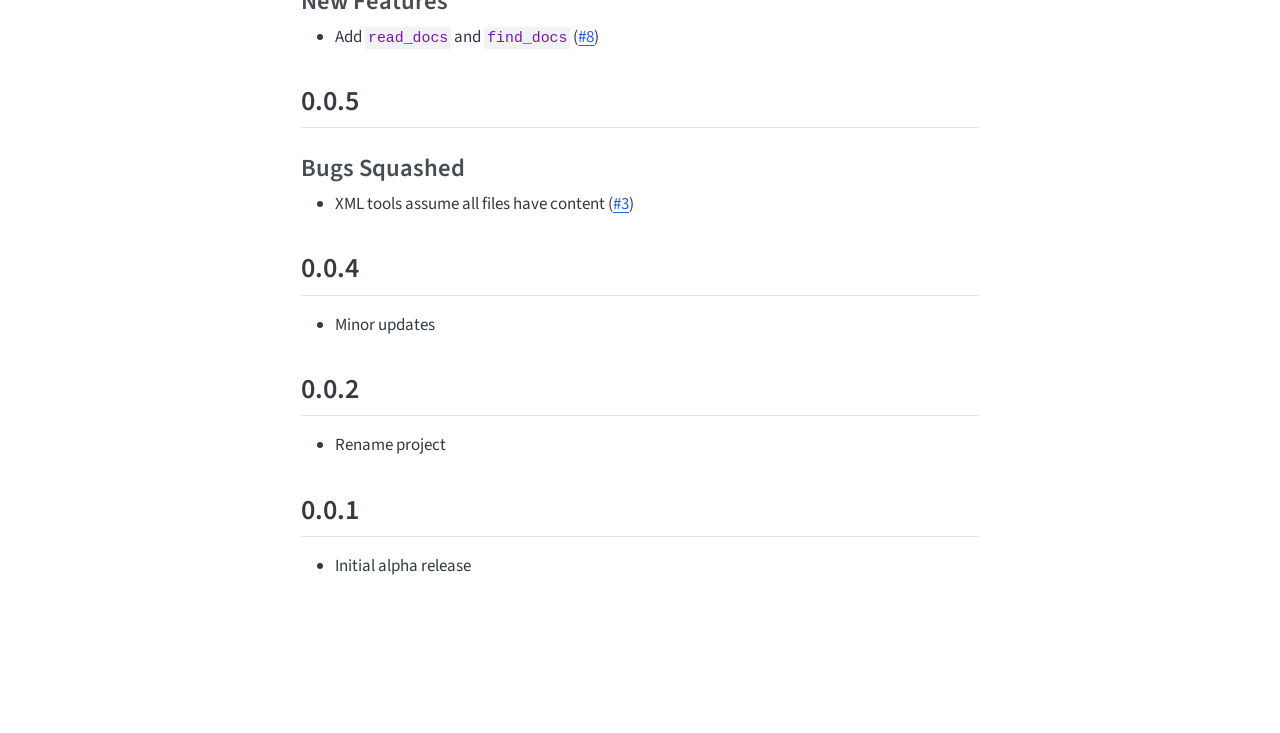
==== commit 43aa9c3e: "deploy: 1d671bc5218792d55fe097cf8a667a4522770179" ====
--- a/CHANGELOG.html
+++ b/CHANGELOG.html
@@ -2,13 +2,16 @@
 <html xmlns="http://www.w3.org/1999/xhtml" lang="en" xml:lang="en"><head>
 
 <meta charset="utf-8">
-<meta name="generator" content="quarto-1.8.27">
+<meta name="generator" content="quarto-1.9.36">
 
 <meta name="viewport" content="width=device-width, initial-scale=1.0, user-scalable=yes">
 
 
 <title>changelog – toolslm</title>
 <style>
+/* Default styles provided by pandoc.
+** See https://pandoc.org/MANUAL.html#variables-for-html for config info.
+*/
 code{white-space: pre-wrap;}
 span.smallcaps{font-variant: small-caps;}
 div.columns{display: flex; gap: min(4vw, 1.5em);}
@@ -32,15 +35,14 @@
 <meta name="quarto:offset" content="./">
 <script src="site_libs/quarto-html/quarto.js" type="module"></script>
 <script src="site_libs/quarto-html/tabsets/tabsets.js" type="module"></script>
-<script src="site_libs/quarto-html/axe/axe-check.js" type="module"></script>
 <script src="site_libs/quarto-html/popper.min.js"></script>
 <script src="site_libs/quarto-html/tippy.umd.min.js"></script>
 <script src="site_libs/quarto-html/anchor.min.js"></script>
 <link href="site_libs/quarto-html/tippy.css" rel="stylesheet">
-<link href="site_libs/quarto-html/quarto-syntax-highlighting-ed96de9b727972fe78a7b5d16c58bf87.css" rel="stylesheet" id="quarto-text-highlighting-styles">
+<link href="site_libs/quarto-html/quarto-syntax-highlighting-845c23b38eaddc0f92fda52bfe77a8c8.css" rel="stylesheet" id="quarto-text-highlighting-styles">
 <script src="site_libs/bootstrap/bootstrap.min.js"></script>
 <link href="site_libs/bootstrap/bootstrap-icons.css" rel="stylesheet">
-<link href="site_libs/bootstrap/bootstrap-baedc78cbf92349237790bf011c153e8.min.css" rel="stylesheet" append-hash="true" id="quarto-bootstrap" data-mode="light">
+<link href="site_libs/bootstrap/bootstrap-a3f6bd1e97f121887d2ce1b8fe2cd664.min.css" rel="stylesheet" append-hash="true" id="quarto-bootstrap" data-mode="light">
 <script id="quarto-search-options" type="application/json">{
   "location": "navbar",
   "copy-button": false,
@@ -164,181 +166,185 @@
   <ul>
   <li><a href="#release-notes" id="toc-release-notes" class="nav-link active" data-scroll-target="#release-notes">Release notes</a>
   <ul class="collapse">
-  <li><a href="#section" id="toc-section" class="nav-link" data-scroll-target="#section">0.3.33</a>
+  <li><a href="#section" id="toc-section" class="nav-link" data-scroll-target="#section">0.3.34</a>
+  <ul class="collapse">
+  <li><a href="#new-features" id="toc-new-features" class="nav-link" data-scroll-target="#new-features">New Features</a></li>
+  </ul></li>
+  <li><a href="#section-1" id="toc-section-1" class="nav-link" data-scroll-target="#section-1">0.3.33</a>
   <ul class="collapse">
   <li><a href="#bugs-squashed" id="toc-bugs-squashed" class="nav-link" data-scroll-target="#bugs-squashed">Bugs Squashed</a></li>
   </ul></li>
-  <li><a href="#section-1" id="toc-section-1" class="nav-link" data-scroll-target="#section-1">0.3.32</a>
-  <ul class="collapse">
-  <li><a href="#new-features" id="toc-new-features" class="nav-link" data-scroll-target="#new-features">New Features</a></li>
-  </ul></li>
-  <li><a href="#section-2" id="toc-section-2" class="nav-link" data-scroll-target="#section-2">0.3.31</a>
+  <li><a href="#section-2" id="toc-section-2" class="nav-link" data-scroll-target="#section-2">0.3.32</a>
   <ul class="collapse">
   <li><a href="#new-features-1" id="toc-new-features-1" class="nav-link" data-scroll-target="#new-features-1">New Features</a></li>
   </ul></li>
-  <li><a href="#section-3" id="toc-section-3" class="nav-link" data-scroll-target="#section-3">0.3.30</a>
+  <li><a href="#section-3" id="toc-section-3" class="nav-link" data-scroll-target="#section-3">0.3.31</a>
   <ul class="collapse">
   <li><a href="#new-features-2" id="toc-new-features-2" class="nav-link" data-scroll-target="#new-features-2">New Features</a></li>
   </ul></li>
-  <li><a href="#section-4" id="toc-section-4" class="nav-link" data-scroll-target="#section-4">0.3.29</a>
+  <li><a href="#section-4" id="toc-section-4" class="nav-link" data-scroll-target="#section-4">0.3.30</a>
   <ul class="collapse">
   <li><a href="#new-features-3" id="toc-new-features-3" class="nav-link" data-scroll-target="#new-features-3">New Features</a></li>
   </ul></li>
-  <li><a href="#section-5" id="toc-section-5" class="nav-link" data-scroll-target="#section-5">0.3.28</a>
+  <li><a href="#section-5" id="toc-section-5" class="nav-link" data-scroll-target="#section-5">0.3.29</a>
   <ul class="collapse">
   <li><a href="#new-features-4" id="toc-new-features-4" class="nav-link" data-scroll-target="#new-features-4">New Features</a></li>
   </ul></li>
-  <li><a href="#section-6" id="toc-section-6" class="nav-link" data-scroll-target="#section-6">0.3.27</a>
+  <li><a href="#section-6" id="toc-section-6" class="nav-link" data-scroll-target="#section-6">0.3.28</a>
   <ul class="collapse">
   <li><a href="#new-features-5" id="toc-new-features-5" class="nav-link" data-scroll-target="#new-features-5">New Features</a></li>
+  </ul></li>
+  <li><a href="#section-7" id="toc-section-7" class="nav-link" data-scroll-target="#section-7">0.3.27</a>
+  <ul class="collapse">
+  <li><a href="#new-features-6" id="toc-new-features-6" class="nav-link" data-scroll-target="#new-features-6">New Features</a></li>
   <li><a href="#bugs-squashed-1" id="toc-bugs-squashed-1" class="nav-link" data-scroll-target="#bugs-squashed-1">Bugs Squashed</a></li>
   </ul></li>
-  <li><a href="#section-7" id="toc-section-7" class="nav-link" data-scroll-target="#section-7">0.3.26</a>
-  <ul class="collapse">
-  <li><a href="#new-features-6" id="toc-new-features-6" class="nav-link" data-scroll-target="#new-features-6">New Features</a></li>
-  </ul></li>
-  <li><a href="#section-8" id="toc-section-8" class="nav-link" data-scroll-target="#section-8">0.3.25</a>
+  <li><a href="#section-8" id="toc-section-8" class="nav-link" data-scroll-target="#section-8">0.3.26</a>
   <ul class="collapse">
   <li><a href="#new-features-7" id="toc-new-features-7" class="nav-link" data-scroll-target="#new-features-7">New Features</a></li>
   </ul></li>
-  <li><a href="#section-9" id="toc-section-9" class="nav-link" data-scroll-target="#section-9">0.3.24</a>
+  <li><a href="#section-9" id="toc-section-9" class="nav-link" data-scroll-target="#section-9">0.3.25</a>
   <ul class="collapse">
   <li><a href="#new-features-8" id="toc-new-features-8" class="nav-link" data-scroll-target="#new-features-8">New Features</a></li>
   </ul></li>
-  <li><a href="#section-10" id="toc-section-10" class="nav-link" data-scroll-target="#section-10">0.3.23</a>
+  <li><a href="#section-10" id="toc-section-10" class="nav-link" data-scroll-target="#section-10">0.3.24</a>
+  <ul class="collapse">
+  <li><a href="#new-features-9" id="toc-new-features-9" class="nav-link" data-scroll-target="#new-features-9">New Features</a></li>
+  </ul></li>
+  <li><a href="#section-11" id="toc-section-11" class="nav-link" data-scroll-target="#section-11">0.3.23</a>
   <ul class="collapse">
   <li><a href="#bugs-squashed-2" id="toc-bugs-squashed-2" class="nav-link" data-scroll-target="#bugs-squashed-2">Bugs Squashed</a></li>
   </ul></li>
-  <li><a href="#section-11" id="toc-section-11" class="nav-link" data-scroll-target="#section-11">0.3.22</a>
-  <ul class="collapse">
-  <li><a href="#new-features-9" id="toc-new-features-9" class="nav-link" data-scroll-target="#new-features-9">New Features</a></li>
-  </ul></li>
-  <li><a href="#section-12" id="toc-section-12" class="nav-link" data-scroll-target="#section-12">0.3.21</a>
+  <li><a href="#section-12" id="toc-section-12" class="nav-link" data-scroll-target="#section-12">0.3.22</a>
   <ul class="collapse">
   <li><a href="#new-features-10" id="toc-new-features-10" class="nav-link" data-scroll-target="#new-features-10">New Features</a></li>
   </ul></li>
-  <li><a href="#section-13" id="toc-section-13" class="nav-link" data-scroll-target="#section-13">0.3.20</a>
+  <li><a href="#section-13" id="toc-section-13" class="nav-link" data-scroll-target="#section-13">0.3.21</a>
   <ul class="collapse">
   <li><a href="#new-features-11" id="toc-new-features-11" class="nav-link" data-scroll-target="#new-features-11">New Features</a></li>
   </ul></li>
-  <li><a href="#section-14" id="toc-section-14" class="nav-link" data-scroll-target="#section-14">0.3.19</a></li>
-  <li><a href="#section-15" id="toc-section-15" class="nav-link" data-scroll-target="#section-15">0.3.18</a>
+  <li><a href="#section-14" id="toc-section-14" class="nav-link" data-scroll-target="#section-14">0.3.20</a>
   <ul class="collapse">
   <li><a href="#new-features-12" id="toc-new-features-12" class="nav-link" data-scroll-target="#new-features-12">New Features</a></li>
   </ul></li>
-  <li><a href="#section-16" id="toc-section-16" class="nav-link" data-scroll-target="#section-16">0.3.17</a>
+  <li><a href="#section-15" id="toc-section-15" class="nav-link" data-scroll-target="#section-15">0.3.19</a></li>
+  <li><a href="#section-16" id="toc-section-16" class="nav-link" data-scroll-target="#section-16">0.3.18</a>
   <ul class="collapse">
   <li><a href="#new-features-13" id="toc-new-features-13" class="nav-link" data-scroll-target="#new-features-13">New Features</a></li>
   </ul></li>
-  <li><a href="#section-17" id="toc-section-17" class="nav-link" data-scroll-target="#section-17">0.3.16</a>
+  <li><a href="#section-17" id="toc-section-17" class="nav-link" data-scroll-target="#section-17">0.3.17</a>
+  <ul class="collapse">
+  <li><a href="#new-features-14" id="toc-new-features-14" class="nav-link" data-scroll-target="#new-features-14">New Features</a></li>
+  </ul></li>
+  <li><a href="#section-18" id="toc-section-18" class="nav-link" data-scroll-target="#section-18">0.3.16</a>
   <ul class="collapse">
   <li><a href="#bugs-squashed-3" id="toc-bugs-squashed-3" class="nav-link" data-scroll-target="#bugs-squashed-3">Bugs Squashed</a></li>
   </ul></li>
-  <li><a href="#section-18" id="toc-section-18" class="nav-link" data-scroll-target="#section-18">0.3.14</a>
-  <ul class="collapse">
-  <li><a href="#new-features-14" id="toc-new-features-14" class="nav-link" data-scroll-target="#new-features-14">New Features</a></li>
-  </ul></li>
-  <li><a href="#section-19" id="toc-section-19" class="nav-link" data-scroll-target="#section-19">0.3.13</a>
+  <li><a href="#section-19" id="toc-section-19" class="nav-link" data-scroll-target="#section-19">0.3.14</a>
   <ul class="collapse">
   <li><a href="#new-features-15" id="toc-new-features-15" class="nav-link" data-scroll-target="#new-features-15">New Features</a></li>
   </ul></li>
-  <li><a href="#section-20" id="toc-section-20" class="nav-link" data-scroll-target="#section-20">0.3.11</a>
+  <li><a href="#section-20" id="toc-section-20" class="nav-link" data-scroll-target="#section-20">0.3.13</a>
   <ul class="collapse">
   <li><a href="#new-features-16" id="toc-new-features-16" class="nav-link" data-scroll-target="#new-features-16">New Features</a></li>
   </ul></li>
-  <li><a href="#section-21" id="toc-section-21" class="nav-link" data-scroll-target="#section-21">0.3.10</a>
+  <li><a href="#section-21" id="toc-section-21" class="nav-link" data-scroll-target="#section-21">0.3.11</a>
   <ul class="collapse">
   <li><a href="#new-features-17" id="toc-new-features-17" class="nav-link" data-scroll-target="#new-features-17">New Features</a></li>
   </ul></li>
-  <li><a href="#section-22" id="toc-section-22" class="nav-link" data-scroll-target="#section-22">0.3.9</a>
+  <li><a href="#section-22" id="toc-section-22" class="nav-link" data-scroll-target="#section-22">0.3.10</a>
   <ul class="collapse">
   <li><a href="#new-features-18" id="toc-new-features-18" class="nav-link" data-scroll-target="#new-features-18">New Features</a></li>
   </ul></li>
-  <li><a href="#section-23" id="toc-section-23" class="nav-link" data-scroll-target="#section-23">0.3.8</a>
+  <li><a href="#section-23" id="toc-section-23" class="nav-link" data-scroll-target="#section-23">0.3.9</a>
   <ul class="collapse">
   <li><a href="#new-features-19" id="toc-new-features-19" class="nav-link" data-scroll-target="#new-features-19">New Features</a></li>
   </ul></li>
-  <li><a href="#section-24" id="toc-section-24" class="nav-link" data-scroll-target="#section-24">0.3.7</a>
+  <li><a href="#section-24" id="toc-section-24" class="nav-link" data-scroll-target="#section-24">0.3.8</a>
   <ul class="collapse">
   <li><a href="#new-features-20" id="toc-new-features-20" class="nav-link" data-scroll-target="#new-features-20">New Features</a></li>
   </ul></li>
-  <li><a href="#section-25" id="toc-section-25" class="nav-link" data-scroll-target="#section-25">0.3.6</a>
+  <li><a href="#section-25" id="toc-section-25" class="nav-link" data-scroll-target="#section-25">0.3.7</a>
   <ul class="collapse">
   <li><a href="#new-features-21" id="toc-new-features-21" class="nav-link" data-scroll-target="#new-features-21">New Features</a></li>
+  </ul></li>
+  <li><a href="#section-26" id="toc-section-26" class="nav-link" data-scroll-target="#section-26">0.3.6</a>
+  <ul class="collapse">
+  <li><a href="#new-features-22" id="toc-new-features-22" class="nav-link" data-scroll-target="#new-features-22">New Features</a></li>
   <li><a href="#bugs-squashed-4" id="toc-bugs-squashed-4" class="nav-link" data-scroll-target="#bugs-squashed-4">Bugs Squashed</a></li>
   </ul></li>
-  <li><a href="#section-26" id="toc-section-26" class="nav-link" data-scroll-target="#section-26">0.3.4</a>
-  <ul class="collapse">
-  <li><a href="#new-features-22" id="toc-new-features-22" class="nav-link" data-scroll-target="#new-features-22">New Features</a></li>
-  </ul></li>
-  <li><a href="#section-27" id="toc-section-27" class="nav-link" data-scroll-target="#section-27">0.3.2</a>
+  <li><a href="#section-27" id="toc-section-27" class="nav-link" data-scroll-target="#section-27">0.3.4</a>
+  <ul class="collapse">
+  <li><a href="#new-features-23" id="toc-new-features-23" class="nav-link" data-scroll-target="#new-features-23">New Features</a></li>
+  </ul></li>
+  <li><a href="#section-28" id="toc-section-28" class="nav-link" data-scroll-target="#section-28">0.3.2</a>
   <ul class="collapse">
   <li><a href="#breaking-changes" id="toc-breaking-changes" class="nav-link" data-scroll-target="#breaking-changes">Breaking changes</a></li>
   </ul></li>
-  <li><a href="#section-28" id="toc-section-28" class="nav-link" data-scroll-target="#section-28">0.3.1</a>
-  <ul class="collapse">
-  <li><a href="#new-features-23" id="toc-new-features-23" class="nav-link" data-scroll-target="#new-features-23">New Features</a></li>
+  <li><a href="#section-29" id="toc-section-29" class="nav-link" data-scroll-target="#section-29">0.3.1</a>
+  <ul class="collapse">
+  <li><a href="#new-features-24" id="toc-new-features-24" class="nav-link" data-scroll-target="#new-features-24">New Features</a></li>
   <li><a href="#bugs-squashed-5" id="toc-bugs-squashed-5" class="nav-link" data-scroll-target="#bugs-squashed-5">Bugs Squashed</a></li>
   </ul></li>
-  <li><a href="#section-29" id="toc-section-29" class="nav-link" data-scroll-target="#section-29">0.3.0</a>
+  <li><a href="#section-30" id="toc-section-30" class="nav-link" data-scroll-target="#section-30">0.3.0</a>
   <ul class="collapse">
   <li><a href="#breaking-changes-1" id="toc-breaking-changes-1" class="nav-link" data-scroll-target="#breaking-changes-1">Breaking changes</a></li>
   </ul></li>
-  <li><a href="#section-30" id="toc-section-30" class="nav-link" data-scroll-target="#section-30">0.2.3</a>
-  <ul class="collapse">
-  <li><a href="#new-features-24" id="toc-new-features-24" class="nav-link" data-scroll-target="#new-features-24">New Features</a></li>
-  </ul></li>
-  <li><a href="#section-31" id="toc-section-31" class="nav-link" data-scroll-target="#section-31">0.2.2</a>
+  <li><a href="#section-31" id="toc-section-31" class="nav-link" data-scroll-target="#section-31">0.2.3</a>
   <ul class="collapse">
   <li><a href="#new-features-25" id="toc-new-features-25" class="nav-link" data-scroll-target="#new-features-25">New Features</a></li>
+  </ul></li>
+  <li><a href="#section-32" id="toc-section-32" class="nav-link" data-scroll-target="#section-32">0.2.2</a>
+  <ul class="collapse">
+  <li><a href="#new-features-26" id="toc-new-features-26" class="nav-link" data-scroll-target="#new-features-26">New Features</a></li>
   <li><a href="#bugs-squashed-6" id="toc-bugs-squashed-6" class="nav-link" data-scroll-target="#bugs-squashed-6">Bugs Squashed</a></li>
   </ul></li>
-  <li><a href="#section-32" id="toc-section-32" class="nav-link" data-scroll-target="#section-32">0.2.1</a>
-  <ul class="collapse">
-  <li><a href="#new-features-26" id="toc-new-features-26" class="nav-link" data-scroll-target="#new-features-26">New Features</a></li>
-  </ul></li>
-  <li><a href="#section-33" id="toc-section-33" class="nav-link" data-scroll-target="#section-33">0.2.0</a>
+  <li><a href="#section-33" id="toc-section-33" class="nav-link" data-scroll-target="#section-33">0.2.1</a>
+  <ul class="collapse">
+  <li><a href="#new-features-27" id="toc-new-features-27" class="nav-link" data-scroll-target="#new-features-27">New Features</a></li>
+  </ul></li>
+  <li><a href="#section-34" id="toc-section-34" class="nav-link" data-scroll-target="#section-34">0.2.0</a>
   <ul class="collapse">
   <li><a href="#breaking-changes-2" id="toc-breaking-changes-2" class="nav-link" data-scroll-target="#breaking-changes-2">Breaking changes</a></li>
-  <li><a href="#new-features-27" id="toc-new-features-27" class="nav-link" data-scroll-target="#new-features-27">New Features</a></li>
-  </ul></li>
-  <li><a href="#section-34" id="toc-section-34" class="nav-link" data-scroll-target="#section-34">0.1.3</a>
-  <ul class="collapse">
   <li><a href="#new-features-28" id="toc-new-features-28" class="nav-link" data-scroll-target="#new-features-28">New Features</a></li>
   </ul></li>
-  <li><a href="#section-35" id="toc-section-35" class="nav-link" data-scroll-target="#section-35">0.1.2</a>
+  <li><a href="#section-35" id="toc-section-35" class="nav-link" data-scroll-target="#section-35">0.1.3</a>
   <ul class="collapse">
   <li><a href="#new-features-29" id="toc-new-features-29" class="nav-link" data-scroll-target="#new-features-29">New Features</a></li>
   </ul></li>
-  <li><a href="#section-36" id="toc-section-36" class="nav-link" data-scroll-target="#section-36">0.1.1</a>
+  <li><a href="#section-36" id="toc-section-36" class="nav-link" data-scroll-target="#section-36">0.1.2</a>
   <ul class="collapse">
   <li><a href="#new-features-30" id="toc-new-features-30" class="nav-link" data-scroll-target="#new-features-30">New Features</a></li>
+  </ul></li>
+  <li><a href="#section-37" id="toc-section-37" class="nav-link" data-scroll-target="#section-37">0.1.1</a>
+  <ul class="collapse">
+  <li><a href="#new-features-31" id="toc-new-features-31" class="nav-link" data-scroll-target="#new-features-31">New Features</a></li>
   <li><a href="#bugs-squashed-7" id="toc-bugs-squashed-7" class="nav-link" data-scroll-target="#bugs-squashed-7">Bugs Squashed</a></li>
   </ul></li>
-  <li><a href="#section-37" id="toc-section-37" class="nav-link" data-scroll-target="#section-37">0.1.0</a>
+  <li><a href="#section-38" id="toc-section-38" class="nav-link" data-scroll-target="#section-38">0.1.0</a>
   <ul class="collapse">
   <li><a href="#breaking-changes-3" id="toc-breaking-changes-3" class="nav-link" data-scroll-target="#breaking-changes-3">Breaking changes</a></li>
   </ul></li>
-  <li><a href="#section-38" id="toc-section-38" class="nav-link" data-scroll-target="#section-38">0.0.8</a>
-  <ul class="collapse">
-  <li><a href="#new-features-31" id="toc-new-features-31" class="nav-link" data-scroll-target="#new-features-31">New Features</a></li>
-  </ul></li>
-  <li><a href="#section-39" id="toc-section-39" class="nav-link" data-scroll-target="#section-39">0.0.7</a>
+  <li><a href="#section-39" id="toc-section-39" class="nav-link" data-scroll-target="#section-39">0.0.8</a>
   <ul class="collapse">
   <li><a href="#new-features-32" id="toc-new-features-32" class="nav-link" data-scroll-target="#new-features-32">New Features</a></li>
+  </ul></li>
+  <li><a href="#section-40" id="toc-section-40" class="nav-link" data-scroll-target="#section-40">0.0.7</a>
+  <ul class="collapse">
+  <li><a href="#new-features-33" id="toc-new-features-33" class="nav-link" data-scroll-target="#new-features-33">New Features</a></li>
   <li><a href="#bugs-squashed-8" id="toc-bugs-squashed-8" class="nav-link" data-scroll-target="#bugs-squashed-8">Bugs Squashed</a></li>
   </ul></li>
-  <li><a href="#section-40" id="toc-section-40" class="nav-link" data-scroll-target="#section-40">0.0.6</a>
-  <ul class="collapse">
-  <li><a href="#new-features-33" id="toc-new-features-33" class="nav-link" data-scroll-target="#new-features-33">New Features</a></li>
-  </ul></li>
-  <li><a href="#section-41" id="toc-section-41" class="nav-link" data-scroll-target="#section-41">0.0.5</a>
+  <li><a href="#section-41" id="toc-section-41" class="nav-link" data-scroll-target="#section-41">0.0.6</a>
+  <ul class="collapse">
+  <li><a href="#new-features-34" id="toc-new-features-34" class="nav-link" data-scroll-target="#new-features-34">New Features</a></li>
+  </ul></li>
+  <li><a href="#section-42" id="toc-section-42" class="nav-link" data-scroll-target="#section-42">0.0.5</a>
   <ul class="collapse">
   <li><a href="#bugs-squashed-9" id="toc-bugs-squashed-9" class="nav-link" data-scroll-target="#bugs-squashed-9">Bugs Squashed</a></li>
   </ul></li>
-  <li><a href="#section-42" id="toc-section-42" class="nav-link" data-scroll-target="#section-42">0.0.4</a></li>
-  <li><a href="#section-43" id="toc-section-43" class="nav-link" data-scroll-target="#section-43">0.0.2</a></li>
-  <li><a href="#section-44" id="toc-section-44" class="nav-link" data-scroll-target="#section-44">0.0.1</a></li>
+  <li><a href="#section-43" id="toc-section-43" class="nav-link" data-scroll-target="#section-43">0.0.4</a></li>
+  <li><a href="#section-44" id="toc-section-44" class="nav-link" data-scroll-target="#section-44">0.0.2</a></li>
+  <li><a href="#section-45" id="toc-section-45" class="nav-link" data-scroll-target="#section-45">0.0.1</a></li>
   </ul></li>
   </ul>
 <div class="toc-actions"><ul><li><a href="https://github.com/AnswerDotAI/toolslm/issues/new" class="toc-action"><i class="bi bi-github"></i>Report an issue</a></li></ul></div><div class="quarto-alternate-formats"><h2>Other Formats</h2><ul><li><a href="CHANGELOG-commonmark.md"><i class="bi bi-file-code"></i>CommonMark</a></li></ul></div></nav>
@@ -353,7 +359,16 @@
 <h1>Release notes</h1>
 <!-- do not remove -->
 <section id="section" class="level2">
-<h2 class="anchored" data-anchor-id="section">0.3.33</h2>
+<h2 class="anchored" data-anchor-id="section">0.3.34</h2>
+<section id="new-features" class="level3">
+<h3 class="anchored" data-anchor-id="new-features">New Features</h3>
+<ul>
+<li>Add Python identifier sanitization helpers (<a href="https://github.com/AnswerDotAI/toolslm/pull/81">#81</a>), thanks to <a href="https://github.com/ncoop57"><span class="citation" data-cites="ncoop57">@ncoop57</span></a></li>
+</ul>
+</section>
+</section>
+<section id="section-1" class="level2">
+<h2 class="anchored" data-anchor-id="section-1">0.3.33</h2>
 <section id="bugs-squashed" class="level3">
 <h3 class="anchored" data-anchor-id="bugs-squashed">Bugs Squashed</h3>
 <ul>
@@ -361,57 +376,57 @@
 </ul>
 </section>
 </section>
-<section id="section-1" class="level2">
-<h2 class="anchored" data-anchor-id="section-1">0.3.32</h2>
-<section id="new-features" class="level3">
-<h3 class="anchored" data-anchor-id="new-features">New Features</h3>
-<ul>
-<li>Add proper JSON Schema tuple support with prefixItems, ellipsis, and simplified container handling (<a href="https://github.com/AnswerDotAI/toolslm/issues/79">#79</a>)</li>
-</ul>
-</section>
-</section>
 <section id="section-2" class="level2">
-<h2 class="anchored" data-anchor-id="section-2">0.3.31</h2>
+<h2 class="anchored" data-anchor-id="section-2">0.3.32</h2>
 <section id="new-features-1" class="level3">
 <h3 class="anchored" data-anchor-id="new-features-1">New Features</h3>
 <ul>
-<li>look for <code>__dialog_name</code> (<a href="https://github.com/AnswerDotAI/toolslm/issues/78">#78</a>)</li>
+<li>Add proper JSON Schema tuple support with prefixItems, ellipsis, and simplified container handling (<a href="https://github.com/AnswerDotAI/toolslm/issues/79">#79</a>)</li>
 </ul>
 </section>
 </section>
 <section id="section-3" class="level2">
-<h2 class="anchored" data-anchor-id="section-3">0.3.30</h2>
+<h2 class="anchored" data-anchor-id="section-3">0.3.31</h2>
 <section id="new-features-2" class="level3">
 <h3 class="anchored" data-anchor-id="new-features-2">New Features</h3>
 <ul>
+<li>look for <code>__dialog_name</code> (<a href="https://github.com/AnswerDotAI/toolslm/issues/78">#78</a>)</li>
+</ul>
+</section>
+</section>
+<section id="section-4" class="level2">
+<h2 class="anchored" data-anchor-id="section-4">0.3.30</h2>
+<section id="new-features-3" class="level3">
+<h3 class="anchored" data-anchor-id="new-features-3">New Features</h3>
+<ul>
 <li>Skip builtin types (e.g.&nbsp;object) from nested schema generation (<a href="https://github.com/AnswerDotAI/toolslm/issues/77">#77</a>)</li>
 <li>run sync tools with threads in <code>call_func_async</code> (<a href="https://github.com/AnswerDotAI/toolslm/pull/73">#73</a>), thanks to <a href="https://github.com/KeremTurgutlu"><span class="citation" data-cites="KeremTurgutlu">@KeremTurgutlu</span></a></li>
 </ul>
 </section>
 </section>
-<section id="section-4" class="level2">
-<h2 class="anchored" data-anchor-id="section-4">0.3.29</h2>
-<section id="new-features-3" class="level3">
-<h3 class="anchored" data-anchor-id="new-features-3">New Features</h3>
-<ul>
-<li>run sync tools with threads in <code>call_func_async</code> (<a href="https://github.com/AnswerDotAI/toolslm/pull/73">#73</a>), thanks to <a href="https://github.com/KeremTurgutlu"><span class="citation" data-cites="KeremTurgutlu">@KeremTurgutlu</span></a></li>
-</ul>
-</section>
-</section>
 <section id="section-5" class="level2">
-<h2 class="anchored" data-anchor-id="section-5">0.3.28</h2>
+<h2 class="anchored" data-anchor-id="section-5">0.3.29</h2>
 <section id="new-features-4" class="level3">
 <h3 class="anchored" data-anchor-id="new-features-4">New Features</h3>
 <ul>
-<li>Use callable class docstring when <code>__call__</code> lacks one (<a href="https://github.com/AnswerDotAI/toolslm/issues/71">#71</a>)</li>
+<li>run sync tools with threads in <code>call_func_async</code> (<a href="https://github.com/AnswerDotAI/toolslm/pull/73">#73</a>), thanks to <a href="https://github.com/KeremTurgutlu"><span class="citation" data-cites="KeremTurgutlu">@KeremTurgutlu</span></a></li>
 </ul>
 </section>
 </section>
 <section id="section-6" class="level2">
-<h2 class="anchored" data-anchor-id="section-6">0.3.27</h2>
+<h2 class="anchored" data-anchor-id="section-6">0.3.28</h2>
 <section id="new-features-5" class="level3">
 <h3 class="anchored" data-anchor-id="new-features-5">New Features</h3>
 <ul>
+<li>Use callable class docstring when <code>__call__</code> lacks one (<a href="https://github.com/AnswerDotAI/toolslm/issues/71">#71</a>)</li>
+</ul>
+</section>
+</section>
+<section id="section-7" class="level2">
+<h2 class="anchored" data-anchor-id="section-7">0.3.27</h2>
+<section id="new-features-6" class="level3">
+<h3 class="anchored" data-anchor-id="new-features-6">New Features</h3>
+<ul>
 <li>Add dotted name support for resolving and calling methods on objects (<a href="https://github.com/AnswerDotAI/toolslm/issues/70">#70</a>)</li>
 </ul>
 </section>
@@ -422,36 +437,36 @@
 </ul>
 </section>
 </section>
-<section id="section-7" class="level2">
-<h2 class="anchored" data-anchor-id="section-7">0.3.26</h2>
-<section id="new-features-6" class="level3">
-<h3 class="anchored" data-anchor-id="new-features-6">New Features</h3>
-<ul>
-<li>Add <span class="citation" data-cites="llmtool">@llmtool</span> decorators to inspecttools functions and improve type hints (<a href="https://github.com/AnswerDotAI/toolslm/issues/67">#67</a>)</li>
-</ul>
-</section>
-</section>
 <section id="section-8" class="level2">
-<h2 class="anchored" data-anchor-id="section-8">0.3.25</h2>
+<h2 class="anchored" data-anchor-id="section-8">0.3.26</h2>
 <section id="new-features-7" class="level3">
 <h3 class="anchored" data-anchor-id="new-features-7">New Features</h3>
 <ul>
+<li>Add <span class="citation" data-cites="llmtool">@llmtool</span> decorators to inspecttools functions and improve type hints (<a href="https://github.com/AnswerDotAI/toolslm/issues/67">#67</a>)</li>
+</ul>
+</section>
+</section>
+<section id="section-9" class="level2">
+<h2 class="anchored" data-anchor-id="section-9">0.3.25</h2>
+<section id="new-features-8" class="level3">
+<h3 class="anchored" data-anchor-id="new-features-8">New Features</h3>
+<ul>
 <li>Add inspecttools module for LLM symbol inspection (<a href="https://github.com/AnswerDotAI/toolslm/issues/66">#66</a>)</li>
 <li>Use <code>codesigs</code> for signatures (<a href="https://github.com/AnswerDotAI/toolslm/issues/66">#66</a>)</li>
 </ul>
 </section>
 </section>
-<section id="section-9" class="level2">
-<h2 class="anchored" data-anchor-id="section-9">0.3.24</h2>
-<section id="new-features-8" class="level3">
-<h3 class="anchored" data-anchor-id="new-features-8">New Features</h3>
+<section id="section-10" class="level2">
+<h2 class="anchored" data-anchor-id="section-10">0.3.24</h2>
+<section id="new-features-9" class="level3">
+<h3 class="anchored" data-anchor-id="new-features-9">New Features</h3>
 <ul>
 <li>Add UnionType support to <code>get_schema</code> (<a href="https://github.com/AnswerDotAI/toolslm/issues/65">#65</a>)</li>
 </ul>
 </section>
 </section>
-<section id="section-10" class="level2">
-<h2 class="anchored" data-anchor-id="section-10">0.3.23</h2>
+<section id="section-11" class="level2">
+<h2 class="anchored" data-anchor-id="section-11">0.3.23</h2>
 <section id="bugs-squashed-2" class="level3">
 <h3 class="anchored" data-anchor-id="bugs-squashed-2">Bugs Squashed</h3>
 <ul>
@@ -459,59 +474,59 @@
 </ul>
 </section>
 </section>
-<section id="section-11" class="level2">
-<h2 class="anchored" data-anchor-id="section-11">0.3.22</h2>
-<section id="new-features-9" class="level3">
-<h3 class="anchored" data-anchor-id="new-features-9">New Features</h3>
-<ul>
-<li>Add repo2ctx CLI command (<a href="https://github.com/AnswerDotAI/toolslm/issues/63">#63</a>)</li>
-</ul>
-</section>
-</section>
 <section id="section-12" class="level2">
-<h2 class="anchored" data-anchor-id="section-12">0.3.21</h2>
+<h2 class="anchored" data-anchor-id="section-12">0.3.22</h2>
 <section id="new-features-10" class="level3">
 <h3 class="anchored" data-anchor-id="new-features-10">New Features</h3>
 <ul>
-<li>Default <code>folder2ctx_cli</code> to current folder (<a href="https://github.com/AnswerDotAI/toolslm/issues/62">#62</a>)</li>
+<li>Add repo2ctx CLI command (<a href="https://github.com/AnswerDotAI/toolslm/issues/63">#63</a>)</li>
 </ul>
 </section>
 </section>
 <section id="section-13" class="level2">
-<h2 class="anchored" data-anchor-id="section-13">0.3.20</h2>
+<h2 class="anchored" data-anchor-id="section-13">0.3.21</h2>
 <section id="new-features-11" class="level3">
 <h3 class="anchored" data-anchor-id="new-features-11">New Features</h3>
 <ul>
-<li>Add return docments to schema (<a href="https://github.com/AnswerDotAI/toolslm/issues/61">#61</a>)</li>
+<li>Default <code>folder2ctx_cli</code> to current folder (<a href="https://github.com/AnswerDotAI/toolslm/issues/62">#62</a>)</li>
 </ul>
 </section>
 </section>
 <section id="section-14" class="level2">
-<h2 class="anchored" data-anchor-id="section-14">0.3.19</h2>
-<ul>
-<li>line numbers support, raw cells, and expanduser for ~ paths</li>
-</ul>
-</section>
-<section id="section-15" class="level2">
-<h2 class="anchored" data-anchor-id="section-15">0.3.18</h2>
+<h2 class="anchored" data-anchor-id="section-14">0.3.20</h2>
 <section id="new-features-12" class="level3">
 <h3 class="anchored" data-anchor-id="new-features-12">New Features</h3>
 <ul>
-<li>Add <code>sigs_only</code> (<a href="https://github.com/AnswerDotAI/toolslm/issues/60">#60</a>)</li>
-</ul>
-</section>
+<li>Add return docments to schema (<a href="https://github.com/AnswerDotAI/toolslm/issues/61">#61</a>)</li>
+</ul>
+</section>
+</section>
+<section id="section-15" class="level2">
+<h2 class="anchored" data-anchor-id="section-15">0.3.19</h2>
+<ul>
+<li>line numbers support, raw cells, and expanduser for ~ paths</li>
+</ul>
 </section>
 <section id="section-16" class="level2">
-<h2 class="anchored" data-anchor-id="section-16">0.3.17</h2>
+<h2 class="anchored" data-anchor-id="section-16">0.3.18</h2>
 <section id="new-features-13" class="level3">
 <h3 class="anchored" data-anchor-id="new-features-13">New Features</h3>
 <ul>
+<li>Add <code>sigs_only</code> (<a href="https://github.com/AnswerDotAI/toolslm/issues/60">#60</a>)</li>
+</ul>
+</section>
+</section>
+<section id="section-17" class="level2">
+<h2 class="anchored" data-anchor-id="section-17">0.3.17</h2>
+<section id="new-features-14" class="level3">
+<h3 class="anchored" data-anchor-id="new-features-14">New Features</h3>
+<ul>
 <li>Add <code>ids</code> to ctx funcs (<a href="https://github.com/AnswerDotAI/toolslm/issues/59">#59</a>)</li>
 </ul>
 </section>
 </section>
-<section id="section-17" class="level2">
-<h2 class="anchored" data-anchor-id="section-17">0.3.16</h2>
+<section id="section-18" class="level2">
+<h2 class="anchored" data-anchor-id="section-18">0.3.16</h2>
 <section id="bugs-squashed-3" class="level3">
 <h3 class="anchored" data-anchor-id="bugs-squashed-3">Bugs Squashed</h3>
 <ul>
@@ -519,74 +534,74 @@
 </ul>
 </section>
 </section>
-<section id="section-18" class="level2">
-<h2 class="anchored" data-anchor-id="section-18">0.3.14</h2>
-<section id="new-features-14" class="level3">
-<h3 class="anchored" data-anchor-id="new-features-14">New Features</h3>
-<ul>
-<li>Add <code>sym2{file,folder,pkg}ctx</code> (<a href="https://github.com/AnswerDotAI/toolslm/issues/57">#57</a>)</li>
-</ul>
-</section>
-</section>
 <section id="section-19" class="level2">
-<h2 class="anchored" data-anchor-id="section-19">0.3.13</h2>
+<h2 class="anchored" data-anchor-id="section-19">0.3.14</h2>
 <section id="new-features-15" class="level3">
 <h3 class="anchored" data-anchor-id="new-features-15">New Features</h3>
 <ul>
-<li>Much improved <code>repo2ctx</code> (<a href="https://github.com/AnswerDotAI/toolslm/issues/56">#56</a>)</li>
+<li>Add <code>sym2{file,folder,pkg}ctx</code> (<a href="https://github.com/AnswerDotAI/toolslm/issues/57">#57</a>)</li>
 </ul>
 </section>
 </section>
 <section id="section-20" class="level2">
-<h2 class="anchored" data-anchor-id="section-20">0.3.11</h2>
+<h2 class="anchored" data-anchor-id="section-20">0.3.13</h2>
 <section id="new-features-16" class="level3">
 <h3 class="anchored" data-anchor-id="new-features-16">New Features</h3>
 <ul>
-<li>Add <code>skip_hidden</code> (<a href="https://github.com/AnswerDotAI/toolslm/issues/55">#55</a>)</li>
+<li>Much improved <code>repo2ctx</code> (<a href="https://github.com/AnswerDotAI/toolslm/issues/56">#56</a>)</li>
 </ul>
 </section>
 </section>
 <section id="section-21" class="level2">
-<h2 class="anchored" data-anchor-id="section-21">0.3.10</h2>
+<h2 class="anchored" data-anchor-id="section-21">0.3.11</h2>
 <section id="new-features-17" class="level3">
 <h3 class="anchored" data-anchor-id="new-features-17">New Features</h3>
 <ul>
-<li>Add <code>evalable</code> to <code>get_schema</code> (<a href="https://github.com/AnswerDotAI/toolslm/issues/54">#54</a>)</li>
+<li>Add <code>skip_hidden</code> (<a href="https://github.com/AnswerDotAI/toolslm/issues/55">#55</a>)</li>
 </ul>
 </section>
 </section>
 <section id="section-22" class="level2">
-<h2 class="anchored" data-anchor-id="section-22">0.3.9</h2>
+<h2 class="anchored" data-anchor-id="section-22">0.3.10</h2>
 <section id="new-features-18" class="level3">
 <h3 class="anchored" data-anchor-id="new-features-18">New Features</h3>
 <ul>
-<li>Add <code>max_size</code> and <code>title</code> to <code>folder2ctx</code> et al (<a href="https://github.com/AnswerDotAI/toolslm/issues/53">#53</a>)</li>
+<li>Add <code>evalable</code> to <code>get_schema</code> (<a href="https://github.com/AnswerDotAI/toolslm/issues/54">#54</a>)</li>
 </ul>
 </section>
 </section>
 <section id="section-23" class="level2">
-<h2 class="anchored" data-anchor-id="section-23">0.3.8</h2>
+<h2 class="anchored" data-anchor-id="section-23">0.3.9</h2>
 <section id="new-features-19" class="level3">
 <h3 class="anchored" data-anchor-id="new-features-19">New Features</h3>
 <ul>
-<li>Add <code>repo2ctx</code> (<a href="https://github.com/AnswerDotAI/toolslm/issues/52">#52</a>)</li>
+<li>Add <code>max_size</code> and <code>title</code> to <code>folder2ctx</code> et al (<a href="https://github.com/AnswerDotAI/toolslm/issues/53">#53</a>)</li>
 </ul>
 </section>
 </section>
 <section id="section-24" class="level2">
-<h2 class="anchored" data-anchor-id="section-24">0.3.7</h2>
+<h2 class="anchored" data-anchor-id="section-24">0.3.8</h2>
 <section id="new-features-20" class="level3">
 <h3 class="anchored" data-anchor-id="new-features-20">New Features</h3>
 <ul>
-<li>Add <code>folder2ctx</code> <code>out</code> param (<a href="https://github.com/AnswerDotAI/toolslm/issues/51">#51</a>)</li>
+<li>Add <code>repo2ctx</code> (<a href="https://github.com/AnswerDotAI/toolslm/issues/52">#52</a>)</li>
 </ul>
 </section>
 </section>
 <section id="section-25" class="level2">
-<h2 class="anchored" data-anchor-id="section-25">0.3.6</h2>
+<h2 class="anchored" data-anchor-id="section-25">0.3.7</h2>
 <section id="new-features-21" class="level3">
 <h3 class="anchored" data-anchor-id="new-features-21">New Features</h3>
 <ul>
+<li>Add <code>folder2ctx</code> <code>out</code> param (<a href="https://github.com/AnswerDotAI/toolslm/issues/51">#51</a>)</li>
+</ul>
+</section>
+</section>
+<section id="section-26" class="level2">
+<h2 class="anchored" data-anchor-id="section-26">0.3.6</h2>
+<section id="new-features-22" class="level3">
+<h3 class="anchored" data-anchor-id="new-features-22">New Features</h3>
+<ul>
 <li>Automatically handle <code>{Path, bytes, Decimal, UUID}</code> in schemas (<a href="https://github.com/AnswerDotAI/toolslm/issues/49">#49</a>)</li>
 <li>Add schema to function capabilities (<a href="https://github.com/AnswerDotAI/toolslm/issues/47">#47</a>)</li>
 </ul>
@@ -598,18 +613,18 @@
 </ul>
 </section>
 </section>
-<section id="section-26" class="level2">
-<h2 class="anchored" data-anchor-id="section-26">0.3.4</h2>
-<section id="new-features-22" class="level3">
-<h3 class="anchored" data-anchor-id="new-features-22">New Features</h3>
+<section id="section-27" class="level2">
+<h2 class="anchored" data-anchor-id="section-27">0.3.4</h2>
+<section id="new-features-23" class="level3">
+<h3 class="anchored" data-anchor-id="new-features-23">New Features</h3>
 <ul>
 <li>Support notebook context (<a href="https://github.com/AnswerDotAI/toolslm/issues/41">#41</a>)</li>
 <li>Only add title when needed to schemas (<a href="https://github.com/AnswerDotAI/toolslm/issues/39">#39</a>)</li>
 </ul>
 </section>
 </section>
-<section id="section-27" class="level2">
-<h2 class="anchored" data-anchor-id="section-27">0.3.2</h2>
+<section id="section-28" class="level2">
+<h2 class="anchored" data-anchor-id="section-28">0.3.2</h2>
 <section id="breaking-changes" class="level3">
 <h3 class="anchored" data-anchor-id="breaking-changes">Breaking changes</h3>
 <ul>
@@ -617,10 +632,10 @@
 </ul>
 </section>
 </section>
-<section id="section-28" class="level2">
-<h2 class="anchored" data-anchor-id="section-28">0.3.1</h2>
-<section id="new-features-23" class="level3">
-<h3 class="anchored" data-anchor-id="new-features-23">New Features</h3>
+<section id="section-29" class="level2">
+<h2 class="anchored" data-anchor-id="section-29">0.3.1</h2>
+<section id="new-features-24" class="level3">
+<h3 class="anchored" data-anchor-id="new-features-24">New Features</h3>
 <ul>
 <li>Add <code>rm_fenced</code> (<a href="https://github.com/AnswerDotAI/toolslm/issues/37">#37</a>)</li>
 </ul>
@@ -632,8 +647,8 @@
 </ul>
 </section>
 </section>
-<section id="section-29" class="level2">
-<h2 class="anchored" data-anchor-id="section-29">0.3.0</h2>
+<section id="section-30" class="level2">
+<h2 class="anchored" data-anchor-id="section-30">0.3.0</h2>
 <section id="breaking-changes-1" class="level3">
 <h3 class="anchored" data-anchor-id="breaking-changes-1">Breaking changes</h3>
 <ul>
@@ -641,20 +656,20 @@
 </ul>
 </section>
 </section>
-<section id="section-30" class="level2">
-<h2 class="anchored" data-anchor-id="section-30">0.2.3</h2>
-<section id="new-features-24" class="level3">
-<h3 class="anchored" data-anchor-id="new-features-24">New Features</h3>
-<ul>
-<li>Handle list and dict args to <code>mk_ns</code> (<a href="https://github.com/AnswerDotAI/toolslm/issues/34">#34</a>)</li>
-</ul>
-</section>
-</section>
 <section id="section-31" class="level2">
-<h2 class="anchored" data-anchor-id="section-31">0.2.2</h2>
+<h2 class="anchored" data-anchor-id="section-31">0.2.3</h2>
 <section id="new-features-25" class="level3">
 <h3 class="anchored" data-anchor-id="new-features-25">New Features</h3>
 <ul>
+<li>Handle list and dict args to <code>mk_ns</code> (<a href="https://github.com/AnswerDotAI/toolslm/issues/34">#34</a>)</li>
+</ul>
+</section>
+</section>
+<section id="section-32" class="level2">
+<h2 class="anchored" data-anchor-id="section-32">0.2.2</h2>
+<section id="new-features-26" class="level3">
+<h3 class="anchored" data-anchor-id="new-features-26">New Features</h3>
+<ul>
 <li>Auto clean up bad param names in <code>call_func</code> (<a href="https://github.com/AnswerDotAI/toolslm/issues/33">#33</a>)</li>
 </ul>
 </section>
@@ -665,54 +680,54 @@
 </ul>
 </section>
 </section>
-<section id="section-32" class="level2">
-<h2 class="anchored" data-anchor-id="section-32">0.2.1</h2>
-<section id="new-features-26" class="level3">
-<h3 class="anchored" data-anchor-id="new-features-26">New Features</h3>
+<section id="section-33" class="level2">
+<h2 class="anchored" data-anchor-id="section-33">0.2.1</h2>
+<section id="new-features-27" class="level3">
+<h3 class="anchored" data-anchor-id="new-features-27">New Features</h3>
 <ul>
 <li>Optionally dont raise error on <code>call_func</code> (<a href="https://github.com/AnswerDotAI/toolslm/pull/31">#31</a>), thanks to <a href="https://github.com/erikgaas"><span class="citation" data-cites="erikgaas">@erikgaas</span></a></li>
 <li>dict support in <code>get_schema</code> (<a href="https://github.com/AnswerDotAI/toolslm/issues/30">#30</a>)</li>
 </ul>
 </section>
 </section>
-<section id="section-33" class="level2">
-<h2 class="anchored" data-anchor-id="section-33">0.2.0</h2>
+<section id="section-34" class="level2">
+<h2 class="anchored" data-anchor-id="section-34">0.2.0</h2>
 <section id="breaking-changes-2" class="level3">
 <h3 class="anchored" data-anchor-id="breaking-changes-2">Breaking changes</h3>
 <ul>
 <li>Optional libs (http2text, beautifulsoup, llms_txt) are no longer automatically installed</li>
 </ul>
 </section>
-<section id="new-features-27" class="level3">
-<h3 class="anchored" data-anchor-id="new-features-27">New Features</h3>
-<ul>
-<li>Lazily load optional modules (<a href="https://github.com/AnswerDotAI/toolslm/issues/29">#29</a>)</li>
-</ul>
-</section>
-</section>
-<section id="section-34" class="level2">
-<h2 class="anchored" data-anchor-id="section-34">0.1.3</h2>
 <section id="new-features-28" class="level3">
 <h3 class="anchored" data-anchor-id="new-features-28">New Features</h3>
 <ul>
-<li>Pass glb,loc to python (<a href="https://github.com/AnswerDotAI/toolslm/issues/28">#28</a>)</li>
+<li>Lazily load optional modules (<a href="https://github.com/AnswerDotAI/toolslm/issues/29">#29</a>)</li>
 </ul>
 </section>
 </section>
 <section id="section-35" class="level2">
-<h2 class="anchored" data-anchor-id="section-35">0.1.2</h2>
+<h2 class="anchored" data-anchor-id="section-35">0.1.3</h2>
 <section id="new-features-29" class="level3">
 <h3 class="anchored" data-anchor-id="new-features-29">New Features</h3>
 <ul>
+<li>Pass glb,loc to python (<a href="https://github.com/AnswerDotAI/toolslm/issues/28">#28</a>)</li>
+</ul>
+</section>
+</section>
+<section id="section-36" class="level2">
+<h2 class="anchored" data-anchor-id="section-36">0.1.2</h2>
+<section id="new-features-30" class="level3">
+<h3 class="anchored" data-anchor-id="new-features-30">New Features</h3>
+<ul>
 <li>Adds <code>call_func_async</code> (<a href="https://github.com/AnswerDotAI/toolslm/pull/27">#27</a>), thanks to <a href="https://github.com/mikonapoli"><span class="citation" data-cites="mikonapoli">@mikonapoli</span></a></li>
 <li>Add arg ignore links (<a href="https://github.com/AnswerDotAI/toolslm/pull/26">#26</a>), thanks to <a href="https://github.com/Isaac-Flath"><span class="citation" data-cites="Isaac-Flath">@Isaac-Flath</span></a></li>
 </ul>
 </section>
 </section>
-<section id="section-36" class="level2">
-<h2 class="anchored" data-anchor-id="section-36">0.1.1</h2>
-<section id="new-features-30" class="level3">
-<h3 class="anchored" data-anchor-id="new-features-30">New Features</h3>
+<section id="section-37" class="level2">
+<h2 class="anchored" data-anchor-id="section-37">0.1.1</h2>
+<section id="new-features-31" class="level3">
+<h3 class="anchored" data-anchor-id="new-features-31">New Features</h3>
 <ul>
 <li>Add arg ignore links (<a href="https://github.com/AnswerDotAI/toolslm/pull/26">#26</a>), thanks to <a href="https://github.com/Isaac-Flath"><span class="citation" data-cites="Isaac-Flath">@Isaac-Flath</span></a></li>
 </ul>
@@ -725,8 +740,8 @@
 </ul>
 </section>
 </section>
-<section id="section-37" class="level2">
-<h2 class="anchored" data-anchor-id="section-37">0.1.0</h2>
+<section id="section-38" class="level2">
+<h2 class="anchored" data-anchor-id="section-38">0.1.0</h2>
 <section id="breaking-changes-3" class="level3">
 <h3 class="anchored" data-anchor-id="breaking-changes-3">Breaking changes</h3>
 <ul>
@@ -734,19 +749,19 @@
 </ul>
 </section>
 </section>
-<section id="section-38" class="level2">
-<h2 class="anchored" data-anchor-id="section-38">0.0.8</h2>
-<section id="new-features-31" class="level3">
-<h3 class="anchored" data-anchor-id="new-features-31">New Features</h3>
-<ul>
-<li>Escape and print context in <code>folder2ctx</code> et al (<a href="https://github.com/AnswerDotAI/toolslm/issues/16">#16</a>)</li>
-</ul>
-</section>
-</section>
 <section id="section-39" class="level2">
-<h2 class="anchored" data-anchor-id="section-39">0.0.7</h2>
+<h2 class="anchored" data-anchor-id="section-39">0.0.8</h2>
 <section id="new-features-32" class="level3">
 <h3 class="anchored" data-anchor-id="new-features-32">New Features</h3>
+<ul>
+<li>Escape and print context in <code>folder2ctx</code> et al (<a href="https://github.com/AnswerDotAI/toolslm/issues/16">#16</a>)</li>
+</ul>
+</section>
+</section>
+<section id="section-40" class="level2">
+<h2 class="anchored" data-anchor-id="section-40">0.0.7</h2>
+<section id="new-features-33" class="level3">
+<h3 class="anchored" data-anchor-id="new-features-33">New Features</h3>
 <ul>
 <li>Add <code>dict2obj</code> to <code>md_hier</code> funcs (<a href="https://github.com/AnswerDotAI/toolslm/issues/15">#15</a>)</li>
 <li>Migrate call_func from claudette to toolslm (<a href="https://github.com/AnswerDotAI/toolslm/pull/14">#14</a>), thanks to <a href="https://github.com/ncoop57"><span class="citation" data-cites="ncoop57">@ncoop57</span></a></li>
@@ -761,17 +776,17 @@
 </ul>
 </section>
 </section>
-<section id="section-40" class="level2">
-<h2 class="anchored" data-anchor-id="section-40">0.0.6</h2>
-<section id="new-features-33" class="level3">
-<h3 class="anchored" data-anchor-id="new-features-33">New Features</h3>
+<section id="section-41" class="level2">
+<h2 class="anchored" data-anchor-id="section-41">0.0.6</h2>
+<section id="new-features-34" class="level3">
+<h3 class="anchored" data-anchor-id="new-features-34">New Features</h3>
 <ul>
 <li>Add <code>read_docs</code> and <code>find_docs</code> (<a href="https://github.com/AnswerDotAI/toolslm/issues/8">#8</a>)</li>
 </ul>
 </section>
 </section>
-<section id="section-41" class="level2">
-<h2 class="anchored" data-anchor-id="section-41">0.0.5</h2>
+<section id="section-42" class="level2">
+<h2 class="anchored" data-anchor-id="section-42">0.0.5</h2>
 <section id="bugs-squashed-9" class="level3">
 <h3 class="anchored" data-anchor-id="bugs-squashed-9">Bugs Squashed</h3>
 <ul>
@@ -779,20 +794,20 @@
 </ul>
 </section>
 </section>
-<section id="section-42" class="level2">
-<h2 class="anchored" data-anchor-id="section-42">0.0.4</h2>
+<section id="section-43" class="level2">
+<h2 class="anchored" data-anchor-id="section-43">0.0.4</h2>
 <ul>
 <li>Minor updates</li>
 </ul>
 </section>
-<section id="section-43" class="level2">
-<h2 class="anchored" data-anchor-id="section-43">0.0.2</h2>
+<section id="section-44" class="level2">
+<h2 class="anchored" data-anchor-id="section-44">0.0.2</h2>
 <ul>
 <li>Rename project</li>
 </ul>
 </section>
-<section id="section-44" class="level2">
-<h2 class="anchored" data-anchor-id="section-44">0.0.1</h2>
+<section id="section-45" class="level2">
+<h2 class="anchored" data-anchor-id="section-45">0.0.1</h2>
 <ul>
 <li>Initial alpha release</li>
 </ul>
--- a/site_libs/quarto-html/quarto-syntax-highlighting-845c23b38eaddc0f92fda52bfe77a8c8.css
+++ b/site_libs/quarto-html/quarto-syntax-highlighting-845c23b38eaddc0f92fda52bfe77a8c8.css
@@ -0,0 +1,236 @@
+/* quarto syntax highlight colors */
+:root {
+  --quarto-hl-ot-color: #003B4F;
+  --quarto-hl-at-color: #657422;
+  --quarto-hl-ss-color: #20794D;
+  --quarto-hl-an-color: #5E5E5E;
+  --quarto-hl-fu-color: #4758AB;
+  --quarto-hl-st-color: #20794D;
+  --quarto-hl-cf-color: #003B4F;
+  --quarto-hl-op-color: #5E5E5E;
+  --quarto-hl-er-color: #AD0000;
+  --quarto-hl-bn-color: #AD0000;
+  --quarto-hl-al-color: #AD0000;
+  --quarto-hl-va-color: #111111;
+  --quarto-hl-bu-color: inherit;
+  --quarto-hl-ex-color: inherit;
+  --quarto-hl-pp-color: #AD0000;
+  --quarto-hl-in-color: #5E5E5E;
+  --quarto-hl-vs-color: #20794D;
+  --quarto-hl-wa-color: #5E5E5E;
+  --quarto-hl-do-color: #5E5E5E;
+  --quarto-hl-im-color: #00769E;
+  --quarto-hl-ch-color: #20794D;
+  --quarto-hl-dt-color: #AD0000;
+  --quarto-hl-fl-color: #AD0000;
+  --quarto-hl-co-color: #5E5E5E;
+  --quarto-hl-cv-color: #5E5E5E;
+  --quarto-hl-cn-color: #8f5902;
+  --quarto-hl-sc-color: #5E5E5E;
+  --quarto-hl-dv-color: #AD0000;
+  --quarto-hl-kw-color: #003B4F;
+}
+
+/* other quarto variables */
+:root {
+  --quarto-font-monospace: SFMono-Regular, Menlo, Monaco, Consolas, "Liberation Mono", "Courier New", monospace;
+}
+
+/* syntax highlight based on Pandoc's rules */
+pre > code.sourceCode > span {
+  color: #003B4F;
+}
+
+code.sourceCode > span {
+  color: #003B4F;
+}
+
+div.sourceCode,
+div.sourceCode pre.sourceCode {
+  color: #003B4F;
+}
+
+/* Normal */
+code span {
+  color: #003B4F;
+}
+
+/* Alert */
+code span.al {
+  color: #AD0000;
+  font-style: inherit;
+}
+
+/* Annotation */
+code span.an {
+  color: #5E5E5E;
+  font-style: inherit;
+}
+
+/* Attribute */
+code span.at {
+  color: #657422;
+  font-style: inherit;
+}
+
+/* BaseN */
+code span.bn {
+  color: #AD0000;
+  font-style: inherit;
+}
+
+/* BuiltIn */
+code span.bu {
+  font-style: inherit;
+}
+
+/* ControlFlow */
+code span.cf {
+  color: #003B4F;
+  font-weight: bold;
+  font-style: inherit;
+}
+
+/* Char */
+code span.ch {
+  color: #20794D;
+  font-style: inherit;
+}
+
+/* Constant */
+code span.cn {
+  color: #8f5902;
+  font-style: inherit;
+}
+
+/* Comment */
+code span.co {
+  color: #5E5E5E;
+  font-style: inherit;
+}
+
+/* CommentVar */
+code span.cv {
+  color: #5E5E5E;
+  font-style: italic;
+}
+
+/* Documentation */
+code span.do {
+  color: #5E5E5E;
+  font-style: italic;
+}
+
+/* DataType */
+code span.dt {
+  color: #AD0000;
+  font-style: inherit;
+}
+
+/* DecVal */
+code span.dv {
+  color: #AD0000;
+  font-style: inherit;
+}
+
+/* Error */
+code span.er {
+  color: #AD0000;
+  font-style: inherit;
+}
+
+/* Extension */
+code span.ex {
+  font-style: inherit;
+}
+
+/* Float */
+code span.fl {
+  color: #AD0000;
+  font-style: inherit;
+}
+
+/* Function */
+code span.fu {
+  color: #4758AB;
+  font-style: inherit;
+}
+
+/* Import */
+code span.im {
+  color: #00769E;
+  font-style: inherit;
+}
+
+/* Information */
+code span.in {
+  color: #5E5E5E;
+  font-style: inherit;
+}
+
+/* Keyword */
+code span.kw {
+  color: #003B4F;
+  font-weight: bold;
+  font-style: inherit;
+}
+
+/* Operator */
+code span.op {
+  color: #5E5E5E;
+  font-style: inherit;
+}
+
+/* Other */
+code span.ot {
+  color: #003B4F;
+  font-style: inherit;
+}
+
+/* Preprocessor */
+code span.pp {
+  color: #AD0000;
+  font-style: inherit;
+}
+
+/* SpecialChar */
+code span.sc {
+  color: #5E5E5E;
+  font-style: inherit;
+}
+
+/* SpecialString */
+code span.ss {
+  color: #20794D;
+  font-style: inherit;
+}
+
+/* String */
+code span.st {
+  color: #20794D;
+  font-style: inherit;
+}
+
+/* Variable */
+code span.va {
+  color: #111111;
+  font-style: inherit;
+}
+
+/* VerbatimString */
+code span.vs {
+  color: #20794D;
+  font-style: inherit;
+}
+
+/* Warning */
+code span.wa {
+  color: #5E5E5E;
+  font-style: italic;
+}
+
+.prevent-inlining {
+  content: "</";
+}
+
+/*# sourceMappingURL=ac89f0bb514bba72461919f78549e31c.css.map */
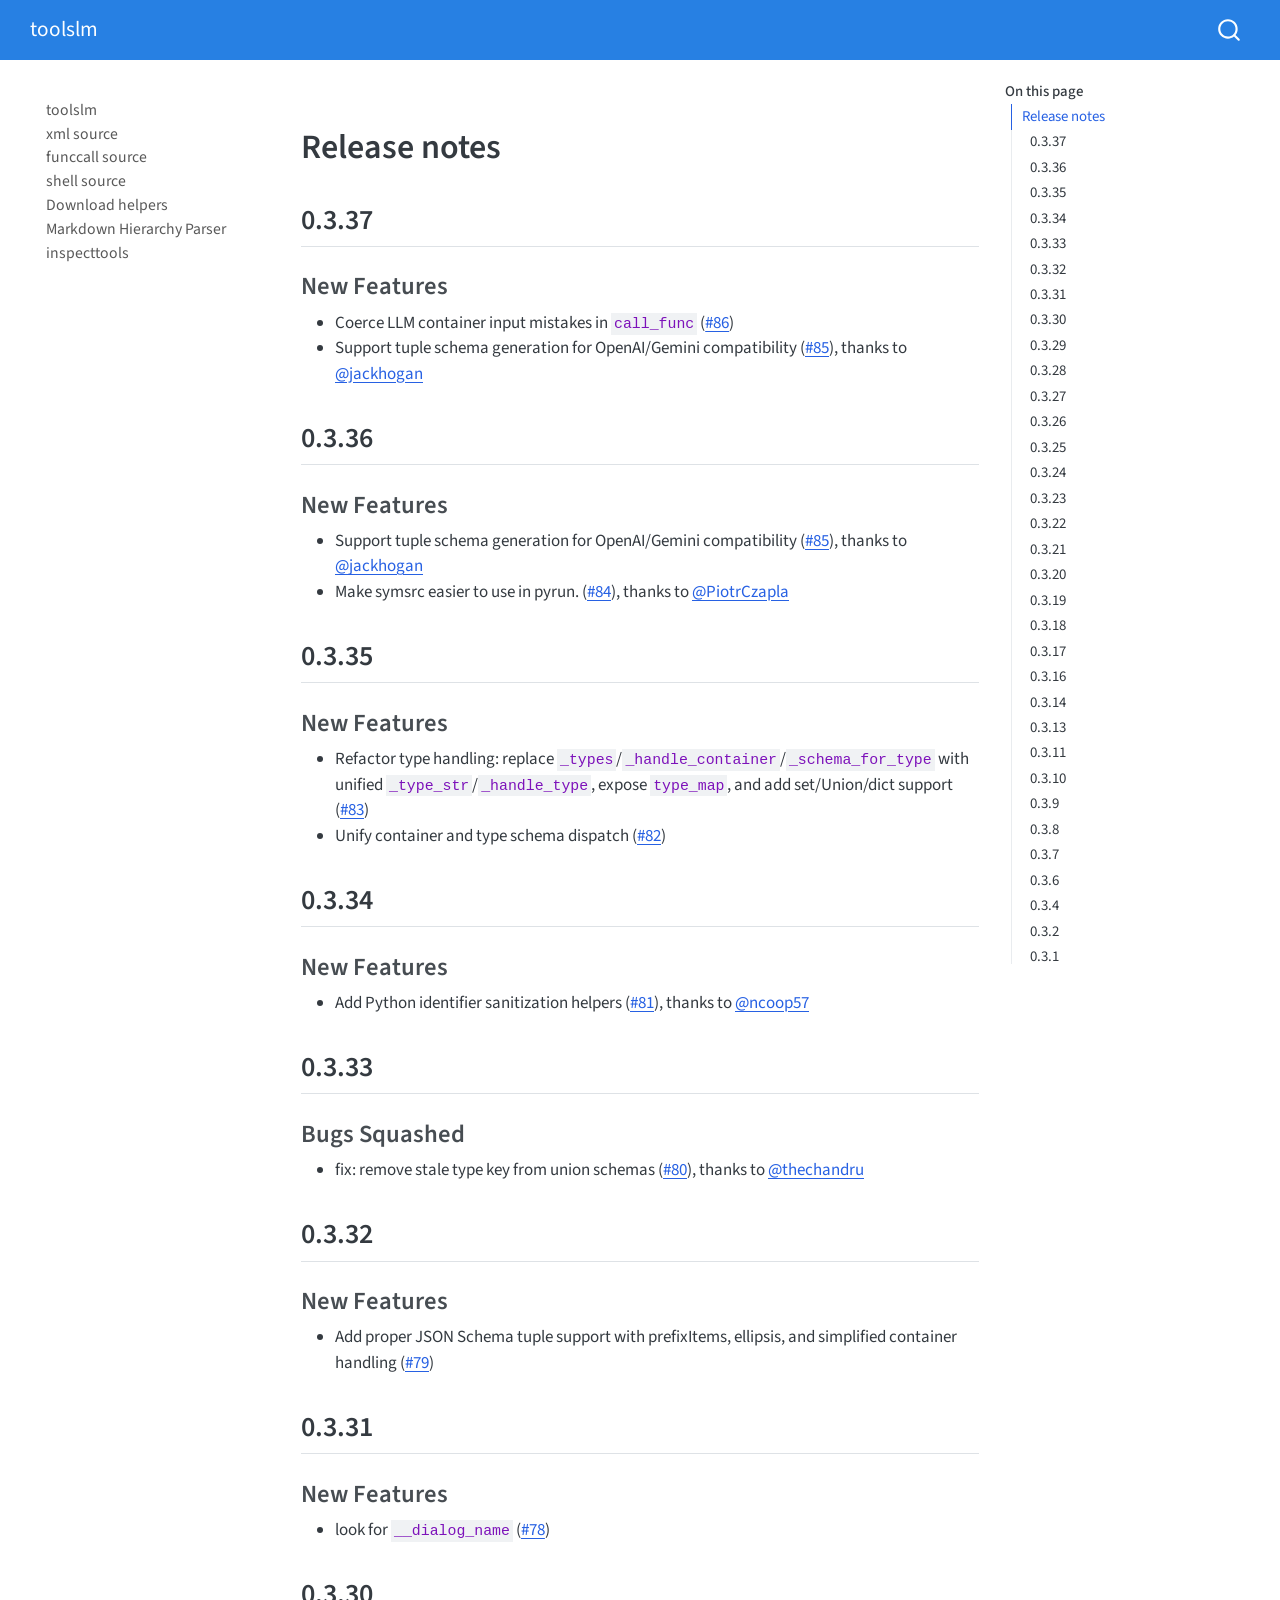
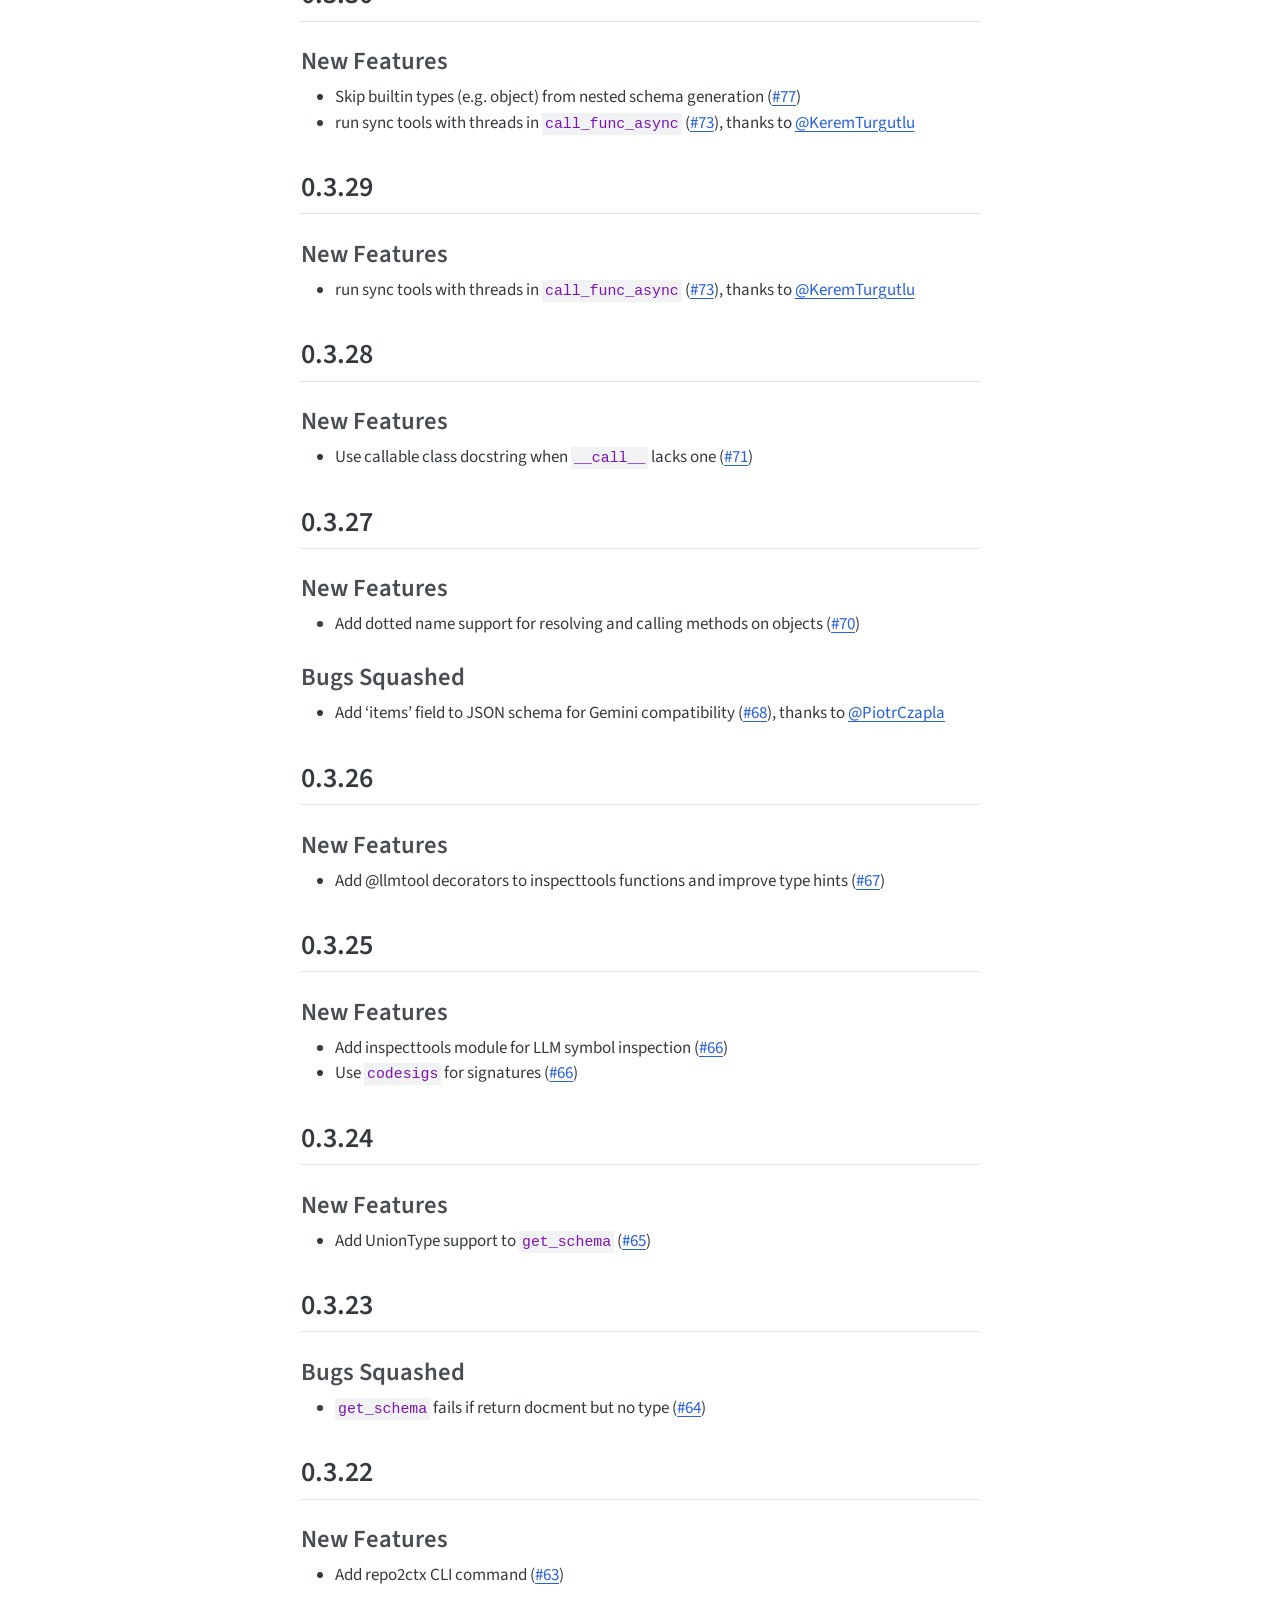
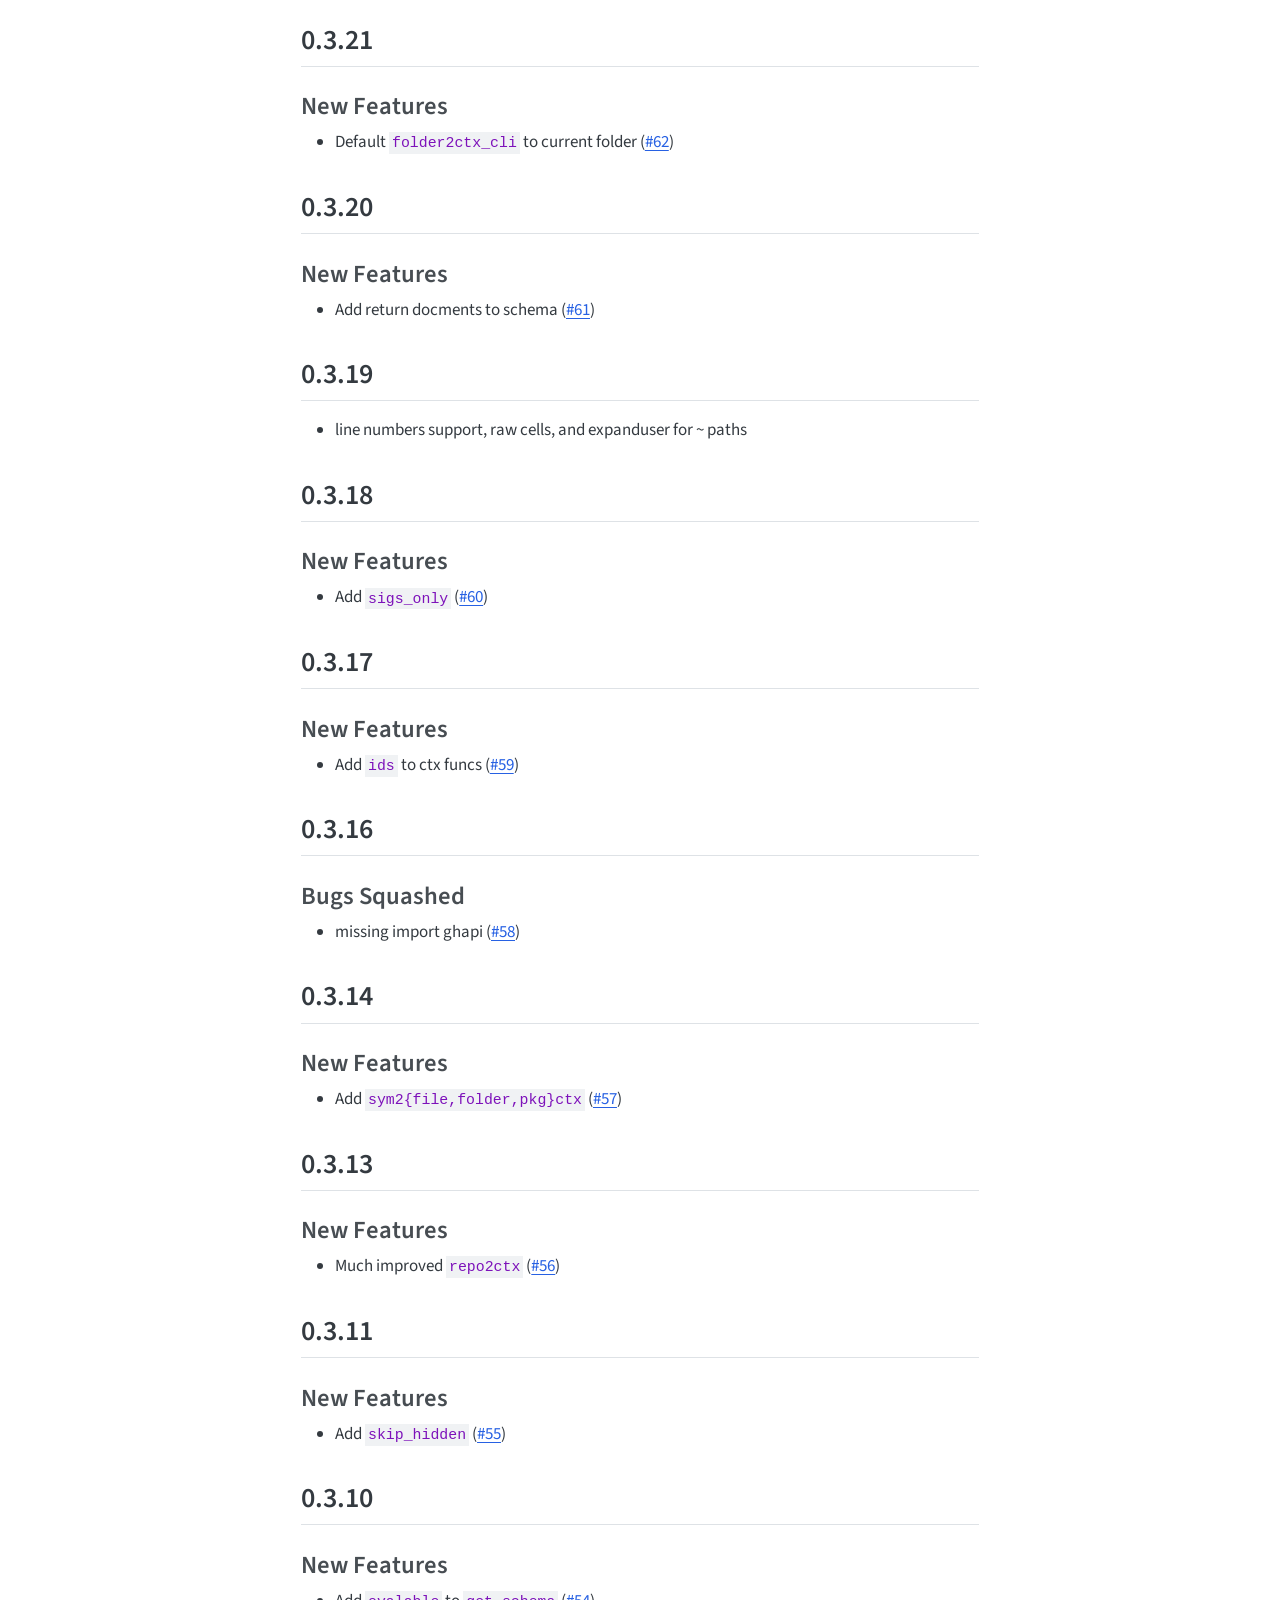
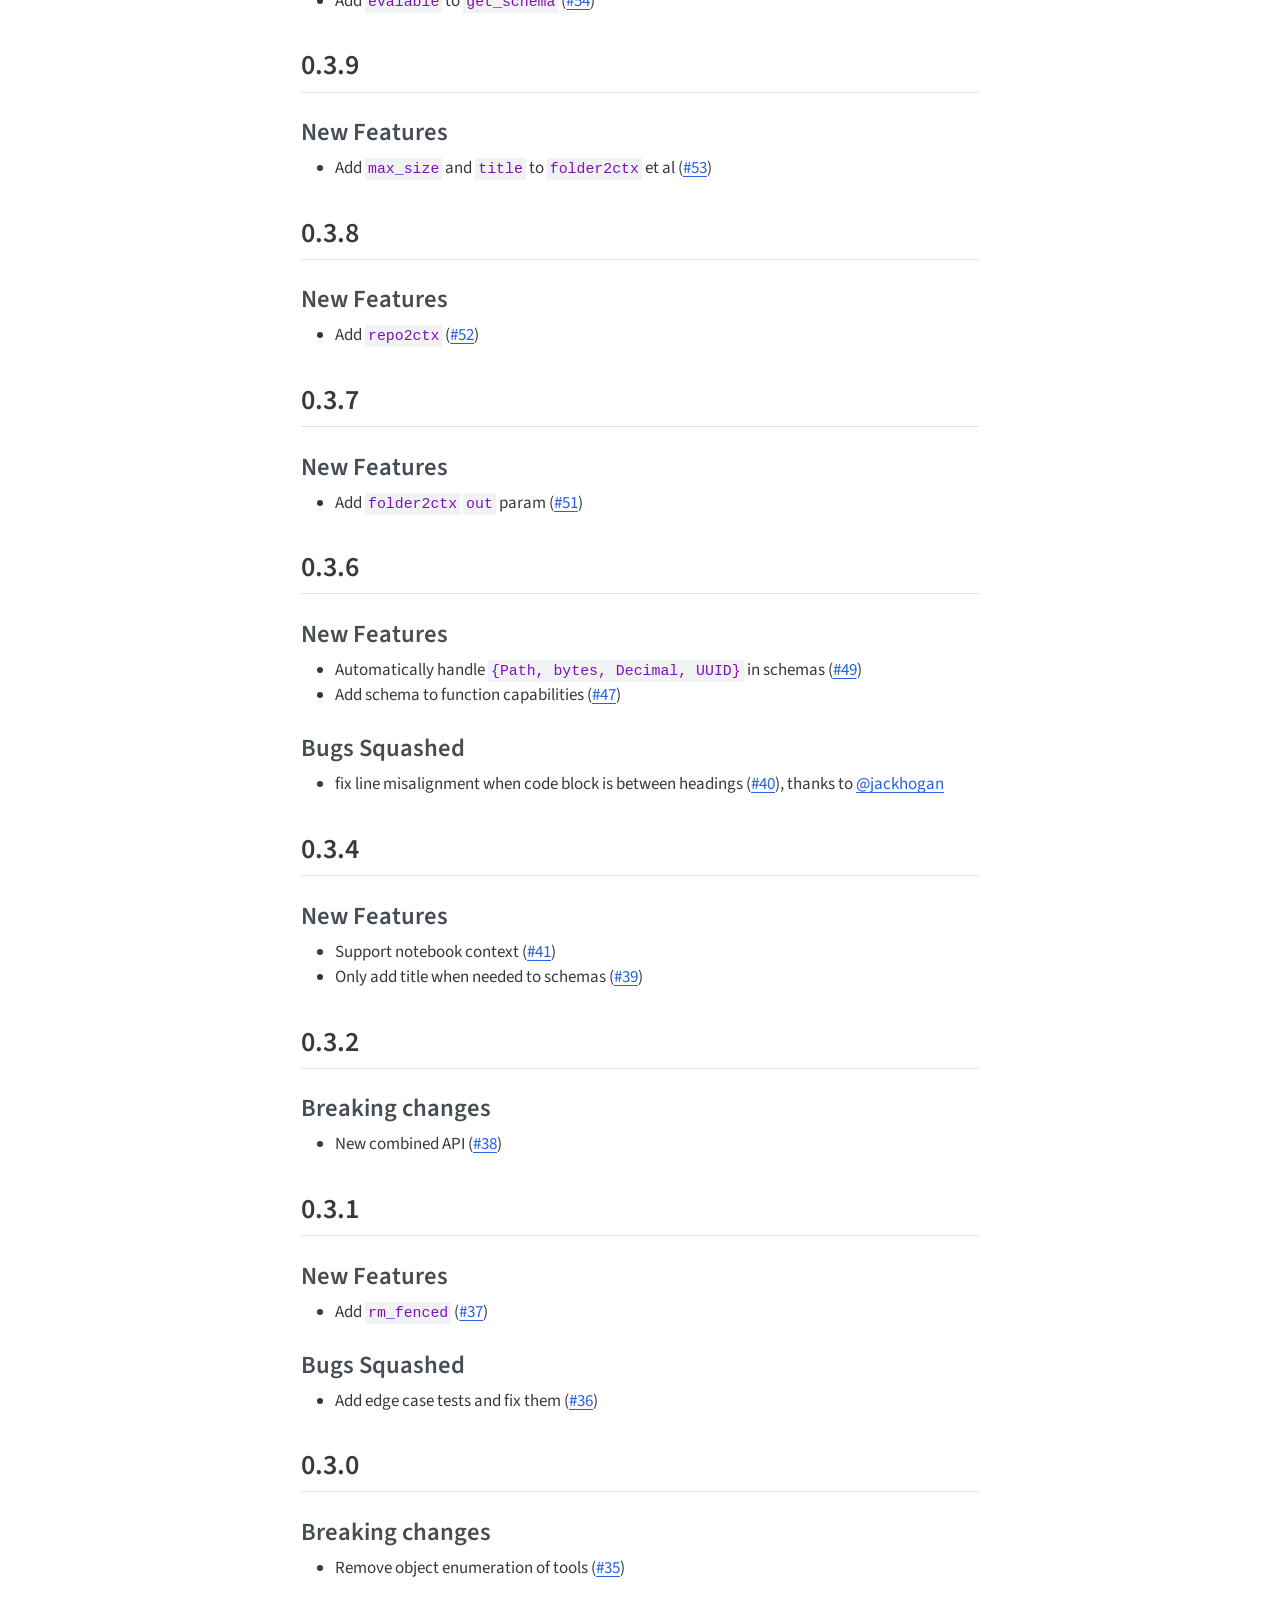
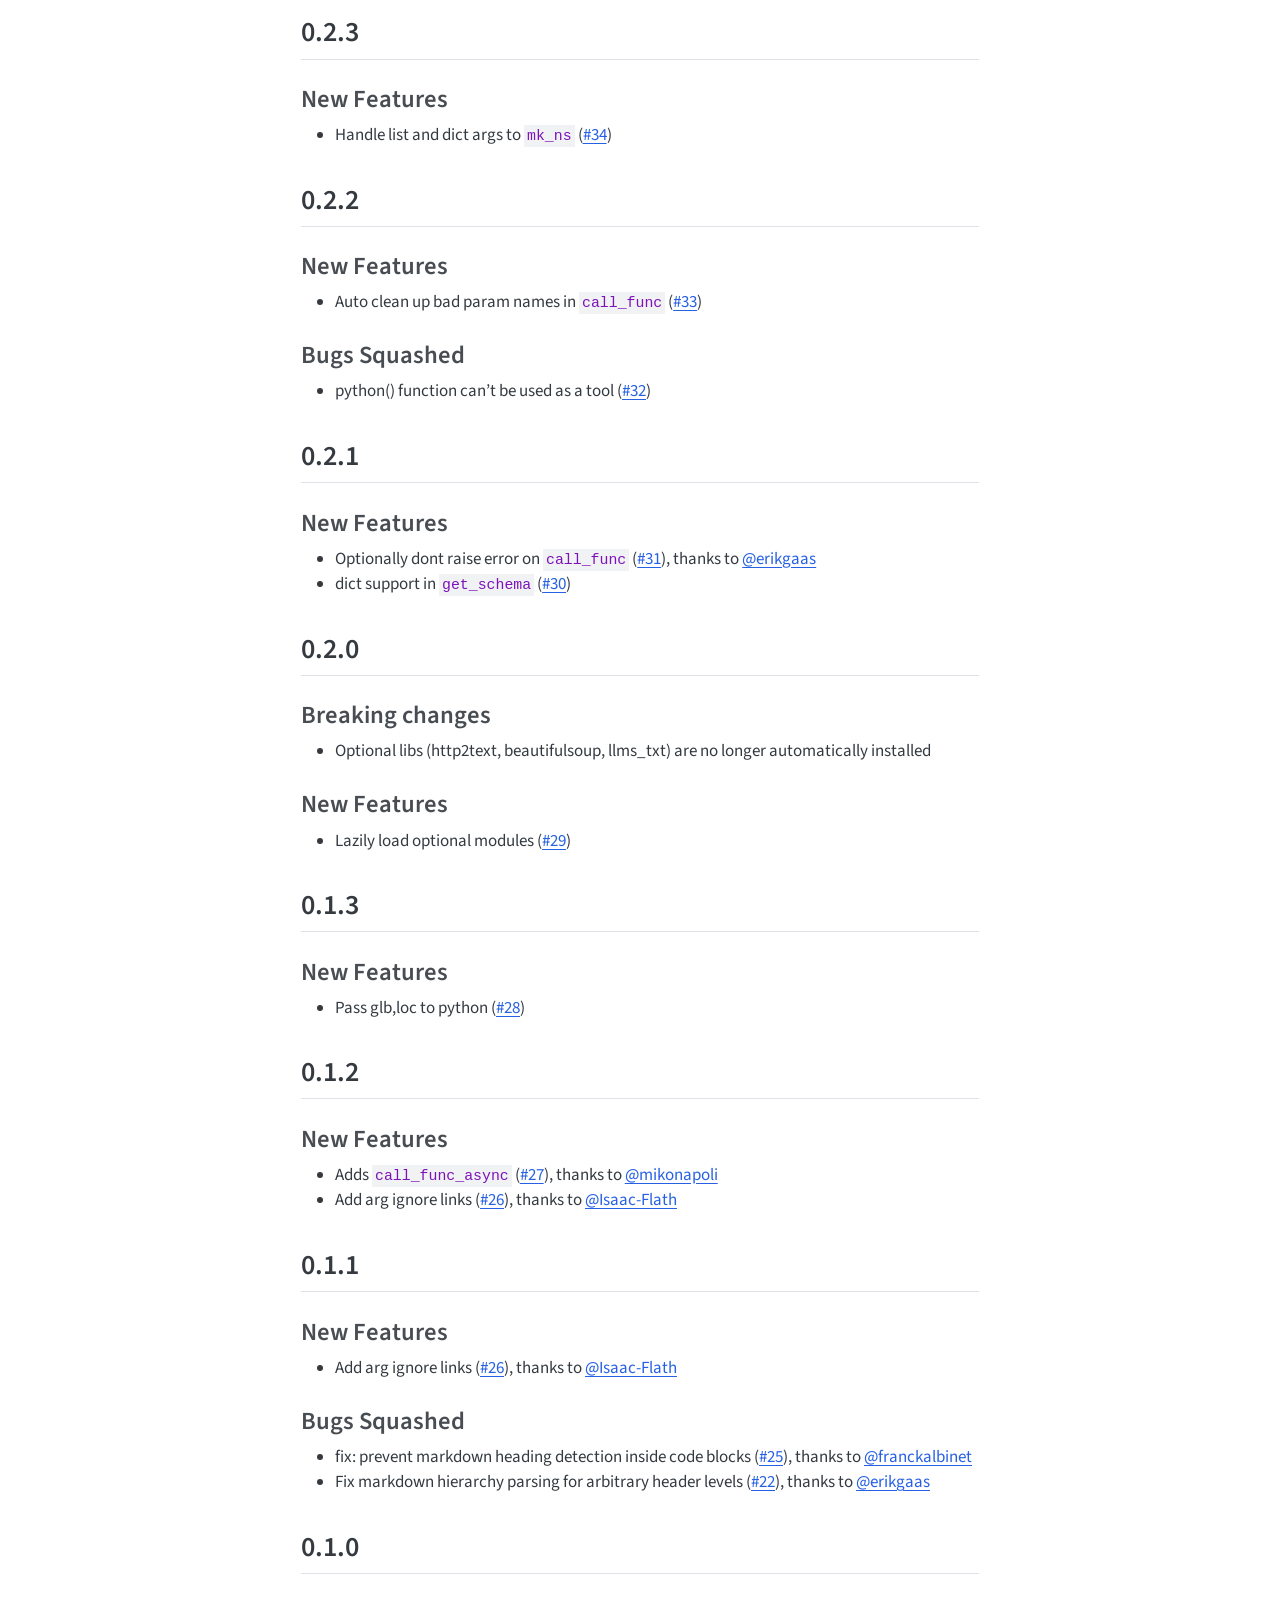
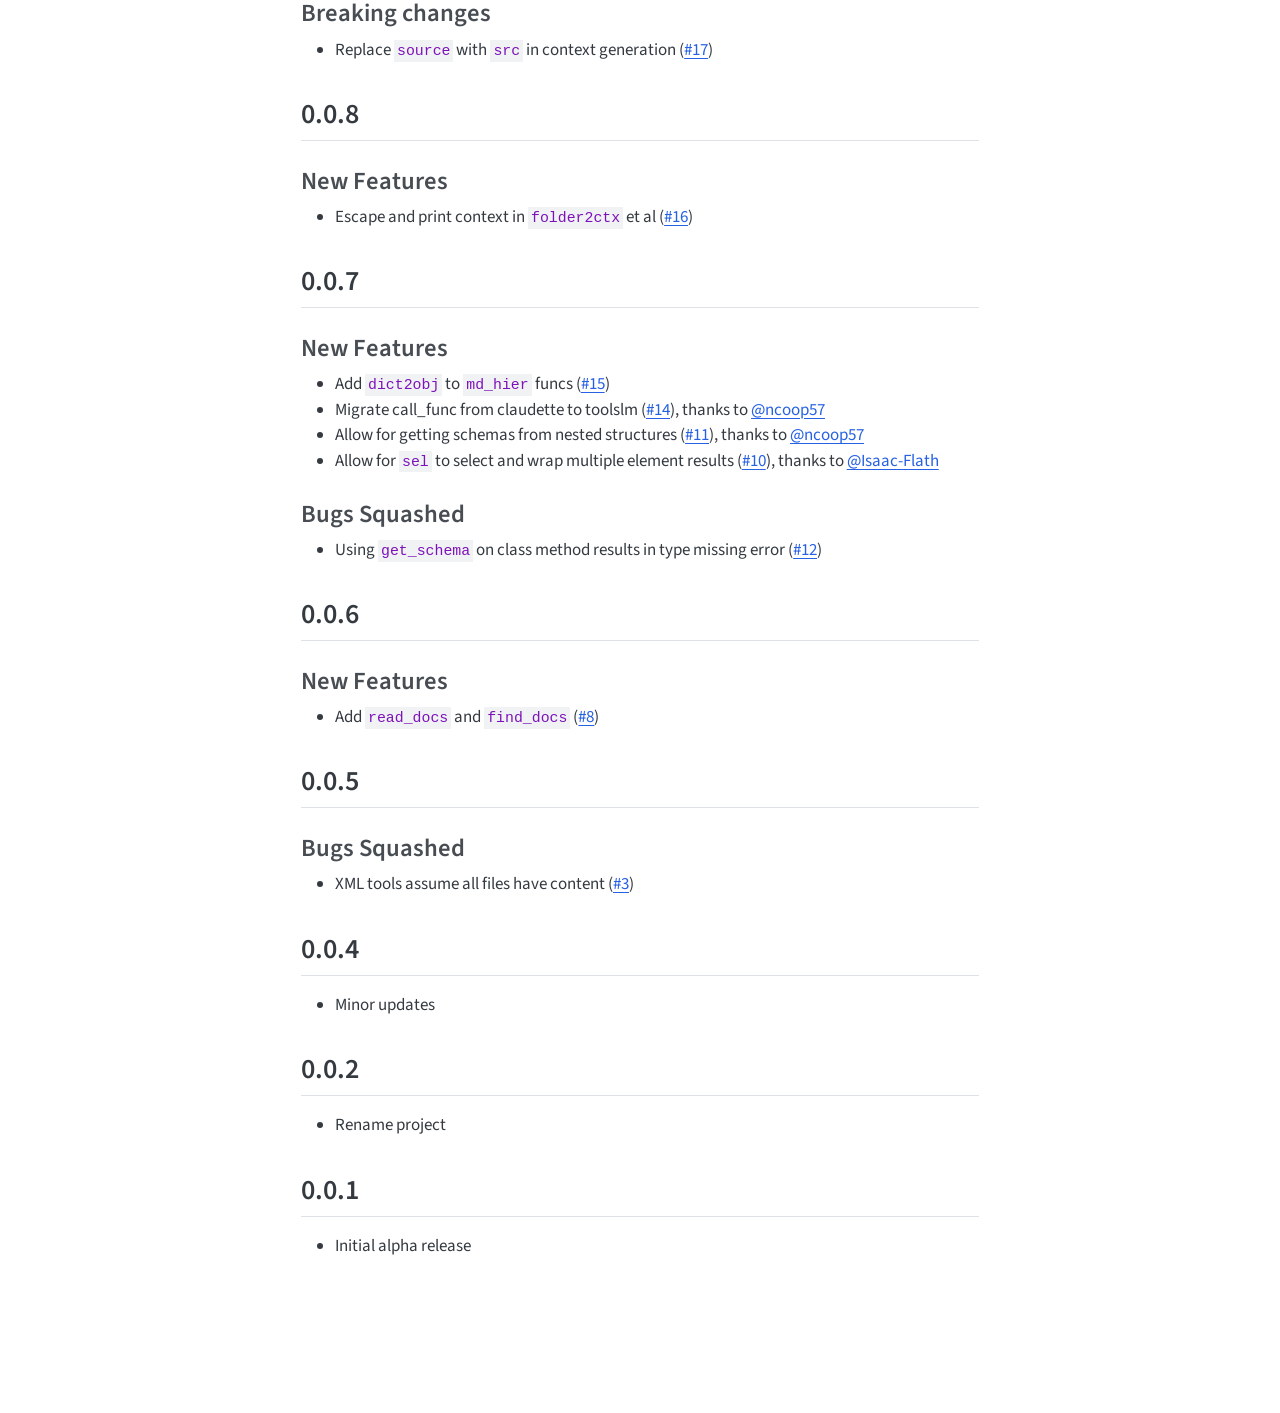
==== commit 1e9b7690: "deploy: 84bb15163a7171586833525c983094d748a2d0f9" ====
--- a/CHANGELOG.html
+++ b/CHANGELOG.html
@@ -2,7 +2,7 @@
 <html xmlns="http://www.w3.org/1999/xhtml" lang="en" xml:lang="en"><head>
 
 <meta charset="utf-8">
-<meta name="generator" content="quarto-1.9.36">
+<meta name="generator" content="quarto-1.9.37">
 
 <meta name="viewport" content="width=device-width, initial-scale=1.0, user-scalable=yes">
 
@@ -39,10 +39,10 @@
 <script src="site_libs/quarto-html/tippy.umd.min.js"></script>
 <script src="site_libs/quarto-html/anchor.min.js"></script>
 <link href="site_libs/quarto-html/tippy.css" rel="stylesheet">
-<link href="site_libs/quarto-html/quarto-syntax-highlighting-845c23b38eaddc0f92fda52bfe77a8c8.css" rel="stylesheet" id="quarto-text-highlighting-styles">
+<link href="site_libs/quarto-html/quarto-syntax-highlighting-7f8f88aac4f3542376d5c11b86a4c14d.css" rel="stylesheet" id="quarto-text-highlighting-styles">
 <script src="site_libs/bootstrap/bootstrap.min.js"></script>
 <link href="site_libs/bootstrap/bootstrap-icons.css" rel="stylesheet">
-<link href="site_libs/bootstrap/bootstrap-a3f6bd1e97f121887d2ce1b8fe2cd664.min.css" rel="stylesheet" append-hash="true" id="quarto-bootstrap" data-mode="light">
+<link href="site_libs/bootstrap/bootstrap-de52dc3353fe04aa4d07820b7139bd46.min.css" rel="stylesheet" append-hash="true" id="quarto-bootstrap" data-mode="light">
 <script id="quarto-search-options" type="application/json">{
   "location": "navbar",
   "copy-button": false,
@@ -166,185 +166,197 @@
   <ul>
   <li><a href="#release-notes" id="toc-release-notes" class="nav-link active" data-scroll-target="#release-notes">Release notes</a>
   <ul class="collapse">
-  <li><a href="#section" id="toc-section" class="nav-link" data-scroll-target="#section">0.3.34</a>
+  <li><a href="#section" id="toc-section" class="nav-link" data-scroll-target="#section">0.3.37</a>
   <ul class="collapse">
   <li><a href="#new-features" id="toc-new-features" class="nav-link" data-scroll-target="#new-features">New Features</a></li>
   </ul></li>
-  <li><a href="#section-1" id="toc-section-1" class="nav-link" data-scroll-target="#section-1">0.3.33</a>
+  <li><a href="#section-1" id="toc-section-1" class="nav-link" data-scroll-target="#section-1">0.3.36</a>
+  <ul class="collapse">
+  <li><a href="#new-features-1" id="toc-new-features-1" class="nav-link" data-scroll-target="#new-features-1">New Features</a></li>
+  </ul></li>
+  <li><a href="#section-2" id="toc-section-2" class="nav-link" data-scroll-target="#section-2">0.3.35</a>
+  <ul class="collapse">
+  <li><a href="#new-features-2" id="toc-new-features-2" class="nav-link" data-scroll-target="#new-features-2">New Features</a></li>
+  </ul></li>
+  <li><a href="#section-3" id="toc-section-3" class="nav-link" data-scroll-target="#section-3">0.3.34</a>
+  <ul class="collapse">
+  <li><a href="#new-features-3" id="toc-new-features-3" class="nav-link" data-scroll-target="#new-features-3">New Features</a></li>
+  </ul></li>
+  <li><a href="#section-4" id="toc-section-4" class="nav-link" data-scroll-target="#section-4">0.3.33</a>
   <ul class="collapse">
   <li><a href="#bugs-squashed" id="toc-bugs-squashed" class="nav-link" data-scroll-target="#bugs-squashed">Bugs Squashed</a></li>
   </ul></li>
-  <li><a href="#section-2" id="toc-section-2" class="nav-link" data-scroll-target="#section-2">0.3.32</a>
-  <ul class="collapse">
-  <li><a href="#new-features-1" id="toc-new-features-1" class="nav-link" data-scroll-target="#new-features-1">New Features</a></li>
-  </ul></li>
-  <li><a href="#section-3" id="toc-section-3" class="nav-link" data-scroll-target="#section-3">0.3.31</a>
-  <ul class="collapse">
-  <li><a href="#new-features-2" id="toc-new-features-2" class="nav-link" data-scroll-target="#new-features-2">New Features</a></li>
-  </ul></li>
-  <li><a href="#section-4" id="toc-section-4" class="nav-link" data-scroll-target="#section-4">0.3.30</a>
-  <ul class="collapse">
-  <li><a href="#new-features-3" id="toc-new-features-3" class="nav-link" data-scroll-target="#new-features-3">New Features</a></li>
-  </ul></li>
-  <li><a href="#section-5" id="toc-section-5" class="nav-link" data-scroll-target="#section-5">0.3.29</a>
+  <li><a href="#section-5" id="toc-section-5" class="nav-link" data-scroll-target="#section-5">0.3.32</a>
   <ul class="collapse">
   <li><a href="#new-features-4" id="toc-new-features-4" class="nav-link" data-scroll-target="#new-features-4">New Features</a></li>
   </ul></li>
-  <li><a href="#section-6" id="toc-section-6" class="nav-link" data-scroll-target="#section-6">0.3.28</a>
+  <li><a href="#section-6" id="toc-section-6" class="nav-link" data-scroll-target="#section-6">0.3.31</a>
   <ul class="collapse">
   <li><a href="#new-features-5" id="toc-new-features-5" class="nav-link" data-scroll-target="#new-features-5">New Features</a></li>
   </ul></li>
-  <li><a href="#section-7" id="toc-section-7" class="nav-link" data-scroll-target="#section-7">0.3.27</a>
+  <li><a href="#section-7" id="toc-section-7" class="nav-link" data-scroll-target="#section-7">0.3.30</a>
   <ul class="collapse">
   <li><a href="#new-features-6" id="toc-new-features-6" class="nav-link" data-scroll-target="#new-features-6">New Features</a></li>
+  </ul></li>
+  <li><a href="#section-8" id="toc-section-8" class="nav-link" data-scroll-target="#section-8">0.3.29</a>
+  <ul class="collapse">
+  <li><a href="#new-features-7" id="toc-new-features-7" class="nav-link" data-scroll-target="#new-features-7">New Features</a></li>
+  </ul></li>
+  <li><a href="#section-9" id="toc-section-9" class="nav-link" data-scroll-target="#section-9">0.3.28</a>
+  <ul class="collapse">
+  <li><a href="#new-features-8" id="toc-new-features-8" class="nav-link" data-scroll-target="#new-features-8">New Features</a></li>
+  </ul></li>
+  <li><a href="#section-10" id="toc-section-10" class="nav-link" data-scroll-target="#section-10">0.3.27</a>
+  <ul class="collapse">
+  <li><a href="#new-features-9" id="toc-new-features-9" class="nav-link" data-scroll-target="#new-features-9">New Features</a></li>
   <li><a href="#bugs-squashed-1" id="toc-bugs-squashed-1" class="nav-link" data-scroll-target="#bugs-squashed-1">Bugs Squashed</a></li>
   </ul></li>
-  <li><a href="#section-8" id="toc-section-8" class="nav-link" data-scroll-target="#section-8">0.3.26</a>
-  <ul class="collapse">
-  <li><a href="#new-features-7" id="toc-new-features-7" class="nav-link" data-scroll-target="#new-features-7">New Features</a></li>
-  </ul></li>
-  <li><a href="#section-9" id="toc-section-9" class="nav-link" data-scroll-target="#section-9">0.3.25</a>
-  <ul class="collapse">
-  <li><a href="#new-features-8" id="toc-new-features-8" class="nav-link" data-scroll-target="#new-features-8">New Features</a></li>
-  </ul></li>
-  <li><a href="#section-10" id="toc-section-10" class="nav-link" data-scroll-target="#section-10">0.3.24</a>
-  <ul class="collapse">
-  <li><a href="#new-features-9" id="toc-new-features-9" class="nav-link" data-scroll-target="#new-features-9">New Features</a></li>
-  </ul></li>
-  <li><a href="#section-11" id="toc-section-11" class="nav-link" data-scroll-target="#section-11">0.3.23</a>
+  <li><a href="#section-11" id="toc-section-11" class="nav-link" data-scroll-target="#section-11">0.3.26</a>
+  <ul class="collapse">
+  <li><a href="#new-features-10" id="toc-new-features-10" class="nav-link" data-scroll-target="#new-features-10">New Features</a></li>
+  </ul></li>
+  <li><a href="#section-12" id="toc-section-12" class="nav-link" data-scroll-target="#section-12">0.3.25</a>
+  <ul class="collapse">
+  <li><a href="#new-features-11" id="toc-new-features-11" class="nav-link" data-scroll-target="#new-features-11">New Features</a></li>
+  </ul></li>
+  <li><a href="#section-13" id="toc-section-13" class="nav-link" data-scroll-target="#section-13">0.3.24</a>
+  <ul class="collapse">
+  <li><a href="#new-features-12" id="toc-new-features-12" class="nav-link" data-scroll-target="#new-features-12">New Features</a></li>
+  </ul></li>
+  <li><a href="#section-14" id="toc-section-14" class="nav-link" data-scroll-target="#section-14">0.3.23</a>
   <ul class="collapse">
   <li><a href="#bugs-squashed-2" id="toc-bugs-squashed-2" class="nav-link" data-scroll-target="#bugs-squashed-2">Bugs Squashed</a></li>
   </ul></li>
-  <li><a href="#section-12" id="toc-section-12" class="nav-link" data-scroll-target="#section-12">0.3.22</a>
-  <ul class="collapse">
-  <li><a href="#new-features-10" id="toc-new-features-10" class="nav-link" data-scroll-target="#new-features-10">New Features</a></li>
-  </ul></li>
-  <li><a href="#section-13" id="toc-section-13" class="nav-link" data-scroll-target="#section-13">0.3.21</a>
-  <ul class="collapse">
-  <li><a href="#new-features-11" id="toc-new-features-11" class="nav-link" data-scroll-target="#new-features-11">New Features</a></li>
-  </ul></li>
-  <li><a href="#section-14" id="toc-section-14" class="nav-link" data-scroll-target="#section-14">0.3.20</a>
-  <ul class="collapse">
-  <li><a href="#new-features-12" id="toc-new-features-12" class="nav-link" data-scroll-target="#new-features-12">New Features</a></li>
-  </ul></li>
-  <li><a href="#section-15" id="toc-section-15" class="nav-link" data-scroll-target="#section-15">0.3.19</a></li>
-  <li><a href="#section-16" id="toc-section-16" class="nav-link" data-scroll-target="#section-16">0.3.18</a>
+  <li><a href="#section-15" id="toc-section-15" class="nav-link" data-scroll-target="#section-15">0.3.22</a>
   <ul class="collapse">
   <li><a href="#new-features-13" id="toc-new-features-13" class="nav-link" data-scroll-target="#new-features-13">New Features</a></li>
   </ul></li>
-  <li><a href="#section-17" id="toc-section-17" class="nav-link" data-scroll-target="#section-17">0.3.17</a>
+  <li><a href="#section-16" id="toc-section-16" class="nav-link" data-scroll-target="#section-16">0.3.21</a>
   <ul class="collapse">
   <li><a href="#new-features-14" id="toc-new-features-14" class="nav-link" data-scroll-target="#new-features-14">New Features</a></li>
   </ul></li>
-  <li><a href="#section-18" id="toc-section-18" class="nav-link" data-scroll-target="#section-18">0.3.16</a>
+  <li><a href="#section-17" id="toc-section-17" class="nav-link" data-scroll-target="#section-17">0.3.20</a>
+  <ul class="collapse">
+  <li><a href="#new-features-15" id="toc-new-features-15" class="nav-link" data-scroll-target="#new-features-15">New Features</a></li>
+  </ul></li>
+  <li><a href="#section-18" id="toc-section-18" class="nav-link" data-scroll-target="#section-18">0.3.19</a></li>
+  <li><a href="#section-19" id="toc-section-19" class="nav-link" data-scroll-target="#section-19">0.3.18</a>
+  <ul class="collapse">
+  <li><a href="#new-features-16" id="toc-new-features-16" class="nav-link" data-scroll-target="#new-features-16">New Features</a></li>
+  </ul></li>
+  <li><a href="#section-20" id="toc-section-20" class="nav-link" data-scroll-target="#section-20">0.3.17</a>
+  <ul class="collapse">
+  <li><a href="#new-features-17" id="toc-new-features-17" class="nav-link" data-scroll-target="#new-features-17">New Features</a></li>
+  </ul></li>
+  <li><a href="#section-21" id="toc-section-21" class="nav-link" data-scroll-target="#section-21">0.3.16</a>
   <ul class="collapse">
   <li><a href="#bugs-squashed-3" id="toc-bugs-squashed-3" class="nav-link" data-scroll-target="#bugs-squashed-3">Bugs Squashed</a></li>
   </ul></li>
-  <li><a href="#section-19" id="toc-section-19" class="nav-link" data-scroll-target="#section-19">0.3.14</a>
-  <ul class="collapse">
-  <li><a href="#new-features-15" id="toc-new-features-15" class="nav-link" data-scroll-target="#new-features-15">New Features</a></li>
-  </ul></li>
-  <li><a href="#section-20" id="toc-section-20" class="nav-link" data-scroll-target="#section-20">0.3.13</a>
-  <ul class="collapse">
-  <li><a href="#new-features-16" id="toc-new-features-16" class="nav-link" data-scroll-target="#new-features-16">New Features</a></li>
-  </ul></li>
-  <li><a href="#section-21" id="toc-section-21" class="nav-link" data-scroll-target="#section-21">0.3.11</a>
-  <ul class="collapse">
-  <li><a href="#new-features-17" id="toc-new-features-17" class="nav-link" data-scroll-target="#new-features-17">New Features</a></li>
-  </ul></li>
-  <li><a href="#section-22" id="toc-section-22" class="nav-link" data-scroll-target="#section-22">0.3.10</a>
+  <li><a href="#section-22" id="toc-section-22" class="nav-link" data-scroll-target="#section-22">0.3.14</a>
   <ul class="collapse">
   <li><a href="#new-features-18" id="toc-new-features-18" class="nav-link" data-scroll-target="#new-features-18">New Features</a></li>
   </ul></li>
-  <li><a href="#section-23" id="toc-section-23" class="nav-link" data-scroll-target="#section-23">0.3.9</a>
+  <li><a href="#section-23" id="toc-section-23" class="nav-link" data-scroll-target="#section-23">0.3.13</a>
   <ul class="collapse">
   <li><a href="#new-features-19" id="toc-new-features-19" class="nav-link" data-scroll-target="#new-features-19">New Features</a></li>
   </ul></li>
-  <li><a href="#section-24" id="toc-section-24" class="nav-link" data-scroll-target="#section-24">0.3.8</a>
+  <li><a href="#section-24" id="toc-section-24" class="nav-link" data-scroll-target="#section-24">0.3.11</a>
   <ul class="collapse">
   <li><a href="#new-features-20" id="toc-new-features-20" class="nav-link" data-scroll-target="#new-features-20">New Features</a></li>
   </ul></li>
-  <li><a href="#section-25" id="toc-section-25" class="nav-link" data-scroll-target="#section-25">0.3.7</a>
+  <li><a href="#section-25" id="toc-section-25" class="nav-link" data-scroll-target="#section-25">0.3.10</a>
   <ul class="collapse">
   <li><a href="#new-features-21" id="toc-new-features-21" class="nav-link" data-scroll-target="#new-features-21">New Features</a></li>
   </ul></li>
-  <li><a href="#section-26" id="toc-section-26" class="nav-link" data-scroll-target="#section-26">0.3.6</a>
+  <li><a href="#section-26" id="toc-section-26" class="nav-link" data-scroll-target="#section-26">0.3.9</a>
   <ul class="collapse">
   <li><a href="#new-features-22" id="toc-new-features-22" class="nav-link" data-scroll-target="#new-features-22">New Features</a></li>
+  </ul></li>
+  <li><a href="#section-27" id="toc-section-27" class="nav-link" data-scroll-target="#section-27">0.3.8</a>
+  <ul class="collapse">
+  <li><a href="#new-features-23" id="toc-new-features-23" class="nav-link" data-scroll-target="#new-features-23">New Features</a></li>
+  </ul></li>
+  <li><a href="#section-28" id="toc-section-28" class="nav-link" data-scroll-target="#section-28">0.3.7</a>
+  <ul class="collapse">
+  <li><a href="#new-features-24" id="toc-new-features-24" class="nav-link" data-scroll-target="#new-features-24">New Features</a></li>
+  </ul></li>
+  <li><a href="#section-29" id="toc-section-29" class="nav-link" data-scroll-target="#section-29">0.3.6</a>
+  <ul class="collapse">
+  <li><a href="#new-features-25" id="toc-new-features-25" class="nav-link" data-scroll-target="#new-features-25">New Features</a></li>
   <li><a href="#bugs-squashed-4" id="toc-bugs-squashed-4" class="nav-link" data-scroll-target="#bugs-squashed-4">Bugs Squashed</a></li>
   </ul></li>
-  <li><a href="#section-27" id="toc-section-27" class="nav-link" data-scroll-target="#section-27">0.3.4</a>
-  <ul class="collapse">
-  <li><a href="#new-features-23" id="toc-new-features-23" class="nav-link" data-scroll-target="#new-features-23">New Features</a></li>
-  </ul></li>
-  <li><a href="#section-28" id="toc-section-28" class="nav-link" data-scroll-target="#section-28">0.3.2</a>
+  <li><a href="#section-30" id="toc-section-30" class="nav-link" data-scroll-target="#section-30">0.3.4</a>
+  <ul class="collapse">
+  <li><a href="#new-features-26" id="toc-new-features-26" class="nav-link" data-scroll-target="#new-features-26">New Features</a></li>
+  </ul></li>
+  <li><a href="#section-31" id="toc-section-31" class="nav-link" data-scroll-target="#section-31">0.3.2</a>
   <ul class="collapse">
   <li><a href="#breaking-changes" id="toc-breaking-changes" class="nav-link" data-scroll-target="#breaking-changes">Breaking changes</a></li>
   </ul></li>
-  <li><a href="#section-29" id="toc-section-29" class="nav-link" data-scroll-target="#section-29">0.3.1</a>
-  <ul class="collapse">
-  <li><a href="#new-features-24" id="toc-new-features-24" class="nav-link" data-scroll-target="#new-features-24">New Features</a></li>
+  <li><a href="#section-32" id="toc-section-32" class="nav-link" data-scroll-target="#section-32">0.3.1</a>
+  <ul class="collapse">
+  <li><a href="#new-features-27" id="toc-new-features-27" class="nav-link" data-scroll-target="#new-features-27">New Features</a></li>
   <li><a href="#bugs-squashed-5" id="toc-bugs-squashed-5" class="nav-link" data-scroll-target="#bugs-squashed-5">Bugs Squashed</a></li>
   </ul></li>
-  <li><a href="#section-30" id="toc-section-30" class="nav-link" data-scroll-target="#section-30">0.3.0</a>
+  <li><a href="#section-33" id="toc-section-33" class="nav-link" data-scroll-target="#section-33">0.3.0</a>
   <ul class="collapse">
   <li><a href="#breaking-changes-1" id="toc-breaking-changes-1" class="nav-link" data-scroll-target="#breaking-changes-1">Breaking changes</a></li>
   </ul></li>
-  <li><a href="#section-31" id="toc-section-31" class="nav-link" data-scroll-target="#section-31">0.2.3</a>
-  <ul class="collapse">
-  <li><a href="#new-features-25" id="toc-new-features-25" class="nav-link" data-scroll-target="#new-features-25">New Features</a></li>
-  </ul></li>
-  <li><a href="#section-32" id="toc-section-32" class="nav-link" data-scroll-target="#section-32">0.2.2</a>
-  <ul class="collapse">
-  <li><a href="#new-features-26" id="toc-new-features-26" class="nav-link" data-scroll-target="#new-features-26">New Features</a></li>
+  <li><a href="#section-34" id="toc-section-34" class="nav-link" data-scroll-target="#section-34">0.2.3</a>
+  <ul class="collapse">
+  <li><a href="#new-features-28" id="toc-new-features-28" class="nav-link" data-scroll-target="#new-features-28">New Features</a></li>
+  </ul></li>
+  <li><a href="#section-35" id="toc-section-35" class="nav-link" data-scroll-target="#section-35">0.2.2</a>
+  <ul class="collapse">
+  <li><a href="#new-features-29" id="toc-new-features-29" class="nav-link" data-scroll-target="#new-features-29">New Features</a></li>
   <li><a href="#bugs-squashed-6" id="toc-bugs-squashed-6" class="nav-link" data-scroll-target="#bugs-squashed-6">Bugs Squashed</a></li>
   </ul></li>
-  <li><a href="#section-33" id="toc-section-33" class="nav-link" data-scroll-target="#section-33">0.2.1</a>
-  <ul class="collapse">
-  <li><a href="#new-features-27" id="toc-new-features-27" class="nav-link" data-scroll-target="#new-features-27">New Features</a></li>
-  </ul></li>
-  <li><a href="#section-34" id="toc-section-34" class="nav-link" data-scroll-target="#section-34">0.2.0</a>
+  <li><a href="#section-36" id="toc-section-36" class="nav-link" data-scroll-target="#section-36">0.2.1</a>
+  <ul class="collapse">
+  <li><a href="#new-features-30" id="toc-new-features-30" class="nav-link" data-scroll-target="#new-features-30">New Features</a></li>
+  </ul></li>
+  <li><a href="#section-37" id="toc-section-37" class="nav-link" data-scroll-target="#section-37">0.2.0</a>
   <ul class="collapse">
   <li><a href="#breaking-changes-2" id="toc-breaking-changes-2" class="nav-link" data-scroll-target="#breaking-changes-2">Breaking changes</a></li>
-  <li><a href="#new-features-28" id="toc-new-features-28" class="nav-link" data-scroll-target="#new-features-28">New Features</a></li>
-  </ul></li>
-  <li><a href="#section-35" id="toc-section-35" class="nav-link" data-scroll-target="#section-35">0.1.3</a>
-  <ul class="collapse">
-  <li><a href="#new-features-29" id="toc-new-features-29" class="nav-link" data-scroll-target="#new-features-29">New Features</a></li>
-  </ul></li>
-  <li><a href="#section-36" id="toc-section-36" class="nav-link" data-scroll-target="#section-36">0.1.2</a>
-  <ul class="collapse">
-  <li><a href="#new-features-30" id="toc-new-features-30" class="nav-link" data-scroll-target="#new-features-30">New Features</a></li>
-  </ul></li>
-  <li><a href="#section-37" id="toc-section-37" class="nav-link" data-scroll-target="#section-37">0.1.1</a>
-  <ul class="collapse">
   <li><a href="#new-features-31" id="toc-new-features-31" class="nav-link" data-scroll-target="#new-features-31">New Features</a></li>
+  </ul></li>
+  <li><a href="#section-38" id="toc-section-38" class="nav-link" data-scroll-target="#section-38">0.1.3</a>
+  <ul class="collapse">
+  <li><a href="#new-features-32" id="toc-new-features-32" class="nav-link" data-scroll-target="#new-features-32">New Features</a></li>
+  </ul></li>
+  <li><a href="#section-39" id="toc-section-39" class="nav-link" data-scroll-target="#section-39">0.1.2</a>
+  <ul class="collapse">
+  <li><a href="#new-features-33" id="toc-new-features-33" class="nav-link" data-scroll-target="#new-features-33">New Features</a></li>
+  </ul></li>
+  <li><a href="#section-40" id="toc-section-40" class="nav-link" data-scroll-target="#section-40">0.1.1</a>
+  <ul class="collapse">
+  <li><a href="#new-features-34" id="toc-new-features-34" class="nav-link" data-scroll-target="#new-features-34">New Features</a></li>
   <li><a href="#bugs-squashed-7" id="toc-bugs-squashed-7" class="nav-link" data-scroll-target="#bugs-squashed-7">Bugs Squashed</a></li>
   </ul></li>
-  <li><a href="#section-38" id="toc-section-38" class="nav-link" data-scroll-target="#section-38">0.1.0</a>
+  <li><a href="#section-41" id="toc-section-41" class="nav-link" data-scroll-target="#section-41">0.1.0</a>
   <ul class="collapse">
   <li><a href="#breaking-changes-3" id="toc-breaking-changes-3" class="nav-link" data-scroll-target="#breaking-changes-3">Breaking changes</a></li>
   </ul></li>
-  <li><a href="#section-39" id="toc-section-39" class="nav-link" data-scroll-target="#section-39">0.0.8</a>
-  <ul class="collapse">
-  <li><a href="#new-features-32" id="toc-new-features-32" class="nav-link" data-scroll-target="#new-features-32">New Features</a></li>
-  </ul></li>
-  <li><a href="#section-40" id="toc-section-40" class="nav-link" data-scroll-target="#section-40">0.0.7</a>
-  <ul class="collapse">
-  <li><a href="#new-features-33" id="toc-new-features-33" class="nav-link" data-scroll-target="#new-features-33">New Features</a></li>
+  <li><a href="#section-42" id="toc-section-42" class="nav-link" data-scroll-target="#section-42">0.0.8</a>
+  <ul class="collapse">
+  <li><a href="#new-features-35" id="toc-new-features-35" class="nav-link" data-scroll-target="#new-features-35">New Features</a></li>
+  </ul></li>
+  <li><a href="#section-43" id="toc-section-43" class="nav-link" data-scroll-target="#section-43">0.0.7</a>
+  <ul class="collapse">
+  <li><a href="#new-features-36" id="toc-new-features-36" class="nav-link" data-scroll-target="#new-features-36">New Features</a></li>
   <li><a href="#bugs-squashed-8" id="toc-bugs-squashed-8" class="nav-link" data-scroll-target="#bugs-squashed-8">Bugs Squashed</a></li>
   </ul></li>
-  <li><a href="#section-41" id="toc-section-41" class="nav-link" data-scroll-target="#section-41">0.0.6</a>
-  <ul class="collapse">
-  <li><a href="#new-features-34" id="toc-new-features-34" class="nav-link" data-scroll-target="#new-features-34">New Features</a></li>
-  </ul></li>
-  <li><a href="#section-42" id="toc-section-42" class="nav-link" data-scroll-target="#section-42">0.0.5</a>
+  <li><a href="#section-44" id="toc-section-44" class="nav-link" data-scroll-target="#section-44">0.0.6</a>
+  <ul class="collapse">
+  <li><a href="#new-features-37" id="toc-new-features-37" class="nav-link" data-scroll-target="#new-features-37">New Features</a></li>
+  </ul></li>
+  <li><a href="#section-45" id="toc-section-45" class="nav-link" data-scroll-target="#section-45">0.0.5</a>
   <ul class="collapse">
   <li><a href="#bugs-squashed-9" id="toc-bugs-squashed-9" class="nav-link" data-scroll-target="#bugs-squashed-9">Bugs Squashed</a></li>
   </ul></li>
-  <li><a href="#section-43" id="toc-section-43" class="nav-link" data-scroll-target="#section-43">0.0.4</a></li>
-  <li><a href="#section-44" id="toc-section-44" class="nav-link" data-scroll-target="#section-44">0.0.2</a></li>
-  <li><a href="#section-45" id="toc-section-45" class="nav-link" data-scroll-target="#section-45">0.0.1</a></li>
+  <li><a href="#section-46" id="toc-section-46" class="nav-link" data-scroll-target="#section-46">0.0.4</a></li>
+  <li><a href="#section-47" id="toc-section-47" class="nav-link" data-scroll-target="#section-47">0.0.2</a></li>
+  <li><a href="#section-48" id="toc-section-48" class="nav-link" data-scroll-target="#section-48">0.0.1</a></li>
   </ul></li>
   </ul>
 <div class="toc-actions"><ul><li><a href="https://github.com/AnswerDotAI/toolslm/issues/new" class="toc-action"><i class="bi bi-github"></i>Report an issue</a></li></ul></div><div class="quarto-alternate-formats"><h2>Other Formats</h2><ul><li><a href="CHANGELOG-commonmark.md"><i class="bi bi-file-code"></i>CommonMark</a></li></ul></div></nav>
@@ -359,16 +371,46 @@
 <h1>Release notes</h1>
 <!-- do not remove -->
 <section id="section" class="level2">
-<h2 class="anchored" data-anchor-id="section">0.3.34</h2>
+<h2 class="anchored" data-anchor-id="section">0.3.37</h2>
 <section id="new-features" class="level3">
 <h3 class="anchored" data-anchor-id="new-features">New Features</h3>
 <ul>
+<li>Coerce LLM container input mistakes in <code>call_func</code> (<a href="https://github.com/AnswerDotAI/toolslm/issues/86">#86</a>)</li>
+<li>Support tuple schema generation for OpenAI/Gemini compatibility (<a href="https://github.com/AnswerDotAI/toolslm/pull/85">#85</a>), thanks to <a href="https://github.com/jackhogan"><span class="citation" data-cites="jackhogan">@jackhogan</span></a></li>
+</ul>
+</section>
+</section>
+<section id="section-1" class="level2">
+<h2 class="anchored" data-anchor-id="section-1">0.3.36</h2>
+<section id="new-features-1" class="level3">
+<h3 class="anchored" data-anchor-id="new-features-1">New Features</h3>
+<ul>
+<li>Support tuple schema generation for OpenAI/Gemini compatibility (<a href="https://github.com/AnswerDotAI/toolslm/pull/85">#85</a>), thanks to <a href="https://github.com/jackhogan"><span class="citation" data-cites="jackhogan">@jackhogan</span></a></li>
+<li>Make symsrc easier to use in pyrun. (<a href="https://github.com/AnswerDotAI/toolslm/pull/84">#84</a>), thanks to <a href="https://github.com/PiotrCzapla"><span class="citation" data-cites="PiotrCzapla">@PiotrCzapla</span></a></li>
+</ul>
+</section>
+</section>
+<section id="section-2" class="level2">
+<h2 class="anchored" data-anchor-id="section-2">0.3.35</h2>
+<section id="new-features-2" class="level3">
+<h3 class="anchored" data-anchor-id="new-features-2">New Features</h3>
+<ul>
+<li>Refactor type handling: replace <code>_types</code>/<code>_handle_container</code>/<code>_schema_for_type</code> with unified <code>_type_str</code>/<code>_handle_type</code>, expose <code>type_map</code>, and add set/Union/dict support (<a href="https://github.com/AnswerDotAI/toolslm/issues/83">#83</a>)</li>
+<li>Unify container and type schema dispatch (<a href="https://github.com/AnswerDotAI/toolslm/issues/82">#82</a>)</li>
+</ul>
+</section>
+</section>
+<section id="section-3" class="level2">
+<h2 class="anchored" data-anchor-id="section-3">0.3.34</h2>
+<section id="new-features-3" class="level3">
+<h3 class="anchored" data-anchor-id="new-features-3">New Features</h3>
+<ul>
 <li>Add Python identifier sanitization helpers (<a href="https://github.com/AnswerDotAI/toolslm/pull/81">#81</a>), thanks to <a href="https://github.com/ncoop57"><span class="citation" data-cites="ncoop57">@ncoop57</span></a></li>
 </ul>
 </section>
 </section>
-<section id="section-1" class="level2">
-<h2 class="anchored" data-anchor-id="section-1">0.3.33</h2>
+<section id="section-4" class="level2">
+<h2 class="anchored" data-anchor-id="section-4">0.3.33</h2>
 <section id="bugs-squashed" class="level3">
 <h3 class="anchored" data-anchor-id="bugs-squashed">Bugs Squashed</h3>
 <ul>
@@ -376,56 +418,56 @@
 </ul>
 </section>
 </section>
-<section id="section-2" class="level2">
-<h2 class="anchored" data-anchor-id="section-2">0.3.32</h2>
-<section id="new-features-1" class="level3">
-<h3 class="anchored" data-anchor-id="new-features-1">New Features</h3>
+<section id="section-5" class="level2">
+<h2 class="anchored" data-anchor-id="section-5">0.3.32</h2>
+<section id="new-features-4" class="level3">
+<h3 class="anchored" data-anchor-id="new-features-4">New Features</h3>
 <ul>
 <li>Add proper JSON Schema tuple support with prefixItems, ellipsis, and simplified container handling (<a href="https://github.com/AnswerDotAI/toolslm/issues/79">#79</a>)</li>
 </ul>
 </section>
 </section>
-<section id="section-3" class="level2">
-<h2 class="anchored" data-anchor-id="section-3">0.3.31</h2>
-<section id="new-features-2" class="level3">
-<h3 class="anchored" data-anchor-id="new-features-2">New Features</h3>
+<section id="section-6" class="level2">
+<h2 class="anchored" data-anchor-id="section-6">0.3.31</h2>
+<section id="new-features-5" class="level3">
+<h3 class="anchored" data-anchor-id="new-features-5">New Features</h3>
 <ul>
 <li>look for <code>__dialog_name</code> (<a href="https://github.com/AnswerDotAI/toolslm/issues/78">#78</a>)</li>
 </ul>
 </section>
 </section>
-<section id="section-4" class="level2">
-<h2 class="anchored" data-anchor-id="section-4">0.3.30</h2>
-<section id="new-features-3" class="level3">
-<h3 class="anchored" data-anchor-id="new-features-3">New Features</h3>
+<section id="section-7" class="level2">
+<h2 class="anchored" data-anchor-id="section-7">0.3.30</h2>
+<section id="new-features-6" class="level3">
+<h3 class="anchored" data-anchor-id="new-features-6">New Features</h3>
 <ul>
 <li>Skip builtin types (e.g.&nbsp;object) from nested schema generation (<a href="https://github.com/AnswerDotAI/toolslm/issues/77">#77</a>)</li>
 <li>run sync tools with threads in <code>call_func_async</code> (<a href="https://github.com/AnswerDotAI/toolslm/pull/73">#73</a>), thanks to <a href="https://github.com/KeremTurgutlu"><span class="citation" data-cites="KeremTurgutlu">@KeremTurgutlu</span></a></li>
 </ul>
 </section>
 </section>
-<section id="section-5" class="level2">
-<h2 class="anchored" data-anchor-id="section-5">0.3.29</h2>
-<section id="new-features-4" class="level3">
-<h3 class="anchored" data-anchor-id="new-features-4">New Features</h3>
+<section id="section-8" class="level2">
+<h2 class="anchored" data-anchor-id="section-8">0.3.29</h2>
+<section id="new-features-7" class="level3">
+<h3 class="anchored" data-anchor-id="new-features-7">New Features</h3>
 <ul>
 <li>run sync tools with threads in <code>call_func_async</code> (<a href="https://github.com/AnswerDotAI/toolslm/pull/73">#73</a>), thanks to <a href="https://github.com/KeremTurgutlu"><span class="citation" data-cites="KeremTurgutlu">@KeremTurgutlu</span></a></li>
 </ul>
 </section>
 </section>
-<section id="section-6" class="level2">
-<h2 class="anchored" data-anchor-id="section-6">0.3.28</h2>
-<section id="new-features-5" class="level3">
-<h3 class="anchored" data-anchor-id="new-features-5">New Features</h3>
+<section id="section-9" class="level2">
+<h2 class="anchored" data-anchor-id="section-9">0.3.28</h2>
+<section id="new-features-8" class="level3">
+<h3 class="anchored" data-anchor-id="new-features-8">New Features</h3>
 <ul>
 <li>Use callable class docstring when <code>__call__</code> lacks one (<a href="https://github.com/AnswerDotAI/toolslm/issues/71">#71</a>)</li>
 </ul>
 </section>
 </section>
-<section id="section-7" class="level2">
-<h2 class="anchored" data-anchor-id="section-7">0.3.27</h2>
-<section id="new-features-6" class="level3">
-<h3 class="anchored" data-anchor-id="new-features-6">New Features</h3>
+<section id="section-10" class="level2">
+<h2 class="anchored" data-anchor-id="section-10">0.3.27</h2>
+<section id="new-features-9" class="level3">
+<h3 class="anchored" data-anchor-id="new-features-9">New Features</h3>
 <ul>
 <li>Add dotted name support for resolving and calling methods on objects (<a href="https://github.com/AnswerDotAI/toolslm/issues/70">#70</a>)</li>
 </ul>
@@ -437,36 +479,36 @@
 </ul>
 </section>
 </section>
-<section id="section-8" class="level2">
-<h2 class="anchored" data-anchor-id="section-8">0.3.26</h2>
-<section id="new-features-7" class="level3">
-<h3 class="anchored" data-anchor-id="new-features-7">New Features</h3>
+<section id="section-11" class="level2">
+<h2 class="anchored" data-anchor-id="section-11">0.3.26</h2>
+<section id="new-features-10" class="level3">
+<h3 class="anchored" data-anchor-id="new-features-10">New Features</h3>
 <ul>
 <li>Add <span class="citation" data-cites="llmtool">@llmtool</span> decorators to inspecttools functions and improve type hints (<a href="https://github.com/AnswerDotAI/toolslm/issues/67">#67</a>)</li>
 </ul>
 </section>
 </section>
-<section id="section-9" class="level2">
-<h2 class="anchored" data-anchor-id="section-9">0.3.25</h2>
-<section id="new-features-8" class="level3">
-<h3 class="anchored" data-anchor-id="new-features-8">New Features</h3>
+<section id="section-12" class="level2">
+<h2 class="anchored" data-anchor-id="section-12">0.3.25</h2>
+<section id="new-features-11" class="level3">
+<h3 class="anchored" data-anchor-id="new-features-11">New Features</h3>
 <ul>
 <li>Add inspecttools module for LLM symbol inspection (<a href="https://github.com/AnswerDotAI/toolslm/issues/66">#66</a>)</li>
 <li>Use <code>codesigs</code> for signatures (<a href="https://github.com/AnswerDotAI/toolslm/issues/66">#66</a>)</li>
 </ul>
 </section>
 </section>
-<section id="section-10" class="level2">
-<h2 class="anchored" data-anchor-id="section-10">0.3.24</h2>
-<section id="new-features-9" class="level3">
-<h3 class="anchored" data-anchor-id="new-features-9">New Features</h3>
+<section id="section-13" class="level2">
+<h2 class="anchored" data-anchor-id="section-13">0.3.24</h2>
+<section id="new-features-12" class="level3">
+<h3 class="anchored" data-anchor-id="new-features-12">New Features</h3>
 <ul>
 <li>Add UnionType support to <code>get_schema</code> (<a href="https://github.com/AnswerDotAI/toolslm/issues/65">#65</a>)</li>
 </ul>
 </section>
 </section>
-<section id="section-11" class="level2">
-<h2 class="anchored" data-anchor-id="section-11">0.3.23</h2>
+<section id="section-14" class="level2">
+<h2 class="anchored" data-anchor-id="section-14">0.3.23</h2>
 <section id="bugs-squashed-2" class="level3">
 <h3 class="anchored" data-anchor-id="bugs-squashed-2">Bugs Squashed</h3>
 <ul>
@@ -474,59 +516,59 @@
 </ul>
 </section>
 </section>
-<section id="section-12" class="level2">
-<h2 class="anchored" data-anchor-id="section-12">0.3.22</h2>
-<section id="new-features-10" class="level3">
-<h3 class="anchored" data-anchor-id="new-features-10">New Features</h3>
-<ul>
-<li>Add repo2ctx CLI command (<a href="https://github.com/AnswerDotAI/toolslm/issues/63">#63</a>)</li>
-</ul>
-</section>
-</section>
-<section id="section-13" class="level2">
-<h2 class="anchored" data-anchor-id="section-13">0.3.21</h2>
-<section id="new-features-11" class="level3">
-<h3 class="anchored" data-anchor-id="new-features-11">New Features</h3>
-<ul>
-<li>Default <code>folder2ctx_cli</code> to current folder (<a href="https://github.com/AnswerDotAI/toolslm/issues/62">#62</a>)</li>
-</ul>
-</section>
-</section>
-<section id="section-14" class="level2">
-<h2 class="anchored" data-anchor-id="section-14">0.3.20</h2>
-<section id="new-features-12" class="level3">
-<h3 class="anchored" data-anchor-id="new-features-12">New Features</h3>
-<ul>
-<li>Add return docments to schema (<a href="https://github.com/AnswerDotAI/toolslm/issues/61">#61</a>)</li>
-</ul>
-</section>
-</section>
 <section id="section-15" class="level2">
-<h2 class="anchored" data-anchor-id="section-15">0.3.19</h2>
-<ul>
-<li>line numbers support, raw cells, and expanduser for ~ paths</li>
-</ul>
-</section>
-<section id="section-16" class="level2">
-<h2 class="anchored" data-anchor-id="section-16">0.3.18</h2>
+<h2 class="anchored" data-anchor-id="section-15">0.3.22</h2>
 <section id="new-features-13" class="level3">
 <h3 class="anchored" data-anchor-id="new-features-13">New Features</h3>
 <ul>
-<li>Add <code>sigs_only</code> (<a href="https://github.com/AnswerDotAI/toolslm/issues/60">#60</a>)</li>
-</ul>
-</section>
-</section>
-<section id="section-17" class="level2">
-<h2 class="anchored" data-anchor-id="section-17">0.3.17</h2>
+<li>Add repo2ctx CLI command (<a href="https://github.com/AnswerDotAI/toolslm/issues/63">#63</a>)</li>
+</ul>
+</section>
+</section>
+<section id="section-16" class="level2">
+<h2 class="anchored" data-anchor-id="section-16">0.3.21</h2>
 <section id="new-features-14" class="level3">
 <h3 class="anchored" data-anchor-id="new-features-14">New Features</h3>
 <ul>
+<li>Default <code>folder2ctx_cli</code> to current folder (<a href="https://github.com/AnswerDotAI/toolslm/issues/62">#62</a>)</li>
+</ul>
+</section>
+</section>
+<section id="section-17" class="level2">
+<h2 class="anchored" data-anchor-id="section-17">0.3.20</h2>
+<section id="new-features-15" class="level3">
+<h3 class="anchored" data-anchor-id="new-features-15">New Features</h3>
+<ul>
+<li>Add return docments to schema (<a href="https://github.com/AnswerDotAI/toolslm/issues/61">#61</a>)</li>
+</ul>
+</section>
+</section>
+<section id="section-18" class="level2">
+<h2 class="anchored" data-anchor-id="section-18">0.3.19</h2>
+<ul>
+<li>line numbers support, raw cells, and expanduser for ~ paths</li>
+</ul>
+</section>
+<section id="section-19" class="level2">
+<h2 class="anchored" data-anchor-id="section-19">0.3.18</h2>
+<section id="new-features-16" class="level3">
+<h3 class="anchored" data-anchor-id="new-features-16">New Features</h3>
+<ul>
+<li>Add <code>sigs_only</code> (<a href="https://github.com/AnswerDotAI/toolslm/issues/60">#60</a>)</li>
+</ul>
+</section>
+</section>
+<section id="section-20" class="level2">
+<h2 class="anchored" data-anchor-id="section-20">0.3.17</h2>
+<section id="new-features-17" class="level3">
+<h3 class="anchored" data-anchor-id="new-features-17">New Features</h3>
+<ul>
 <li>Add <code>ids</code> to ctx funcs (<a href="https://github.com/AnswerDotAI/toolslm/issues/59">#59</a>)</li>
 </ul>
 </section>
 </section>
-<section id="section-18" class="level2">
-<h2 class="anchored" data-anchor-id="section-18">0.3.16</h2>
+<section id="section-21" class="level2">
+<h2 class="anchored" data-anchor-id="section-21">0.3.16</h2>
 <section id="bugs-squashed-3" class="level3">
 <h3 class="anchored" data-anchor-id="bugs-squashed-3">Bugs Squashed</h3>
 <ul>
@@ -534,74 +576,74 @@
 </ul>
 </section>
 </section>
-<section id="section-19" class="level2">
-<h2 class="anchored" data-anchor-id="section-19">0.3.14</h2>
-<section id="new-features-15" class="level3">
-<h3 class="anchored" data-anchor-id="new-features-15">New Features</h3>
-<ul>
-<li>Add <code>sym2{file,folder,pkg}ctx</code> (<a href="https://github.com/AnswerDotAI/toolslm/issues/57">#57</a>)</li>
-</ul>
-</section>
-</section>
-<section id="section-20" class="level2">
-<h2 class="anchored" data-anchor-id="section-20">0.3.13</h2>
-<section id="new-features-16" class="level3">
-<h3 class="anchored" data-anchor-id="new-features-16">New Features</h3>
-<ul>
-<li>Much improved <code>repo2ctx</code> (<a href="https://github.com/AnswerDotAI/toolslm/issues/56">#56</a>)</li>
-</ul>
-</section>
-</section>
-<section id="section-21" class="level2">
-<h2 class="anchored" data-anchor-id="section-21">0.3.11</h2>
-<section id="new-features-17" class="level3">
-<h3 class="anchored" data-anchor-id="new-features-17">New Features</h3>
-<ul>
-<li>Add <code>skip_hidden</code> (<a href="https://github.com/AnswerDotAI/toolslm/issues/55">#55</a>)</li>
-</ul>
-</section>
-</section>
 <section id="section-22" class="level2">
-<h2 class="anchored" data-anchor-id="section-22">0.3.10</h2>
+<h2 class="anchored" data-anchor-id="section-22">0.3.14</h2>
 <section id="new-features-18" class="level3">
 <h3 class="anchored" data-anchor-id="new-features-18">New Features</h3>
 <ul>
-<li>Add <code>evalable</code> to <code>get_schema</code> (<a href="https://github.com/AnswerDotAI/toolslm/issues/54">#54</a>)</li>
+<li>Add <code>sym2{file,folder,pkg}ctx</code> (<a href="https://github.com/AnswerDotAI/toolslm/issues/57">#57</a>)</li>
 </ul>
 </section>
 </section>
 <section id="section-23" class="level2">
-<h2 class="anchored" data-anchor-id="section-23">0.3.9</h2>
+<h2 class="anchored" data-anchor-id="section-23">0.3.13</h2>
 <section id="new-features-19" class="level3">
 <h3 class="anchored" data-anchor-id="new-features-19">New Features</h3>
 <ul>
-<li>Add <code>max_size</code> and <code>title</code> to <code>folder2ctx</code> et al (<a href="https://github.com/AnswerDotAI/toolslm/issues/53">#53</a>)</li>
+<li>Much improved <code>repo2ctx</code> (<a href="https://github.com/AnswerDotAI/toolslm/issues/56">#56</a>)</li>
 </ul>
 </section>
 </section>
 <section id="section-24" class="level2">
-<h2 class="anchored" data-anchor-id="section-24">0.3.8</h2>
+<h2 class="anchored" data-anchor-id="section-24">0.3.11</h2>
 <section id="new-features-20" class="level3">
 <h3 class="anchored" data-anchor-id="new-features-20">New Features</h3>
 <ul>
-<li>Add <code>repo2ctx</code> (<a href="https://github.com/AnswerDotAI/toolslm/issues/52">#52</a>)</li>
+<li>Add <code>skip_hidden</code> (<a href="https://github.com/AnswerDotAI/toolslm/issues/55">#55</a>)</li>
 </ul>
 </section>
 </section>
 <section id="section-25" class="level2">
-<h2 class="anchored" data-anchor-id="section-25">0.3.7</h2>
+<h2 class="anchored" data-anchor-id="section-25">0.3.10</h2>
 <section id="new-features-21" class="level3">
 <h3 class="anchored" data-anchor-id="new-features-21">New Features</h3>
 <ul>
-<li>Add <code>folder2ctx</code> <code>out</code> param (<a href="https://github.com/AnswerDotAI/toolslm/issues/51">#51</a>)</li>
+<li>Add <code>evalable</code> to <code>get_schema</code> (<a href="https://github.com/AnswerDotAI/toolslm/issues/54">#54</a>)</li>
 </ul>
 </section>
 </section>
 <section id="section-26" class="level2">
-<h2 class="anchored" data-anchor-id="section-26">0.3.6</h2>
+<h2 class="anchored" data-anchor-id="section-26">0.3.9</h2>
 <section id="new-features-22" class="level3">
 <h3 class="anchored" data-anchor-id="new-features-22">New Features</h3>
 <ul>
+<li>Add <code>max_size</code> and <code>title</code> to <code>folder2ctx</code> et al (<a href="https://github.com/AnswerDotAI/toolslm/issues/53">#53</a>)</li>
+</ul>
+</section>
+</section>
+<section id="section-27" class="level2">
+<h2 class="anchored" data-anchor-id="section-27">0.3.8</h2>
+<section id="new-features-23" class="level3">
+<h3 class="anchored" data-anchor-id="new-features-23">New Features</h3>
+<ul>
+<li>Add <code>repo2ctx</code> (<a href="https://github.com/AnswerDotAI/toolslm/issues/52">#52</a>)</li>
+</ul>
+</section>
+</section>
+<section id="section-28" class="level2">
+<h2 class="anchored" data-anchor-id="section-28">0.3.7</h2>
+<section id="new-features-24" class="level3">
+<h3 class="anchored" data-anchor-id="new-features-24">New Features</h3>
+<ul>
+<li>Add <code>folder2ctx</code> <code>out</code> param (<a href="https://github.com/AnswerDotAI/toolslm/issues/51">#51</a>)</li>
+</ul>
+</section>
+</section>
+<section id="section-29" class="level2">
+<h2 class="anchored" data-anchor-id="section-29">0.3.6</h2>
+<section id="new-features-25" class="level3">
+<h3 class="anchored" data-anchor-id="new-features-25">New Features</h3>
+<ul>
 <li>Automatically handle <code>{Path, bytes, Decimal, UUID}</code> in schemas (<a href="https://github.com/AnswerDotAI/toolslm/issues/49">#49</a>)</li>
 <li>Add schema to function capabilities (<a href="https://github.com/AnswerDotAI/toolslm/issues/47">#47</a>)</li>
 </ul>
@@ -613,18 +655,18 @@
 </ul>
 </section>
 </section>
-<section id="section-27" class="level2">
-<h2 class="anchored" data-anchor-id="section-27">0.3.4</h2>
-<section id="new-features-23" class="level3">
-<h3 class="anchored" data-anchor-id="new-features-23">New Features</h3>
+<section id="section-30" class="level2">
+<h2 class="anchored" data-anchor-id="section-30">0.3.4</h2>
+<section id="new-features-26" class="level3">
+<h3 class="anchored" data-anchor-id="new-features-26">New Features</h3>
 <ul>
 <li>Support notebook context (<a href="https://github.com/AnswerDotAI/toolslm/issues/41">#41</a>)</li>
 <li>Only add title when needed to schemas (<a href="https://github.com/AnswerDotAI/toolslm/issues/39">#39</a>)</li>
 </ul>
 </section>
 </section>
-<section id="section-28" class="level2">
-<h2 class="anchored" data-anchor-id="section-28">0.3.2</h2>
+<section id="section-31" class="level2">
+<h2 class="anchored" data-anchor-id="section-31">0.3.2</h2>
 <section id="breaking-changes" class="level3">
 <h3 class="anchored" data-anchor-id="breaking-changes">Breaking changes</h3>
 <ul>
@@ -632,10 +674,10 @@
 </ul>
 </section>
 </section>
-<section id="section-29" class="level2">
-<h2 class="anchored" data-anchor-id="section-29">0.3.1</h2>
-<section id="new-features-24" class="level3">
-<h3 class="anchored" data-anchor-id="new-features-24">New Features</h3>
+<section id="section-32" class="level2">
+<h2 class="anchored" data-anchor-id="section-32">0.3.1</h2>
+<section id="new-features-27" class="level3">
+<h3 class="anchored" data-anchor-id="new-features-27">New Features</h3>
 <ul>
 <li>Add <code>rm_fenced</code> (<a href="https://github.com/AnswerDotAI/toolslm/issues/37">#37</a>)</li>
 </ul>
@@ -647,8 +689,8 @@
 </ul>
 </section>
 </section>
-<section id="section-30" class="level2">
-<h2 class="anchored" data-anchor-id="section-30">0.3.0</h2>
+<section id="section-33" class="level2">
+<h2 class="anchored" data-anchor-id="section-33">0.3.0</h2>
 <section id="breaking-changes-1" class="level3">
 <h3 class="anchored" data-anchor-id="breaking-changes-1">Breaking changes</h3>
 <ul>
@@ -656,19 +698,19 @@
 </ul>
 </section>
 </section>
-<section id="section-31" class="level2">
-<h2 class="anchored" data-anchor-id="section-31">0.2.3</h2>
-<section id="new-features-25" class="level3">
-<h3 class="anchored" data-anchor-id="new-features-25">New Features</h3>
+<section id="section-34" class="level2">
+<h2 class="anchored" data-anchor-id="section-34">0.2.3</h2>
+<section id="new-features-28" class="level3">
+<h3 class="anchored" data-anchor-id="new-features-28">New Features</h3>
 <ul>
 <li>Handle list and dict args to <code>mk_ns</code> (<a href="https://github.com/AnswerDotAI/toolslm/issues/34">#34</a>)</li>
 </ul>
 </section>
 </section>
-<section id="section-32" class="level2">
-<h2 class="anchored" data-anchor-id="section-32">0.2.2</h2>
-<section id="new-features-26" class="level3">
-<h3 class="anchored" data-anchor-id="new-features-26">New Features</h3>
+<section id="section-35" class="level2">
+<h2 class="anchored" data-anchor-id="section-35">0.2.2</h2>
+<section id="new-features-29" class="level3">
+<h3 class="anchored" data-anchor-id="new-features-29">New Features</h3>
 <ul>
 <li>Auto clean up bad param names in <code>call_func</code> (<a href="https://github.com/AnswerDotAI/toolslm/issues/33">#33</a>)</li>
 </ul>
@@ -680,54 +722,54 @@
 </ul>
 </section>
 </section>
-<section id="section-33" class="level2">
-<h2 class="anchored" data-anchor-id="section-33">0.2.1</h2>
-<section id="new-features-27" class="level3">
-<h3 class="anchored" data-anchor-id="new-features-27">New Features</h3>
+<section id="section-36" class="level2">
+<h2 class="anchored" data-anchor-id="section-36">0.2.1</h2>
+<section id="new-features-30" class="level3">
+<h3 class="anchored" data-anchor-id="new-features-30">New Features</h3>
 <ul>
 <li>Optionally dont raise error on <code>call_func</code> (<a href="https://github.com/AnswerDotAI/toolslm/pull/31">#31</a>), thanks to <a href="https://github.com/erikgaas"><span class="citation" data-cites="erikgaas">@erikgaas</span></a></li>
 <li>dict support in <code>get_schema</code> (<a href="https://github.com/AnswerDotAI/toolslm/issues/30">#30</a>)</li>
 </ul>
 </section>
 </section>
-<section id="section-34" class="level2">
-<h2 class="anchored" data-anchor-id="section-34">0.2.0</h2>
+<section id="section-37" class="level2">
+<h2 class="anchored" data-anchor-id="section-37">0.2.0</h2>
 <section id="breaking-changes-2" class="level3">
 <h3 class="anchored" data-anchor-id="breaking-changes-2">Breaking changes</h3>
 <ul>
 <li>Optional libs (http2text, beautifulsoup, llms_txt) are no longer automatically installed</li>
 </ul>
 </section>
-<section id="new-features-28" class="level3">
-<h3 class="anchored" data-anchor-id="new-features-28">New Features</h3>
+<section id="new-features-31" class="level3">
+<h3 class="anchored" data-anchor-id="new-features-31">New Features</h3>
 <ul>
 <li>Lazily load optional modules (<a href="https://github.com/AnswerDotAI/toolslm/issues/29">#29</a>)</li>
 </ul>
 </section>
 </section>
-<section id="section-35" class="level2">
-<h2 class="anchored" data-anchor-id="section-35">0.1.3</h2>
-<section id="new-features-29" class="level3">
-<h3 class="anchored" data-anchor-id="new-features-29">New Features</h3>
+<section id="section-38" class="level2">
+<h2 class="anchored" data-anchor-id="section-38">0.1.3</h2>
+<section id="new-features-32" class="level3">
+<h3 class="anchored" data-anchor-id="new-features-32">New Features</h3>
 <ul>
 <li>Pass glb,loc to python (<a href="https://github.com/AnswerDotAI/toolslm/issues/28">#28</a>)</li>
 </ul>
 </section>
 </section>
-<section id="section-36" class="level2">
-<h2 class="anchored" data-anchor-id="section-36">0.1.2</h2>
-<section id="new-features-30" class="level3">
-<h3 class="anchored" data-anchor-id="new-features-30">New Features</h3>
+<section id="section-39" class="level2">
+<h2 class="anchored" data-anchor-id="section-39">0.1.2</h2>
+<section id="new-features-33" class="level3">
+<h3 class="anchored" data-anchor-id="new-features-33">New Features</h3>
 <ul>
 <li>Adds <code>call_func_async</code> (<a href="https://github.com/AnswerDotAI/toolslm/pull/27">#27</a>), thanks to <a href="https://github.com/mikonapoli"><span class="citation" data-cites="mikonapoli">@mikonapoli</span></a></li>
 <li>Add arg ignore links (<a href="https://github.com/AnswerDotAI/toolslm/pull/26">#26</a>), thanks to <a href="https://github.com/Isaac-Flath"><span class="citation" data-cites="Isaac-Flath">@Isaac-Flath</span></a></li>
 </ul>
 </section>
 </section>
-<section id="section-37" class="level2">
-<h2 class="anchored" data-anchor-id="section-37">0.1.1</h2>
-<section id="new-features-31" class="level3">
-<h3 class="anchored" data-anchor-id="new-features-31">New Features</h3>
+<section id="section-40" class="level2">
+<h2 class="anchored" data-anchor-id="section-40">0.1.1</h2>
+<section id="new-features-34" class="level3">
+<h3 class="anchored" data-anchor-id="new-features-34">New Features</h3>
 <ul>
 <li>Add arg ignore links (<a href="https://github.com/AnswerDotAI/toolslm/pull/26">#26</a>), thanks to <a href="https://github.com/Isaac-Flath"><span class="citation" data-cites="Isaac-Flath">@Isaac-Flath</span></a></li>
 </ul>
@@ -740,8 +782,8 @@
 </ul>
 </section>
 </section>
-<section id="section-38" class="level2">
-<h2 class="anchored" data-anchor-id="section-38">0.1.0</h2>
+<section id="section-41" class="level2">
+<h2 class="anchored" data-anchor-id="section-41">0.1.0</h2>
 <section id="breaking-changes-3" class="level3">
 <h3 class="anchored" data-anchor-id="breaking-changes-3">Breaking changes</h3>
 <ul>
@@ -749,19 +791,19 @@
 </ul>
 </section>
 </section>
-<section id="section-39" class="level2">
-<h2 class="anchored" data-anchor-id="section-39">0.0.8</h2>
-<section id="new-features-32" class="level3">
-<h3 class="anchored" data-anchor-id="new-features-32">New Features</h3>
+<section id="section-42" class="level2">
+<h2 class="anchored" data-anchor-id="section-42">0.0.8</h2>
+<section id="new-features-35" class="level3">
+<h3 class="anchored" data-anchor-id="new-features-35">New Features</h3>
 <ul>
 <li>Escape and print context in <code>folder2ctx</code> et al (<a href="https://github.com/AnswerDotAI/toolslm/issues/16">#16</a>)</li>
 </ul>
 </section>
 </section>
-<section id="section-40" class="level2">
-<h2 class="anchored" data-anchor-id="section-40">0.0.7</h2>
-<section id="new-features-33" class="level3">
-<h3 class="anchored" data-anchor-id="new-features-33">New Features</h3>
+<section id="section-43" class="level2">
+<h2 class="anchored" data-anchor-id="section-43">0.0.7</h2>
+<section id="new-features-36" class="level3">
+<h3 class="anchored" data-anchor-id="new-features-36">New Features</h3>
 <ul>
 <li>Add <code>dict2obj</code> to <code>md_hier</code> funcs (<a href="https://github.com/AnswerDotAI/toolslm/issues/15">#15</a>)</li>
 <li>Migrate call_func from claudette to toolslm (<a href="https://github.com/AnswerDotAI/toolslm/pull/14">#14</a>), thanks to <a href="https://github.com/ncoop57"><span class="citation" data-cites="ncoop57">@ncoop57</span></a></li>
@@ -776,17 +818,17 @@
 </ul>
 </section>
 </section>
-<section id="section-41" class="level2">
-<h2 class="anchored" data-anchor-id="section-41">0.0.6</h2>
-<section id="new-features-34" class="level3">
-<h3 class="anchored" data-anchor-id="new-features-34">New Features</h3>
+<section id="section-44" class="level2">
+<h2 class="anchored" data-anchor-id="section-44">0.0.6</h2>
+<section id="new-features-37" class="level3">
+<h3 class="anchored" data-anchor-id="new-features-37">New Features</h3>
 <ul>
 <li>Add <code>read_docs</code> and <code>find_docs</code> (<a href="https://github.com/AnswerDotAI/toolslm/issues/8">#8</a>)</li>
 </ul>
 </section>
 </section>
-<section id="section-42" class="level2">
-<h2 class="anchored" data-anchor-id="section-42">0.0.5</h2>
+<section id="section-45" class="level2">
+<h2 class="anchored" data-anchor-id="section-45">0.0.5</h2>
 <section id="bugs-squashed-9" class="level3">
 <h3 class="anchored" data-anchor-id="bugs-squashed-9">Bugs Squashed</h3>
 <ul>
@@ -794,20 +836,20 @@
 </ul>
 </section>
 </section>
-<section id="section-43" class="level2">
-<h2 class="anchored" data-anchor-id="section-43">0.0.4</h2>
+<section id="section-46" class="level2">
+<h2 class="anchored" data-anchor-id="section-46">0.0.4</h2>
 <ul>
 <li>Minor updates</li>
 </ul>
 </section>
-<section id="section-44" class="level2">
-<h2 class="anchored" data-anchor-id="section-44">0.0.2</h2>
+<section id="section-47" class="level2">
+<h2 class="anchored" data-anchor-id="section-47">0.0.2</h2>
 <ul>
 <li>Rename project</li>
 </ul>
 </section>
-<section id="section-45" class="level2">
-<h2 class="anchored" data-anchor-id="section-45">0.0.1</h2>
+<section id="section-48" class="level2">
+<h2 class="anchored" data-anchor-id="section-48">0.0.1</h2>
 <ul>
 <li>Initial alpha release</li>
 </ul>
--- a/site_libs/quarto-html/quarto-syntax-highlighting-7f8f88aac4f3542376d5c11b86a4c14d.css
+++ b/site_libs/quarto-html/quarto-syntax-highlighting-7f8f88aac4f3542376d5c11b86a4c14d.css
@@ -0,0 +1,236 @@
+/* quarto syntax highlight colors */
+:root {
+  --quarto-hl-ot-color: #003B4F;
+  --quarto-hl-at-color: #657422;
+  --quarto-hl-ss-color: #20794D;
+  --quarto-hl-an-color: #5E5E5E;
+  --quarto-hl-fu-color: #4758AB;
+  --quarto-hl-st-color: #20794D;
+  --quarto-hl-cf-color: #003B4F;
+  --quarto-hl-op-color: #5E5E5E;
+  --quarto-hl-er-color: #AD0000;
+  --quarto-hl-bn-color: #AD0000;
+  --quarto-hl-al-color: #AD0000;
+  --quarto-hl-va-color: #111111;
+  --quarto-hl-bu-color: inherit;
+  --quarto-hl-ex-color: inherit;
+  --quarto-hl-pp-color: #AD0000;
+  --quarto-hl-in-color: #5E5E5E;
+  --quarto-hl-vs-color: #20794D;
+  --quarto-hl-wa-color: #5E5E5E;
+  --quarto-hl-do-color: #5E5E5E;
+  --quarto-hl-im-color: #00769E;
+  --quarto-hl-ch-color: #20794D;
+  --quarto-hl-dt-color: #AD0000;
+  --quarto-hl-fl-color: #AD0000;
+  --quarto-hl-co-color: #5E5E5E;
+  --quarto-hl-cv-color: #5E5E5E;
+  --quarto-hl-cn-color: #8f5902;
+  --quarto-hl-sc-color: #5E5E5E;
+  --quarto-hl-dv-color: #AD0000;
+  --quarto-hl-kw-color: #003B4F;
+}
+
+/* other quarto variables */
+:root {
+  --quarto-font-monospace: SFMono-Regular, Menlo, Monaco, Consolas, "Liberation Mono", "Courier New", monospace;
+}
+
+/* syntax highlight based on Pandoc's rules */
+pre > code.sourceCode > span {
+  color: #003B4F;
+}
+
+code.sourceCode > span {
+  color: #003B4F;
+}
+
+div.sourceCode,
+div.sourceCode pre.sourceCode {
+  color: #003B4F;
+}
+
+/* Normal */
+code span {
+  color: #003B4F;
+}
+
+/* Alert */
+code span.al {
+  color: #AD0000;
+  font-style: inherit;
+}
+
+/* Annotation */
+code span.an {
+  color: #5E5E5E;
+  font-style: inherit;
+}
+
+/* Attribute */
+code span.at {
+  color: #657422;
+  font-style: inherit;
+}
+
+/* BaseN */
+code span.bn {
+  color: #AD0000;
+  font-style: inherit;
+}
+
+/* BuiltIn */
+code span.bu {
+  font-style: inherit;
+}
+
+/* ControlFlow */
+code span.cf {
+  color: #003B4F;
+  font-weight: bold;
+  font-style: inherit;
+}
+
+/* Char */
+code span.ch {
+  color: #20794D;
+  font-style: inherit;
+}
+
+/* Constant */
+code span.cn {
+  color: #8f5902;
+  font-style: inherit;
+}
+
+/* Comment */
+code span.co {
+  color: #5E5E5E;
+  font-style: inherit;
+}
+
+/* CommentVar */
+code span.cv {
+  color: #5E5E5E;
+  font-style: italic;
+}
+
+/* Documentation */
+code span.do {
+  color: #5E5E5E;
+  font-style: italic;
+}
+
+/* DataType */
+code span.dt {
+  color: #AD0000;
+  font-style: inherit;
+}
+
+/* DecVal */
+code span.dv {
+  color: #AD0000;
+  font-style: inherit;
+}
+
+/* Error */
+code span.er {
+  color: #AD0000;
+  font-style: inherit;
+}
+
+/* Extension */
+code span.ex {
+  font-style: inherit;
+}
+
+/* Float */
+code span.fl {
+  color: #AD0000;
+  font-style: inherit;
+}
+
+/* Function */
+code span.fu {
+  color: #4758AB;
+  font-style: inherit;
+}
+
+/* Import */
+code span.im {
+  color: #00769E;
+  font-style: inherit;
+}
+
+/* Information */
+code span.in {
+  color: #5E5E5E;
+  font-style: inherit;
+}
+
+/* Keyword */
+code span.kw {
+  color: #003B4F;
+  font-weight: bold;
+  font-style: inherit;
+}
+
+/* Operator */
+code span.op {
+  color: #5E5E5E;
+  font-style: inherit;
+}
+
+/* Other */
+code span.ot {
+  color: #003B4F;
+  font-style: inherit;
+}
+
+/* Preprocessor */
+code span.pp {
+  color: #AD0000;
+  font-style: inherit;
+}
+
+/* SpecialChar */
+code span.sc {
+  color: #5E5E5E;
+  font-style: inherit;
+}
+
+/* SpecialString */
+code span.ss {
+  color: #20794D;
+  font-style: inherit;
+}
+
+/* String */
+code span.st {
+  color: #20794D;
+  font-style: inherit;
+}
+
+/* Variable */
+code span.va {
+  color: #111111;
+  font-style: inherit;
+}
+
+/* VerbatimString */
+code span.vs {
+  color: #20794D;
+  font-style: inherit;
+}
+
+/* Warning */
+code span.wa {
+  color: #5E5E5E;
+  font-style: italic;
+}
+
+.prevent-inlining {
+  content: "</";
+}
+
+/*# sourceMappingURL=789ad8cd35626ba772517505b42a116e.css.map */
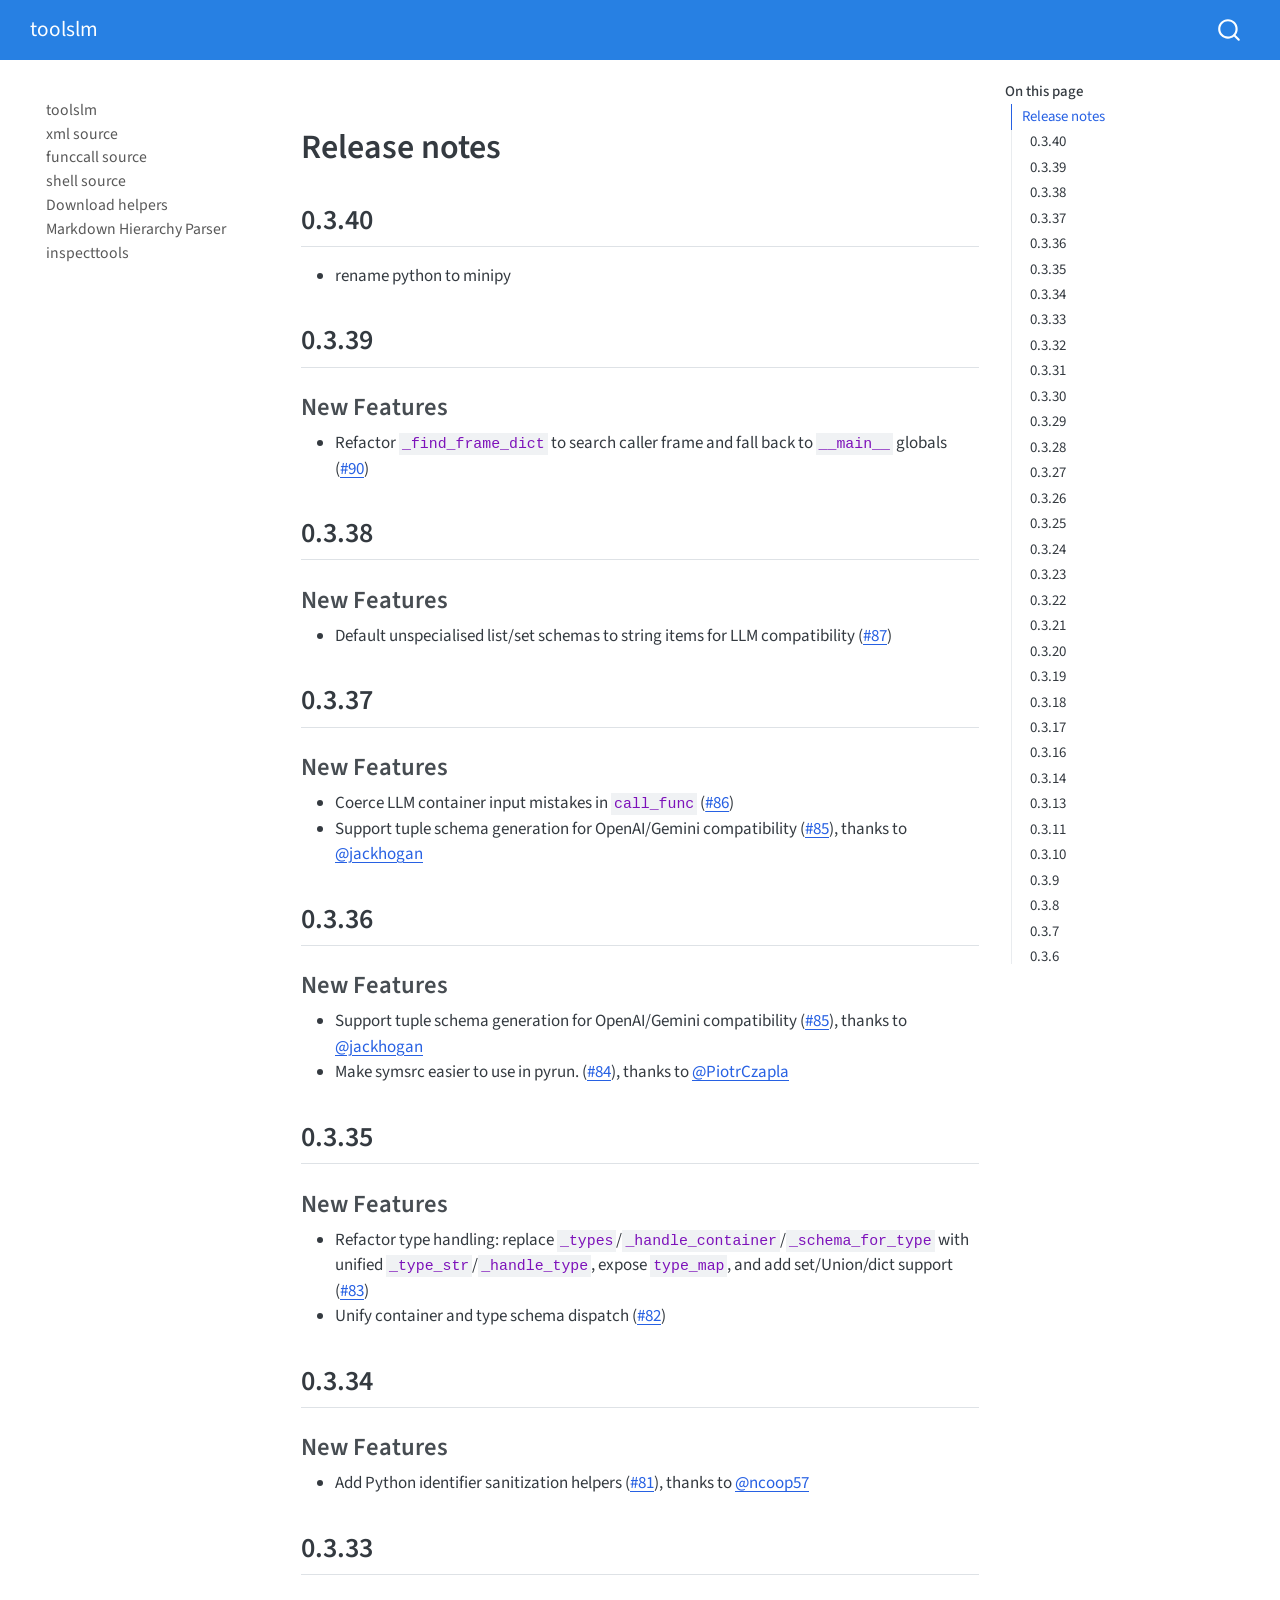
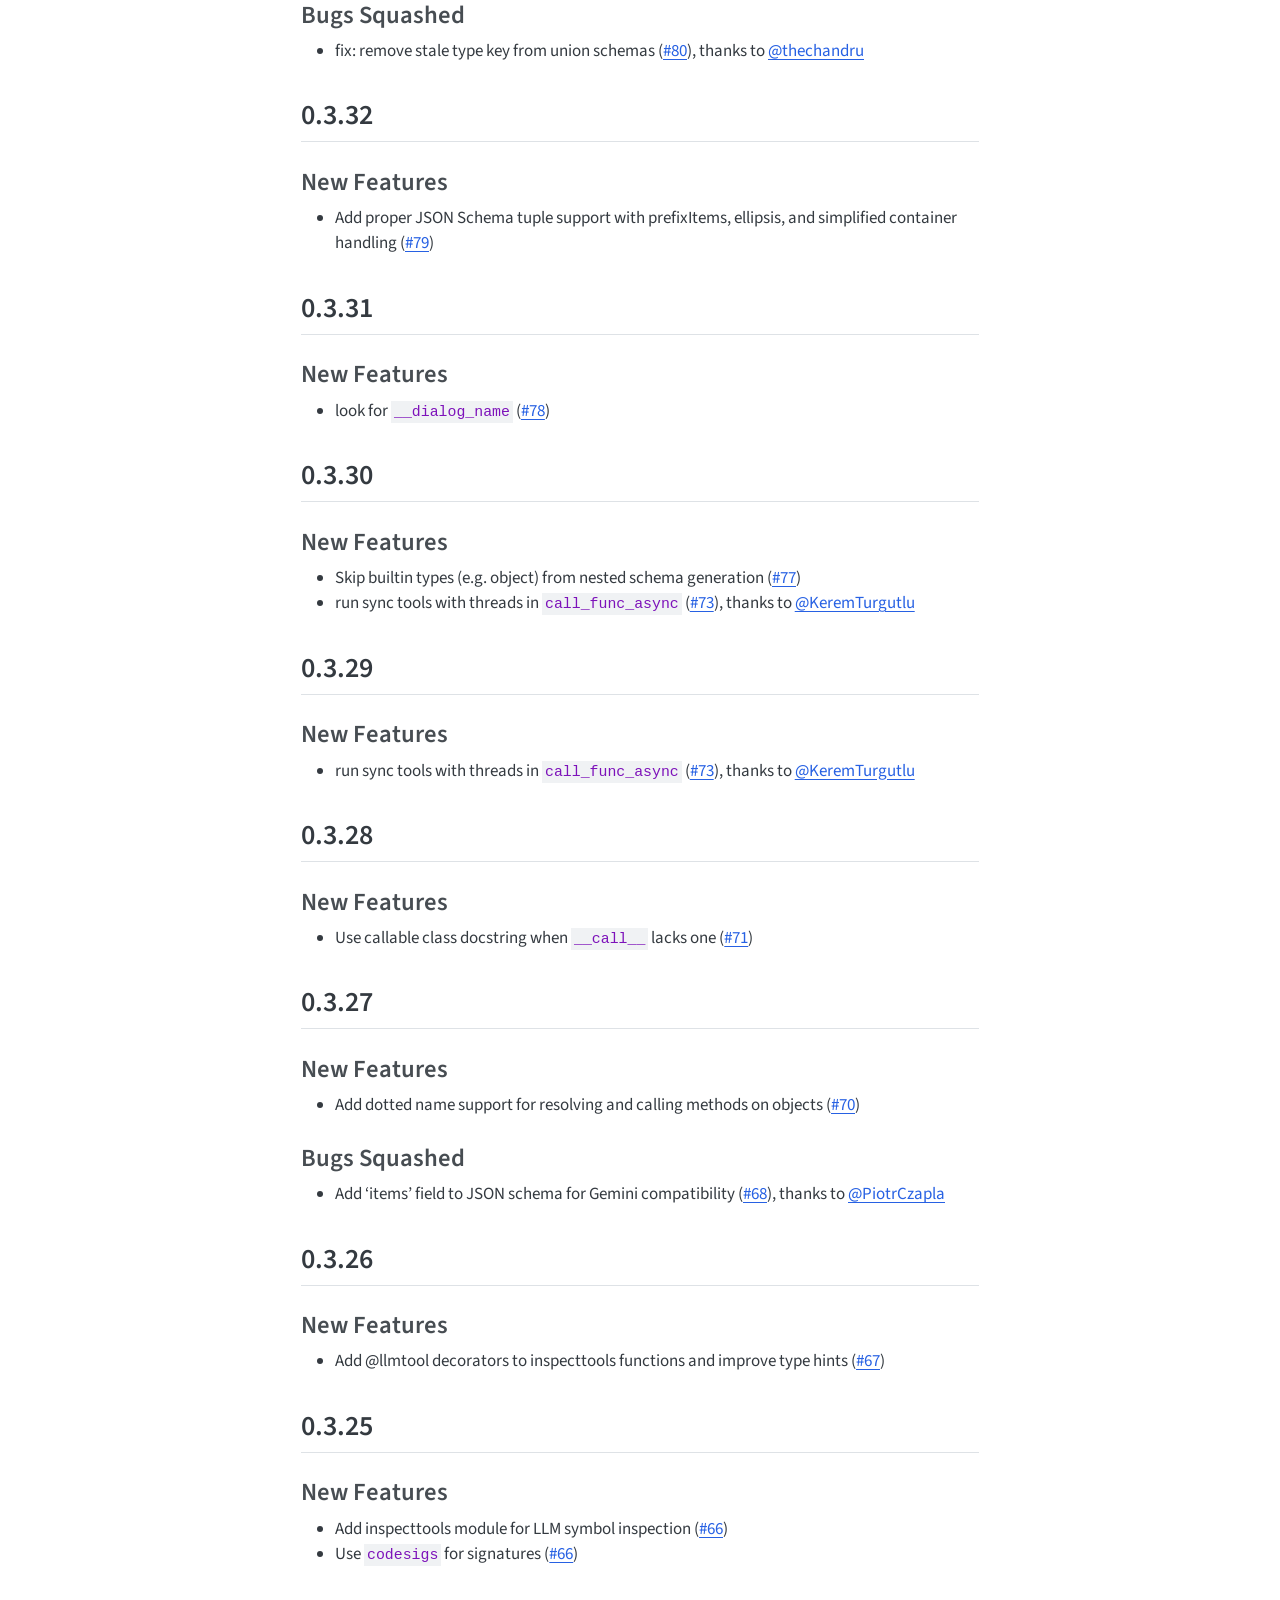
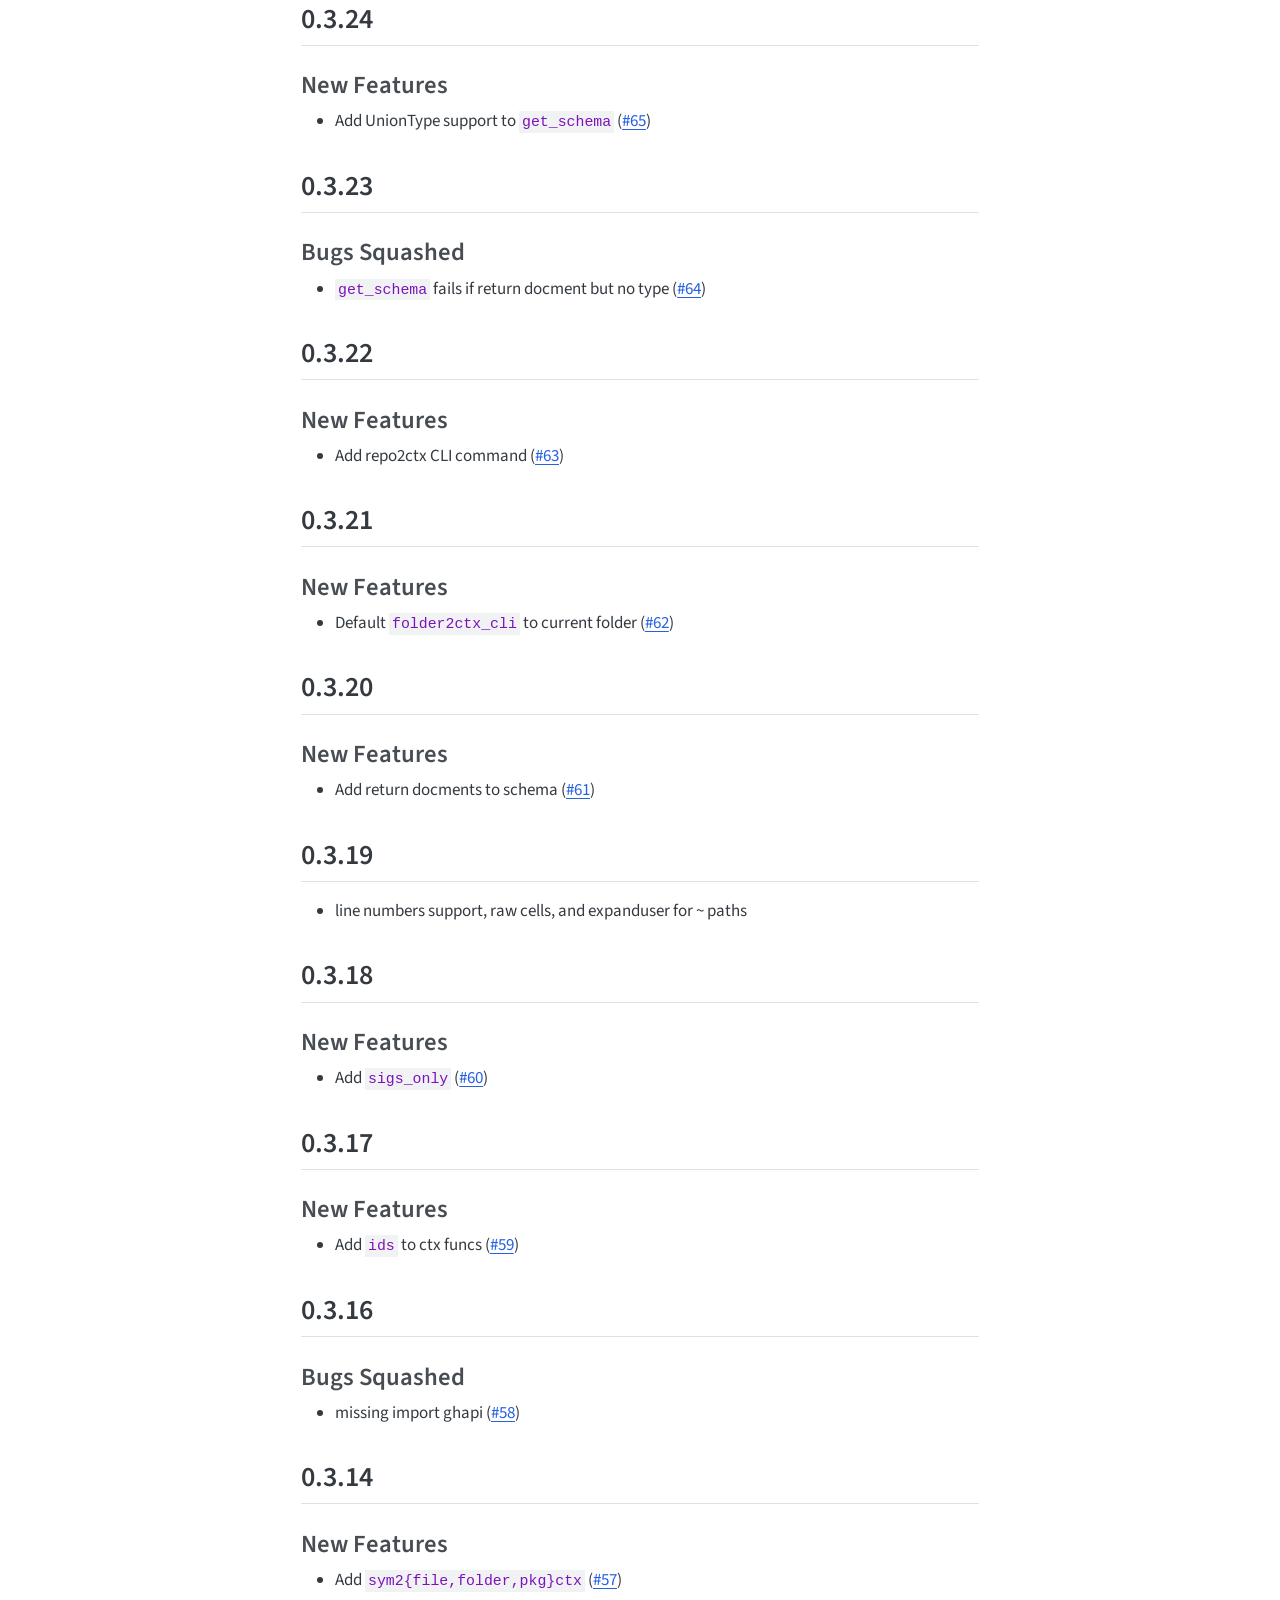
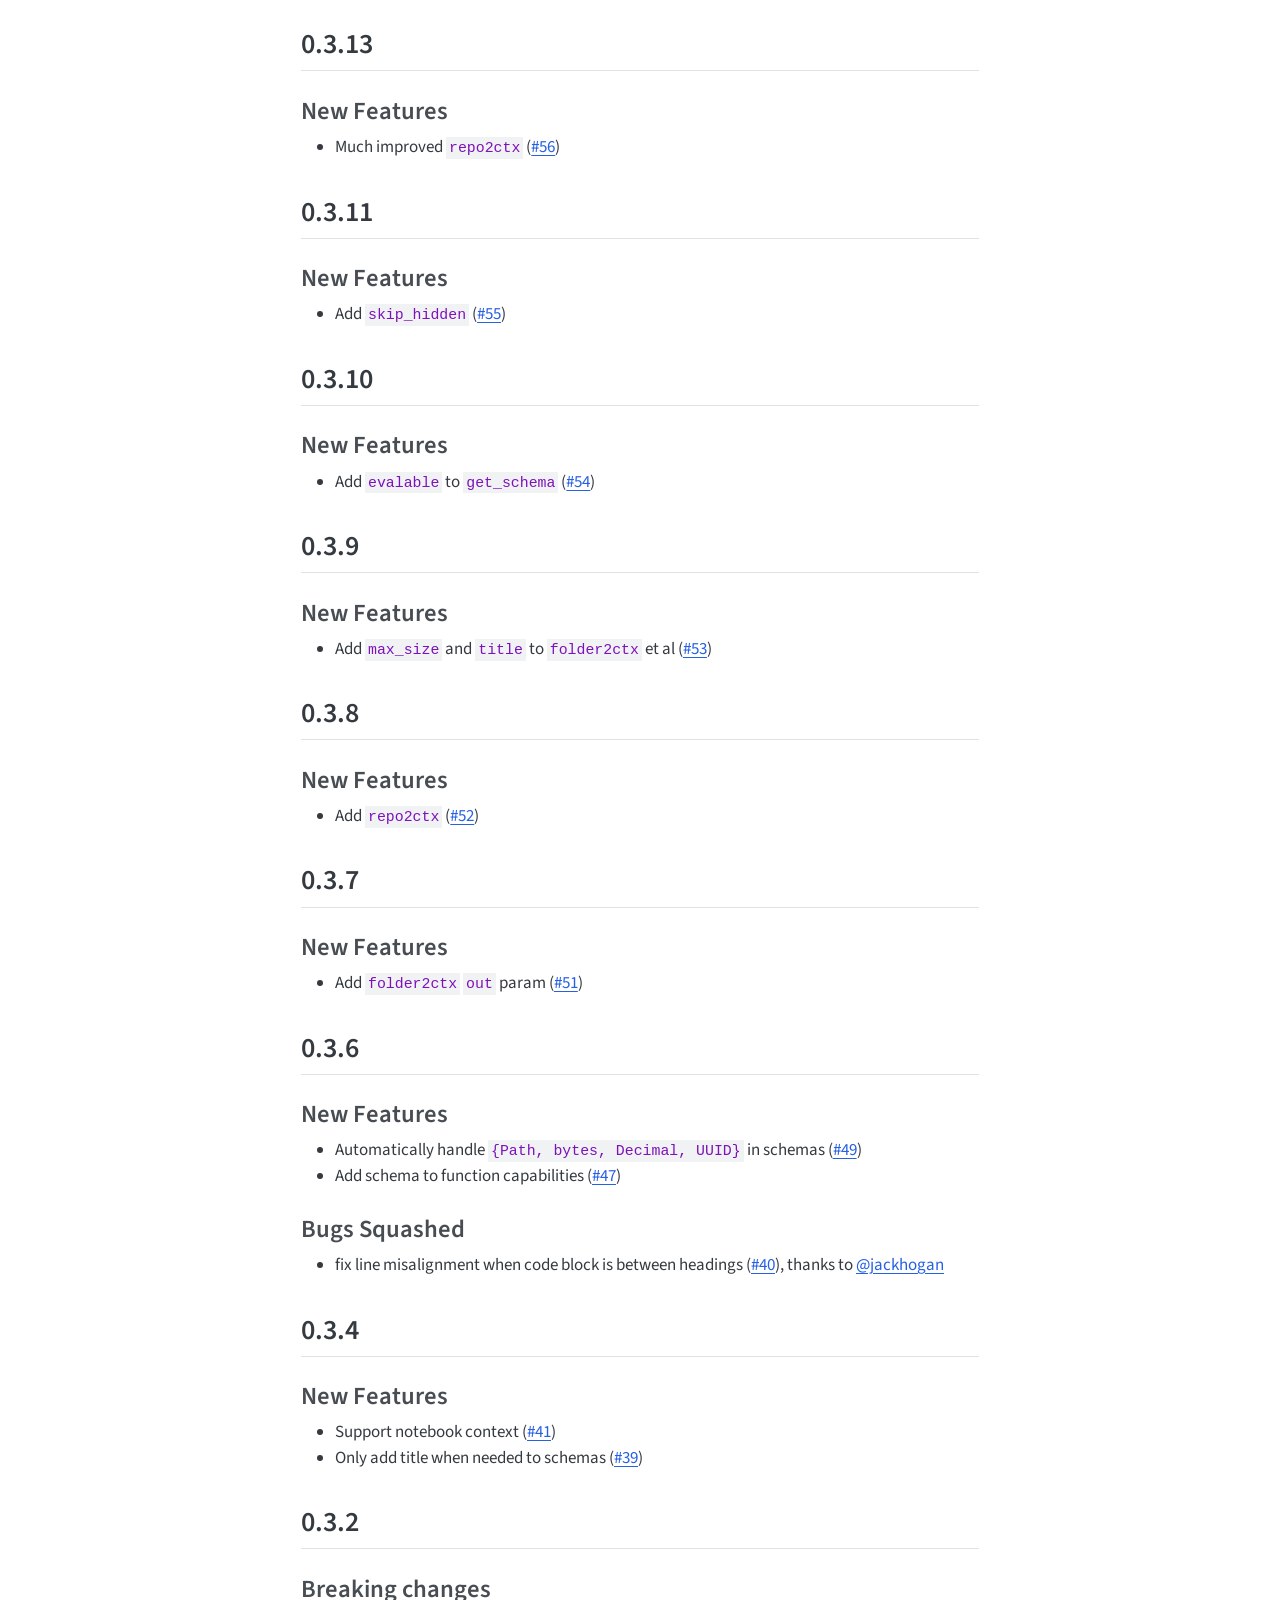
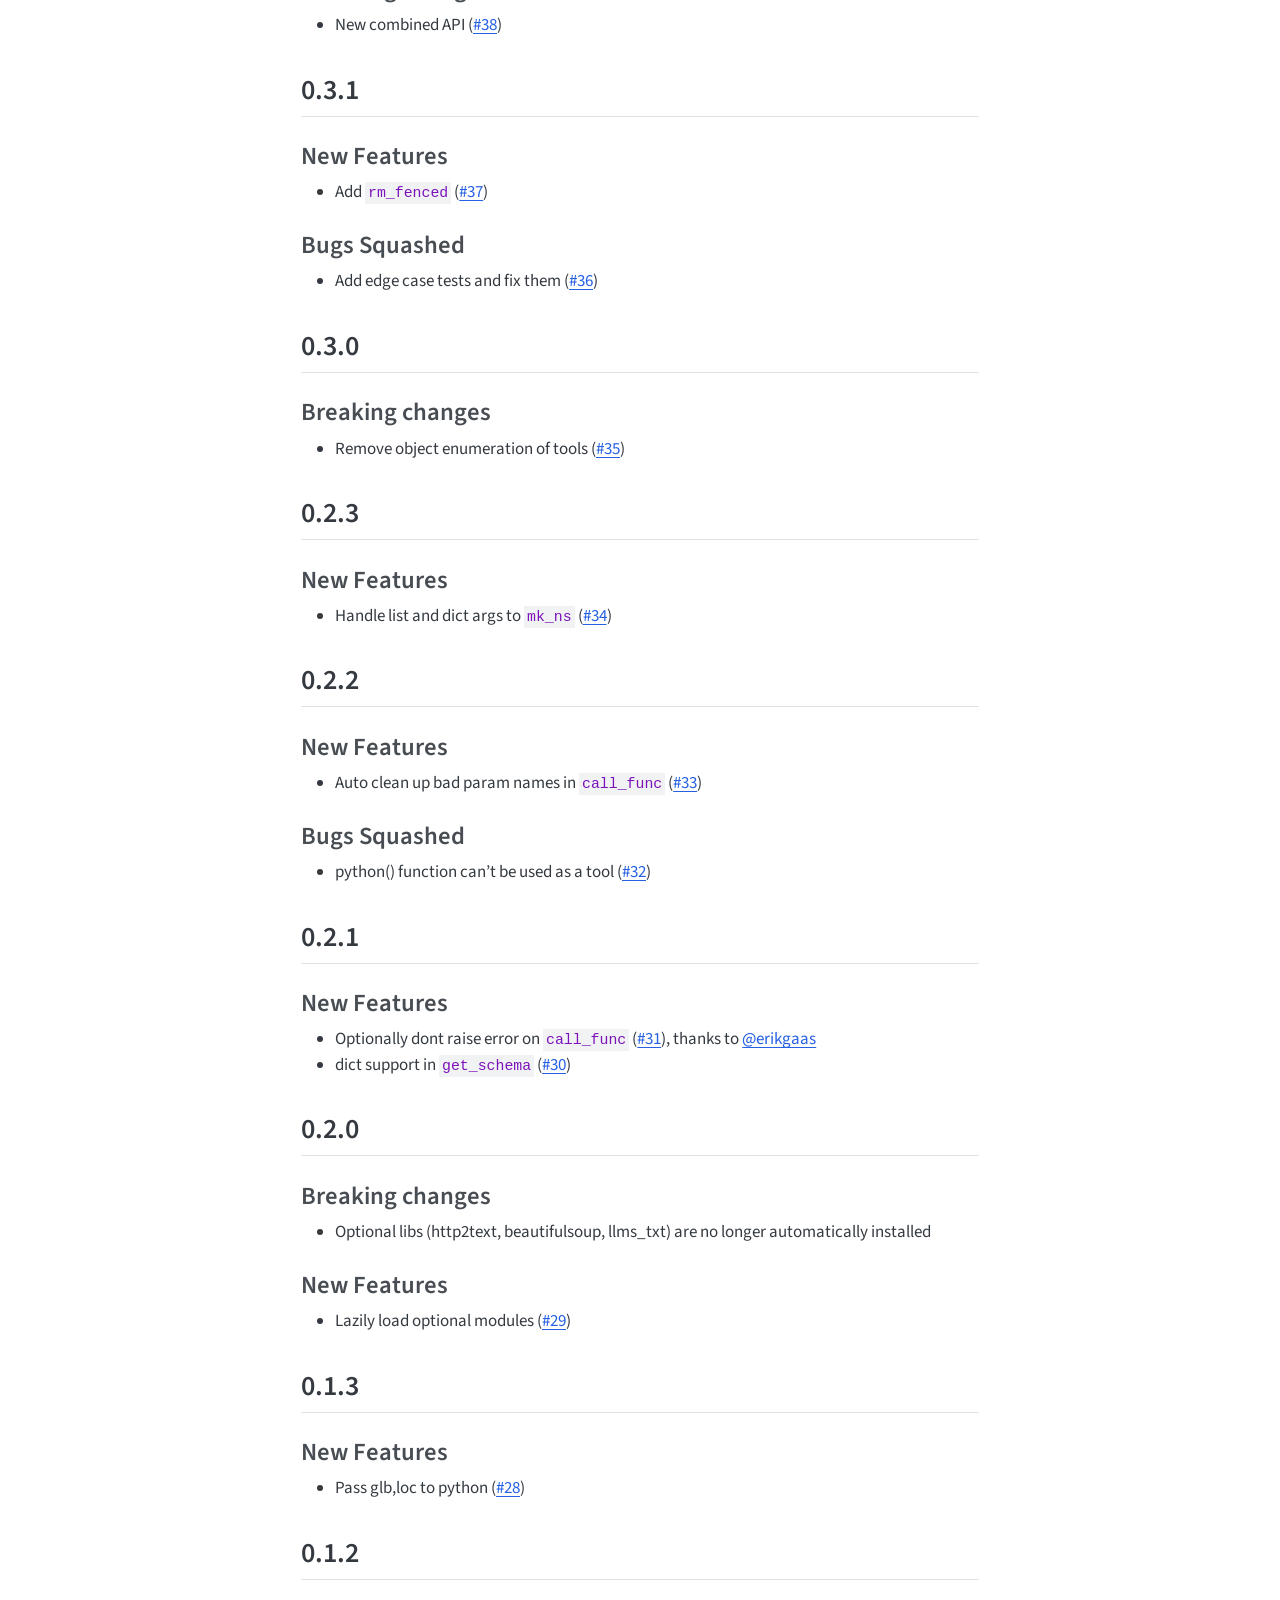
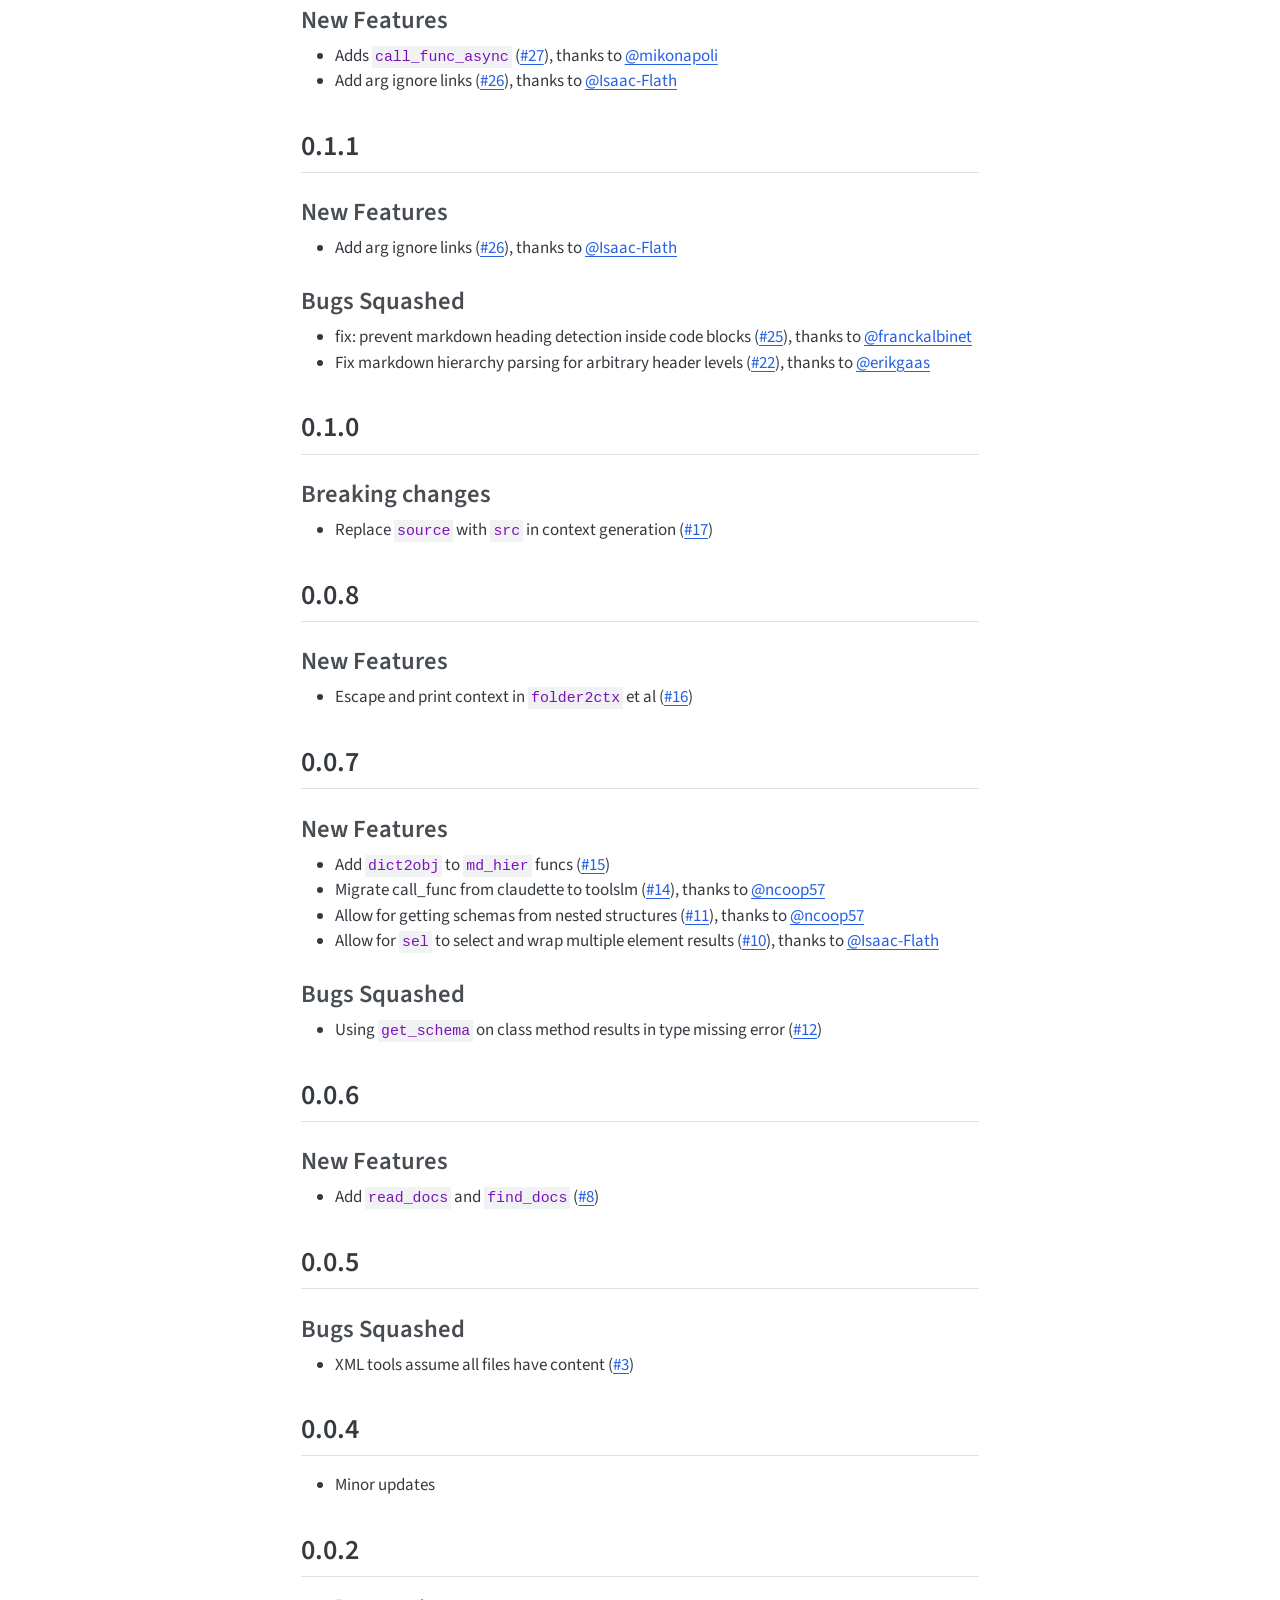
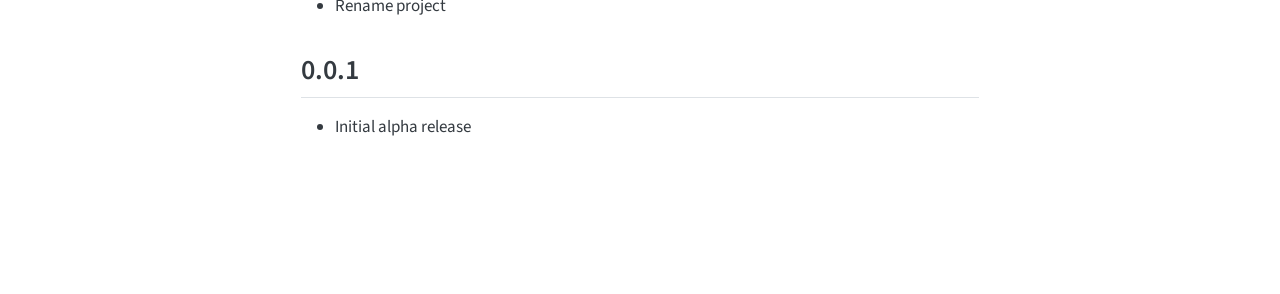
==== commit 4fd52760: "deploy: 72502e7ada8041d21d1ed5654129e5723e2651af" ====
--- a/CHANGELOG.html
+++ b/CHANGELOG.html
@@ -2,7 +2,7 @@
 <html xmlns="http://www.w3.org/1999/xhtml" lang="en" xml:lang="en"><head>
 
 <meta charset="utf-8">
-<meta name="generator" content="quarto-1.9.37">
+<meta name="generator" content="quarto-1.9.38">
 
 <meta name="viewport" content="width=device-width, initial-scale=1.0, user-scalable=yes">
 
@@ -39,10 +39,10 @@
 <script src="site_libs/quarto-html/tippy.umd.min.js"></script>
 <script src="site_libs/quarto-html/anchor.min.js"></script>
 <link href="site_libs/quarto-html/tippy.css" rel="stylesheet">
-<link href="site_libs/quarto-html/quarto-syntax-highlighting-7f8f88aac4f3542376d5c11b86a4c14d.css" rel="stylesheet" id="quarto-text-highlighting-styles">
+<link href="site_libs/quarto-html/quarto-syntax-highlighting-15634bcf2e68342d4ad2dfa704d543f6.css" rel="stylesheet" id="quarto-text-highlighting-styles">
 <script src="site_libs/bootstrap/bootstrap.min.js"></script>
 <link href="site_libs/bootstrap/bootstrap-icons.css" rel="stylesheet">
-<link href="site_libs/bootstrap/bootstrap-de52dc3353fe04aa4d07820b7139bd46.min.css" rel="stylesheet" append-hash="true" id="quarto-bootstrap" data-mode="light">
+<link href="site_libs/bootstrap/bootstrap-3d242d70d41cd9edc5ebe4da1d712dc5.min.css" rel="stylesheet" append-hash="true" id="quarto-bootstrap" data-mode="light">
 <script id="quarto-search-options" type="application/json">{
   "location": "navbar",
   "copy-button": false,
@@ -166,197 +166,206 @@
   <ul>
   <li><a href="#release-notes" id="toc-release-notes" class="nav-link active" data-scroll-target="#release-notes">Release notes</a>
   <ul class="collapse">
-  <li><a href="#section" id="toc-section" class="nav-link" data-scroll-target="#section">0.3.37</a>
+  <li><a href="#section" id="toc-section" class="nav-link" data-scroll-target="#section">0.3.40</a></li>
+  <li><a href="#section-1" id="toc-section-1" class="nav-link" data-scroll-target="#section-1">0.3.39</a>
   <ul class="collapse">
   <li><a href="#new-features" id="toc-new-features" class="nav-link" data-scroll-target="#new-features">New Features</a></li>
   </ul></li>
-  <li><a href="#section-1" id="toc-section-1" class="nav-link" data-scroll-target="#section-1">0.3.36</a>
+  <li><a href="#section-2" id="toc-section-2" class="nav-link" data-scroll-target="#section-2">0.3.38</a>
   <ul class="collapse">
   <li><a href="#new-features-1" id="toc-new-features-1" class="nav-link" data-scroll-target="#new-features-1">New Features</a></li>
   </ul></li>
-  <li><a href="#section-2" id="toc-section-2" class="nav-link" data-scroll-target="#section-2">0.3.35</a>
+  <li><a href="#section-3" id="toc-section-3" class="nav-link" data-scroll-target="#section-3">0.3.37</a>
   <ul class="collapse">
   <li><a href="#new-features-2" id="toc-new-features-2" class="nav-link" data-scroll-target="#new-features-2">New Features</a></li>
   </ul></li>
-  <li><a href="#section-3" id="toc-section-3" class="nav-link" data-scroll-target="#section-3">0.3.34</a>
+  <li><a href="#section-4" id="toc-section-4" class="nav-link" data-scroll-target="#section-4">0.3.36</a>
   <ul class="collapse">
   <li><a href="#new-features-3" id="toc-new-features-3" class="nav-link" data-scroll-target="#new-features-3">New Features</a></li>
   </ul></li>
-  <li><a href="#section-4" id="toc-section-4" class="nav-link" data-scroll-target="#section-4">0.3.33</a>
+  <li><a href="#section-5" id="toc-section-5" class="nav-link" data-scroll-target="#section-5">0.3.35</a>
+  <ul class="collapse">
+  <li><a href="#new-features-4" id="toc-new-features-4" class="nav-link" data-scroll-target="#new-features-4">New Features</a></li>
+  </ul></li>
+  <li><a href="#section-6" id="toc-section-6" class="nav-link" data-scroll-target="#section-6">0.3.34</a>
+  <ul class="collapse">
+  <li><a href="#new-features-5" id="toc-new-features-5" class="nav-link" data-scroll-target="#new-features-5">New Features</a></li>
+  </ul></li>
+  <li><a href="#section-7" id="toc-section-7" class="nav-link" data-scroll-target="#section-7">0.3.33</a>
   <ul class="collapse">
   <li><a href="#bugs-squashed" id="toc-bugs-squashed" class="nav-link" data-scroll-target="#bugs-squashed">Bugs Squashed</a></li>
   </ul></li>
-  <li><a href="#section-5" id="toc-section-5" class="nav-link" data-scroll-target="#section-5">0.3.32</a>
-  <ul class="collapse">
-  <li><a href="#new-features-4" id="toc-new-features-4" class="nav-link" data-scroll-target="#new-features-4">New Features</a></li>
-  </ul></li>
-  <li><a href="#section-6" id="toc-section-6" class="nav-link" data-scroll-target="#section-6">0.3.31</a>
-  <ul class="collapse">
-  <li><a href="#new-features-5" id="toc-new-features-5" class="nav-link" data-scroll-target="#new-features-5">New Features</a></li>
-  </ul></li>
-  <li><a href="#section-7" id="toc-section-7" class="nav-link" data-scroll-target="#section-7">0.3.30</a>
+  <li><a href="#section-8" id="toc-section-8" class="nav-link" data-scroll-target="#section-8">0.3.32</a>
   <ul class="collapse">
   <li><a href="#new-features-6" id="toc-new-features-6" class="nav-link" data-scroll-target="#new-features-6">New Features</a></li>
   </ul></li>
-  <li><a href="#section-8" id="toc-section-8" class="nav-link" data-scroll-target="#section-8">0.3.29</a>
+  <li><a href="#section-9" id="toc-section-9" class="nav-link" data-scroll-target="#section-9">0.3.31</a>
   <ul class="collapse">
   <li><a href="#new-features-7" id="toc-new-features-7" class="nav-link" data-scroll-target="#new-features-7">New Features</a></li>
   </ul></li>
-  <li><a href="#section-9" id="toc-section-9" class="nav-link" data-scroll-target="#section-9">0.3.28</a>
+  <li><a href="#section-10" id="toc-section-10" class="nav-link" data-scroll-target="#section-10">0.3.30</a>
   <ul class="collapse">
   <li><a href="#new-features-8" id="toc-new-features-8" class="nav-link" data-scroll-target="#new-features-8">New Features</a></li>
   </ul></li>
-  <li><a href="#section-10" id="toc-section-10" class="nav-link" data-scroll-target="#section-10">0.3.27</a>
+  <li><a href="#section-11" id="toc-section-11" class="nav-link" data-scroll-target="#section-11">0.3.29</a>
   <ul class="collapse">
   <li><a href="#new-features-9" id="toc-new-features-9" class="nav-link" data-scroll-target="#new-features-9">New Features</a></li>
+  </ul></li>
+  <li><a href="#section-12" id="toc-section-12" class="nav-link" data-scroll-target="#section-12">0.3.28</a>
+  <ul class="collapse">
+  <li><a href="#new-features-10" id="toc-new-features-10" class="nav-link" data-scroll-target="#new-features-10">New Features</a></li>
+  </ul></li>
+  <li><a href="#section-13" id="toc-section-13" class="nav-link" data-scroll-target="#section-13">0.3.27</a>
+  <ul class="collapse">
+  <li><a href="#new-features-11" id="toc-new-features-11" class="nav-link" data-scroll-target="#new-features-11">New Features</a></li>
   <li><a href="#bugs-squashed-1" id="toc-bugs-squashed-1" class="nav-link" data-scroll-target="#bugs-squashed-1">Bugs Squashed</a></li>
   </ul></li>
-  <li><a href="#section-11" id="toc-section-11" class="nav-link" data-scroll-target="#section-11">0.3.26</a>
-  <ul class="collapse">
-  <li><a href="#new-features-10" id="toc-new-features-10" class="nav-link" data-scroll-target="#new-features-10">New Features</a></li>
-  </ul></li>
-  <li><a href="#section-12" id="toc-section-12" class="nav-link" data-scroll-target="#section-12">0.3.25</a>
-  <ul class="collapse">
-  <li><a href="#new-features-11" id="toc-new-features-11" class="nav-link" data-scroll-target="#new-features-11">New Features</a></li>
-  </ul></li>
-  <li><a href="#section-13" id="toc-section-13" class="nav-link" data-scroll-target="#section-13">0.3.24</a>
+  <li><a href="#section-14" id="toc-section-14" class="nav-link" data-scroll-target="#section-14">0.3.26</a>
   <ul class="collapse">
   <li><a href="#new-features-12" id="toc-new-features-12" class="nav-link" data-scroll-target="#new-features-12">New Features</a></li>
   </ul></li>
-  <li><a href="#section-14" id="toc-section-14" class="nav-link" data-scroll-target="#section-14">0.3.23</a>
+  <li><a href="#section-15" id="toc-section-15" class="nav-link" data-scroll-target="#section-15">0.3.25</a>
+  <ul class="collapse">
+  <li><a href="#new-features-13" id="toc-new-features-13" class="nav-link" data-scroll-target="#new-features-13">New Features</a></li>
+  </ul></li>
+  <li><a href="#section-16" id="toc-section-16" class="nav-link" data-scroll-target="#section-16">0.3.24</a>
+  <ul class="collapse">
+  <li><a href="#new-features-14" id="toc-new-features-14" class="nav-link" data-scroll-target="#new-features-14">New Features</a></li>
+  </ul></li>
+  <li><a href="#section-17" id="toc-section-17" class="nav-link" data-scroll-target="#section-17">0.3.23</a>
   <ul class="collapse">
   <li><a href="#bugs-squashed-2" id="toc-bugs-squashed-2" class="nav-link" data-scroll-target="#bugs-squashed-2">Bugs Squashed</a></li>
   </ul></li>
-  <li><a href="#section-15" id="toc-section-15" class="nav-link" data-scroll-target="#section-15">0.3.22</a>
-  <ul class="collapse">
-  <li><a href="#new-features-13" id="toc-new-features-13" class="nav-link" data-scroll-target="#new-features-13">New Features</a></li>
-  </ul></li>
-  <li><a href="#section-16" id="toc-section-16" class="nav-link" data-scroll-target="#section-16">0.3.21</a>
-  <ul class="collapse">
-  <li><a href="#new-features-14" id="toc-new-features-14" class="nav-link" data-scroll-target="#new-features-14">New Features</a></li>
-  </ul></li>
-  <li><a href="#section-17" id="toc-section-17" class="nav-link" data-scroll-target="#section-17">0.3.20</a>
+  <li><a href="#section-18" id="toc-section-18" class="nav-link" data-scroll-target="#section-18">0.3.22</a>
   <ul class="collapse">
   <li><a href="#new-features-15" id="toc-new-features-15" class="nav-link" data-scroll-target="#new-features-15">New Features</a></li>
   </ul></li>
-  <li><a href="#section-18" id="toc-section-18" class="nav-link" data-scroll-target="#section-18">0.3.19</a></li>
-  <li><a href="#section-19" id="toc-section-19" class="nav-link" data-scroll-target="#section-19">0.3.18</a>
+  <li><a href="#section-19" id="toc-section-19" class="nav-link" data-scroll-target="#section-19">0.3.21</a>
   <ul class="collapse">
   <li><a href="#new-features-16" id="toc-new-features-16" class="nav-link" data-scroll-target="#new-features-16">New Features</a></li>
   </ul></li>
-  <li><a href="#section-20" id="toc-section-20" class="nav-link" data-scroll-target="#section-20">0.3.17</a>
+  <li><a href="#section-20" id="toc-section-20" class="nav-link" data-scroll-target="#section-20">0.3.20</a>
   <ul class="collapse">
   <li><a href="#new-features-17" id="toc-new-features-17" class="nav-link" data-scroll-target="#new-features-17">New Features</a></li>
   </ul></li>
-  <li><a href="#section-21" id="toc-section-21" class="nav-link" data-scroll-target="#section-21">0.3.16</a>
+  <li><a href="#section-21" id="toc-section-21" class="nav-link" data-scroll-target="#section-21">0.3.19</a></li>
+  <li><a href="#section-22" id="toc-section-22" class="nav-link" data-scroll-target="#section-22">0.3.18</a>
+  <ul class="collapse">
+  <li><a href="#new-features-18" id="toc-new-features-18" class="nav-link" data-scroll-target="#new-features-18">New Features</a></li>
+  </ul></li>
+  <li><a href="#section-23" id="toc-section-23" class="nav-link" data-scroll-target="#section-23">0.3.17</a>
+  <ul class="collapse">
+  <li><a href="#new-features-19" id="toc-new-features-19" class="nav-link" data-scroll-target="#new-features-19">New Features</a></li>
+  </ul></li>
+  <li><a href="#section-24" id="toc-section-24" class="nav-link" data-scroll-target="#section-24">0.3.16</a>
   <ul class="collapse">
   <li><a href="#bugs-squashed-3" id="toc-bugs-squashed-3" class="nav-link" data-scroll-target="#bugs-squashed-3">Bugs Squashed</a></li>
   </ul></li>
-  <li><a href="#section-22" id="toc-section-22" class="nav-link" data-scroll-target="#section-22">0.3.14</a>
-  <ul class="collapse">
-  <li><a href="#new-features-18" id="toc-new-features-18" class="nav-link" data-scroll-target="#new-features-18">New Features</a></li>
-  </ul></li>
-  <li><a href="#section-23" id="toc-section-23" class="nav-link" data-scroll-target="#section-23">0.3.13</a>
-  <ul class="collapse">
-  <li><a href="#new-features-19" id="toc-new-features-19" class="nav-link" data-scroll-target="#new-features-19">New Features</a></li>
-  </ul></li>
-  <li><a href="#section-24" id="toc-section-24" class="nav-link" data-scroll-target="#section-24">0.3.11</a>
+  <li><a href="#section-25" id="toc-section-25" class="nav-link" data-scroll-target="#section-25">0.3.14</a>
   <ul class="collapse">
   <li><a href="#new-features-20" id="toc-new-features-20" class="nav-link" data-scroll-target="#new-features-20">New Features</a></li>
   </ul></li>
-  <li><a href="#section-25" id="toc-section-25" class="nav-link" data-scroll-target="#section-25">0.3.10</a>
+  <li><a href="#section-26" id="toc-section-26" class="nav-link" data-scroll-target="#section-26">0.3.13</a>
   <ul class="collapse">
   <li><a href="#new-features-21" id="toc-new-features-21" class="nav-link" data-scroll-target="#new-features-21">New Features</a></li>
   </ul></li>
-  <li><a href="#section-26" id="toc-section-26" class="nav-link" data-scroll-target="#section-26">0.3.9</a>
+  <li><a href="#section-27" id="toc-section-27" class="nav-link" data-scroll-target="#section-27">0.3.11</a>
   <ul class="collapse">
   <li><a href="#new-features-22" id="toc-new-features-22" class="nav-link" data-scroll-target="#new-features-22">New Features</a></li>
   </ul></li>
-  <li><a href="#section-27" id="toc-section-27" class="nav-link" data-scroll-target="#section-27">0.3.8</a>
+  <li><a href="#section-28" id="toc-section-28" class="nav-link" data-scroll-target="#section-28">0.3.10</a>
   <ul class="collapse">
   <li><a href="#new-features-23" id="toc-new-features-23" class="nav-link" data-scroll-target="#new-features-23">New Features</a></li>
   </ul></li>
-  <li><a href="#section-28" id="toc-section-28" class="nav-link" data-scroll-target="#section-28">0.3.7</a>
+  <li><a href="#section-29" id="toc-section-29" class="nav-link" data-scroll-target="#section-29">0.3.9</a>
   <ul class="collapse">
   <li><a href="#new-features-24" id="toc-new-features-24" class="nav-link" data-scroll-target="#new-features-24">New Features</a></li>
   </ul></li>
-  <li><a href="#section-29" id="toc-section-29" class="nav-link" data-scroll-target="#section-29">0.3.6</a>
+  <li><a href="#section-30" id="toc-section-30" class="nav-link" data-scroll-target="#section-30">0.3.8</a>
   <ul class="collapse">
   <li><a href="#new-features-25" id="toc-new-features-25" class="nav-link" data-scroll-target="#new-features-25">New Features</a></li>
+  </ul></li>
+  <li><a href="#section-31" id="toc-section-31" class="nav-link" data-scroll-target="#section-31">0.3.7</a>
+  <ul class="collapse">
+  <li><a href="#new-features-26" id="toc-new-features-26" class="nav-link" data-scroll-target="#new-features-26">New Features</a></li>
+  </ul></li>
+  <li><a href="#section-32" id="toc-section-32" class="nav-link" data-scroll-target="#section-32">0.3.6</a>
+  <ul class="collapse">
+  <li><a href="#new-features-27" id="toc-new-features-27" class="nav-link" data-scroll-target="#new-features-27">New Features</a></li>
   <li><a href="#bugs-squashed-4" id="toc-bugs-squashed-4" class="nav-link" data-scroll-target="#bugs-squashed-4">Bugs Squashed</a></li>
   </ul></li>
-  <li><a href="#section-30" id="toc-section-30" class="nav-link" data-scroll-target="#section-30">0.3.4</a>
-  <ul class="collapse">
-  <li><a href="#new-features-26" id="toc-new-features-26" class="nav-link" data-scroll-target="#new-features-26">New Features</a></li>
-  </ul></li>
-  <li><a href="#section-31" id="toc-section-31" class="nav-link" data-scroll-target="#section-31">0.3.2</a>
+  <li><a href="#section-33" id="toc-section-33" class="nav-link" data-scroll-target="#section-33">0.3.4</a>
+  <ul class="collapse">
+  <li><a href="#new-features-28" id="toc-new-features-28" class="nav-link" data-scroll-target="#new-features-28">New Features</a></li>
+  </ul></li>
+  <li><a href="#section-34" id="toc-section-34" class="nav-link" data-scroll-target="#section-34">0.3.2</a>
   <ul class="collapse">
   <li><a href="#breaking-changes" id="toc-breaking-changes" class="nav-link" data-scroll-target="#breaking-changes">Breaking changes</a></li>
   </ul></li>
-  <li><a href="#section-32" id="toc-section-32" class="nav-link" data-scroll-target="#section-32">0.3.1</a>
-  <ul class="collapse">
-  <li><a href="#new-features-27" id="toc-new-features-27" class="nav-link" data-scroll-target="#new-features-27">New Features</a></li>
+  <li><a href="#section-35" id="toc-section-35" class="nav-link" data-scroll-target="#section-35">0.3.1</a>
+  <ul class="collapse">
+  <li><a href="#new-features-29" id="toc-new-features-29" class="nav-link" data-scroll-target="#new-features-29">New Features</a></li>
   <li><a href="#bugs-squashed-5" id="toc-bugs-squashed-5" class="nav-link" data-scroll-target="#bugs-squashed-5">Bugs Squashed</a></li>
   </ul></li>
-  <li><a href="#section-33" id="toc-section-33" class="nav-link" data-scroll-target="#section-33">0.3.0</a>
+  <li><a href="#section-36" id="toc-section-36" class="nav-link" data-scroll-target="#section-36">0.3.0</a>
   <ul class="collapse">
   <li><a href="#breaking-changes-1" id="toc-breaking-changes-1" class="nav-link" data-scroll-target="#breaking-changes-1">Breaking changes</a></li>
   </ul></li>
-  <li><a href="#section-34" id="toc-section-34" class="nav-link" data-scroll-target="#section-34">0.2.3</a>
-  <ul class="collapse">
-  <li><a href="#new-features-28" id="toc-new-features-28" class="nav-link" data-scroll-target="#new-features-28">New Features</a></li>
-  </ul></li>
-  <li><a href="#section-35" id="toc-section-35" class="nav-link" data-scroll-target="#section-35">0.2.2</a>
-  <ul class="collapse">
-  <li><a href="#new-features-29" id="toc-new-features-29" class="nav-link" data-scroll-target="#new-features-29">New Features</a></li>
+  <li><a href="#section-37" id="toc-section-37" class="nav-link" data-scroll-target="#section-37">0.2.3</a>
+  <ul class="collapse">
+  <li><a href="#new-features-30" id="toc-new-features-30" class="nav-link" data-scroll-target="#new-features-30">New Features</a></li>
+  </ul></li>
+  <li><a href="#section-38" id="toc-section-38" class="nav-link" data-scroll-target="#section-38">0.2.2</a>
+  <ul class="collapse">
+  <li><a href="#new-features-31" id="toc-new-features-31" class="nav-link" data-scroll-target="#new-features-31">New Features</a></li>
   <li><a href="#bugs-squashed-6" id="toc-bugs-squashed-6" class="nav-link" data-scroll-target="#bugs-squashed-6">Bugs Squashed</a></li>
   </ul></li>
-  <li><a href="#section-36" id="toc-section-36" class="nav-link" data-scroll-target="#section-36">0.2.1</a>
-  <ul class="collapse">
-  <li><a href="#new-features-30" id="toc-new-features-30" class="nav-link" data-scroll-target="#new-features-30">New Features</a></li>
-  </ul></li>
-  <li><a href="#section-37" id="toc-section-37" class="nav-link" data-scroll-target="#section-37">0.2.0</a>
+  <li><a href="#section-39" id="toc-section-39" class="nav-link" data-scroll-target="#section-39">0.2.1</a>
+  <ul class="collapse">
+  <li><a href="#new-features-32" id="toc-new-features-32" class="nav-link" data-scroll-target="#new-features-32">New Features</a></li>
+  </ul></li>
+  <li><a href="#section-40" id="toc-section-40" class="nav-link" data-scroll-target="#section-40">0.2.0</a>
   <ul class="collapse">
   <li><a href="#breaking-changes-2" id="toc-breaking-changes-2" class="nav-link" data-scroll-target="#breaking-changes-2">Breaking changes</a></li>
-  <li><a href="#new-features-31" id="toc-new-features-31" class="nav-link" data-scroll-target="#new-features-31">New Features</a></li>
-  </ul></li>
-  <li><a href="#section-38" id="toc-section-38" class="nav-link" data-scroll-target="#section-38">0.1.3</a>
-  <ul class="collapse">
-  <li><a href="#new-features-32" id="toc-new-features-32" class="nav-link" data-scroll-target="#new-features-32">New Features</a></li>
-  </ul></li>
-  <li><a href="#section-39" id="toc-section-39" class="nav-link" data-scroll-target="#section-39">0.1.2</a>
-  <ul class="collapse">
   <li><a href="#new-features-33" id="toc-new-features-33" class="nav-link" data-scroll-target="#new-features-33">New Features</a></li>
   </ul></li>
-  <li><a href="#section-40" id="toc-section-40" class="nav-link" data-scroll-target="#section-40">0.1.1</a>
+  <li><a href="#section-41" id="toc-section-41" class="nav-link" data-scroll-target="#section-41">0.1.3</a>
   <ul class="collapse">
   <li><a href="#new-features-34" id="toc-new-features-34" class="nav-link" data-scroll-target="#new-features-34">New Features</a></li>
+  </ul></li>
+  <li><a href="#section-42" id="toc-section-42" class="nav-link" data-scroll-target="#section-42">0.1.2</a>
+  <ul class="collapse">
+  <li><a href="#new-features-35" id="toc-new-features-35" class="nav-link" data-scroll-target="#new-features-35">New Features</a></li>
+  </ul></li>
+  <li><a href="#section-43" id="toc-section-43" class="nav-link" data-scroll-target="#section-43">0.1.1</a>
+  <ul class="collapse">
+  <li><a href="#new-features-36" id="toc-new-features-36" class="nav-link" data-scroll-target="#new-features-36">New Features</a></li>
   <li><a href="#bugs-squashed-7" id="toc-bugs-squashed-7" class="nav-link" data-scroll-target="#bugs-squashed-7">Bugs Squashed</a></li>
   </ul></li>
-  <li><a href="#section-41" id="toc-section-41" class="nav-link" data-scroll-target="#section-41">0.1.0</a>
+  <li><a href="#section-44" id="toc-section-44" class="nav-link" data-scroll-target="#section-44">0.1.0</a>
   <ul class="collapse">
   <li><a href="#breaking-changes-3" id="toc-breaking-changes-3" class="nav-link" data-scroll-target="#breaking-changes-3">Breaking changes</a></li>
   </ul></li>
-  <li><a href="#section-42" id="toc-section-42" class="nav-link" data-scroll-target="#section-42">0.0.8</a>
-  <ul class="collapse">
-  <li><a href="#new-features-35" id="toc-new-features-35" class="nav-link" data-scroll-target="#new-features-35">New Features</a></li>
-  </ul></li>
-  <li><a href="#section-43" id="toc-section-43" class="nav-link" data-scroll-target="#section-43">0.0.7</a>
-  <ul class="collapse">
-  <li><a href="#new-features-36" id="toc-new-features-36" class="nav-link" data-scroll-target="#new-features-36">New Features</a></li>
+  <li><a href="#section-45" id="toc-section-45" class="nav-link" data-scroll-target="#section-45">0.0.8</a>
+  <ul class="collapse">
+  <li><a href="#new-features-37" id="toc-new-features-37" class="nav-link" data-scroll-target="#new-features-37">New Features</a></li>
+  </ul></li>
+  <li><a href="#section-46" id="toc-section-46" class="nav-link" data-scroll-target="#section-46">0.0.7</a>
+  <ul class="collapse">
+  <li><a href="#new-features-38" id="toc-new-features-38" class="nav-link" data-scroll-target="#new-features-38">New Features</a></li>
   <li><a href="#bugs-squashed-8" id="toc-bugs-squashed-8" class="nav-link" data-scroll-target="#bugs-squashed-8">Bugs Squashed</a></li>
   </ul></li>
-  <li><a href="#section-44" id="toc-section-44" class="nav-link" data-scroll-target="#section-44">0.0.6</a>
-  <ul class="collapse">
-  <li><a href="#new-features-37" id="toc-new-features-37" class="nav-link" data-scroll-target="#new-features-37">New Features</a></li>
-  </ul></li>
-  <li><a href="#section-45" id="toc-section-45" class="nav-link" data-scroll-target="#section-45">0.0.5</a>
+  <li><a href="#section-47" id="toc-section-47" class="nav-link" data-scroll-target="#section-47">0.0.6</a>
+  <ul class="collapse">
+  <li><a href="#new-features-39" id="toc-new-features-39" class="nav-link" data-scroll-target="#new-features-39">New Features</a></li>
+  </ul></li>
+  <li><a href="#section-48" id="toc-section-48" class="nav-link" data-scroll-target="#section-48">0.0.5</a>
   <ul class="collapse">
   <li><a href="#bugs-squashed-9" id="toc-bugs-squashed-9" class="nav-link" data-scroll-target="#bugs-squashed-9">Bugs Squashed</a></li>
   </ul></li>
-  <li><a href="#section-46" id="toc-section-46" class="nav-link" data-scroll-target="#section-46">0.0.4</a></li>
-  <li><a href="#section-47" id="toc-section-47" class="nav-link" data-scroll-target="#section-47">0.0.2</a></li>
-  <li><a href="#section-48" id="toc-section-48" class="nav-link" data-scroll-target="#section-48">0.0.1</a></li>
+  <li><a href="#section-49" id="toc-section-49" class="nav-link" data-scroll-target="#section-49">0.0.4</a></li>
+  <li><a href="#section-50" id="toc-section-50" class="nav-link" data-scroll-target="#section-50">0.0.2</a></li>
+  <li><a href="#section-51" id="toc-section-51" class="nav-link" data-scroll-target="#section-51">0.0.1</a></li>
   </ul></li>
   </ul>
 <div class="toc-actions"><ul><li><a href="https://github.com/AnswerDotAI/toolslm/issues/new" class="toc-action"><i class="bi bi-github"></i>Report an issue</a></li></ul></div><div class="quarto-alternate-formats"><h2>Other Formats</h2><ul><li><a href="CHANGELOG-commonmark.md"><i class="bi bi-file-code"></i>CommonMark</a></li></ul></div></nav>
@@ -371,46 +380,70 @@
 <h1>Release notes</h1>
 <!-- do not remove -->
 <section id="section" class="level2">
-<h2 class="anchored" data-anchor-id="section">0.3.37</h2>
+<h2 class="anchored" data-anchor-id="section">0.3.40</h2>
+<ul>
+<li>rename python to minipy</li>
+</ul>
+</section>
+<section id="section-1" class="level2">
+<h2 class="anchored" data-anchor-id="section-1">0.3.39</h2>
 <section id="new-features" class="level3">
 <h3 class="anchored" data-anchor-id="new-features">New Features</h3>
 <ul>
+<li>Refactor <code>_find_frame_dict</code> to search caller frame and fall back to <code>__main__</code> globals (<a href="https://github.com/AnswerDotAI/toolslm/issues/90">#90</a>)</li>
+</ul>
+</section>
+</section>
+<section id="section-2" class="level2">
+<h2 class="anchored" data-anchor-id="section-2">0.3.38</h2>
+<section id="new-features-1" class="level3">
+<h3 class="anchored" data-anchor-id="new-features-1">New Features</h3>
+<ul>
+<li>Default unspecialised list/set schemas to string items for LLM compatibility (<a href="https://github.com/AnswerDotAI/toolslm/issues/87">#87</a>)</li>
+</ul>
+</section>
+</section>
+<section id="section-3" class="level2">
+<h2 class="anchored" data-anchor-id="section-3">0.3.37</h2>
+<section id="new-features-2" class="level3">
+<h3 class="anchored" data-anchor-id="new-features-2">New Features</h3>
+<ul>
 <li>Coerce LLM container input mistakes in <code>call_func</code> (<a href="https://github.com/AnswerDotAI/toolslm/issues/86">#86</a>)</li>
 <li>Support tuple schema generation for OpenAI/Gemini compatibility (<a href="https://github.com/AnswerDotAI/toolslm/pull/85">#85</a>), thanks to <a href="https://github.com/jackhogan"><span class="citation" data-cites="jackhogan">@jackhogan</span></a></li>
 </ul>
 </section>
 </section>
-<section id="section-1" class="level2">
-<h2 class="anchored" data-anchor-id="section-1">0.3.36</h2>
-<section id="new-features-1" class="level3">
-<h3 class="anchored" data-anchor-id="new-features-1">New Features</h3>
+<section id="section-4" class="level2">
+<h2 class="anchored" data-anchor-id="section-4">0.3.36</h2>
+<section id="new-features-3" class="level3">
+<h3 class="anchored" data-anchor-id="new-features-3">New Features</h3>
 <ul>
 <li>Support tuple schema generation for OpenAI/Gemini compatibility (<a href="https://github.com/AnswerDotAI/toolslm/pull/85">#85</a>), thanks to <a href="https://github.com/jackhogan"><span class="citation" data-cites="jackhogan">@jackhogan</span></a></li>
 <li>Make symsrc easier to use in pyrun. (<a href="https://github.com/AnswerDotAI/toolslm/pull/84">#84</a>), thanks to <a href="https://github.com/PiotrCzapla"><span class="citation" data-cites="PiotrCzapla">@PiotrCzapla</span></a></li>
 </ul>
 </section>
 </section>
-<section id="section-2" class="level2">
-<h2 class="anchored" data-anchor-id="section-2">0.3.35</h2>
-<section id="new-features-2" class="level3">
-<h3 class="anchored" data-anchor-id="new-features-2">New Features</h3>
+<section id="section-5" class="level2">
+<h2 class="anchored" data-anchor-id="section-5">0.3.35</h2>
+<section id="new-features-4" class="level3">
+<h3 class="anchored" data-anchor-id="new-features-4">New Features</h3>
 <ul>
 <li>Refactor type handling: replace <code>_types</code>/<code>_handle_container</code>/<code>_schema_for_type</code> with unified <code>_type_str</code>/<code>_handle_type</code>, expose <code>type_map</code>, and add set/Union/dict support (<a href="https://github.com/AnswerDotAI/toolslm/issues/83">#83</a>)</li>
 <li>Unify container and type schema dispatch (<a href="https://github.com/AnswerDotAI/toolslm/issues/82">#82</a>)</li>
 </ul>
 </section>
 </section>
-<section id="section-3" class="level2">
-<h2 class="anchored" data-anchor-id="section-3">0.3.34</h2>
-<section id="new-features-3" class="level3">
-<h3 class="anchored" data-anchor-id="new-features-3">New Features</h3>
+<section id="section-6" class="level2">
+<h2 class="anchored" data-anchor-id="section-6">0.3.34</h2>
+<section id="new-features-5" class="level3">
+<h3 class="anchored" data-anchor-id="new-features-5">New Features</h3>
 <ul>
 <li>Add Python identifier sanitization helpers (<a href="https://github.com/AnswerDotAI/toolslm/pull/81">#81</a>), thanks to <a href="https://github.com/ncoop57"><span class="citation" data-cites="ncoop57">@ncoop57</span></a></li>
 </ul>
 </section>
 </section>
-<section id="section-4" class="level2">
-<h2 class="anchored" data-anchor-id="section-4">0.3.33</h2>
+<section id="section-7" class="level2">
+<h2 class="anchored" data-anchor-id="section-7">0.3.33</h2>
 <section id="bugs-squashed" class="level3">
 <h3 class="anchored" data-anchor-id="bugs-squashed">Bugs Squashed</h3>
 <ul>
@@ -418,57 +451,57 @@
 </ul>
 </section>
 </section>
-<section id="section-5" class="level2">
-<h2 class="anchored" data-anchor-id="section-5">0.3.32</h2>
-<section id="new-features-4" class="level3">
-<h3 class="anchored" data-anchor-id="new-features-4">New Features</h3>
-<ul>
-<li>Add proper JSON Schema tuple support with prefixItems, ellipsis, and simplified container handling (<a href="https://github.com/AnswerDotAI/toolslm/issues/79">#79</a>)</li>
-</ul>
-</section>
-</section>
-<section id="section-6" class="level2">
-<h2 class="anchored" data-anchor-id="section-6">0.3.31</h2>
-<section id="new-features-5" class="level3">
-<h3 class="anchored" data-anchor-id="new-features-5">New Features</h3>
-<ul>
-<li>look for <code>__dialog_name</code> (<a href="https://github.com/AnswerDotAI/toolslm/issues/78">#78</a>)</li>
-</ul>
-</section>
-</section>
-<section id="section-7" class="level2">
-<h2 class="anchored" data-anchor-id="section-7">0.3.30</h2>
+<section id="section-8" class="level2">
+<h2 class="anchored" data-anchor-id="section-8">0.3.32</h2>
 <section id="new-features-6" class="level3">
 <h3 class="anchored" data-anchor-id="new-features-6">New Features</h3>
 <ul>
+<li>Add proper JSON Schema tuple support with prefixItems, ellipsis, and simplified container handling (<a href="https://github.com/AnswerDotAI/toolslm/issues/79">#79</a>)</li>
+</ul>
+</section>
+</section>
+<section id="section-9" class="level2">
+<h2 class="anchored" data-anchor-id="section-9">0.3.31</h2>
+<section id="new-features-7" class="level3">
+<h3 class="anchored" data-anchor-id="new-features-7">New Features</h3>
+<ul>
+<li>look for <code>__dialog_name</code> (<a href="https://github.com/AnswerDotAI/toolslm/issues/78">#78</a>)</li>
+</ul>
+</section>
+</section>
+<section id="section-10" class="level2">
+<h2 class="anchored" data-anchor-id="section-10">0.3.30</h2>
+<section id="new-features-8" class="level3">
+<h3 class="anchored" data-anchor-id="new-features-8">New Features</h3>
+<ul>
 <li>Skip builtin types (e.g.&nbsp;object) from nested schema generation (<a href="https://github.com/AnswerDotAI/toolslm/issues/77">#77</a>)</li>
 <li>run sync tools with threads in <code>call_func_async</code> (<a href="https://github.com/AnswerDotAI/toolslm/pull/73">#73</a>), thanks to <a href="https://github.com/KeremTurgutlu"><span class="citation" data-cites="KeremTurgutlu">@KeremTurgutlu</span></a></li>
 </ul>
 </section>
 </section>
-<section id="section-8" class="level2">
-<h2 class="anchored" data-anchor-id="section-8">0.3.29</h2>
-<section id="new-features-7" class="level3">
-<h3 class="anchored" data-anchor-id="new-features-7">New Features</h3>
-<ul>
-<li>run sync tools with threads in <code>call_func_async</code> (<a href="https://github.com/AnswerDotAI/toolslm/pull/73">#73</a>), thanks to <a href="https://github.com/KeremTurgutlu"><span class="citation" data-cites="KeremTurgutlu">@KeremTurgutlu</span></a></li>
-</ul>
-</section>
-</section>
-<section id="section-9" class="level2">
-<h2 class="anchored" data-anchor-id="section-9">0.3.28</h2>
-<section id="new-features-8" class="level3">
-<h3 class="anchored" data-anchor-id="new-features-8">New Features</h3>
-<ul>
-<li>Use callable class docstring when <code>__call__</code> lacks one (<a href="https://github.com/AnswerDotAI/toolslm/issues/71">#71</a>)</li>
-</ul>
-</section>
-</section>
-<section id="section-10" class="level2">
-<h2 class="anchored" data-anchor-id="section-10">0.3.27</h2>
+<section id="section-11" class="level2">
+<h2 class="anchored" data-anchor-id="section-11">0.3.29</h2>
 <section id="new-features-9" class="level3">
 <h3 class="anchored" data-anchor-id="new-features-9">New Features</h3>
 <ul>
+<li>run sync tools with threads in <code>call_func_async</code> (<a href="https://github.com/AnswerDotAI/toolslm/pull/73">#73</a>), thanks to <a href="https://github.com/KeremTurgutlu"><span class="citation" data-cites="KeremTurgutlu">@KeremTurgutlu</span></a></li>
+</ul>
+</section>
+</section>
+<section id="section-12" class="level2">
+<h2 class="anchored" data-anchor-id="section-12">0.3.28</h2>
+<section id="new-features-10" class="level3">
+<h3 class="anchored" data-anchor-id="new-features-10">New Features</h3>
+<ul>
+<li>Use callable class docstring when <code>__call__</code> lacks one (<a href="https://github.com/AnswerDotAI/toolslm/issues/71">#71</a>)</li>
+</ul>
+</section>
+</section>
+<section id="section-13" class="level2">
+<h2 class="anchored" data-anchor-id="section-13">0.3.27</h2>
+<section id="new-features-11" class="level3">
+<h3 class="anchored" data-anchor-id="new-features-11">New Features</h3>
+<ul>
 <li>Add dotted name support for resolving and calling methods on objects (<a href="https://github.com/AnswerDotAI/toolslm/issues/70">#70</a>)</li>
 </ul>
 </section>
@@ -479,36 +512,36 @@
 </ul>
 </section>
 </section>
-<section id="section-11" class="level2">
-<h2 class="anchored" data-anchor-id="section-11">0.3.26</h2>
-<section id="new-features-10" class="level3">
-<h3 class="anchored" data-anchor-id="new-features-10">New Features</h3>
+<section id="section-14" class="level2">
+<h2 class="anchored" data-anchor-id="section-14">0.3.26</h2>
+<section id="new-features-12" class="level3">
+<h3 class="anchored" data-anchor-id="new-features-12">New Features</h3>
 <ul>
 <li>Add <span class="citation" data-cites="llmtool">@llmtool</span> decorators to inspecttools functions and improve type hints (<a href="https://github.com/AnswerDotAI/toolslm/issues/67">#67</a>)</li>
 </ul>
 </section>
 </section>
-<section id="section-12" class="level2">
-<h2 class="anchored" data-anchor-id="section-12">0.3.25</h2>
-<section id="new-features-11" class="level3">
-<h3 class="anchored" data-anchor-id="new-features-11">New Features</h3>
+<section id="section-15" class="level2">
+<h2 class="anchored" data-anchor-id="section-15">0.3.25</h2>
+<section id="new-features-13" class="level3">
+<h3 class="anchored" data-anchor-id="new-features-13">New Features</h3>
 <ul>
 <li>Add inspecttools module for LLM symbol inspection (<a href="https://github.com/AnswerDotAI/toolslm/issues/66">#66</a>)</li>
 <li>Use <code>codesigs</code> for signatures (<a href="https://github.com/AnswerDotAI/toolslm/issues/66">#66</a>)</li>
 </ul>
 </section>
 </section>
-<section id="section-13" class="level2">
-<h2 class="anchored" data-anchor-id="section-13">0.3.24</h2>
-<section id="new-features-12" class="level3">
-<h3 class="anchored" data-anchor-id="new-features-12">New Features</h3>
+<section id="section-16" class="level2">
+<h2 class="anchored" data-anchor-id="section-16">0.3.24</h2>
+<section id="new-features-14" class="level3">
+<h3 class="anchored" data-anchor-id="new-features-14">New Features</h3>
 <ul>
 <li>Add UnionType support to <code>get_schema</code> (<a href="https://github.com/AnswerDotAI/toolslm/issues/65">#65</a>)</li>
 </ul>
 </section>
 </section>
-<section id="section-14" class="level2">
-<h2 class="anchored" data-anchor-id="section-14">0.3.23</h2>
+<section id="section-17" class="level2">
+<h2 class="anchored" data-anchor-id="section-17">0.3.23</h2>
 <section id="bugs-squashed-2" class="level3">
 <h3 class="anchored" data-anchor-id="bugs-squashed-2">Bugs Squashed</h3>
 <ul>
@@ -516,59 +549,59 @@
 </ul>
 </section>
 </section>
-<section id="section-15" class="level2">
-<h2 class="anchored" data-anchor-id="section-15">0.3.22</h2>
-<section id="new-features-13" class="level3">
-<h3 class="anchored" data-anchor-id="new-features-13">New Features</h3>
-<ul>
-<li>Add repo2ctx CLI command (<a href="https://github.com/AnswerDotAI/toolslm/issues/63">#63</a>)</li>
-</ul>
-</section>
-</section>
-<section id="section-16" class="level2">
-<h2 class="anchored" data-anchor-id="section-16">0.3.21</h2>
-<section id="new-features-14" class="level3">
-<h3 class="anchored" data-anchor-id="new-features-14">New Features</h3>
-<ul>
-<li>Default <code>folder2ctx_cli</code> to current folder (<a href="https://github.com/AnswerDotAI/toolslm/issues/62">#62</a>)</li>
-</ul>
-</section>
-</section>
-<section id="section-17" class="level2">
-<h2 class="anchored" data-anchor-id="section-17">0.3.20</h2>
+<section id="section-18" class="level2">
+<h2 class="anchored" data-anchor-id="section-18">0.3.22</h2>
 <section id="new-features-15" class="level3">
 <h3 class="anchored" data-anchor-id="new-features-15">New Features</h3>
 <ul>
-<li>Add return docments to schema (<a href="https://github.com/AnswerDotAI/toolslm/issues/61">#61</a>)</li>
-</ul>
-</section>
-</section>
-<section id="section-18" class="level2">
-<h2 class="anchored" data-anchor-id="section-18">0.3.19</h2>
-<ul>
-<li>line numbers support, raw cells, and expanduser for ~ paths</li>
-</ul>
+<li>Add repo2ctx CLI command (<a href="https://github.com/AnswerDotAI/toolslm/issues/63">#63</a>)</li>
+</ul>
+</section>
 </section>
 <section id="section-19" class="level2">
-<h2 class="anchored" data-anchor-id="section-19">0.3.18</h2>
+<h2 class="anchored" data-anchor-id="section-19">0.3.21</h2>
 <section id="new-features-16" class="level3">
 <h3 class="anchored" data-anchor-id="new-features-16">New Features</h3>
 <ul>
-<li>Add <code>sigs_only</code> (<a href="https://github.com/AnswerDotAI/toolslm/issues/60">#60</a>)</li>
+<li>Default <code>folder2ctx_cli</code> to current folder (<a href="https://github.com/AnswerDotAI/toolslm/issues/62">#62</a>)</li>
 </ul>
 </section>
 </section>
 <section id="section-20" class="level2">
-<h2 class="anchored" data-anchor-id="section-20">0.3.17</h2>
+<h2 class="anchored" data-anchor-id="section-20">0.3.20</h2>
 <section id="new-features-17" class="level3">
 <h3 class="anchored" data-anchor-id="new-features-17">New Features</h3>
 <ul>
+<li>Add return docments to schema (<a href="https://github.com/AnswerDotAI/toolslm/issues/61">#61</a>)</li>
+</ul>
+</section>
+</section>
+<section id="section-21" class="level2">
+<h2 class="anchored" data-anchor-id="section-21">0.3.19</h2>
+<ul>
+<li>line numbers support, raw cells, and expanduser for ~ paths</li>
+</ul>
+</section>
+<section id="section-22" class="level2">
+<h2 class="anchored" data-anchor-id="section-22">0.3.18</h2>
+<section id="new-features-18" class="level3">
+<h3 class="anchored" data-anchor-id="new-features-18">New Features</h3>
+<ul>
+<li>Add <code>sigs_only</code> (<a href="https://github.com/AnswerDotAI/toolslm/issues/60">#60</a>)</li>
+</ul>
+</section>
+</section>
+<section id="section-23" class="level2">
+<h2 class="anchored" data-anchor-id="section-23">0.3.17</h2>
+<section id="new-features-19" class="level3">
+<h3 class="anchored" data-anchor-id="new-features-19">New Features</h3>
+<ul>
 <li>Add <code>ids</code> to ctx funcs (<a href="https://github.com/AnswerDotAI/toolslm/issues/59">#59</a>)</li>
 </ul>
 </section>
 </section>
-<section id="section-21" class="level2">
-<h2 class="anchored" data-anchor-id="section-21">0.3.16</h2>
+<section id="section-24" class="level2">
+<h2 class="anchored" data-anchor-id="section-24">0.3.16</h2>
 <section id="bugs-squashed-3" class="level3">
 <h3 class="anchored" data-anchor-id="bugs-squashed-3">Bugs Squashed</h3>
 <ul>
@@ -576,74 +609,74 @@
 </ul>
 </section>
 </section>
-<section id="section-22" class="level2">
-<h2 class="anchored" data-anchor-id="section-22">0.3.14</h2>
-<section id="new-features-18" class="level3">
-<h3 class="anchored" data-anchor-id="new-features-18">New Features</h3>
-<ul>
-<li>Add <code>sym2{file,folder,pkg}ctx</code> (<a href="https://github.com/AnswerDotAI/toolslm/issues/57">#57</a>)</li>
-</ul>
-</section>
-</section>
-<section id="section-23" class="level2">
-<h2 class="anchored" data-anchor-id="section-23">0.3.13</h2>
-<section id="new-features-19" class="level3">
-<h3 class="anchored" data-anchor-id="new-features-19">New Features</h3>
-<ul>
-<li>Much improved <code>repo2ctx</code> (<a href="https://github.com/AnswerDotAI/toolslm/issues/56">#56</a>)</li>
-</ul>
-</section>
-</section>
-<section id="section-24" class="level2">
-<h2 class="anchored" data-anchor-id="section-24">0.3.11</h2>
+<section id="section-25" class="level2">
+<h2 class="anchored" data-anchor-id="section-25">0.3.14</h2>
 <section id="new-features-20" class="level3">
 <h3 class="anchored" data-anchor-id="new-features-20">New Features</h3>
 <ul>
-<li>Add <code>skip_hidden</code> (<a href="https://github.com/AnswerDotAI/toolslm/issues/55">#55</a>)</li>
-</ul>
-</section>
-</section>
-<section id="section-25" class="level2">
-<h2 class="anchored" data-anchor-id="section-25">0.3.10</h2>
+<li>Add <code>sym2{file,folder,pkg}ctx</code> (<a href="https://github.com/AnswerDotAI/toolslm/issues/57">#57</a>)</li>
+</ul>
+</section>
+</section>
+<section id="section-26" class="level2">
+<h2 class="anchored" data-anchor-id="section-26">0.3.13</h2>
 <section id="new-features-21" class="level3">
 <h3 class="anchored" data-anchor-id="new-features-21">New Features</h3>
 <ul>
-<li>Add <code>evalable</code> to <code>get_schema</code> (<a href="https://github.com/AnswerDotAI/toolslm/issues/54">#54</a>)</li>
-</ul>
-</section>
-</section>
-<section id="section-26" class="level2">
-<h2 class="anchored" data-anchor-id="section-26">0.3.9</h2>
+<li>Much improved <code>repo2ctx</code> (<a href="https://github.com/AnswerDotAI/toolslm/issues/56">#56</a>)</li>
+</ul>
+</section>
+</section>
+<section id="section-27" class="level2">
+<h2 class="anchored" data-anchor-id="section-27">0.3.11</h2>
 <section id="new-features-22" class="level3">
 <h3 class="anchored" data-anchor-id="new-features-22">New Features</h3>
 <ul>
-<li>Add <code>max_size</code> and <code>title</code> to <code>folder2ctx</code> et al (<a href="https://github.com/AnswerDotAI/toolslm/issues/53">#53</a>)</li>
-</ul>
-</section>
-</section>
-<section id="section-27" class="level2">
-<h2 class="anchored" data-anchor-id="section-27">0.3.8</h2>
+<li>Add <code>skip_hidden</code> (<a href="https://github.com/AnswerDotAI/toolslm/issues/55">#55</a>)</li>
+</ul>
+</section>
+</section>
+<section id="section-28" class="level2">
+<h2 class="anchored" data-anchor-id="section-28">0.3.10</h2>
 <section id="new-features-23" class="level3">
 <h3 class="anchored" data-anchor-id="new-features-23">New Features</h3>
 <ul>
-<li>Add <code>repo2ctx</code> (<a href="https://github.com/AnswerDotAI/toolslm/issues/52">#52</a>)</li>
-</ul>
-</section>
-</section>
-<section id="section-28" class="level2">
-<h2 class="anchored" data-anchor-id="section-28">0.3.7</h2>
+<li>Add <code>evalable</code> to <code>get_schema</code> (<a href="https://github.com/AnswerDotAI/toolslm/issues/54">#54</a>)</li>
+</ul>
+</section>
+</section>
+<section id="section-29" class="level2">
+<h2 class="anchored" data-anchor-id="section-29">0.3.9</h2>
 <section id="new-features-24" class="level3">
 <h3 class="anchored" data-anchor-id="new-features-24">New Features</h3>
 <ul>
-<li>Add <code>folder2ctx</code> <code>out</code> param (<a href="https://github.com/AnswerDotAI/toolslm/issues/51">#51</a>)</li>
-</ul>
-</section>
-</section>
-<section id="section-29" class="level2">
-<h2 class="anchored" data-anchor-id="section-29">0.3.6</h2>
+<li>Add <code>max_size</code> and <code>title</code> to <code>folder2ctx</code> et al (<a href="https://github.com/AnswerDotAI/toolslm/issues/53">#53</a>)</li>
+</ul>
+</section>
+</section>
+<section id="section-30" class="level2">
+<h2 class="anchored" data-anchor-id="section-30">0.3.8</h2>
 <section id="new-features-25" class="level3">
 <h3 class="anchored" data-anchor-id="new-features-25">New Features</h3>
 <ul>
+<li>Add <code>repo2ctx</code> (<a href="https://github.com/AnswerDotAI/toolslm/issues/52">#52</a>)</li>
+</ul>
+</section>
+</section>
+<section id="section-31" class="level2">
+<h2 class="anchored" data-anchor-id="section-31">0.3.7</h2>
+<section id="new-features-26" class="level3">
+<h3 class="anchored" data-anchor-id="new-features-26">New Features</h3>
+<ul>
+<li>Add <code>folder2ctx</code> <code>out</code> param (<a href="https://github.com/AnswerDotAI/toolslm/issues/51">#51</a>)</li>
+</ul>
+</section>
+</section>
+<section id="section-32" class="level2">
+<h2 class="anchored" data-anchor-id="section-32">0.3.6</h2>
+<section id="new-features-27" class="level3">
+<h3 class="anchored" data-anchor-id="new-features-27">New Features</h3>
+<ul>
 <li>Automatically handle <code>{Path, bytes, Decimal, UUID}</code> in schemas (<a href="https://github.com/AnswerDotAI/toolslm/issues/49">#49</a>)</li>
 <li>Add schema to function capabilities (<a href="https://github.com/AnswerDotAI/toolslm/issues/47">#47</a>)</li>
 </ul>
@@ -655,18 +688,18 @@
 </ul>
 </section>
 </section>
-<section id="section-30" class="level2">
-<h2 class="anchored" data-anchor-id="section-30">0.3.4</h2>
-<section id="new-features-26" class="level3">
-<h3 class="anchored" data-anchor-id="new-features-26">New Features</h3>
+<section id="section-33" class="level2">
+<h2 class="anchored" data-anchor-id="section-33">0.3.4</h2>
+<section id="new-features-28" class="level3">
+<h3 class="anchored" data-anchor-id="new-features-28">New Features</h3>
 <ul>
 <li>Support notebook context (<a href="https://github.com/AnswerDotAI/toolslm/issues/41">#41</a>)</li>
 <li>Only add title when needed to schemas (<a href="https://github.com/AnswerDotAI/toolslm/issues/39">#39</a>)</li>
 </ul>
 </section>
 </section>
-<section id="section-31" class="level2">
-<h2 class="anchored" data-anchor-id="section-31">0.3.2</h2>
+<section id="section-34" class="level2">
+<h2 class="anchored" data-anchor-id="section-34">0.3.2</h2>
 <section id="breaking-changes" class="level3">
 <h3 class="anchored" data-anchor-id="breaking-changes">Breaking changes</h3>
 <ul>
@@ -674,10 +707,10 @@
 </ul>
 </section>
 </section>
-<section id="section-32" class="level2">
-<h2 class="anchored" data-anchor-id="section-32">0.3.1</h2>
-<section id="new-features-27" class="level3">
-<h3 class="anchored" data-anchor-id="new-features-27">New Features</h3>
+<section id="section-35" class="level2">
+<h2 class="anchored" data-anchor-id="section-35">0.3.1</h2>
+<section id="new-features-29" class="level3">
+<h3 class="anchored" data-anchor-id="new-features-29">New Features</h3>
 <ul>
 <li>Add <code>rm_fenced</code> (<a href="https://github.com/AnswerDotAI/toolslm/issues/37">#37</a>)</li>
 </ul>
@@ -689,8 +722,8 @@
 </ul>
 </section>
 </section>
-<section id="section-33" class="level2">
-<h2 class="anchored" data-anchor-id="section-33">0.3.0</h2>
+<section id="section-36" class="level2">
+<h2 class="anchored" data-anchor-id="section-36">0.3.0</h2>
 <section id="breaking-changes-1" class="level3">
 <h3 class="anchored" data-anchor-id="breaking-changes-1">Breaking changes</h3>
 <ul>
@@ -698,19 +731,19 @@
 </ul>
 </section>
 </section>
-<section id="section-34" class="level2">
-<h2 class="anchored" data-anchor-id="section-34">0.2.3</h2>
-<section id="new-features-28" class="level3">
-<h3 class="anchored" data-anchor-id="new-features-28">New Features</h3>
+<section id="section-37" class="level2">
+<h2 class="anchored" data-anchor-id="section-37">0.2.3</h2>
+<section id="new-features-30" class="level3">
+<h3 class="anchored" data-anchor-id="new-features-30">New Features</h3>
 <ul>
 <li>Handle list and dict args to <code>mk_ns</code> (<a href="https://github.com/AnswerDotAI/toolslm/issues/34">#34</a>)</li>
 </ul>
 </section>
 </section>
-<section id="section-35" class="level2">
-<h2 class="anchored" data-anchor-id="section-35">0.2.2</h2>
-<section id="new-features-29" class="level3">
-<h3 class="anchored" data-anchor-id="new-features-29">New Features</h3>
+<section id="section-38" class="level2">
+<h2 class="anchored" data-anchor-id="section-38">0.2.2</h2>
+<section id="new-features-31" class="level3">
+<h3 class="anchored" data-anchor-id="new-features-31">New Features</h3>
 <ul>
 <li>Auto clean up bad param names in <code>call_func</code> (<a href="https://github.com/AnswerDotAI/toolslm/issues/33">#33</a>)</li>
 </ul>
@@ -722,54 +755,54 @@
 </ul>
 </section>
 </section>
-<section id="section-36" class="level2">
-<h2 class="anchored" data-anchor-id="section-36">0.2.1</h2>
-<section id="new-features-30" class="level3">
-<h3 class="anchored" data-anchor-id="new-features-30">New Features</h3>
+<section id="section-39" class="level2">
+<h2 class="anchored" data-anchor-id="section-39">0.2.1</h2>
+<section id="new-features-32" class="level3">
+<h3 class="anchored" data-anchor-id="new-features-32">New Features</h3>
 <ul>
 <li>Optionally dont raise error on <code>call_func</code> (<a href="https://github.com/AnswerDotAI/toolslm/pull/31">#31</a>), thanks to <a href="https://github.com/erikgaas"><span class="citation" data-cites="erikgaas">@erikgaas</span></a></li>
 <li>dict support in <code>get_schema</code> (<a href="https://github.com/AnswerDotAI/toolslm/issues/30">#30</a>)</li>
 </ul>
 </section>
 </section>
-<section id="section-37" class="level2">
-<h2 class="anchored" data-anchor-id="section-37">0.2.0</h2>
+<section id="section-40" class="level2">
+<h2 class="anchored" data-anchor-id="section-40">0.2.0</h2>
 <section id="breaking-changes-2" class="level3">
 <h3 class="anchored" data-anchor-id="breaking-changes-2">Breaking changes</h3>
 <ul>
 <li>Optional libs (http2text, beautifulsoup, llms_txt) are no longer automatically installed</li>
 </ul>
 </section>
-<section id="new-features-31" class="level3">
-<h3 class="anchored" data-anchor-id="new-features-31">New Features</h3>
-<ul>
-<li>Lazily load optional modules (<a href="https://github.com/AnswerDotAI/toolslm/issues/29">#29</a>)</li>
-</ul>
-</section>
-</section>
-<section id="section-38" class="level2">
-<h2 class="anchored" data-anchor-id="section-38">0.1.3</h2>
-<section id="new-features-32" class="level3">
-<h3 class="anchored" data-anchor-id="new-features-32">New Features</h3>
-<ul>
-<li>Pass glb,loc to python (<a href="https://github.com/AnswerDotAI/toolslm/issues/28">#28</a>)</li>
-</ul>
-</section>
-</section>
-<section id="section-39" class="level2">
-<h2 class="anchored" data-anchor-id="section-39">0.1.2</h2>
 <section id="new-features-33" class="level3">
 <h3 class="anchored" data-anchor-id="new-features-33">New Features</h3>
 <ul>
+<li>Lazily load optional modules (<a href="https://github.com/AnswerDotAI/toolslm/issues/29">#29</a>)</li>
+</ul>
+</section>
+</section>
+<section id="section-41" class="level2">
+<h2 class="anchored" data-anchor-id="section-41">0.1.3</h2>
+<section id="new-features-34" class="level3">
+<h3 class="anchored" data-anchor-id="new-features-34">New Features</h3>
+<ul>
+<li>Pass glb,loc to python (<a href="https://github.com/AnswerDotAI/toolslm/issues/28">#28</a>)</li>
+</ul>
+</section>
+</section>
+<section id="section-42" class="level2">
+<h2 class="anchored" data-anchor-id="section-42">0.1.2</h2>
+<section id="new-features-35" class="level3">
+<h3 class="anchored" data-anchor-id="new-features-35">New Features</h3>
+<ul>
 <li>Adds <code>call_func_async</code> (<a href="https://github.com/AnswerDotAI/toolslm/pull/27">#27</a>), thanks to <a href="https://github.com/mikonapoli"><span class="citation" data-cites="mikonapoli">@mikonapoli</span></a></li>
 <li>Add arg ignore links (<a href="https://github.com/AnswerDotAI/toolslm/pull/26">#26</a>), thanks to <a href="https://github.com/Isaac-Flath"><span class="citation" data-cites="Isaac-Flath">@Isaac-Flath</span></a></li>
 </ul>
 </section>
 </section>
-<section id="section-40" class="level2">
-<h2 class="anchored" data-anchor-id="section-40">0.1.1</h2>
-<section id="new-features-34" class="level3">
-<h3 class="anchored" data-anchor-id="new-features-34">New Features</h3>
+<section id="section-43" class="level2">
+<h2 class="anchored" data-anchor-id="section-43">0.1.1</h2>
+<section id="new-features-36" class="level3">
+<h3 class="anchored" data-anchor-id="new-features-36">New Features</h3>
 <ul>
 <li>Add arg ignore links (<a href="https://github.com/AnswerDotAI/toolslm/pull/26">#26</a>), thanks to <a href="https://github.com/Isaac-Flath"><span class="citation" data-cites="Isaac-Flath">@Isaac-Flath</span></a></li>
 </ul>
@@ -782,8 +815,8 @@
 </ul>
 </section>
 </section>
-<section id="section-41" class="level2">
-<h2 class="anchored" data-anchor-id="section-41">0.1.0</h2>
+<section id="section-44" class="level2">
+<h2 class="anchored" data-anchor-id="section-44">0.1.0</h2>
 <section id="breaking-changes-3" class="level3">
 <h3 class="anchored" data-anchor-id="breaking-changes-3">Breaking changes</h3>
 <ul>
@@ -791,19 +824,19 @@
 </ul>
 </section>
 </section>
-<section id="section-42" class="level2">
-<h2 class="anchored" data-anchor-id="section-42">0.0.8</h2>
-<section id="new-features-35" class="level3">
-<h3 class="anchored" data-anchor-id="new-features-35">New Features</h3>
+<section id="section-45" class="level2">
+<h2 class="anchored" data-anchor-id="section-45">0.0.8</h2>
+<section id="new-features-37" class="level3">
+<h3 class="anchored" data-anchor-id="new-features-37">New Features</h3>
 <ul>
 <li>Escape and print context in <code>folder2ctx</code> et al (<a href="https://github.com/AnswerDotAI/toolslm/issues/16">#16</a>)</li>
 </ul>
 </section>
 </section>
-<section id="section-43" class="level2">
-<h2 class="anchored" data-anchor-id="section-43">0.0.7</h2>
-<section id="new-features-36" class="level3">
-<h3 class="anchored" data-anchor-id="new-features-36">New Features</h3>
+<section id="section-46" class="level2">
+<h2 class="anchored" data-anchor-id="section-46">0.0.7</h2>
+<section id="new-features-38" class="level3">
+<h3 class="anchored" data-anchor-id="new-features-38">New Features</h3>
 <ul>
 <li>Add <code>dict2obj</code> to <code>md_hier</code> funcs (<a href="https://github.com/AnswerDotAI/toolslm/issues/15">#15</a>)</li>
 <li>Migrate call_func from claudette to toolslm (<a href="https://github.com/AnswerDotAI/toolslm/pull/14">#14</a>), thanks to <a href="https://github.com/ncoop57"><span class="citation" data-cites="ncoop57">@ncoop57</span></a></li>
@@ -818,17 +851,17 @@
 </ul>
 </section>
 </section>
-<section id="section-44" class="level2">
-<h2 class="anchored" data-anchor-id="section-44">0.0.6</h2>
-<section id="new-features-37" class="level3">
-<h3 class="anchored" data-anchor-id="new-features-37">New Features</h3>
+<section id="section-47" class="level2">
+<h2 class="anchored" data-anchor-id="section-47">0.0.6</h2>
+<section id="new-features-39" class="level3">
+<h3 class="anchored" data-anchor-id="new-features-39">New Features</h3>
 <ul>
 <li>Add <code>read_docs</code> and <code>find_docs</code> (<a href="https://github.com/AnswerDotAI/toolslm/issues/8">#8</a>)</li>
 </ul>
 </section>
 </section>
-<section id="section-45" class="level2">
-<h2 class="anchored" data-anchor-id="section-45">0.0.5</h2>
+<section id="section-48" class="level2">
+<h2 class="anchored" data-anchor-id="section-48">0.0.5</h2>
 <section id="bugs-squashed-9" class="level3">
 <h3 class="anchored" data-anchor-id="bugs-squashed-9">Bugs Squashed</h3>
 <ul>
@@ -836,20 +869,20 @@
 </ul>
 </section>
 </section>
-<section id="section-46" class="level2">
-<h2 class="anchored" data-anchor-id="section-46">0.0.4</h2>
+<section id="section-49" class="level2">
+<h2 class="anchored" data-anchor-id="section-49">0.0.4</h2>
 <ul>
 <li>Minor updates</li>
 </ul>
 </section>
-<section id="section-47" class="level2">
-<h2 class="anchored" data-anchor-id="section-47">0.0.2</h2>
+<section id="section-50" class="level2">
+<h2 class="anchored" data-anchor-id="section-50">0.0.2</h2>
 <ul>
 <li>Rename project</li>
 </ul>
 </section>
-<section id="section-48" class="level2">
-<h2 class="anchored" data-anchor-id="section-48">0.0.1</h2>
+<section id="section-51" class="level2">
+<h2 class="anchored" data-anchor-id="section-51">0.0.1</h2>
 <ul>
 <li>Initial alpha release</li>
 </ul>
--- a/site_libs/quarto-html/quarto-syntax-highlighting-15634bcf2e68342d4ad2dfa704d543f6.css
+++ b/site_libs/quarto-html/quarto-syntax-highlighting-15634bcf2e68342d4ad2dfa704d543f6.css
@@ -0,0 +1,236 @@
+/* quarto syntax highlight colors */
+:root {
+  --quarto-hl-ot-color: #003B4F;
+  --quarto-hl-at-color: #657422;
+  --quarto-hl-ss-color: #20794D;
+  --quarto-hl-an-color: #5E5E5E;
+  --quarto-hl-fu-color: #4758AB;
+  --quarto-hl-st-color: #20794D;
+  --quarto-hl-cf-color: #003B4F;
+  --quarto-hl-op-color: #5E5E5E;
+  --quarto-hl-er-color: #AD0000;
+  --quarto-hl-bn-color: #AD0000;
+  --quarto-hl-al-color: #AD0000;
+  --quarto-hl-va-color: #111111;
+  --quarto-hl-bu-color: inherit;
+  --quarto-hl-ex-color: inherit;
+  --quarto-hl-pp-color: #AD0000;
+  --quarto-hl-in-color: #5E5E5E;
+  --quarto-hl-vs-color: #20794D;
+  --quarto-hl-wa-color: #5E5E5E;
+  --quarto-hl-do-color: #5E5E5E;
+  --quarto-hl-im-color: #00769E;
+  --quarto-hl-ch-color: #20794D;
+  --quarto-hl-dt-color: #AD0000;
+  --quarto-hl-fl-color: #AD0000;
+  --quarto-hl-co-color: #5E5E5E;
+  --quarto-hl-cv-color: #5E5E5E;
+  --quarto-hl-cn-color: #8f5902;
+  --quarto-hl-sc-color: #5E5E5E;
+  --quarto-hl-dv-color: #AD0000;
+  --quarto-hl-kw-color: #003B4F;
+}
+
+/* other quarto variables */
+:root {
+  --quarto-font-monospace: SFMono-Regular, Menlo, Monaco, Consolas, "Liberation Mono", "Courier New", monospace;
+}
+
+/* syntax highlight based on Pandoc's rules */
+pre > code.sourceCode > span {
+  color: #003B4F;
+}
+
+code.sourceCode > span {
+  color: #003B4F;
+}
+
+div.sourceCode,
+div.sourceCode pre.sourceCode {
+  color: #003B4F;
+}
+
+/* Normal */
+code span {
+  color: #003B4F;
+}
+
+/* Alert */
+code span.al {
+  color: #AD0000;
+  font-style: inherit;
+}
+
+/* Annotation */
+code span.an {
+  color: #5E5E5E;
+  font-style: inherit;
+}
+
+/* Attribute */
+code span.at {
+  color: #657422;
+  font-style: inherit;
+}
+
+/* BaseN */
+code span.bn {
+  color: #AD0000;
+  font-style: inherit;
+}
+
+/* BuiltIn */
+code span.bu {
+  font-style: inherit;
+}
+
+/* ControlFlow */
+code span.cf {
+  color: #003B4F;
+  font-weight: bold;
+  font-style: inherit;
+}
+
+/* Char */
+code span.ch {
+  color: #20794D;
+  font-style: inherit;
+}
+
+/* Constant */
+code span.cn {
+  color: #8f5902;
+  font-style: inherit;
+}
+
+/* Comment */
+code span.co {
+  color: #5E5E5E;
+  font-style: inherit;
+}
+
+/* CommentVar */
+code span.cv {
+  color: #5E5E5E;
+  font-style: italic;
+}
+
+/* Documentation */
+code span.do {
+  color: #5E5E5E;
+  font-style: italic;
+}
+
+/* DataType */
+code span.dt {
+  color: #AD0000;
+  font-style: inherit;
+}
+
+/* DecVal */
+code span.dv {
+  color: #AD0000;
+  font-style: inherit;
+}
+
+/* Error */
+code span.er {
+  color: #AD0000;
+  font-style: inherit;
+}
+
+/* Extension */
+code span.ex {
+  font-style: inherit;
+}
+
+/* Float */
+code span.fl {
+  color: #AD0000;
+  font-style: inherit;
+}
+
+/* Function */
+code span.fu {
+  color: #4758AB;
+  font-style: inherit;
+}
+
+/* Import */
+code span.im {
+  color: #00769E;
+  font-style: inherit;
+}
+
+/* Information */
+code span.in {
+  color: #5E5E5E;
+  font-style: inherit;
+}
+
+/* Keyword */
+code span.kw {
+  color: #003B4F;
+  font-weight: bold;
+  font-style: inherit;
+}
+
+/* Operator */
+code span.op {
+  color: #5E5E5E;
+  font-style: inherit;
+}
+
+/* Other */
+code span.ot {
+  color: #003B4F;
+  font-style: inherit;
+}
+
+/* Preprocessor */
+code span.pp {
+  color: #AD0000;
+  font-style: inherit;
+}
+
+/* SpecialChar */
+code span.sc {
+  color: #5E5E5E;
+  font-style: inherit;
+}
+
+/* SpecialString */
+code span.ss {
+  color: #20794D;
+  font-style: inherit;
+}
+
+/* String */
+code span.st {
+  color: #20794D;
+  font-style: inherit;
+}
+
+/* Variable */
+code span.va {
+  color: #111111;
+  font-style: inherit;
+}
+
+/* VerbatimString */
+code span.vs {
+  color: #20794D;
+  font-style: inherit;
+}
+
+/* Warning */
+code span.wa {
+  color: #5E5E5E;
+  font-style: italic;
+}
+
+.prevent-inlining {
+  content: "</";
+}
+
+/*# sourceMappingURL=f23921c56f73e400b49028c9186a1aa0.css.map */
